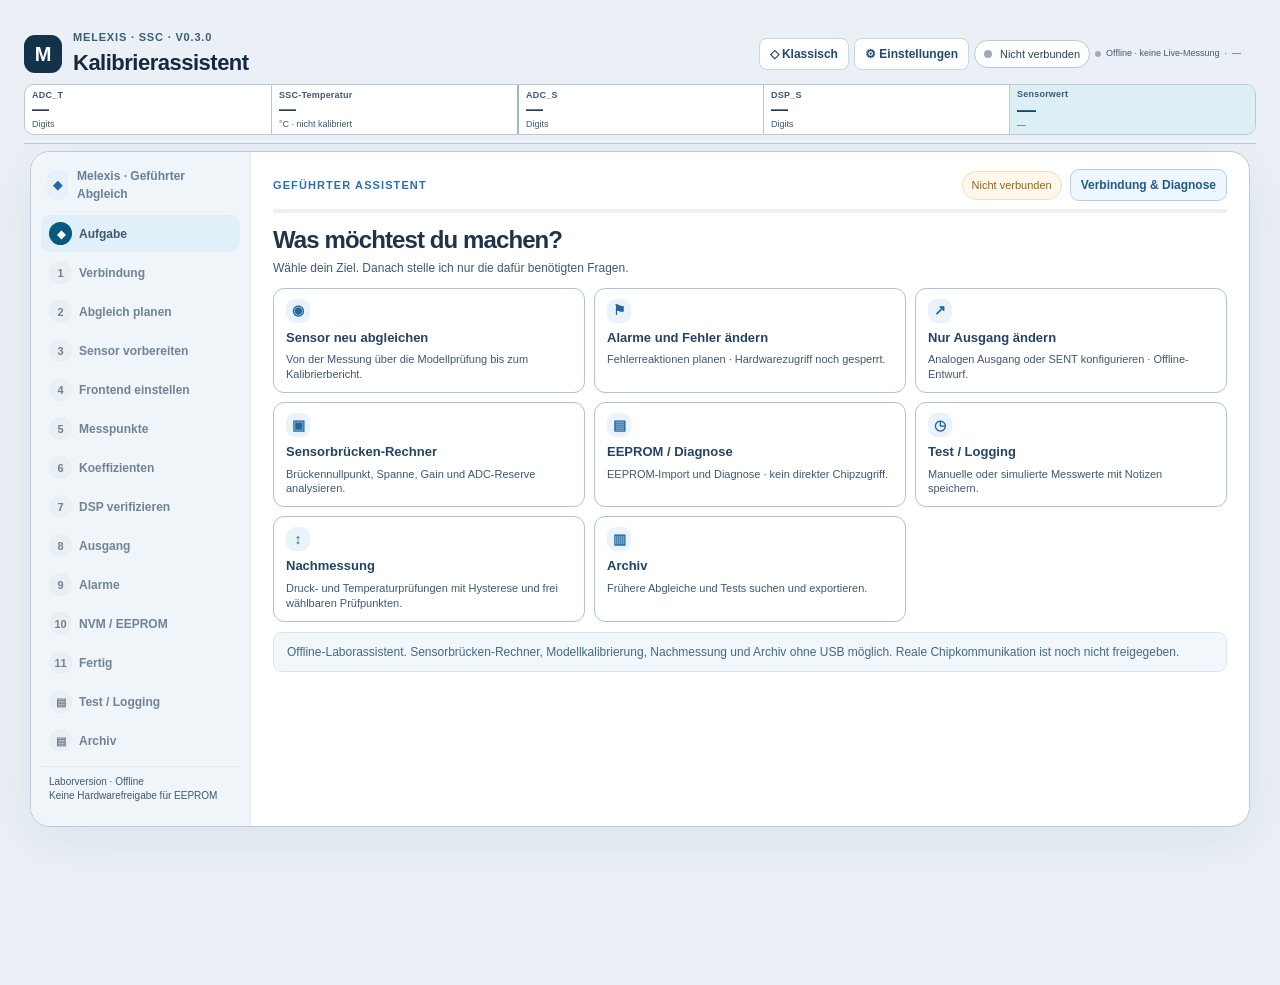
==== index.html @ fdbfe77b "Port original ELMOS master UI, tasks and offline workflows to Melexis v0.3.0" ====
<!DOCTYPE html><html lang="de-CH" class="guided-active"><head><meta charset="UTF-8"><meta name="viewport" content="width=device-width, initial-scale=1"><title>Melexis SSC – Kalibrierassistent</title><script>try{document.documentElement.dataset.theme=localStorage.getItem('mlx-theme')==='dark'?'dark':'light'}catch{}</script><link rel="stylesheet" href="master/base.css"><link rel="stylesheet" href="master/guided.css"><link rel="stylesheet" href="master/interface.css"><link rel="stylesheet" href="master/theme.css"><link rel="stylesheet" href="master/settings-refresh.css"><link rel="stylesheet" href="master/classic-compact.css"><link rel="stylesheet" href="master/verification-guide.css"><link rel="stylesheet" href="style.css"></head><body data-app-version="0.3.0"><div class="wrap"><header class="top">
<div class="brand"><div class="logo" aria-hidden="true">M</div><div><div class="eyebrow">MELEXIS · SSC · v0.3.0</div><h1>Kalibrierassistent</h1></div></div>
<div class="live-overview" role="group" aria-label="Live-Sensorwerte: zuerst Temperatur, danach Druck und Sensorwert">
  <div class="live-kpi" title="Temperatur-Rohwert · keine Chipverbindung"><span class="live-kpi-label">ADC_T</span><span class="live-kpi-reading" id="liveAdcT">—</span><span class="live-kpi-unit">Digits</span></div>
  <div class="live-kpi" title="Referenztemperatur · manuell oder Simulation"><span class="live-kpi-label">SSC-Temperatur</span><span class="live-kpi-reading" id="liveTempC">—</span><span class="live-kpi-unit" id="liveTempUnit">°C · nicht kalibriert</span></div>
  <div class="live-kpi live-kpi-pressure-start" title="Druck-Rohwert · manuell oder Simulation"><span class="live-kpi-label">ADC_S <span id="liveAdcAlert" class="live-alert" hidden>!</span></span><span class="live-kpi-reading" id="liveAdcS">—</span><span class="live-kpi-unit">Digits</span></div>
  <div class="live-kpi" title="Kein Chip-DSP verfügbar"><span class="live-kpi-label">DSP_S</span><span class="live-kpi-reading" id="liveDspS">—</span><span class="live-kpi-unit">Digits</span></div>
  <div class="live-kpi live-kpi-primary"><span class="live-kpi-label">Sensorwert</span><span class="live-kpi-reading" id="livePressure">—</span><span class="live-kpi-unit live-pressure-meta"><span id="livePressureUnit">—</span> <button type="button" id="livePressureInfo" class="live-pressure-info" hidden aria-label="Berechnungsdetails" aria-describedby="livePressureTooltip">?</button><span id="livePressureTooltip" class="live-pressure-tooltip" role="tooltip"></span></span></div>
</div>
<div class="live-connection"><div class="connection-actions"><button type="button" id="guidedHomeTop" class="settings-gear guided-home-top" title="Zur geführten Aufgabenauswahl">↩ Aufgabenauswahl</button><button type="button" id="archiveOpen" class="settings-gear" title="Lokales Kalibrierarchiv durchsuchen" hidden>▤ Archiv</button><button type="button" id="verificationOpen" hidden aria-hidden="true" tabindex="-1" title="Nachmessung öffnen"></button><button type="button" id="viewToggle" class="settings-gear" title="Zur geführten Ansicht wechseln" aria-pressed="false">◇ Klassisch</button><button type="button" id="settingsOpen" class="settings-gear" aria-expanded="false" aria-controls="settingsPanel" title="App-Einstellungen öffnen">⚙ Einstellungen</button><span class="chip"><span class="dot" id="statusDot"></span><span id="connectionStatus">Nicht verbunden</span></span><span class="live-meta"><span class="live-meta-dot" id="liveStateDot"></span><span id="liveState">Offline · keine Live-Messung</span><span aria-hidden="true">·</span><span id="liveLastRead">—</span><span id="liveDiagnostic" title="Erfolgreiche ADC_S-Live-Abfragen / Versuche" style="font-size:10px;opacity:.85"></span></span></div></div>
</header><section class="settings-panel" id="settingsPanel" hidden aria-label="App-Einstellungen"><div class="settings-panel-head"><div><strong>App-Einstellungen</strong><span>Darstellung und Messverhalten</span></div></div><div class="settings-body"><section class="settings-group"><h3>Darstellung</h3><div class="settings-fields"><label>Farbmodus<select id="settingsTheme"><option value="light">Hell</option><option value="dark">Dunkel</option></select></label><label>Ansicht<select id="viewMode"><option value="guided">Geführt</option><option value="classic">Klassisch</option><option value="compact">Kompakt</option></select></label></div><label class="toggle"><input id="expertMode" type="checkbox"> Expertenparameter</label><label class="toggle"><input id="tooltips" type="checkbox" checked> Hover-Erklärungen</label></section><section class="settings-group"><h3>Messung</h3><label>Simulationsintervall<select id="logInterval"><option value="250">250 ms</option><option value="500">500 ms</option><option value="1000">1’000 ms</option></select></label><p class="settings-caption">Keine reale Live-Abfrage verfügbar.</p></section><section class="settings-group"><h3>Hilfen &amp; Tools</h3><a href="docs/HARDWARE.md">Technischer Status und Hardware-Freigabe</a><p><a href="https://vadergit.github.io/SSC-Calibration-Studio/">SSC Calibration Studio</a></p></section></div></section><section id="guidedWorkspace"><div class="gw-shell"><aside class="gw-sidebar"><div class="gw-backlogo"><span>◆</span> Melexis · Geführter Abgleich</div><nav id="steps" class="gw-sideitems"></nav><div class="gw-sidebar-footer">Laborversion · Offline<br>Keine Hardwarefreigabe für EEPROM</div></aside><main class="gw-main"><div class="gw-topline"><span id="gwKicker" class="gw-kicker"></span><div class="gw-connection-top-actions"><span class="gw-chipstatus is-offline">Nicht verbunden</span><button id="connectionLink" class="gw-connection-link">Verbindung &amp; Diagnose</button></div></div><div class="gw-progressbar"><span id="gwProgress"></span></div><div class="gw-heading-row"><div><h2 id="gwTitle" class="gw-title"></h2><p id="gwDesc" class="gw-desc"></p></div></div><section id="home" class="gw-page " hidden><div class="gw-columns gw-six"><button class="gw-choice" data-gw-task="calibration"><span class="gw-choice-icon">◉</span><strong>Sensor neu abgleichen</strong><small>Von der Messung über die Modellprüfung bis zum Kalibrierbericht.</small></button><button class="gw-choice" data-gw-task="alarms"><span class="gw-choice-icon">⚑</span><strong>Alarme und Fehler ändern</strong><small>Fehlerreaktionen planen · Hardwarezugriff noch gesperrt.</small></button><button class="gw-choice" data-gw-task="output"><span class="gw-choice-icon">↗</span><strong>Nur Ausgang ändern</strong><small>Analogen Ausgang oder SENT konfigurieren · Offline-Entwurf.</small></button><button type="button" class="gw-choice" data-gw-task="nvm"><span class="gw-choice-icon">▣</span><strong>Sensorbrücken-Rechner</strong><small>Brückennullpunkt, Spanne, Gain und ADC-Reserve analysieren.</small></button><button class="gw-choice" data-gw-task="inspect"><span class="gw-choice-icon">▤</span><strong>EEPROM / Diagnose</strong><small>EEPROM-Import und Diagnose · kein direkter Chipzugriff.</small></button><button class="gw-choice" data-gw-task="testlog"><span class="gw-choice-icon">◷</span><strong>Test / Logging</strong><small>Manuelle oder simulierte Messwerte mit Notizen speichern.</small></button><button class="gw-choice" data-gw-task="verification"><span class="gw-choice-icon">↕</span><strong>Nachmessung</strong><small>Druck- und Temperaturprüfungen mit Hysterese und frei wählbaren Prüfpunkten.</small></button><button class="gw-choice" data-gw-task="archive"><span class="gw-choice-icon">▥</span><strong>Archiv</strong><small>Frühere Abgleiche und Tests suchen und exportieren.</small></button></div><div class="gw-alert">Offline-Laborassistent. Sensorbrücken-Rechner, Modellkalibrierung, Nachmessung und Archiv ohne USB möglich. Reale Chipkommunikation ist noch nicht freigegeben.</div></section><section id="device" class="gw-page " hidden><section class="gw-tile"><div class="gw-section-head"><div><h3>Programmieradapter und SSC</h3><p>Melexis · PTC-04 / DIY (noch nicht verfügbar)</p></div></div><div class="gw-fields fields"><label>SSC<select id="model"></select></label><label>Adapter<select id="adapter"><option>Manuelle Messwerte / Simulation</option><option disabled>PTC-04 (Treiber fehlt)</option><option disabled>DIY-Programmer (nicht validiert)</option></select></label><label>Sensor-ID<input id="sensor" placeholder="Optional"></label></div><p id="modelStatus"></p><p class="gw-alert warn">Keine direkte Verbindung eines 3.3-V-GPIO mit dem Programmieranschluss. Der Hardwaretreiber und die geeignete Pegel-/Versorgungsschaltung sind noch zu validieren.</p><div class="gw-panel-actions"><button disabled>USB-Port auswählen</button><button disabled>Bekannten Port verbinden</button><button disabled>Trennen</button></div></section></section><section id="plan" class="gw-page " hidden><div class="gw-preset-grid"><button class="gw-preset" data-p="2" data-t="1"><strong>Schnell</strong><small>2 Druckpunkte, ohne Temperaturkorrektur.</small></button><button class="gw-preset" data-p="2" data-t="2"><strong>TK0 + TKE</strong><small>2 Druckpunkte × 2 Temperaturen · Modell.</small></button><button class="gw-preset" data-p="2" data-t="3"><strong>Mit Temperatur</strong><small>2 Druckpunkte × 3 Temperaturstufen.</small></button><button class="gw-preset" data-p="3" data-t="2"><strong>Individuell</strong><small>3 Druckpunkte × 2 Temperaturstufen.</small></button></div><section class="gw-tile"><div class="gw-section-head"><div><h3>Deinen Messablauf festlegen</h3><p>Standard: vollständige Druck-Temperatur-Matrix.</p></div></div><div class="gw-fields fields"><label>Druckpunkte<select id="np"><option>2</option><option>3</option><option>5</option></select></label><label>Temperaturstufen<select id="nt"><option>1</option><option>2</option><option>3</option></select></label></div><div id="planPreview" class="gw-summary"></div></section></section><section id="setup" class="gw-page gw-setup-page" hidden><div class="gw-columns gw-setup-grid"><section class="gw-tile"><div class="gw-section-head"><div><h3>Druckbereich und Messung</h3><p>Standardpreset 0–100 % · anpassbar</p></div></div><div class="gw-fields fields"><label>Einheit<select id="unit"><option>%</option><option>bar</option><option>mbar</option><option>psi</option></select></label><label>Messbereich unten<input id="lo" type="number" value="0" step="any"></label><label>Messbereich oben<input id="hi" type="number" value="100" step="any"></label></div></section><section class="gw-tile"><div class="gw-section-head"><div><h3>Temperatur und Zielbereich</h3><p>Referenztemperaturen und Sollwerte.</p></div></div><div id="tempFields" class="gw-fields"></div><p class="gw-fieldnote">Standard: 10–90 % Messpunkte. Temperaturen sind echte Referenzwerte.</p></section></div></section><section id="afe" class="gw-page gw-afe-page" hidden><div class="gw-columns gw-afe-layout"><section class="gw-tile"><div class="gw-section-head"><div><h3>Verstärkung und Offset</h3><p>Nominale AFE-Berechnung · kein RAM-Schreiben</p></div></div><p>Nominaler AFE-Entwurf für beide SSCs nach den Melexis-Datenblättern. Kein Registerzugriff.</p><div class="gw-fields fields"><label>Brückenspanne (mV/V)<input id="span" type="number" value="4" step="any"></label><label>Brückenoffset (mV/V)<input id="bridgeOffset" type="number" value="0" step="any"></label><label>Brückenspeisung (V)<input id="bridgeV" type="number" value="3" step="any"></label></div><div class="gw-fields fields"><label>VDDA (V)<input id="vdda" type="number" value="3.5" step="any"></label><label>Ziel ADC-Hub (% Gesamtbereich)<input id="target" type="number" value="50" min="1" max="100" step="any"></label></div><p id="afeResult"></p><dl id="afeKpi" class="kpis"></dl></section><section class="gw-tile"><div class="gw-section-head"><div><h3>ADC_S · Modell-Aussteuerung</h3><p>Keine Live-Sensorwerte</p></div></div><div class="gw-afe-current"><strong id="afeDigits">—</strong><span>Digits Hub</span></div><canvas id="afeGraph" width="800" height="260"></canvas><div id="afeGuide" class="gw-summary"></div></section></div><div class="expert-only"><details><summary>32 Gain-Stufen und rechnerische Reserve</summary><div class="table"><table><thead><tr><th>Gain-Code</th><th>Gain</th><th>CO Betrag / Polarität</th><th>ADC-Hub</th><th>Reserve je Seite min.</th><th>Status</th></tr></thead><tbody id="afeTable"></tbody></table></div></details><details><summary>Formeln und Grenzen</summary><p>Uin = Brückenwert × Vbrg / 1000. Gain = G1 × G2 × G3 (Betrag). Offset-DAC-Differenz = ± VDDA/3 × CO/127. ADC-Hub = |Uin,FS| × Gain × 65536 / VDDA. Die Vorzeichenlage des ADC ist vor der Hardwarefreigabe zu prüfen; absolute ADC-Endpunkte sind nominale, vorzeichenkonventionelle Modellwerte. Ziel sind standardmässig maximal 50 % ADC-Gesamthub. Keine Zwischenstufen-Sättigung, Temperaturdrift oder Common-Mode-Prüfung enthalten.</p></details></div></section><section id="measurement" class="gw-page " hidden><div class="gw-points-layout"><div id="pointNav" class="gw-point-nav"></div><section class="gw-tile"><div class="gw-section-head"><div><h3>Referenzen erfassen</h3><p>Manuelle Rohwerte oder klar markierte Simulation.</p></div></div><p>Temperatur ist die tatsächlich gemessene Referenztemperatur, kein Chip-ADC-Wert. Pro Stufe wird ein lineares Druckmodell berechnet; 3 oder 5 Punkte verbessern die Regression, aktivieren jedoch keine Chip-Linearisierung. Die Standard-Druckpunkte liegen bei 10–90 % des Messbereichs.</p><div class="gw-panel-actions"><button id="matrix">Matrix erstellen</button><button id="example">Simulationsdaten laden</button></div><form id="calibration"><div class="table"><table><thead><tr><th>Punkt</th><th>Temperatur °C</th><th>Rohwert</th><th>Referenz</th></tr></thead><tbody id="points"></tbody></table></div><button class="primary">Berechnen</button></form><p id="status" role="status"></p></section></div></section><section id="calculation" class="gw-page " hidden><section class="gw-tile"><div class="gw-section-head"><div><h3>Kalibrierung berechnen</h3><p>Lineares Referenzmodell, keine Melexis-Festpunktkoeffizienten.</p></div></div><p id="fitResult">Noch keine Berechnung.</p><div class="table"><table><thead><tr><th>Temperatur</th><th>Gain</th><th>Offset</th><th>Max. Restfehler</th></tr></thead><tbody id="coeff"></tbody></table></div><button id="calcRun" class="primary">Koeffizienten berechnen</button> <button disabled>Im RAM übernehmen &amp; rücklesen</button></section></section><section id="verification" class="gw-page " hidden><section class="gw-tile"><div class="gw-section-head"><div><h3>Ergebnis unabhängig prüfen</h3><p>Druck-/Temperaturpunkte · Modellprüfung</p></div></div><div class="gw-fields fields"><label>Prüftemperatur °C<input id="checkT" type="number" value="25" step="any"></label><label>Prüfrohwert<input id="checkRaw" type="number" step="any"></label><label>Unabhängige Referenz<input id="checkRef" type="number" step="any"></label><label>Toleranz (% FS)<input id="tol" type="number" value="0.5" min="0" step="any"></label></div><button id="check">Prüfpunkt erfassen</button> <button id="resetChecks">Prüfpunkte zurücksetzen</button><p id="checkResult" role="status"></p><canvas id="graph" width="800" height="260" aria-label="Prüfabweichungen in Prozent FS"></canvas><div class="table"><table><thead><tr><th>Temperatur</th><th>Referenz</th><th>Berechnet</th><th>Fehler % FS</th><th>Resultat</th></tr></thead><tbody id="checks"></tbody></table></div></section></section><section id="output" class="gw-page " hidden><section class="gw-tile"><div class="gw-section-head"><div><h3>Ausgang und Skalierung</h3><p>MLX90328 analog · MLX90329 SENT</p></div></div><div id="analog" class="gw-fields fields"><label>VDD (V)<input id="vdd" type="number" value="5" step="any"></label><label>Ausgang unten (V)<input id="s0" type="number" value="0.5" step="any"></label><label>Ausgang oben (V)<input id="s1" type="number" value="4.5" step="any"></label></div><div id="sent" class="gw-fields fields" hidden><label>SENT Fast Channel<select id="fc"><option value="0">Druck / invertierter Druck</option><option value="1">Druck / Rolling Counter</option><option value="2">Druck / Medientemperatur</option><option value="3">Druck / interne Temperatur</option><option value="4">Nur Druck (3 × 4 Bit)</option><option value="5">Nur Druck (4 × 3 Bit)</option><option value="7">Druck / 0</option></select></label><label>Medientemperatur<select id="medium"><option>NTC</option><option>Sensorbrücke</option></select></label></div><p id="outResult"></p></section></section><section id="alarms" class="gw-page " hidden><section class="gw-tile"><div class="gw-section-head"><div><h3>Alarme & Fehler</h3><p>Modellspezifische Fehlerreaktionen noch nicht verifiziert.</p></div></div><p class="gw-alert warn">Keine bestätigte Registerzuordnung. Fehlerreaktionen können hier noch nicht verändert werden.</p><button disabled>Änderungen prüfen</button> <button disabled>Im RAM übernehmen</button></section></section><section id="programming" class="gw-page " hidden><section class="gw-tile"><div class="gw-section-head"><div><h3>EEPROM / Diagnose</h3><p>Keine direkte Hardwarekommunikation.</p></div></div><p class="gw-alert warn">EEPROM und RAM gesperrt: kein validierter Melexis-Treiber. Die berechneten Modelle sind keine Chip-Koeffizienten.</p><button disabled>EEPROM lesen</button> <button disabled>RAM schreiben</button> <button disabled>EEPROM programmieren</button><h3>Dokumentation</h3><p><a href="https://www.melexis.com/en/documents/documentation/datasheets/datasheet-mlx90328">MLX90328 Datenblatt</a> · <a href="https://www.melexis.com/en/documents/documentation/datasheets/datasheet-mlx90329">MLX90329 Datenblatt</a></p><div class="gw-panel-actions"><label>EEPROM-Abbild importieren (BIN oder JSON-Bytearray)<input id="eepromFile" type="file" accept=".bin,.json,application/octet-stream"></label><button id="eepromExport" disabled>Abbild exportieren</button></div><p id="eepromStatus"></p><pre id="eepromHex" class="monoarea">Noch kein Abbild geladen. Keine Registerinterpretation.</pre></section></section><section id="finish" class="gw-page " hidden><section class="gw-tile"><div class="gw-section-head"><div><h3>Abgleich abgeschlossen</h3><p>Nur Offline-Auswertung · kein Chip programmiert.</p></div></div><div id="finishStatus" class="gw-summary"></div><div class="gw-panel-actions"><button id="export">JSON-Bericht exportieren</button><button id="saveSession">Sitzung speichern</button><button id="openSession">Sitzung laden</button><input id="sessionFile" type="file" accept=".json,application/json" hidden><button id="csv">CSV exportieren</button><button id="print">Drucken / PDF</button></div><p id="sessionStatus" role="status"></p></section></section><section id="testlog" class="gw-page " hidden><div class="gw-columns"><section class="gw-tile"><div class="gw-section-head"><div><h3>Messung</h3><p>Manuell erfasste oder ausdrücklich simulierte Werte.</p></div></div><div class="gw-fields"><label>Temperatur °C<input id="logT" type="number" value="25" step="any"></label><label>Rohwert (Digits)<input id="logRaw" type="number" step="any"></label><label>Referenz<input id="logRef" type="number" step="any"></label><label>Notiz<input id="logNote"></label></div><div class="gw-panel-actions"><button id="logAdd" class="primary">Messwert erfassen</button><button id="logSim">Simulation starten</button><button id="logStop" disabled>Stoppen</button><button id="logClear">Zurücksetzen</button></div><p id="logStatus" role="status"></p></section><section class="gw-tile"><div class="gw-section-head"><div><h3>Live-Verlauf</h3><p>Nur aufgezeichnete Daten · keine Chipverbindung.</p></div></div><canvas id="logGraph" width="800" height="260"></canvas><div class="gw-panel-actions"><button id="logCsv">CSV</button><button id="logJson">JSON</button><button id="logArchive">Archivieren</button></div></section></div><div class="table"><table><thead><tr><th>Zeit</th><th>Quelle</th><th>Temperatur</th><th>Rohwert</th><th>Referenz</th><th>Notiz</th></tr></thead><tbody id="logRows"></tbody></table></div></section><section id="archive" class="gw-page " hidden><section class="gw-tile"><div class="gw-section-head"><div><h3>Lokales Kalibrierarchiv</h3><p>Berichte und Messungen im Browser.</p></div></div><h3>Lokales Archiv</h3><p>Berichte werden ausschliesslich im Browser gespeichert, nicht auf GitHub.</p><button id="archiveSave">Bericht archivieren</button> <button id="archiveClear">Archiv leeren</button><div id="archiveList"></div><label>Archiv durchsuchen<input id="archiveSearch" placeholder="Sensor-ID, SSC, Datum"></label></section></section><footer class="gw-footer"><small id="progress"></small><div class="gw-actions"><button id="prev">Zurück</button><button id="next" class="primary">Weiter</button></div></footer></main></div></section></div><script type="module" src="app.mjs?v=0.3.0"></script></body></html>
---- master/base.css ----
:root{--bg:#f5f7f9;--paper:#fff;--ink:#25354a;--muted:#68778b;--line:#dce4ed;--blue:#2867a6;--blue-soft:#eaf3fc;--red:#9c3540;--yellow:#a26817;--green:#27715b}*{box-sizing:border-box}body{margin:0;background:var(--bg);color:var(--ink);font:14px/1.5 -apple-system,BlinkMacSystemFont,"Segoe UI",Arial,sans-serif}button,input,select{font:inherit}button{border:1px solid var(--line);background:#fff;color:var(--ink);border-radius:9px;padding:10px 15px;cursor:pointer;font-weight:600}button:hover:not(:disabled){border-color:#8badca;background:#f8fbff}button.primary{color:#fff;background:var(--blue);border-color:var(--blue)}button.primary:hover:not(:disabled),button.primary:focus-visible{background:#174b82;border-color:#174b82;color:#fff}button.primary:active:not(:disabled){background:#10375f;color:#fff}button.danger:focus-visible{color:#fff;background:#812d26}button:focus-visible{outline:2px solid #4385c7;outline-offset:2px}button:disabled{opacity:.45;cursor:not-allowed}input,select{width:100%;border:1px solid #cedae6;background:white;color:var(--ink);border-radius:9px;padding:10px 11px}input[type=range]{accent-color:var(--blue);padding:0}input[type=checkbox]{width:auto;accent-color:var(--blue)}label{display:block;font-size:12px;font-weight:650;color:var(--muted)}label input,label select{margin-top:5px;font-size:14px}h1{font-size:22px;margin:0;letter-spacing:-.5px}h2{font-size:20px;margin:0 0 9px;letter-spacing:-.35px}h3{font-size:14px;margin:0 0 9px}p{margin:6px 0 13px}.muted{color:var(--muted)}.small{font-size:12px}.mono{font:12px/1.5 SFMono-Regular,Consolas,Monaco,monospace}.wrap{max-width:1270px;margin:auto;padding:24px}.top{display:flex;justify-content:space-between;gap:12px;align-items:center;padding:2px 0 24px}.brand{display:flex;align-items:center;gap:11px}.logo{width:38px;height:38px;border-radius:10px;display:grid;place-items:center;color:#fff;background:var(--blue);font-size:20px;font-weight:850}.eyebrow{font-size:11px;color:var(--blue);font-weight:800;letter-spacing:.11em;text-transform:uppercase}.chip{display:inline-flex;align-items:center;gap:8px;border:1px solid var(--line);border-radius:40px;padding:7px 11px;font-size:12px;background:white}.dot{width:8px;height:8px;background:#a0aab7;border-radius:50%}.dot.active{background:var(--green)}.dot.demo{background:var(--yellow)}.content{display:grid;grid-template-columns:240px 1fr;gap:22px;align-items:start}.side{display:grid;gap:7px}.stepBtn{display:flex;gap:11px;width:100%;align-items:center;text-align:left;padding:13px 12px;border-color:transparent;background:transparent;font-size:13px}.stepBtn.active{background:var(--blue-soft);border-color:#c6dced;color:#1a528b}.num{width:25px;height:25px;display:grid;place-items:center;background:#e6ebf0;border-radius:7px;color:#536479}.stepBtn.active .num{background:var(--blue);color:#fff}.sidebox,.card{background:var(--paper);border:1px solid var(--line);border-radius:13px}.sidebox{padding:16px;margin-top:14px}.sidebox strong{font-size:12px}.sidebox p{font-size:12px;margin-bottom:0}.main{display:grid;gap:17px}.card{padding:24px}.panel[hidden]{display:none}.fieldrow{display:grid;grid-template-columns:repeat(2,minmax(0,1fr));gap:13px}.triple{display:grid;grid-template-columns:repeat(3,minmax(0,1fr));gap:12px}.stat{background:#fafcfe;border:1px solid #e4eaf2;border-radius:10px;padding:16px}.stat small{font-size:11px;color:var(--muted);display:block}.stat strong{display:block;font-size:25px;letter-spacing:-.7px;font-variant-numeric:tabular-nums}.stat em{font-size:11px;color:var(--muted);font-style:normal}.flex{display:flex;flex-wrap:wrap;align-items:center;gap:9px}.between{display:flex;align-items:center;justify-content:space-between;gap:14px}.callout{padding:12px 14px;border:1px solid #d2e2f2;background:#f4f9fe;border-radius:9px;margin:14px 0;font-size:13px}.callout.warn{background:#fffaf2;border-color:#ecd9b8;color:#735122}.callout.error{background:#fff4f4;border-color:#eccbd1;color:#85323a}.callout.success{background:#f0faf6;border-color:#b7dfd0;color:#1e6651}.nav{display:flex;justify-content:space-between;border-top:1px solid var(--line);margin-top:22px;padding-top:15px}.sliderrow{display:grid;grid-template-columns:100px 1fr 65px;align-items:center;gap:17px;padding:14px 0;border-bottom:1px solid #ebf0f5}.sliderrow output{text-align:right;font-weight:800}.mutedline{border-top:1px solid #edf1f5;margin:16px 0}.half{display:grid;grid-template-columns:1.2fr 1fr;gap:14px}.range{background:#fafbfd;border:1px solid #e4eaf2;padding:16px;border-radius:10px}.range .fieldrow{grid-template-columns:repeat(2,minmax(0,1fr))}.range strong{font-size:13px}canvas{width:100%;height:192px;display:block;background:#fbfdff;border:1px solid #e6edf4;border-radius:10px}.help{cursor:help;color:var(--blue);border-radius:100%;font-size:11px;border:1px solid #aec8df;background:#f0f7fd;width:17px;height:17px;display:inline-grid;place-items:center;margin-left:4px;vertical-align:middle}.help[hidden]{display:none}.tooltip{display:none;position:fixed;z-index:100;max-width:310px;min-width:170px;background:#263a50;color:white;font-size:12px;line-height:1.45;border-radius:10px;padding:11px 13px;box-shadow:0 8px 30px #0002;pointer-events:none}.tooltip.visible{display:block}details{border-top:1px solid var(--line);margin-top:17px;padding-top:12px}details summary{font-weight:700;cursor:pointer;color:var(--blue)}details .inner{margin-top:15px}.monoarea{font:11px/1.5 ui-monospace,Consolas,monospace;white-space:pre-wrap;overflow:auto;max-height:210px;background:#19283b;color:#d3e6ed;padding:13px;border-radius:8px}.foot{padding:10px 0 0;font-size:11px;color:var(--muted)}.pill{font-size:11px;padding:4px 8px;border-radius:8px;border:1px solid #cfdeed;color:#335a81;background:#f8fbfe}.lock{font-weight:650;color:#8c4050}.toggle{display:flex;align-items:center;gap:8px;font-size:13px;color:var(--ink)}.toggle input{margin:0}.kpiNote{font-size:12px;color:var(--muted);margin-top:8px}.connectionActions{margin:13px 0}.avoid{color:var(--red);font-weight:700}@media(max-width:900px){.content{grid-template-columns:1fr}.side{display:flex;flex-wrap:wrap;gap:6px}.stepBtn{width:auto}.sidebox{display:none}.wrap{padding:15px}}@media(max-width:600px){.fieldrow,.triple,.half{grid-template-columns:1fr}.card{padding:17px}.top{align-items:flex-start}.sliderrow{grid-template-columns:64px 1fr 45px;gap:10px}}[hidden]{display:none!important}
button.danger{background:#9e3e34;border-color:#9e3e34;color:#fff}button.danger:hover{background:#812d26}
.stepBtn.locked{opacity:.55}.stepBtn.locked .num{background:#e9edf2}.range label{font-size:12px}.range input[type=text]{margin:6px 0 12px}.flowStatus{font-weight:650}
.dsp-live{border:1px solid #cfdfea;background:#f8fbfd;border-radius:12px;padding:17px 19px;margin:15px 0}
.dsp-live .dsp-head{display:flex;justify-content:space-between;gap:10px;align-items:center;flex-wrap:wrap}
.dsp-live .dsp-main{display:flex;align-items:baseline;gap:9px;margin:7px 0 4px;flex-wrap:wrap}
.dsp-live .dsp-number{font-size:38px;line-height:1.15;font-weight:780;color:var(--blue);font-variant-numeric:tabular-nums}
.dsp-live .dsp-unit{font-size:18px;font-weight:700}
.dsp-live .dsp-sub{font-size:12px;color:var(--muted);line-height:1.5}
.dsp-live .dsp-mode{font-size:12px;color:var(--ink);background:#e8f0f9;padding:3px 9px;border-radius:20px}

.cal-point-row{border:1px solid var(--line);border-radius:11px;padding:15px;margin:11px 0;background:#fff}
.cal-point-row .between{margin-bottom:10px}
.cal-point-row h3{margin:0}
.cal-point-row .fieldrow{align-items:end}
.reference-value{display:block;margin:8px 0 4px;font-size:17px;color:var(--ink)}
.cal-point-status{display:inline-flex;align-items:center;justify-content:center;padding:7px 12px;border-radius:8px;border:1px solid #cdd7e2;background:#eff3f7;color:#475569;font-size:12px;font-weight:750;line-height:1.3}
.cal-point-status.is-captured{background:#1e694d;border-color:#1e694d;color:#fff}
.cal-measure-result{margin-top:13px;padding:15px 17px;border:2px solid #26785b;border-left:6px solid #26785b;background:#edf8f2;border-radius:10px;color:#164731}
.cal-measure-heading{font-size:14px;font-weight:800;color:#13573c;margin-bottom:11px}
.cal-measure-grid{display:grid;grid-template-columns:repeat(auto-fit,minmax(115px,1fr));gap:11px}
.cal-measure-cell{padding:9px 12px;background:#fff;border:1px solid #c2dfd0;border-radius:8px}
.cal-measure-label{display:block;font-size:11px;font-weight:650;color:#45695a}
.cal-measure-value{display:block;font-weight:790;font-size:19px;line-height:1.35;color:#164f39;font-variant-numeric:tabular-nums;overflow-wrap:anywhere}
.cal-measure-note{margin-top:10px;font-size:12px;color:#325945}
.cal-point-row.is-captured{border-color:#7db9a0;background:#fbfefd}
.cal-sampling-progress{margin-top:10px;padding:9px 12px;border-radius:8px;border:1px solid #b8cfea;background:#eaf3fc;color:#194f80;font-size:13px;font-weight:700}


/* Kompakter Workflow, speziell für den finalen NVM-Schritt */
.main{gap:12px}.card{padding:20px}.stepBtn{padding:10px 12px}.nav{margin-top:14px;padding-top:12px}
.nvm-compact p{margin:5px 0 10px}.nvm-compact h2{margin-bottom:5px}
.nvm-compact .callout{padding:9px 11px;margin:9px 0}
.nvm-compact details{margin-top:10px;padding-top:8px}
.nvm-compact details .inner{margin-top:8px}
.nvm-compact .monoarea{max-height:175px;padding:10px}
.nvm-compact-row{display:flex;flex-wrap:wrap;align-items:center;gap:6px 16px;border:1px solid var(--line);border-radius:9px;background:#f8fbfd;padding:10px 12px;margin:12px 0}
.nvm-backup-choice{display:inline-flex;align-items:center;gap:7px;color:var(--ink);font-size:13px}
.nvm-compact .nvm-main-actions{margin-top:9px}
.nvm-confirm-section{border-top:1px solid var(--line);margin-top:12px;padding-top:12px}
.nvm-confirm-section h3{margin-bottom:3px}
.nvm-confirm-section .fieldrow{margin-top:8px;gap:10px}
.nvm-compact .nvm-risk{margin-top:8px;font-size:11px}
.nvm-advanced summary{font-size:12px}
@media(max-width:750px){.nvm-compact .fieldrow{grid-template-columns:1fr}.nvm-compact-row{align-items:flex-start;flex-direction:column}}

/* Messpunkte: Temperaturstufen bündeln; Karten behalten ihre echten Slot-IDs. */
#calPointRows{display:flex;flex-direction:column}
/* Messpunkte: kompakte Desktop-Ansicht ohne Änderung an Mess- oder Kalibrierlogik. */
.panel[data-panel="2"]{padding:18px 20px}
.panel[data-panel="2"] .cal-intro{font-size:12px;line-height:1.45;margin:3px 0 12px}
.panel[data-panel="2"] h2{margin-bottom:4px}
.panel[data-panel="2"] label{font-size:11px}
.panel[data-panel="2"] input:not([type="checkbox"]),.panel[data-panel="2"] select{padding:6px 9px;min-height:35px;border-radius:7px;font-size:13px;margin-top:3px}
.panel[data-panel="2"] .cal-setup-grid{display:grid;grid-template-columns:minmax(165px,1.5fr) minmax(95px,.72fr) minmax(98px,.85fr) minmax(120px,.96fr) minmax(120px,.96fr);gap:8px;align-items:end}
.panel[data-panel="2"] .cal-setup-grid #customUnitLabel{grid-column:span 2}
.panel[data-panel="2"] #calPointPlanMsg{margin:10px 0;padding:8px 11px;font-size:12px}
.panel[data-panel="2"] .cal-point-row{padding:10px 12px;margin:7px 0;border-radius:9px}
.panel[data-panel="2"] .cal-point-row .between{margin-bottom:7px;gap:8px}
.panel[data-panel="2"] .cal-point-row h3{font-size:13px}
.panel[data-panel="2"] .cal-point-row .fieldrow{display:grid;grid-template-columns:minmax(160px,2.0fr) minmax(105px,1fr) minmax(95px,.85fr) auto;gap:10px;align-items:end}
.panel[data-panel="2"] .reference-value{font-size:14px;padding:6px 0 4px;margin:3px 0 0;min-height:35px}
.panel[data-panel="2"] .cal-card-action{display:flex;align-items:end}
.panel[data-panel="2"] .cal-card-action button{padding:7px 11px;min-height:35px;white-space:nowrap;font-size:12px;border-radius:7px}
.panel[data-panel="2"] .cal-point-status{padding:4px 8px;font-size:11px;white-space:nowrap}
.panel[data-panel="2"] .cal-sampling-progress{margin:9px 0 0;padding:7px 9px;font-size:12px}
.panel[data-panel="2"] .cal-measure-result{margin-top:9px;padding:9px 11px;border-width:1px;border-left-width:4px}
.panel[data-panel="2"] .cal-measure-heading{font-size:12px;margin-bottom:6px}
.panel[data-panel="2"] .cal-measure-grid{grid-template-columns:repeat(4,minmax(0,1fr));gap:7px}
.panel[data-panel="2"] .cal-measure-cell{padding:6px 8px;border-radius:7px}
.panel[data-panel="2"] .cal-measure-value{font-size:15px}
.panel[data-panel="2"] .cal-measure-label{font-size:10px}
.panel[data-panel="2"] .cal-measure-note{margin-top:6px;font-size:11px}
.panel[data-panel="2"] .triple{gap:8px}
.panel[data-panel="2"] .stat{padding:10px}
.panel[data-panel="2"] .stat strong{font-size:19px}
.panel[data-panel="2"] #calMsg,.panel[data-panel="2"] #recommendation{margin:9px 0;padding:9px 11px;font-size:12px}
@media(max-width:1170px){
 .panel[data-panel="2"] .cal-setup-grid{grid-template-columns:repeat(3,minmax(0,1fr))}
 .panel[data-panel="2"] .cal-point-row .fieldrow{grid-template-columns:minmax(150px,1.6fr) minmax(100px,1fr) minmax(90px,.75fr)}
 .panel[data-panel="2"] .cal-card-action{grid-column:1/-1}
}
@media(max-width:750px){
 .panel[data-panel="2"] .cal-setup-grid{grid-template-columns:repeat(2,minmax(0,1fr))}
 .panel[data-panel="2"] .cal-point-row .fieldrow{grid-template-columns:repeat(2,minmax(0,1fr))}
 .panel[data-panel="2"] .cal-card-action{grid-column:1/-1}
 .panel[data-panel="2"] .cal-measure-grid{grid-template-columns:repeat(2,minmax(0,1fr))}
}
@media(max-width:430px){
 .panel[data-panel="2"]{padding:14px 12px}
 .panel[data-panel="2"] .cal-point-row .fieldrow{grid-template-columns:1fr}
 .panel[data-panel="2"] .cal-point-row .fieldrow label:first-child{grid-column:1}
 .panel[data-panel="2"] .cal-card-action{grid-column:1}
 .panel[data-panel="2"] .cal-setup-grid{grid-template-columns:1fr 1fr}
 .panel[data-panel="2"] .cal-setup-grid label:first-child{grid-column:1/-1}
}


/* Permanente Messwertübersicht – eine Zeile mit sauberen Spalten auf Desktop. */
.top{display:grid;grid-template-columns:minmax(205px,245px) minmax(0,1fr) auto;align-items:center;gap:16px;padding:8px 0 15px;position:sticky;top:0;z-index:24;background:var(--bg);border-bottom:1px solid var(--line)}
.brand{min-width:0}
.live-overview{min-width:0;display:grid;grid-template-columns:repeat(5,minmax(0,1fr));gap:6px;align-items:stretch}
.live-kpi{display:flex;flex-direction:column;justify-content:center;min-width:0;padding:6px 10px;border:1px solid var(--line);background:#fff;border-radius:8px}
.live-kpi-primary{border-color:#b9d3ea;background:#f1f7fd}
.live-kpi-label{font-size:10px;line-height:1.15;letter-spacing:.025em;font-weight:750;color:#536b81}
.live-kpi-reading{font-size:18px;line-height:1.28;font-weight:800;letter-spacing:-.35px;color:#213c5c;white-space:nowrap;font-variant-numeric:tabular-nums}
.live-kpi-primary .live-kpi-reading{color:#195a94}
.live-kpi-unit{font-size:10px;line-height:1.15;color:#65768b}
.live-pressure-meta{display:flex;align-items:center;gap:4px}.live-pressure-info{flex:none;width:15px;height:15px;display:inline-grid;place-items:center;padding:0;border:1px solid currentColor;border-radius:50%;font-size:10px;line-height:1;font-weight:700;background:transparent;color:inherit;cursor:help}.live-pressure-info[hidden]{display:none}
.live-kpi-primary{position:relative}
.live-pressure-tooltip{position:absolute;z-index:30;top:calc(100% + 5px);right:0;width:340px;max-width:calc(100vw - 32px);padding:10px 12px;border:1px solid var(--line);border-radius:8px;background:var(--paper);color:var(--ink);box-shadow:0 5px 18px rgba(0,0,0,.16);font-size:12px;line-height:1.55;font-weight:400;white-space:pre-line;overflow-wrap:anywhere;text-align:left;pointer-events:none;visibility:hidden;opacity:0}
.live-pressure-info:not([hidden]):hover + .live-pressure-tooltip,.live-pressure-info:not([hidden]):focus-visible + .live-pressure-tooltip{visibility:visible;opacity:1}
@media(max-width:620px){.live-kpi-primary{position:static}.live-pressure-tooltip{right:0;left:0;width:auto;max-width:none}}
@media(max-width:370px){header.top{position:relative}}
.live-alert{display:inline-block;background:#f9dcbd;color:#935217;font-size:9px;font-weight:850;padding:1px 4px;border-radius:3px}
.live-kpi.live-warning{border-color:#eab879;background:#fff7eb}
.live-kpi.live-warning .live-kpi-reading{color:#97521c}
.live-connection{display:flex;align-items:flex-end;flex-direction:column;gap:4px;min-width:164px}
.live-connection .chip{padding:5px 9px;font-size:11px;white-space:nowrap}
.live-meta{display:flex;align-items:center;justify-content:flex-end;gap:5px;color:#637489;font-size:10px;white-space:nowrap}
.live-meta-dot{width:6px;height:6px;border-radius:50%;background:#a1acb7;flex-shrink:0}
.live-meta-dot.is-live{background:#258665}
.live-meta-dot.is-working{background:#d29a41}

@media(max-width:1320px){
 .top{grid-template-columns:minmax(0,1fr) auto;gap:8px 12px}
 .live-overview{grid-column:1/-1;grid-row:2}
 .live-connection{grid-column:2;grid-row:1}
}
@media(max-width:620px){
 .top{padding:7px 0 9px;gap:6px}
 .brand h1{font-size:17px}
 .brand .logo{width:30px;height:30px;font-size:17px}
 .live-connection{min-width:0}
 .live-connection .chip{font-size:10px;padding:4px 6px}
 .live-meta{font-size:9px}
 .live-overview{gap:4px;grid-template-columns:repeat(3,minmax(0,1fr))}
 .live-kpi{padding:5px 6px}
 .live-kpi-reading{font-size:14px}
 .live-kpi-label,.live-kpi-unit{font-size:9px}
}
@media(max-width:370px){
 .live-overview{grid-template-columns:repeat(2,minmax(0,1fr))}
 .top{position:static}
}
/* Exakte Ausrichtung aller Eingaben und Buttons in Kalibrier-Messpunktkarten. */
.panel[data-panel="2"] .cal-point-row .fieldrow{grid-template-columns:minmax(0,2.15fr) minmax(0,1fr) minmax(0,.92fr) 184px;align-items:end;gap:9px}
.panel[data-panel="2"] .cal-card-action{display:flex;align-items:end;min-width:0}
.panel[data-panel="2"] .cal-card-action button{width:100%;padding:7px 6px;min-height:35px;font-size:11px;text-align:center}
.panel[data-panel="2"] .cal-point-row .fieldrow label{min-width:0}
.panel[data-panel="2"] .cal-point-row .fieldrow input{width:100%;min-width:0}
.panel[data-panel="2"] .cal-setup-grid{grid-template-columns:minmax(0,1.55fr) minmax(0,.73fr) minmax(0,.88fr) minmax(0,1fr) minmax(0,1fr);gap:9px}
.panel[data-panel="2"] .cal-setup-grid label{min-width:0}
.panel[data-panel="2"] .cal-setup-grid input,.panel[data-panel="2"] .cal-setup-grid select{min-width:0}
.panel[data-panel="2"] .cal-point-row .between{align-items:center}
.panel[data-panel="2"] .cal-point-status{flex-shrink:0}
@media(max-width:1280px){
 .panel[data-panel="2"] .cal-point-row .fieldrow{grid-template-columns:minmax(0,1.8fr) minmax(0,.9fr) minmax(0,.75fr) 176px}
}
@media(max-width:1100px){
 .panel[data-panel="2"] .cal-setup-grid{grid-template-columns:repeat(3,minmax(0,1fr))}
 .panel[data-panel="2"] .cal-point-row .fieldrow{grid-template-columns:minmax(0,1.5fr) minmax(0,.85fr) minmax(0,.75fr)}
 .panel[data-panel="2"] .cal-card-action{grid-column:1/-1;justify-content:flex-end}
 .panel[data-panel="2"] .cal-card-action button{width:auto;padding:7px 12px}
}
@media(max-width:750px){
 .panel[data-panel="2"] .cal-setup-grid{grid-template-columns:repeat(2,minmax(0,1fr))}
 .panel[data-panel="2"] .cal-point-row .fieldrow{grid-template-columns:repeat(2,minmax(0,1fr))}
 .panel[data-panel="2"] .cal-card-action{grid-column:1/-1}
}
@media(max-width:430px){
 .panel[data-panel="2"] .cal-point-row .fieldrow{grid-template-columns:1fr}
 .panel[data-panel="2"] .cal-card-action{grid-column:1}
}


.nvm-uid-field{grid-template-columns:minmax(180px,360px)!important}
.nvm-uid-field input{font-family:ui-monospace,SFMono-Regular,Consolas,monospace;letter-spacing:.6px}
/* Eigenständige, kompakte App-Einstellungen rechts oben. */
.connection-actions{display:flex;align-items:center;gap:9px}
.settings-gear{border:1px solid #c9d7e6;border-radius:8px;background:#fff;color:#23496c;padding:6px 10px;font-weight:750;font-size:12px;min-height:31px}
.settings-gear:hover:not(:disabled),.settings-gear:focus-visible{background:#eaf3fe;color:#17426b;border-color:#86add3}
.settings-panel{position:fixed;z-index:60;top:72px;right:max(18px,calc((100vw - 1450px)/2));width:min(410px,calc(100vw - 25px));max-height:calc(100vh - 90px);overflow:auto;background:#fff;border:1px solid #c8d6e6;border-radius:12px;box-shadow:0 14px 45px rgba(21,40,65,.19);padding:14px 16px}
.settings-panel-head{display:flex;align-items:center;justify-content:space-between;border-bottom:1px solid #d6e2ed;padding-bottom:9px;margin-bottom:12px}
.settings-panel-head strong{font-size:15px}
.settings-panel-head button{font-size:11px;padding:6px 9px}
.settings-panel .settings-body{display:grid;gap:13px}
.settings-panel .toggle{font-size:13px}
.settings-panel .settings-fields{display:grid;grid-template-columns:1fr 1fr;gap:10px}
.settings-panel .settings-fields label{display:block;min-width:0;font-size:11px;font-weight:650;color:#53667b}
.settings-panel .settings-fields input,.settings-panel .settings-fields select{margin-top:5px;min-height:34px;padding:6px 8px;width:100%;font-size:12px}
.settings-panel .settings-note{font-size:11px;color:#53708b;background:#f4f8fc;padding:8px 10px;border-radius:7px}
.settings-panel .settings-archive-box{border:1px solid #d2e0eb;border-radius:9px;background:#f7fafc;padding:9px 10px;display:grid;gap:4px;min-width:0}
.settings-panel .settings-archive-row{display:flex;align-items:center;justify-content:space-between;gap:10px;min-width:0}
.settings-panel .settings-archive-current{min-width:0;flex:1;display:grid;gap:2px}
.settings-panel .settings-archive-current strong{font-size:13px;line-height:1.35;color:var(--ink,#214763);overflow-wrap:anywhere}
.settings-panel .settings-archive-current small{font-size:10px;color:var(--muted,#607990);line-height:1.3}
.settings-panel .settings-archive-actions{display:flex;align-items:center;gap:5px;flex-shrink:0}
.settings-panel .settings-archive-actions button{font-size:11px;padding:6px 9px;min-height:30px;white-space:nowrap}
.settings-panel .settings-archive-actions button.primary{background:#126386;color:#fff;border-color:#126386}
.settings-panel .settings-archive-actions button:disabled{cursor:not-allowed;opacity:.55}
.settings-panel #settingsArchiveAccess[data-state="granted"]{color:#217654}
.settings-panel #settingsArchiveAccess[data-state="prompt"],.settings-panel #settingsArchiveAccess[data-state="denied"]{color:#a06a1e}
.settings-panel #settingsArchivePathStatus{display:block;font-size:11px;line-height:1.3;overflow-wrap:anywhere;white-space:pre-wrap;color:var(--ink,#244c67);font-weight:600}
.settings-panel #settingsArchivePathStatus[hidden]{display:none}
.settings-panel .settings-archive-path-details{border-top:1px solid #d2e0eb;padding-top:4px;margin-top:3px;min-width:0}
.settings-panel .settings-archive-path-details>summary{cursor:pointer;color:#245d84;font-size:11px;font-weight:650;list-style:revert;user-select:none}
.settings-panel .settings-archive-path-details[open]>summary{margin-bottom:7px}
.settings-panel .settings-archive-path-edit{display:flex;gap:6px;align-items:stretch;min-width:0}
.settings-panel .settings-archive-path-edit input{flex:1;min-width:0;font-size:12px;padding:6px 8px;min-height:32px;border-radius:6px;border:1px solid #a7bed1;background:var(--paper,#fff);color:var(--ink,#25384b)}
.settings-panel .settings-archive-path-edit button{white-space:nowrap;padding:6px 9px;font-size:11px}
.settings-panel .settings-archive-path-details p{margin:5px 0 0;font-size:10px;line-height:1.35;color:var(--muted,#607990)}
@media(max-width:390px){.settings-panel .settings-archive-row{flex-wrap:wrap}.settings-panel .settings-archive-path-edit{flex-wrap:wrap}.settings-panel .settings-archive-path-edit input{flex-basis:100%}}
.settings-expert-hint{padding:9px 10px;background:#fff7eb;border:1px solid #e6cda7;border-radius:8px;font-size:11px;color:#66491a}
.settings-expert-hint p{margin:5px 0 0}
.expert-inline{margin:16px 0 6px;border-top:1px solid #d6e2ed;padding-top:11px}
.expert-inline>details{margin:0;padding:0}
.expert-inline h3{font-size:14px;margin:15px 0 8px}
.expert-inline p{font-size:12px}
.expert-inline .monoarea{max-height:210px;overflow:auto}
@media(max-width:620px){
 .connection-actions{gap:4px}
 .settings-gear{font-size:0;padding:5px 7px}
 .settings-gear::first-letter{font-size:18px}
 .settings-panel{top:100px;right:10px;width:calc(100vw - 20px)}
 .settings-panel .settings-fields{grid-template-columns:1fr}
}


/* Diskrete AFE-Stufen statt Schiebereglern */
.afe-step-panel{border:1px solid #d8e3ef;border-radius:10px;background:#fbfdff;margin:10px 0 9px;overflow:hidden}
.afe-step-row{display:grid;grid-template-columns:minmax(150px,1fr) 240px;align-items:center;gap:16px;padding:10px 13px;border-bottom:1px solid #e6edf4}
.afe-step-row:last-child{border-bottom:0}
.afe-bridge-actions{grid-column:1/-1;display:flex;flex-wrap:wrap;align-items:center;gap:8px}
.afe-bridge-actions[hidden]{display:none}
.afe-bridge-actions button{font-size:11px;padding:8px 10px}
.afe-bridge-status{font-size:11px;color:#405b72;line-height:1.45}
.afe-step-description{display:flex;align-items:center;flex-wrap:wrap;column-gap:14px;row-gap:3px}
.afe-step-title{display:flex;align-items:center;gap:5px;color:#163756;font-size:13px;font-weight:750;min-width:66px}
.afe-step-subtitle{font-size:11px;color:#687e93}
.afe-stepper{display:grid;grid-template-columns:36px minmax(0,1fr) 36px;align-items:stretch;height:37px;gap:5px}
.afe-step-panel .afe-step-btn{width:36px;height:37px;min-height:0;border:1px solid #b7cfe4;border-radius:8px;background:#eaf3fc;color:#1f5e99;font-size:23px;line-height:1;font-weight:650;padding:0;display:flex;align-items:center;justify-content:center}
.afe-step-panel .afe-step-btn:hover:not(:disabled),.afe-step-panel .afe-step-btn:focus-visible{background:#d4e9fb;border-color:#5b9bd0;color:#103d6b}
.afe-step-panel .afe-step-btn:active:not(:disabled){background:#b5d8f5}
.afe-step-panel .afe-step-btn:disabled{opacity:.38;cursor:not-allowed;background:#f4f6f8;color:#6d7783}
.afe-step-value{display:flex;align-items:center;justify-content:center;min-width:0;border:1px solid #cbd9e7;border-radius:8px;background:#fff;color:#193952;font-size:13px;font-weight:800;font-variant-numeric:tabular-nums;white-space:nowrap;padding:0 6px}
@media(max-width:620px){
 .afe-step-row{grid-template-columns:1fr;gap:7px;padding:9px 11px}
 .afe-stepper{width:min(100%,300px)}
}


.afe-auto-write-note{display:flex;align-items:flex-start;gap:9px;margin:10px 0;padding:9px 12px;border:1px solid #c3dfd1;background:#eff9f3;border-radius:9px;color:#28543e;font-size:12px;line-height:1.45}
.afe-auto-write-note strong{font-size:12px}
.afe-auto-write-dot{display:block;flex:0 0 8px;height:8px;background:#2a8b63;border-radius:50%;margin-top:5px}

/* PSSC-inspired Output panel, aligned with the rest of the assistant */
.output-config{display:grid;gap:13px;margin:16px 0}
.output-section{border:1px solid #d7e3ee;border-radius:10px;background:#fff;padding:15px}
.output-heading{display:flex;align-items:center;justify-content:space-between;gap:8px;margin:0 0 9px}
.output-heading h3{font-size:16px;color:#173e64;margin:0}
.output-tag,.output-locked{font-size:11px;border:1px solid #c5dae9;border-radius:6px;padding:4px 8px;color:#2b607f;background:#f2f8fd;white-space:nowrap}
.output-locked{background:#f5f6f8;color:#617083;border-color:#dae0e7}
.output-grid{display:grid;grid-template-columns:repeat(2,minmax(0,1fr));gap:11px;margin:10px 0}
.output-grid-3{grid-template-columns:repeat(3,minmax(0,1fr))}
.output-grid label{min-width:0}
.output-grid input,.output-grid select{width:100%}
.output-config input[readonly],.output-config select:disabled{background:#f4f6f8;color:#6a7685}
.output-detail{margin:8px 0 0}
.output-endpoint-head,.output-endpoint-row{display:grid;grid-template-columns:45px 1fr 1fr 1.2fr;gap:10px;align-items:center}
.output-endpoint-head{font-size:11px;font-weight:700;color:#64788d;padding:7px 10px;background:#f4f8fc;border-radius:7px}
.output-endpoint-row{padding:9px 10px;border-bottom:1px solid #e3ebf3;font-size:12px}
.output-endpoint-row strong{font-size:13px}
.output-endpoint-row output{font-variant-numeric:tabular-nums;color:#254a6c}
.output-endpoint-row label{display:flex;align-items:center;gap:5px}
.output-endpoint-row input{width:100%;min-width:0}
.output-preview{margin:10px 0 0;padding:10px;border-radius:8px;border:1px solid #cce1d6;background:#f4fbf7;color:#285e48;font-size:12px;line-height:1.5}
.output-preview.invalid{border-color:#edc5c4;background:#fff7f7;color:#9d3736}
.output-errors{display:grid;grid-template-columns:repeat(2,minmax(0,1fr));gap:10px}
.output-errors label{min-width:0}
.output-errors select{width:100%;margin-top:4px}
.output-subheading{margin-top:15px}
@media(max-width:700px){.output-grid,.output-grid-3,.output-errors{grid-template-columns:1fr}.output-heading{align-items:flex-start;flex-wrap:wrap}.output-endpoint-head,.output-endpoint-row{grid-template-columns:32px 1fr 1fr 1.4fr;gap:5px}.output-endpoint-row{padding:8px 4px}.output-endpoint-row input{padding:6px 4px}.output-section{padding:11px}}
/* Expert workspace: always reachable after enabling, without the NVM step gate. */
.expert-workspace[hidden],.expert-inline[hidden]{display:none!important}
.expert-workspace{position:fixed;inset:0;z-index:90;display:grid;place-items:center;background:rgba(20,34,51,.48);padding:18px}
.expert-workspace-content{width:min(970px,100%);max-height:calc(100vh - 36px);overflow:auto;background:#fff;border:1px solid #bfd1e2;border-radius:13px;box-shadow:0 25px 75px rgba(15,29,47,.28);padding:22px}
.expert-workspace-head{gap:14px;align-items:flex-start}
.expert-workspace-head h2{margin:3px 0 8px;font-size:22px}
.expert-workspace-head p{max-width:670px}
.expert-workspace-head button{flex-shrink:0;white-space:nowrap}
.expert-workspace .expert-inline{border-top:0;margin-top:0}
#settingsOpen.is-expert{background:#eaf3fe;border-color:#75a8d7;color:#164b81}
#settingsOpen.is-expert::after{content:" · EXPERT";font-size:10px;font-weight:800}
@media(max-width:620px){.expert-workspace{padding:7px}.expert-workspace-content{max-height:calc(100vh - 14px);padding:12px}.expert-workspace-head{flex-direction:column}#settingsOpen.is-expert::after{content:"★";font-size:12px}}
/* Normaler Ablauf schlank; erweiterte Details nur beim Expertenmodus. */
[data-expert-area][hidden],.profile-afe[hidden]{display:none!important}
.side-separator{height:1px;background:#d9e3ec;margin:14px 8px 10px}
.viewer-nav .num{font-size:17px}
.profile-card{margin:16px 0;padding:15px;border:1px solid #cbdbe8;background:#f9fcff;border-radius:10px}
.profile-card h3{margin:0;font-size:15px}
.profile-card p{line-height:1.55}
.profile-card .fieldrow{margin:11px 0}
.profile-afe{margin:12px 0;border:1px solid #b2d7c2;border-radius:9px;background:#f3fbf6;padding:12px}
.profile-afe p{margin:8px 0;font-size:12px}
.config-group-select{display:grid;grid-template-columns:repeat(auto-fit,minmax(130px,1fr));gap:7px;border:1px solid #d3e2ed;border-radius:9px;background:#fff;padding:12px;margin:10px 0}
.config-group-select legend{font-size:12px;font-weight:700;color:#234e72;padding:0 6px}
.config-group-select[hidden],.config-group-select label[hidden],label[hidden]:has(#configLabel),#configPresetDelete[hidden],#configSave[hidden],#configApply[hidden],#configPresetSave[hidden],#configPresetEdit[hidden],#configPresetCancel[hidden]{display:none!important}
.config-group-select label{display:flex;align-items:flex-start;gap:8px;padding:6px 8px;background:#f7fafc;border:1px solid #e3ebf2;border-radius:8px;cursor:pointer;font-size:12px}
.config-group-select label:has(input:checked){background:#edf6fd;border-color:#a4cce8}
.config-group-select input{margin:3px 0 0;width:16px;height:16px;accent-color:#0878b5;flex-shrink:0}
.config-group-select strong,.config-group-select small{display:block}
.config-group-select small{font-size:10px;color:#667d92;line-height:1.4;margin-top:3px}
#configImportEffect{margin:9px 0 11px}
.eeprom-table-scroll{max-height:63vh;overflow:auto;border:1px solid #cbd8e7;border-radius:9px;margin:10px 0 18px}
.eeprom-table{width:100%;border-collapse:separate;border-spacing:0;font-size:12px;font-variant-numeric:tabular-nums}
.eeprom-table th{position:sticky;top:0;background:#edf3f9;text-align:left;color:#34516b;font-weight:700;padding:9px 10px;border-bottom:1px solid #cddbe8;z-index:2}
.eeprom-table td{padding:7px 10px;border-bottom:1px solid #e3ebf3}
.eeprom-table tr:hover td{background:#f2f8fc}
.eeprom-table td:nth-child(1),.eeprom-table td:nth-child(3){font-family:ui-monospace,SFMono-Regular,Consolas,monospace;color:#245c9c}
.eeprom-table td:nth-child(4){text-align:right}
.eeprom-table .nvm-factory td{background:#fbf7f7}
.eeprom-table .nvm-boot td{background:#fffaf0}
.eeprom-table .nvm-crc td{background:#f4f8f3}
@media(max-width:660px){.eeprom-table{font-size:11px}.eeprom-table th,.eeprom-table td{padding:6px 5px}.profile-card{padding:10px}}

/* EEPROM reference: compact table first, detailed read-only register reference on demand. */
.eeprom-table{min-width:790px}
.eeprom-expand{border:0;padding:3px 7px;border-radius:6px;background:transparent;color:#165c9b;font:600 12px ui-monospace,SFMono-Regular,Consolas,monospace;white-space:nowrap}
.eeprom-expand:hover:not(:disabled),.eeprom-expand:focus-visible{background:#e5f1fd;border-color:transparent}
.eeprom-table .eeprom-register{font-weight:650;color:#254365;white-space:nowrap}
.eeprom-table .eeprom-function{color:#425b70;min-width:160px}
.eeprom-table .eeprom-protection{font-size:11px;color:#576981;white-space:nowrap}
.eeprom-table tr.eeprom-detail-row:hover td,.eeprom-table tr.eeprom-detail-row td{background:#f6f9fd;color:var(--ink);font-family:inherit;text-align:left}
.eeprom-table .eeprom-detail-row>td{padding:0!important;border-bottom:2px solid #d4e2f0}
.eeprom-detail{padding:18px 20px;border-left:3px solid #2c73b5;background:#f8fbff}
.eeprom-detail h3{font-size:14px;margin:0 0 7px}
.eeprom-detail-description{font-size:13px;margin:0 0 12px;max-width:920px}
.eeprom-meta{display:grid;grid-template-columns:repeat(3,minmax(140px,1fr));gap:8px;margin:0 0 10px}
.eeprom-meta-item{border:1px solid #dfebf5;background:#fff;border-radius:7px;padding:8px 10px}
.eeprom-meta-item dt{font-size:10px;font-weight:650;color:#697c8f}
.eeprom-meta-item dd{font:600 12px/1.6 ui-monospace,SFMono-Regular,Consolas,monospace;color:#254365;margin:3px 0 0;overflow-wrap:anywhere}
.eeprom-formula{background:#eef5fc;border-radius:7px;padding:9px 10px;font-family:ui-monospace,SFMono-Regular,Consolas,monospace;font-size:12px;overflow-wrap:anywhere}
.eeprom-small{color:#5c7185;font-size:11px;margin:9px 0}
.eeprom-bit-detail{border-top:1px solid #d6e5f3;margin-top:11px;padding-top:11px}
.eeprom-bit-detail h4{font-size:12px;margin:0 0 7px}
.eeprom-binary{font:12px ui-monospace,SFMono-Regular,Consolas,monospace;background:#e9f2fa;border:1px solid #c8deef;padding:9px 11px;border-radius:6px;letter-spacing:1px;display:inline-block}
.eeprom-bit-table{border-collapse:collapse;width:100%;margin-top:10px;font-size:11px}
.eeprom-bit-table th,.eeprom-bit-table td{text-align:left!important;border-bottom:1px solid #dbe7f1;padding:7px 8px!important;white-space:normal;font-family:inherit!important;color:var(--ink)!important}
.eeprom-bit-table th{background:#e9f2fb;position:static}
@media(max-width:800px){.eeprom-meta{grid-template-columns:repeat(2,minmax(0,1fr))}.eeprom-detail{padding:12px}}
@media(max-width:500px){.eeprom-meta{grid-template-columns:1fr}.eeprom-detail{padding:10px}}


/* Optional compact mode. All rules are isolated by .compact-mode / #compactWorkspace.
   The seven-step normal layout is unchanged when the setting is off. */
html.compact-mode body{overflow:hidden}
html.compact-mode .wrap{max-width:none;padding:7px 12px}
html.compact-mode .top{padding:3px 0 7px;gap:10px}
html.compact-mode .brand h1{font-size:17px}
html.compact-mode .brand .eyebrow{font-size:9px}
html.compact-mode .brand .logo{width:29px;height:29px;font-size:16px;border-radius:7px}
html.compact-mode .content{display:none!important}
html.compact-mode .foot{display:none}
#compactWorkspace[hidden]{display:none!important}
#compactWorkspace{display:flex;flex-direction:column;gap:5px;min-height:390px;font-size:11px}
.cp-heading{display:flex;align-items:center;justify-content:space-between;gap:9px;flex:0 0 29px}
.cp-heading strong{font-size:14px}
.cp-heading small,.cp-heading-right span{font-size:10px;color:#657c91;font-weight:450}
.cp-heading-right{display:flex;align-items:center;gap:10px}
.cp-heading button{font-size:11px;padding:4px 12px;color:#185b9a;border-color:#abcce4}
.cp-board{flex:1;min-height:0;display:grid;grid-template-columns:minmax(0,1.12fr) minmax(0,.98fr) minmax(0,.98fr);grid-template-rows:minmax(0,.84fr) minmax(0,1.12fr) minmax(0,1.04fr);gap:6px}
.cp-card{background:#fff;border:1px solid #d6e2ec;border-radius:8px;padding:7px 9px;min-width:0;min-height:0;overflow:auto;scrollbar-width:thin;scrollbar-color:#c4d5e5 transparent}
.cp-card-heading{display:flex;align-items:center;justify-content:space-between;gap:6px;border-bottom:1px solid #e3ebf2;padding-bottom:3px;margin-bottom:5px;min-height:18px;color:#1b527f}
.cp-card-heading strong{font-size:11px;letter-spacing:.012em}
.cp-card label{font-size:10px;color:#49657e;font-weight:650;min-width:0}
.cp-card label input,.cp-card label select{display:block;width:100%;min-width:0;height:24px;font-size:11px;border-radius:5px;padding:2px 5px;margin-top:1px}
.cp-card label input[type=file]{height:26px;padding:2px;font-size:9px}
.cp-card label input[type=checkbox]{display:inline-block;width:13px;height:13px;margin:0 3px 0 0;vertical-align:middle}
.cp-card button:not(.eeprom-expand){border-radius:5px;padding:4px 7px;font-size:10px;line-height:1.2;min-height:24px}
.cp-card .cp-actions{display:flex;gap:4px;align-items:center;flex-wrap:wrap;margin:5px 0}
.cp-card .cp-actions button{flex:0 1 auto;white-space:normal}
.cp-fields{display:grid;gap:4px 6px;min-width:0}
.cp-cols-2{grid-template-columns:repeat(2,minmax(0,1fr))}
.cp-cols-3{grid-template-columns:repeat(3,minmax(0,1fr))}
.cp-card .callout{padding:3px 6px;font-size:10px;line-height:1.3;margin:3px 0;border-radius:5px}
.cp-card .cp-status>.callout,.cp-card .cp-status>.muted,.cp-card .cp-status>#nvmUidHint{max-height:30px;overflow:hidden;text-overflow:ellipsis}
.cp-card .cp-status>.callout:hover,.cp-card .cp-status>.muted:hover,.cp-card .cp-status>#nvmUidHint:hover{max-height:none;overflow:visible;position:relative;z-index:8;background:#f3f8fe;box-shadow:0 2px 12px #ccd8e5}
.cp-card .cp-status>.warn:hover{background:#fffaf0}
.cp-card .cp-status>.error:hover{background:#fff2f2}
.cp-card .cp-status>.success:hover{background:#effaf5}
.cp-card .cp-caption{font-size:10px;color:#506e86;line-height:1.2;max-height:20px;overflow:hidden}
.cp-card .cp-caption:hover{max-height:none}
.cp-fold{border-top:0;margin:3px 0 0;padding:0}
.cp-fold>summary,.cp-card details>summary{font-size:10px;cursor:pointer;color:#2866a5}
.cp-fold-body{display:flex;flex-wrap:wrap;gap:4px;padding-top:4px}
.cp-card .monoarea{font-size:10px;line-height:1.35;max-height:120px;margin:3px 0;padding:7px}
.cp-afe .afe-step-panel{border:0;margin:0;padding:0}
.cp-afe .afe-step-row{display:grid;grid-template-columns:minmax(50px,1fr) minmax(130px,1.7fr);gap:4px;align-items:center;border:0;padding:1px 2px;min-height:28px}
.cp-afe .afe-step-description{display:block}
.cp-afe .afe-step-title{font-size:10px}
.cp-afe .afe-step-subtitle{display:none}
.cp-afe .afe-stepper{display:grid;grid-template-columns:23px minmax(60px,1fr) 23px;gap:3px;align-items:center}
.cp-afe .afe-stepper .afe-step-btn{height:23px;width:23px;min-height:23px;padding:0!important;font-size:15px!important}
.cp-afe .afe-step-value{font-size:11px;text-align:center;min-width:0}
.cp-afe #configAfePending{margin:4px 0;padding:4px}
.cp-afe #configAfePending p{margin:2px 0;font-size:10px}
.cp-afe #configAfePending .between{display:none}
.cp-points .cp-points-setup{grid-template-columns:repeat(5,minmax(0,1fr))}
.cp-points .cp-point-toolbar{display:flex;gap:6px;align-items:end;justify-content:space-between;margin:5px 0}
.cp-points .cp-point-toolbar>label{flex:1;min-width:0}
.cp-points #cpPointProgress{font-size:10px;color:#34647c;flex:1;min-width:0}
.cp-points .cal-sampling-progress{font-size:10px;padding:2px 3px;margin:0}
#compactWorkspace #calPointPlanMsg{display:none!important} /* point count is already visible in the selector */
.cp-point-edit .cal-point-row{display:none!important;border:1px solid #dbe7f1;border-radius:5px;margin:2px 0;padding:4px;min-height:0;background:#fafcff}
.cp-point-edit .cal-point-row.cp-point-active:not([hidden]){display:block!important}
.cp-point-edit .cal-point-row .between{margin-bottom:2px}
.cp-point-edit .cal-point-row h3{font-size:10px;margin:0}
.cp-point-edit .cal-point-status{font-size:9px;white-space:nowrap}
.cp-point-edit .cal-point-row .fieldrow{display:grid;grid-template-columns:minmax(0,1.2fr) minmax(0,.8fr) minmax(0,.6fr) minmax(0,1.2fr);gap:4px;align-items:end}
.cp-point-edit .cal-point-row label,.cp-point-edit .cal-point-row input,.cp-point-edit .cal-point-row strong{font-size:10px}
.cp-point-edit .cal-point-row .cal-card-action button{width:100%;min-height:25px;padding:3px!important;font-size:9px!important}
.cp-point-edit .cal-measure-result{font-size:10px;margin:3px 0;padding:3px}
.cp-points .cp-actions button{font-size:9px}
.cp-fit .cp-actions button,.cp-verify .cp-actions button{flex:1 1 auto}
.cp-fit #calRamPrereq{max-height:22px}
.cp-fit #cpFitDetails>details{margin:2px 0}
.cp-verify #cpVerifyDetails details{margin:2px 0}
.cp-verify .cp-fields{grid-template-columns:repeat(2,minmax(0,1fr))}
.cp-output{grid-column:span 2}
.cp-output-grid{display:grid;grid-template-columns:minmax(170px,1.2fr) minmax(0,1.6fr) minmax(0,1.1fr);gap:8px}
.cp-output-grid .cp-output-controls,.cp-output-grid .cp-output-analog{display:grid;grid-template-columns:repeat(2,minmax(0,1fr));gap:4px}
.cp-output-grid .cp-output-controls>label:first-child{grid-column:1/-1}
.cp-output-grid .cp-output-advanced{grid-template-columns:1fr}
.cp-output-grid .cp-output-advanced[hidden]{display:none}
#compactWorkspace .cp-hide-scaling{display:none!important}
#compactWorkspace .cp-s0::before,#compactWorkspace .cp-s1::before{display:block;font-size:10px;color:#49657e;font-weight:650}
#compactWorkspace .cp-s0::before{content:"S0 · Ausgang (V)"}
#compactWorkspace .cp-s1::before{content:"S1 · Ausgang (V)"}
.cp-output-grid .cp-output-analog[hidden]{display:none}
.cp-output #psscOneWireOnlyStatus[hidden]{display:none}
.cp-output .cp-actions button{white-space:normal}
.cp-output .cp-actions button:nth-child(3){flex:1 1 180px}
.cp-output .cp-status{display:grid;grid-template-columns:repeat(2,minmax(0,1fr));gap:2px 6px}
.cp-output .cp-status .callout{margin:1px 0}
.cp-output #psscScalingPreview{font-size:10px;line-height:1.2;max-height:32px;overflow:hidden;padding:3px}
.cp-nvm .cp-nvm-top{font-size:10px}
.cp-nvm .cp-nvm-top label{font-size:10px;display:flex;gap:3px;align-items:center}
.cp-nvm .cp-nvm-top .muted{display:none}
.cp-nvm .cp-nvm-uid{grid-template-columns:1fr}
.cp-nvm .cp-nvm-program button{width:100%;font-weight:800;min-height:28px;font-size:11px}
.cp-nvm #nvmDiffDetails{margin:3px 0}
.cp-nvm .cp-nvm-warning{color:#8b4142;font-size:9px;line-height:1.2;margin-top:3px}
.cp-nvm #nvmProgress{font-size:10px;color:#506781;flex:1}
.cp-nvm .cp-status>#nvmUidHint{font-size:10px}
#compactWorkspace #nvmUidHint{display:none!important} /* chip UID is already shown in the input */
@media(max-height:760px){
 #compactWorkspace{font-size:10px;gap:3px}
 .cp-board{gap:4px}
 .cp-card{padding:4px 6px}
 .cp-card-heading{margin-bottom:2px}
 .cp-card label input,.cp-card label select{height:21px;font-size:10px}
 .cp-card button:not(.eeprom-expand){min-height:21px;padding:2px 5px}
 .cp-card .cp-actions{margin:2px 0}
 .cp-afe .afe-step-row{min-height:24px}
 .cp-afe .afe-stepper .afe-step-btn{height:21px;min-height:21px}
}
@media(max-width:1180px){
 .cp-heading-right span{display:none}
 .cp-board{grid-template-columns:minmax(0,1fr) minmax(0,1fr);grid-template-rows:repeat(4,minmax(0,1fr))}
 .cp-output{grid-column:span 1}
 .cp-output-grid{grid-template-columns:1fr 1fr}
 .cp-output-advanced{grid-column:1/-1}
 .cp-output .cp-actions button{font-size:9px}
 .cp-points .cp-points-setup{grid-template-columns:repeat(3,minmax(0,1fr))}
}
@media(max-width:720px){
 html.compact-mode body{overflow:auto}
 #compactWorkspace{height:auto!important;min-height:0;overflow:visible}
 .cp-board{grid-template-columns:1fr;grid-template-rows:none}
 .cp-card{overflow:visible}
 .cp-output{grid-column:span 1}
 .cp-output-grid{grid-template-columns:1fr 1fr}
 .cp-points .cp-points-setup{grid-template-columns:repeat(3,minmax(0,1fr))}
}
.chip-diag-report{white-space:pre-wrap;overflow-wrap:anywhere;max-height:390px;overflow:auto;border:1px solid #cbddeb;border-radius:9px;padding:13px 14px;background:#f5f9fc;color:#2d4d66;font:11px/1.55 ui-monospace,SFMono-Regular,Consolas,monospace;margin:12px 0}
.chip-diag-details .flex{flex-wrap:wrap;gap:9px}
.chip-diag-details .inner>p{line-height:1.55}
.sensor-reconnect{display:flex;align-items:center;justify-content:space-between;gap:15px;margin:0 0 15px;padding:13px 17px;border:1px solid #ebca82;background:#fff8e7;color:#744d0f;border-radius:12px;flex-wrap:wrap}
.sensor-reconnect[hidden]{display:none!important}
/* Archiv und Nachmessung bleiben lesbar, auch wenn Auto-Connect nach einem Sensor sucht. */
html.archive-active #sensorReconnectBanner{display:none!important}
.sensor-reconnect strong{display:block;font-size:14px}
.sensor-reconnect .sensor-autoreconnect-status{display:block;font-size:11px;line-height:1.45;margin-top:3px;color:#79571d;max-width:930px}
.sensor-reconnect span{font-size:13px;line-height:1.5}
.sensor-reconnect button{background:#075f7a;border-color:#075f7a;color:#fff;white-space:nowrap}
.sensor-reconnect-actions{display:flex;gap:8px;flex-wrap:wrap;justify-content:flex-end}
.sensor-reconnect .sensor-export{background:white;color:#075f7a;border-color:#99c1cb}
.sensor-reconnect .sensor-export:hover:not(:disabled){background:#f0f7fa;color:#044d62;border-color:#075f7a}
.sensor-reconnect button:hover:not(:disabled){background:#044d62;border-color:#044d62;color:#fff}
.dot.missing{background:#bb7a17}
@media(max-width:600px){.sensor-reconnect button{width:100%}}

/* Sichtbarer Einstieg zur lokalen Installation – ohne Einfluss auf die Kalibrierlogik. */
#verificationOpen{display:none!important}
.settings-panel .settings-offline-help{border-top:1px solid #dbe5ef;padding-top:12px;display:grid;gap:5px}
.settings-panel .settings-offline-help strong{font-size:12px;color:#244c6d}
.settings-panel .settings-offline-help p{font-size:11px;line-height:1.45;color:#607790;margin:0}
.settings-panel .settings-offline-help a{font-size:12px;font-weight:750;color:#135b98;justify-self:start}
.settings-panel .settings-offline-help a:focus-visible{outline:2px solid #4385c7;outline-offset:2px}

/* Separate archive workspace; no changes to original 8 calibration panels. */
.archive-active .content,.archive-active #guidedWorkspace,.archive-active #compactWorkspace{display:none!important}
#archiveWorkspace{margin:18px auto;max-width:1330px;padding:18px;background:#fff;border:1px solid var(--line);border-radius:13px}
#archiveWorkspace[hidden]{display:none!important}
#archiveWorkspace .ar-results[hidden],#archiveWorkspace .ar-active[hidden],#archiveWorkspace .ar-planner[hidden]{display:none!important}
#classicLoggerHost{min-height:250px}
#classicLoggerHost .tl-lead{display:flex;align-items:center;flex-wrap:wrap;gap:10px;margin:8px 0 16px}
#classicLoggerHost .tl-lead strong{font-size:14px;color:#1c5e91}
#classicLoggerHost .tl-box{padding:15px;margin-bottom:12px;background:#fbfdff;border:1px solid #d9e5f0;border-radius:10px}
#classicLoggerHost .tl-grid{display:grid;grid-template-columns:repeat(2,minmax(0,1fr));gap:10px}
#classicLoggerHost .tl-box label{display:grid;gap:5px;font-size:12px;font-weight:600}
#classicLoggerHost .tl-box input,#classicLoggerHost .tl-box select,#classicLoggerHost .tl-box textarea{width:100%;min-width:0;border:1px solid #c9d9e8;border-radius:7px;padding:8px;background:#fff}
#classicLoggerHost .tl-box .tl-check{display:flex;align-items:center;gap:9px}
#classicLoggerHost .tl-box .tl-check input{width:auto}
#classicLoggerHost .tl-kpis{display:grid;grid-template-columns:repeat(3,minmax(0,1fr));gap:10px}
#classicLoggerHost .tl-kpis>div{padding:10px;background:#eef4fa;border-radius:8px}
#classicLoggerHost .tl-kpis small{display:block;font-size:11px}
#classicLoggerHost .tl-kpis strong{font-size:18px}
#classicLoggerHost .tl-actions{display:flex;flex-wrap:wrap;gap:9px;margin:11px 0}
#classicLoggerHost .tl-reading{padding:5px 0;border-bottom:1px solid #dce7f2;font-size:12px}
#classicLoggerHost .tl-message{padding:10px;border-radius:8px;background:#edf4fa;font-size:12px}
#classicLoggerHost .tl-message.tl-error{color:#9c3540;background:#fff1f1}
#classicLoggerHost .tl-note{background:#eef5fc;border-radius:8px;padding:9px;font-size:12px}
.tl-duration{display:flex;gap:8px;align-items:center}
.tl-duration input{flex:1;min-width:0}
.tl-duration select{flex:1;min-width:0}
@media(max-width:680px){#classicLoggerHost .tl-grid{grid-template-columns:1fr}#classicLoggerHost .tl-kpis{grid-template-columns:repeat(2,minmax(0,1fr))}}
#archiveWorkspace .ar-top,#archiveWorkspace .ar-bar,#archiveWorkspace .ar-buttons{display:flex;align-items:center;gap:10px;flex-wrap:wrap;margin:9px 0}
#archiveWorkspace .ar-top{justify-content:space-between}
#archiveWorkspace .ar-top h2{margin:0}#archiveWorkspace .ar-top p{color:var(--muted);margin:0}
#archiveWorkspace .ar-grid{display:grid;grid-template-columns:repeat(auto-fit,minmax(195px,1fr));gap:10px;margin:12px 0}
#archiveWorkspace label{display:grid;gap:5px;color:#53667b;font-weight:600}
#archiveWorkspace label input,#archiveWorkspace label select,#archiveWorkspace .ar-grid>input,#archiveWorkspace .ar-grid>select{min-width:0;width:100%;border:1px solid var(--line);border-radius:8px;padding:9px;background:#fff}
#archiveWorkspace input[type="checkbox"]{width:auto}
#archiveWorkspace .ar-check{display:flex;align-items:center;gap:9px;margin:12px 0}
#archiveWorkspace .ar-active,#archiveWorkspace .ar-planner{border:1px solid var(--line);border-radius:11px;padding:16px;margin:13px 0;background:#fafcfe}
#archiveWorkspace .ar-active[hidden],#archiveWorkspace .ar-planner[hidden],#archiveWorkspace #arMeasureControls[hidden]{display:none}
#archiveWorkspace .ar-results{display:grid;grid-template-columns:minmax(250px,.9fr) minmax(310px,1.1fr);gap:18px;margin-top:16px}
#archiveWorkspace .ar-row{display:flex;align-items:center;gap:9px;padding:8px 0;border-bottom:1px solid var(--line)}
#archiveWorkspace .ar-record{flex:1;min-width:0;display:grid;gap:3px;text-align:left;border:0;padding:8px;white-space:normal}
#archiveWorkspace .ar-record small{color:var(--muted);font-weight:400}
#archiveWorkspace .ar-small{font-size:12px;padding:6px}
#archiveWorkspace .ar-details{max-height:720px;overflow:auto;border-left:1px solid var(--line);padding:4px 12px}
#archiveWorkspace .ar-detail-row{border-bottom:1px solid var(--line);padding:8px 4px;overflow-wrap:anywhere}
#archiveWorkspace pre{white-space:pre-wrap;overflow-wrap:anywhere;font-size:11px}
#archiveWorkspace .ar-plan{max-height:210px;overflow:auto;background:#edf3fa;border-radius:8px;padding:11px}
#archiveWorkspace .ar-muted{color:var(--muted);font-size:12px}
#archiveWorkspace .ar-warning{color:#ab3f40;font-weight:700}
@media(max-width:760px){#archiveWorkspace .ar-results{grid-template-columns:1fr}#archiveWorkspace .ar-details{border-left:0;border-top:1px solid var(--line)}}

/* Archive dashboard 0.7.3 · structured comparison UI, no external assets */
#archiveWorkspace{max-width:1500px;background:#f8fafc;padding:22px}
#archiveWorkspace .ar-top{margin-bottom:18px}
#archiveWorkspace .ar-top h2{font-size:23px;letter-spacing:-.5px}
#archiveWorkspace .ar-bar{background:#fff;border:1px solid #e0e8f0;border-radius:12px;padding:12px;margin-bottom:14px}
#archiveWorkspace .ar-results{grid-template-columns:minmax(310px,.75fr) minmax(0,1.55fr);gap:16px;margin-top:12px}
#archiveWorkspace .ar-overview{grid-column:1/-1;display:grid;grid-template-columns:repeat(4,minmax(0,1fr));gap:12px}
#archiveWorkspace .ar-kpi{background:#fff;border:1px solid #dfe8f2;border-radius:12px;padding:13px 15px;display:flex;flex-direction:column;gap:3px;min-width:0}
#archiveWorkspace .ar-kpi small{font-size:11px;color:#698097;font-weight:600}
#archiveWorkspace .ar-kpi strong{font-size:24px;line-height:1.25;letter-spacing:-.6px;color:#1e476a}
#archiveWorkspace .ar-kpi span{font-size:11px;color:#698097}
#archiveWorkspace .ar-files-panel,#archiveWorkspace .ar-details{background:#fff;border:1px solid #dfe8f2;border-radius:13px;padding:16px;min-width:0}
#archiveWorkspace .ar-files-head{display:flex;justify-content:space-between;align-items:center;gap:10px}
#archiveWorkspace .ar-files-head h3{margin:2px 0 8px;font-size:16px}
#archiveWorkspace .ar-files-head small{color:#647e96;font-size:11px}
#archiveWorkspace .ar-files-panel>.ar-grid{grid-template-columns:1fr;gap:7px}
#archiveWorkspace .ar-file-hint{font-size:11px;color:#6a819a;line-height:1.5;margin:12px 0 2px}
#archiveWorkspace .ar-rows{max-height:690px;overflow:auto;display:flex;flex-direction:column;gap:9px;margin-top:13px;padding-right:3px}
#archiveWorkspace .ar-file{padding:12px;border:1px solid #e1e9f3;border-radius:11px;background:#fff;transition:border-color .12s,background .12s}
#archiveWorkspace .ar-file.is-active{border-color:#2b72b0;background:#f5f9fd}
#archiveWorkspace .ar-file:hover{border-color:#9fc1de}
#archiveWorkspace .ar-file-title{display:flex;gap:9px;align-items:flex-start;min-width:0}
#archiveWorkspace .ar-file-title input{flex:none;margin:4px 0}
#archiveWorkspace .ar-file-name{min-width:0;flex:1;display:flex;flex-direction:column;gap:2px}
#archiveWorkspace .ar-file-name strong{font-size:13px;color:#1a3d60;overflow-wrap:anywhere}
#archiveWorkspace .ar-file-name small{font-size:11px;color:#71869a}
#archiveWorkspace .ar-pill{flex:none;display:inline-flex;align-items:center;white-space:nowrap;font-size:10px;color:#63788c;background:#edf2f6;padding:4px 7px;border-radius:20px;font-weight:650}
#archiveWorkspace .ar-pill.ar-good{color:#236b54;background:#e8f5ef}
#archiveWorkspace .ar-pill.ar-bad{color:#9a4050;background:#fceef0}
#archiveWorkspace .ar-file-meta,#archiveWorkspace .ar-file-quick{display:flex;gap:6px;flex-wrap:wrap;margin:10px 0 0;color:#60768b}
#archiveWorkspace .ar-file-meta span,#archiveWorkspace .ar-file-quick span{font-size:10px;background:#f0f4f8;border-radius:5px;padding:4px 6px}
#archiveWorkspace .ar-file-quick span{background:transparent;border:1px solid #e5ebf2}
#archiveWorkspace .ar-file-actions{display:flex;align-items:center;gap:7px;flex-wrap:wrap;margin:10px 0 0}
#archiveWorkspace .ar-file-actions .ar-small{font-size:11px;padding:6px 10px}
#archiveWorkspace .ar-file-actions .ar-view-button{background:#edf5fc;color:#245e91;border-color:#b8d2e8;font-weight:650;flex:1}
#archiveWorkspace .ar-details{border-left:1px solid #dfe8f2;padding:20px;max-height:850px;overflow:auto}
#archiveWorkspace .ar-details-placeholder{padding:45px 20px;text-align:center;color:#6c8296}
#archiveWorkspace .ar-details-placeholder h3{font-size:17px;color:#2c506f}
#archiveWorkspace .ar-section-title{margin:20px 0 11px;border-bottom:1px solid #e2e9f0;padding-bottom:7px}
#archiveWorkspace .ar-section-title h3{font-size:15px;margin:0 0 4px;color:#20486a}
#archiveWorkspace .ar-section-title p{font-size:11px;margin:0}
#archiveWorkspace .ar-overline{font-size:10px;font-weight:700;text-transform:uppercase;letter-spacing:1.2px;color:#2b6a9f}
#archiveWorkspace .ar-detail-title{display:flex;justify-content:space-between;align-items:flex-start;gap:12px;margin-bottom:17px}
#archiveWorkspace .ar-detail-title h2{font-size:20px;line-height:1.2;margin:4px 0}
#archiveWorkspace .ar-detail-title p{margin:0;font-size:12px}
#archiveWorkspace .ar-kpi-grid{display:grid;grid-template-columns:repeat(4,minmax(0,1fr));gap:9px}
#archiveWorkspace .ar-kpi-grid .ar-kpi{padding:11px}
#archiveWorkspace .ar-kpi-grid .ar-kpi strong{font-size:18px}
#archiveWorkspace .ar-data-grid{display:grid;grid-template-columns:repeat(2,minmax(0,1fr));gap:1px;background:#e6edf4;border:1px solid #e6edf4;border-radius:9px;overflow:hidden}
#archiveWorkspace .ar-data-pair{padding:10px 12px;background:#fff;display:flex;flex-direction:column;min-width:0;gap:4px}
#archiveWorkspace .ar-data-pair small{font-size:10px;color:#74889a}
#archiveWorkspace .ar-data-pair strong{font-size:12px;color:#264b6d;overflow-wrap:anywhere}
#archiveWorkspace .ar-metrics{display:grid;gap:6px}
#archiveWorkspace .ar-metric{display:grid;grid-template-columns:90px repeat(4,minmax(0,1fr));gap:7px;align-items:center;padding:9px 10px;border:1px solid #e4eaf1;border-radius:8px;font-size:11px;color:#54718b}
#archiveWorkspace .ar-metric strong{font-size:12px;color:#244c6f}
#archiveWorkspace .ar-graph{border:1px solid #e3eaf1;background:#fbfdff;border-radius:10px;padding:9px 12px}
#archiveWorkspace .ar-graph svg{display:block;width:100%;height:155px;overflow:visible}
#archiveWorkspace .ar-trend{fill:none;stroke:#2b6eaa;stroke-width:3;stroke-linecap:round;stroke-linejoin:round}
#archiveWorkspace .ar-graph-labels{display:flex;justify-content:space-between;gap:10px;color:#708398;font-size:11px}
#archiveWorkspace .ar-event{border:1px solid #e3eaf1;border-radius:8px;margin-bottom:7px;padding:9px;font-size:11px}
#archiveWorkspace .ar-event summary{cursor:pointer;font-weight:650;color:#365a79}
#archiveWorkspace .ar-event pre{margin-top:8px;max-height:250px;overflow:auto}
#archiveWorkspace .ar-compare-cols{display:grid;grid-template-columns:repeat(2,minmax(0,1fr));gap:11px}
#archiveWorkspace .ar-compare-col{border:1px solid #e2eaf1;padding:12px;border-radius:11px;min-width:0}
#archiveWorkspace .ar-compare-col h3{font-size:13px;margin:3px 0}
#archiveWorkspace .ar-compare-col .ar-kpi-grid{grid-template-columns:repeat(2,minmax(0,1fr))}
#archiveWorkspace .ar-compare-col .ar-data-grid{grid-template-columns:1fr}
#archiveWorkspace .ar-compare-col .ar-kpi strong{font-size:15px}
#archiveWorkspace .ar-compare-col .ar-graph svg{height:105px}
#archiveWorkspace .ar-diff-table{border:1px solid #e2eaf1;border-radius:9px;overflow:hidden}
#archiveWorkspace .ar-diff-header{font-size:11px;background:#f2f6fa;color:#59748c;padding:8px 12px}
#archiveWorkspace .ar-diff-row{display:grid;grid-template-columns:100px repeat(3,minmax(0,1fr));gap:5px;padding:10px 12px;border-top:1px solid #e6edf3;font-size:11px}
#archiveWorkspace .ar-diff-row strong{font-size:11px;color:#264e71}
#archiveWorkspace .ar-nvm-diff{max-height:240px;overflow:auto}
#archiveWorkspace .ar-difference{padding:8px 10px;border-bottom:1px solid #e3eaf1;font-size:12px}
#archiveWorkspace .ar-export{margin-top:14px}
#archiveWorkspace .ar-empty{text-align:center;padding:24px 10px;color:#5b7892}
@media(max-width:1100px){#archiveWorkspace .ar-results{grid-template-columns:300px minmax(0,1fr)}#archiveWorkspace .ar-overview{grid-template-columns:repeat(2,minmax(0,1fr))}}
@media(max-width:820px){#archiveWorkspace .ar-results{grid-template-columns:1fr}#archiveWorkspace .ar-compare-cols{grid-template-columns:1fr}#archiveWorkspace .ar-details{max-height:none}#archiveWorkspace .ar-kpi-grid{grid-template-columns:repeat(2,minmax(0,1fr))}}
@media(max-width:510px){#archiveWorkspace{padding:12px}#archiveWorkspace .ar-overview{grid-template-columns:1fr 1fr}#archiveWorkspace .ar-data-grid{grid-template-columns:1fr}#archiveWorkspace .ar-metric{grid-template-columns:1fr 1fr}#archiveWorkspace .ar-diff-row{grid-template-columns:70px repeat(3,minmax(0,1fr))}}

/* v0.7.4 compact archive: reduce vertical space without hiding data. */
#archiveWorkspace{padding:12px 15px;margin:10px auto}
#archiveWorkspace .ar-top{margin:0 0 9px}
#archiveWorkspace .ar-top h2{font-size:19px}
#archiveWorkspace .ar-top p{font-size:11px;line-height:1.3}
#archiveWorkspace .ar-bar{padding:7px 10px;margin:6px 0;gap:7px;align-items:center}
#archiveWorkspace .ar-bar>button{padding:7px 10px;font-size:12px;min-height:34px}
#archiveWorkspace #archiveFolder{font-size:11px;color:#536c82;max-width:250px;overflow:hidden;text-overflow:ellipsis;white-space:nowrap}
#archiveWorkspace #archiveStatus{font-size:11px;margin:5px 0 8px}
#archiveWorkspace .ar-overview{gap:8px}
#archiveWorkspace .ar-overview .ar-kpi{padding:8px 11px;gap:2px;min-height:66px}
#archiveWorkspace .ar-overview .ar-kpi small{font-size:10px}
#archiveWorkspace .ar-overview .ar-kpi strong{font-size:19px}
#archiveWorkspace .ar-overview .ar-kpi span{font-size:10px}
#archiveWorkspace .ar-results{gap:11px;margin-top:8px}
#archiveWorkspace .ar-files-panel,#archiveWorkspace .ar-details{padding:11px 13px}
#archiveWorkspace .ar-section-title{margin:12px 0 7px;padding-bottom:5px}
#archiveWorkspace .ar-section-title h3{font-size:13px}
#archiveWorkspace .ar-detail-title{margin-bottom:10px}
#archiveWorkspace .ar-detail-title h2{font-size:17px}
#archiveWorkspace .ar-kpi-grid{gap:6px}
#archiveWorkspace .ar-kpi-grid .ar-kpi{padding:7px 9px;gap:1px}
#archiveWorkspace .ar-kpi-grid .ar-kpi strong{font-size:16px}
#archiveWorkspace .ar-kpi-grid .ar-kpi small,#archiveWorkspace .ar-kpi-grid .ar-kpi span{font-size:10px}
#archiveWorkspace .ar-data-grid{grid-template-columns:repeat(4,minmax(0,1fr))}
#archiveWorkspace .ar-data-pair{padding:7px 9px;gap:1px}
#archiveWorkspace .ar-data-pair small{font-size:9px}
#archiveWorkspace .ar-data-pair strong{font-size:11px}
#archiveWorkspace .ar-dut-line{font-size:12px;color:#23628f;font-weight:650;margin:3px 0}
.calibration-supply{margin:12px 0}
.calibration-supply summary{cursor:pointer;font-weight:600}
.calibration-supply .fieldrow{margin-top:10px}
#archiveWorkspace .ar-file{padding:8px 10px}
#archiveWorkspace .ar-file-meta,#archiveWorkspace .ar-file-quick{margin-top:6px;gap:4px}
#classicLoggerHost .tl-box{padding:11px 13px;margin-bottom:9px}
#classicLoggerHost .tl-box h3{margin:3px 0 8px;font-size:13px}
#classicLoggerHost .tl-grid{gap:6px 10px}
#classicLoggerHost .tl-box label{margin:4px 0}
#guidedWorkspace .tl-box{padding:11px 14px;margin-bottom:9px}
#guidedWorkspace .tl-grid{gap:5px 10px}
#guidedWorkspace .tl-box h3{font-size:13px;margin:2px 0 8px}
@media(max-width:1200px){#archiveWorkspace .ar-data-grid{grid-template-columns:repeat(3,minmax(0,1fr))}}
@media(max-width:780px){#archiveWorkspace .ar-data-grid{grid-template-columns:repeat(2,minmax(0,1fr))}#archiveWorkspace .ar-overview{grid-template-columns:repeat(2,minmax(0,1fr))}}
@media(max-width:510px){#archiveWorkspace .ar-data-grid{grid-template-columns:1fr 1fr}}
.operation-progress{position:fixed;z-index:1000;right:16px;bottom:16px;max-width:calc(100% - 32px);width:320px;padding:12px 16px;box-sizing:border-box;background:var(--theme-surface,#fff);color:var(--ink,#153449);border:1px solid var(--control-border,#88a9bd);border-radius:10px;box-shadow:0 4px 18px #15344930;pointer-events:none}
.operation-progress[hidden],.cal-card-action button[hidden]{display:none!important}
.operation-progress span{display:block;font-size:13px;font-weight:650;margin-bottom:6px}
.operation-progress-dialog{border:0;padding:0;background:transparent;max-width:calc(100% - 32px)}
.operation-progress-dialog::backdrop{background:#0b18265c}
.operation-progress-dialog .operation-progress{position:static;max-width:100%;pointer-events:auto}
.cal-point-recorded > .fieldrow{display:none!important}
.operation-progress progress{display:block;width:100%;accent-color:var(--focus,#075874)}

/* v0.7.110: compact output settings; warning status distinct from errors */
.output-config{gap:9px;margin:10px 0}
.output-section{padding:12px 14px}
.output-section .output-grid{margin:7px 0;gap:8px}
.output-section .output-heading{margin-bottom:6px}
.output-section .output-endpoint-row{padding:6px 9px}
.output-section .output-preview{margin-top:7px;padding:9px 11px}
.output-preview.warning{border-color:#e8ce99;background:#fff9ed;color:#77501b}
html[data-theme="dark"] .output-preview.warning{border-color:#a8864a;background:#352b1d;color:#ffdd9b}
#outputClippingFields{margin:8px 0 2px;padding:9px 11px;border:1px solid var(--line);border-radius:8px;background:var(--panel-subtle)} #outputClippingFields[hidden]{display:none!important} #outputClippingFields h3{font-size:12px;margin:0 0 6px} #outputClippingFields .output-clipping-grid{display:grid;grid-template-columns:repeat(3,minmax(0,1fr));gap:8px} @media(max-width:700px){#outputClippingFields .output-clipping-grid{grid-template-columns:1fr}}
/* Inline NVM status persists after a fast preflight failure. */
#nvmWriteStatus{display:grid;gap:6px;margin:9px 0;padding:9px 11px;border:1px solid var(--line,#c8d8e6);border-radius:8px;background:var(--panel-subtle,#f2f7fa);font-size:12px;line-height:1.45}
#nvmWriteStatus[hidden],#nvmWriteBar[hidden]{display:none!important}
#nvmWriteStatus[data-state="progress"]{border-color:#97bedb;background:#eef6fc;color:#194e6c}
#nvmWriteStatus[data-state="error"]{border-color:#e4acb1;background:#fff1f2;color:#a1313f}
#nvmWriteStatus[data-state="success"]{border-color:#9cccb7;background:#edf8f1;color:#256d53}
#nvmWriteBar{display:block;width:100%;height:9px;accent-color:#166a8e}
#gwNvmWrite,#cpNvmProgram{flex-wrap:wrap}
#gwNvmWrite #nvmWriteStatus,#cpNvmProgram #nvmWriteStatus{width:100%;flex:1 1 100%;min-width:0}
html[data-theme="dark"] #nvmWriteStatus[data-state="progress"]{background:#172e3c;color:#cae9fa}
html[data-theme="dark"] #nvmWriteStatus[data-state="error"]{background:#3b1f29;color:#ffd6dd}
html[data-theme="dark"] #nvmWriteStatus[data-state="success"]{background:#15392c;color:#d2f4de}
/* Prominent one-shot DSP/AFE calculation warning. No sensor writes from this dialog. */
.dsp-risk-dialog{width:min(560px,calc(100vw - 26px));max-height:calc(100dvh - 36px);overflow:auto;border:2px solid #b84851;border-radius:16px;background:var(--paper);color:var(--ink);padding:24px;box-shadow:0 20px 74px #2a16294d}
.dsp-risk-dialog::backdrop{background:rgba(12,23,37,.66)}
.dsp-risk-heading{display:flex;align-items:center;gap:14px;margin:0 0 16px}
.dsp-risk-symbol{display:grid;place-items:center;flex:none;width:48px;height:48px;border-radius:12px;background:#a8303d;color:#fff;font-weight:800;font-size:30px}
.dsp-risk-eyebrow{font-weight:750;color:#aa303d;font-size:12px;letter-spacing:.06em;text-transform:uppercase}
.dsp-risk-dialog h2{font-size:21px;line-height:1.2;margin:2px 0 0}
.dsp-risk-description{font-size:15px;line-height:1.55;margin:0 0 14px;font-weight:580}
.dsp-risk-advice{padding:13px 16px;background:#fff3e8;border:1px solid #e8c197;border-radius:10px;color:#683b15;font-size:14px;line-height:1.5}
.dsp-risk-note{font-size:12px;color:var(--muted);margin:12px 0 0}
.dsp-risk-actions{display:flex;flex-wrap:wrap;justify-content:flex-end;gap:10px;margin-top:20px}
.dsp-risk-actions button{flex:1 1 170px}
html[data-theme="dark"] .dsp-risk-advice{background:#3e2b20;color:#ffe2c6;border-color:#7b4c2e}
@media(max-width:520px){.dsp-risk-dialog{padding:17px}.dsp-risk-dialog h2{font-size:18px}}
/* Dedicated binary AFE control. Never use the three-column +/- stepper for polarity. */
.afe-step-panel .afe-polarity-control{display:grid;grid-template-columns:repeat(2,minmax(0,1fr));gap:3px;width:100%;min-width:0;height:37px;align-items:stretch;padding:3px;border:1px solid #cbd9e7;border-radius:8px;background:#f1f6fc}
.afe-step-panel .afe-polarity-control button{display:flex;align-items:center;justify-content:center;min-width:0;width:100%;height:100%;min-height:0;padding:0 2px;border:1px solid transparent;border-radius:5px;background:transparent;color:#526d86;font-size:12px;font-weight:650;line-height:1;white-space:nowrap;box-shadow:none}
.afe-step-panel .afe-polarity-control button[aria-pressed="true"]{background:#fff;color:#17568b;border-color:#9ebfdb;font-weight:800;box-shadow:0 1px 2px #153e6b12}
.afe-step-panel .afe-polarity-control button:hover:not(:disabled):not([aria-pressed="true"]){background:#e1edf8;color:#174d79}
.afe-step-panel .afe-polarity-control button:focus-visible{outline:2px solid #2867a6;outline-offset:1px}
.afe-step-panel .afe-polarity-control button:disabled{cursor:not-allowed;opacity:.5}
.afe-step-panel .afe-polarity-control button[aria-pressed="true"]:disabled{opacity:1}
.afe-step-panel .afe-polarity-row .afe-step-description{min-width:0;gap:3px 8px}
.afe-step-panel .afe-polarity-row .afe-step-title{min-width:0;flex-wrap:wrap}
html[data-theme="dark"] .afe-step-panel .afe-polarity-control{background:var(--theme-input);border-color:var(--control-border)}
html[data-theme="dark"] .afe-step-panel .afe-polarity-control button{color:var(--muted)}
html[data-theme="dark"] .afe-step-panel .afe-polarity-control button[aria-pressed="true"]{background:#2b526e;color:#e9f7ff;border-color:#91c8e6}
html[data-theme="dark"] .afe-step-panel .afe-polarity-control button:hover:not(:disabled):not([aria-pressed="true"]){background:#203e53;color:#d0eaff}
.cp-afe .afe-step-panel .afe-polarity-control{height:27px;padding:2px;gap:2px}
.cp-afe .afe-step-panel .afe-polarity-control button{font-size:10px;min-height:0!important;padding:0 2px!important}
@media(max-height:760px){.cp-afe .afe-step-panel .afe-polarity-control{height:24px}}
@media(max-width:1120px){#guidedWorkspace .afe-step-panel .afe-polarity-control button{font-size:10px}}
@media(max-width:620px){.afe-step-panel .afe-polarity-control{width:min(100%,300px)}}
/* Keep the complete ADC filter profile readable without increasing row height. */
.afe-filter-row>div{min-width:0}
.afe-step-panel #afeFilterProfile{display:block;width:100%;min-width:0;min-height:0;height:37px;font-size:10px;line-height:1.25;padding:4px 5px;letter-spacing:-.1px}
#guidedWorkspace .gw-afe-controls .afe-filter-row{grid-template-columns:minmax(80px,.75fr) minmax(0,1.45fr)}
.cp-afe .afe-step-panel #afeFilterProfile{height:27px;padding:2px 3px;font-size:9px}
@media(max-height:760px){.cp-afe .afe-step-panel #afeFilterProfile{height:24px}}
@media(max-width:620px){#guidedWorkspace .gw-afe-controls .afe-filter-row{grid-template-columns:1fr}}
/* Sichtbarer Einstieg zur geführten Hauptseite und sichere Abbruchbestätigung. */
.guided-home-top{background:#eaf3fc;border-color:#b6d4e9;color:#185984;display:none}
html.guided-task-open #guidedHomeTop{display:inline-flex}
.guided-home-top:hover{background:#dcecf8}
.guided-home-dialog{width:min(520px,calc(100vw - 32px));max-height:calc(100dvh - 40px);overflow:auto;border:1px solid var(--line);border-radius:14px;background:var(--paper);color:var(--ink);padding:22px;box-shadow:0 18px 60px #0b253944}
.guided-home-dialog::backdrop{background:rgba(15,31,49,.43)}
.guided-home-dialog h2{font-size:18px;margin:0 0 10px}
.guided-home-dialog p{font-size:13px;line-height:1.55}
.guided-home-dialog-actions{display:flex;flex-wrap:wrap;justify-content:flex-end;gap:9px;margin-top:18px}
.guided-home-dialog-actions button{flex:1 1 190px}
#guidedHomeConfirmStatus{color:var(--red)}
#guidedHomeConfirmStatus[hidden]{display:none!important}
@media(max-width:700px){.guided-home-top{padding:6px 10px;font-size:12px}}
---- master/guided.css ----
/* Guided beta – isolated by html.guided-active. Classic and compact layouts remain intact. */
html.guided-active .content,html.guided-active #compactWorkspace{display:none!important}
html.guided-active .wrap{max-width:1500px}
html.guided-active body{background:#f5f7fb}
#guidedWorkspace[hidden]{display:none!important}
#guidedWorkspace{min-height:calc(100vh - 124px);margin:15px auto 0;max-width:1220px;color:#213348}
.gw-shell{background:#fff;border:1px solid #e0e7f0;border-radius:20px;box-shadow:0 14px 52px rgba(35,62,95,.07);min-height:660px;display:grid;grid-template-columns:220px minmax(0,1fr);overflow:hidden}
.gw-sidebar{background:#f8fafd;border-right:1px solid #e4eaf2;padding:28px 15px;display:flex;flex-direction:column;gap:15px}
.gw-backlogo{display:flex;align-items:center;gap:9px;font-size:12px;color:#668098;font-weight:700;margin:0 10px 10px}
.gw-backlogo>span{background:#e7f0fb;color:#2469a5;padding:6px;border-radius:8px}
.gw-sideitems{display:grid;gap:4px}
.gw-sideitem{border:0;border-radius:10px;display:flex;align-items:center;gap:10px;text-align:left;color:#6e8197;background:transparent;padding:10px 11px;min-width:0;font-weight:550;font-size:12px;cursor:default}
.gw-sideitem .gw-no{display:grid;place-items:center;background:#e8edf3;color:#6b7e90;border-radius:50%;width:23px;height:23px;flex-shrink:0;font-size:11px;font-weight:750}
.gw-sideitem.is-active{color:#155690;background:#e7f2fd;font-weight:760}
.gw-sideitem.is-active .gw-no{background:#276eaf;color:#fff}
.gw-sideitem.is-done{color:#426481;cursor:pointer}
.gw-sideitem.is-done .gw-no{background:#dff4eb;color:#16866a}
.gw-sidebar-footer{margin-top:auto;padding:13px 11px;border-top:1px solid #e0e8f0;font-size:11px;color:#718397;line-height:1.6}
.gw-main{padding:32px 38px 20px;display:flex;flex-direction:column;min-width:0}
.gw-topline{display:flex;align-items:center;justify-content:space-between;gap:12px}
.gw-kicker{letter-spacing:.1em;color:#2871b0;font-size:11px;font-weight:850;text-transform:uppercase}
.gw-topline .gw-chipstatus{font-size:11px;color:#316954;background:#eff9f4;border:1px solid #d7eae0;padding:5px 9px;border-radius:99px}
.gw-topline .gw-chipstatus.is-offline{color:#90661c;background:#fff8eb;border-color:#f0e0ba}
.gw-progressbar{height:4px;background:#eaf0f7;border-radius:99px;margin:17px 0 25px;overflow:hidden}
.gw-progressbar>span{height:100%;background:#2873b9;border-radius:inherit;display:block;transition:width .2s}
.gw-title{font-weight:780;font-size:27px;letter-spacing:-.9px;line-height:1.2;margin:0 0 10px}
.gw-desc{font-size:14px;color:#63788e;max-width:680px;line-height:1.65;margin:0 0 22px}
.gw-page[hidden]{display:none!important}
.gw-page{flex:1;min-height:270px}
.gw-columns{display:grid;grid-template-columns:repeat(2,minmax(0,1fr));gap:15px}
.gw-columns.gw-three{grid-template-columns:repeat(3,minmax(0,1fr))}
.gw-columns.gw-four{grid-template-columns:repeat(4,minmax(0,1fr))}
.gw-tile{border:1px solid #dfe7f0;border-radius:13px;padding:18px;background:#fff;min-width:0}
.gw-tile h3{font-size:14px;color:#264765;margin:0 0 8px}
.gw-tile p{margin:4px 0 10px;font-size:12px;color:#687d91;line-height:1.55}
.gw-tile.is-soft{background:#f8fbff}
.gw-tile.is-warning{background:#fffaf3;border-color:#e9d9b8}
.gw-choice{width:100%;text-align:left;border:1.5px solid #e1e8f1;border-radius:15px;padding:18px;min-height:120px;display:flex;flex-direction:column;gap:8px;background:#fff;transition:border-color .15s,background .15s}
.gw-choice strong{font-size:15px;color:#244365}
.gw-choice small{font-size:12px;line-height:1.5;color:#70849a;font-weight:450}
.gw-choice[aria-pressed=true],.gw-choice:hover{background:#f0f7ff;border-color:#5fa1d8}
.gw-choice .gw-choice-icon{width:30px;height:30px;border-radius:9px;display:grid;place-items:center;background:#eaf2fa;color:#22669f;font-size:17px}
.gw-fields{display:grid;grid-template-columns:repeat(2,minmax(0,1fr));gap:12px}
.gw-fields.gw-3{grid-template-columns:repeat(3,minmax(0,1fr))}
.gw-fields.gw-4{grid-template-columns:repeat(4,minmax(0,1fr))}
.gw-fields label{font-size:12px;color:#576d81;font-weight:650;min-width:0}
.gw-fields input,.gw-fields select{width:100%;padding:9px 10px;min-height:39px;background:#fff;border:1px solid #cddae7;border-radius:8px;font-size:13px;min-width:0}
.gw-fields .toggle{font-size:12px}
.gw-fieldnote{font-size:11px;color:#73869c;margin-top:6px}
.gw-preset-grid{display:grid;grid-template-columns:repeat(3,minmax(0,1fr));gap:10px;margin:0 0 18px}
.gw-preset{background:#fff;border:1.5px solid #e2eaf1;border-radius:12px;padding:15px;text-align:left;min-height:93px}
.gw-preset[aria-pressed=true]{background:#eef7ff;border-color:#438ac3}
.gw-preset strong,.gw-preset small{display:block}
.gw-preset strong{font-size:13px;color:#254767}
.gw-preset small{font-size:11px;font-weight:450;color:#6d8196;margin-top:5px;line-height:1.45}
.gw-summary{background:#f5f9fe;border:1px solid #dde9f6;border-radius:12px;padding:13px 15px;margin:14px 0;font-size:12px;color:#385f82}
.gw-summary strong{font-size:13px}
.gw-matrix{display:flex;gap:6px;flex-wrap:wrap;margin:9px 0}
.gw-matrix>span{display:inline-flex;align-items:center;gap:6px;border:1px solid #d4e2f0;border-radius:7px;background:#fff;padding:5px 8px;font-size:11px}
.gw-matrix>span b{color:#3472ae}
.gw-panel-actions{display:flex;gap:8px;align-items:center;flex-wrap:wrap;margin-top:12px}
.gw-panel-actions button{font-size:12px;padding:9px 13px;border-radius:8px}
.gw-panel-actions button.primary{background:#2867a6;color:#fff}
.gw-control .callout{margin:6px 0;font-size:12px}
.gw-control .afe-step-panel{margin:0;padding:6px 2px}
.gw-control .afe-step-row{grid-template-columns:minmax(160px,1fr) minmax(190px,230px)}
.gw-control .afe-step-title{font-size:14px}
.gw-control .afe-step-subtitle{font-size:11px}
.gw-control #gainInfo{font-size:12px;color:#53718d;margin-top:10px}
.gw-control .cal-point-row{border:0;padding:0;margin:0}
.gw-control .cal-point-row:not(.gw-point-active){display:none!important}
.gw-control .cal-point-row.gw-point-active{display:block!important}
.gw-control .cal-point-row .fieldrow{display:grid;grid-template-columns:minmax(0,1.3fr) minmax(0,1fr) minmax(0,1fr) 170px;gap:9px;align-items:end}
.gw-control .cal-point-row .fieldrow label{min-width:0}
.gw-control .cal-point-row .fieldrow input{width:100%;min-width:0}
.gw-control .cal-point-row .cal-card-action button{width:100%;white-space:normal}
.gw-control .cal-point-row .between{margin:4px 0 13px}
.gw-control .cal-point-row .between h3{font-size:15px}
.gw-control .cal-point-row .cal-measure-result{padding:12px;margin:12px 0}
.gw-points-layout{display:grid;grid-template-columns:215px minmax(0,1fr);gap:16px}
.gw-point-nav{display:grid;gap:5px;align-content:start;max-height:510px;overflow:auto}
.gw-point-nav button{width:100%;border:1px solid transparent;background:#f8fafc;border-radius:9px;text-align:left;font-weight:550;padding:10px;color:#617a93;font-size:12px}
.gw-point-nav button.gw-selected{border-color:#9dc7e9;background:#edf7ff;color:#2369a5}
.gw-point-nav button.gw-done{color:#1c8063}
.gw-point-nav button.gw-done::before{content:'✓  '}
.gw-control .profile-afe{padding:9px;margin:10px 0}
.gw-alert{padding:10px 13px;border-radius:9px;background:#f2f7fc;border:1px solid #d9e6f4;color:#456882;font-size:12px;margin:10px 0;line-height:1.55}
.gw-alert.warn{background:#fff9ef;border-color:#eadab9;color:#896126}
.gw-alert.error{background:#fff2f2;border-color:#eac5c5;color:#a43d41}
.gw-alert.success{background:#f0faf5;border-color:#c7e5d6;color:#1c795a}
.gw-footer{border-top:1px solid #e4eaf1;display:flex;align-items:center;justify-content:space-between;gap:12px;padding-top:18px;margin-top:20px}
.gw-footer .gw-actions{display:flex;gap:8px}
.gw-footer button{padding:10px 17px;font-size:13px;min-height:40px;border-radius:10px}
.gw-footer button.primary{background:#236cac;color:#fff;border-color:#236cac}
.gw-footer button:disabled{opacity:.45}
.gw-footer small{color:#8295a8;font-size:11px}
.gw-control #nvmProgram{background:#a23d38;border-color:#a23d38;color:#fff;font-size:14px;padding:11px 16px}
.gw-control #nvmProgram:disabled{opacity:.5}
.gw-control #nvmDiffDetails{margin:8px 0}
.gw-control pre.monoarea{max-height:220px;font-size:11px}
.gw-secondary-link{background:none;border:0;padding:2px 0;color:#286daa;font-weight:650;cursor:pointer}
.gw-bridge-chip{font-size:11px;background:#fff5e7;border:1px solid #ead8b6;border-radius:7px;padding:7px 10px;color:#8f6829;display:inline-block}
.gw-advanced[hidden]{display:none!important}
html.guided-active #guidedWorkspace [hidden]{display:none!important}
@media(max-width:1120px){.gw-shell{grid-template-columns:170px minmax(0,1fr)}.gw-main{padding:25px 25px 18px}.gw-sidebar{padding:20px 10px}.gw-fields.gw-4{grid-template-columns:repeat(2,minmax(0,1fr))}}
@media(max-width:790px){.gw-shell{grid-template-columns:1fr}.gw-sidebar{padding:12px;display:block}.gw-backlogo,.gw-sidebar-footer{display:none}.gw-sideitems{display:flex;gap:6px;overflow:auto}.gw-sideitem{min-width:100px;padding:7px}.gw-main{padding:22px 17px}.gw-title{font-size:22px}.gw-columns,.gw-columns.gw-three,.gw-preset-grid{grid-template-columns:1fr}.gw-points-layout{grid-template-columns:1fr}.gw-point-nav{display:flex;overflow:auto}.gw-point-nav button{min-width:140px}.gw-control .cal-point-row .fieldrow{grid-template-columns:repeat(2,minmax(0,1fr))}.gw-control .cal-point-row .cal-card-action{grid-column:1/-1}}
@media(max-width:520px){.gw-fields,.gw-fields.gw-3,.gw-fields.gw-4{grid-template-columns:1fr}.gw-main{padding:17px 12px}.gw-footer{flex-direction:column;align-items:stretch}.gw-footer .gw-actions{justify-content:space-between}.gw-topline .gw-chipstatus{display:none}}

/* v0.6.0-beta.3: polished sensor setup, genuine shared AFE graph and live finish monitor.
   Deliberately scoped to the guided workspace: the classic and compact UI keep their CSS. */
#guidedWorkspace .gw-main{padding:27px 32px 18px}
#guidedWorkspace .gw-desc{margin-bottom:17px}
#guidedWorkspace .gw-progressbar{margin:14px 0 19px}
#guidedWorkspace .gw-page .gw-tile{border-radius:14px;padding:18px 19px;box-shadow:0 1px 2px rgba(28,59,92,.025)}
#guidedWorkspace .gw-section-head{display:flex;align-items:flex-start;gap:10px;margin-bottom:17px}
#guidedWorkspace .gw-section-head h3{font-size:14px;font-weight:760;margin:0 0 4px;color:#1d3f5f;letter-spacing:-.015em}
#guidedWorkspace .gw-section-head p{font-size:11px;margin:0;color:#7b8da0;line-height:1.4}
#guidedWorkspace .gw-section-no{width:27px;height:27px;flex:0 0 27px;border-radius:8px;display:grid;place-items:center;background:#e9f3fc;color:#256aa7;font-size:10px;font-weight:850}
#guidedWorkspace .gw-subheading{margin:18px 0 10px;padding-top:12px;border-top:1px solid #e9eff6;color:#345777;font-size:11px;font-weight:750;letter-spacing:.015em}
#guidedWorkspace .gw-setup-grid{align-items:stretch;gap:13px}
#guidedWorkspace .gw-setup-grid>.gw-tile{height:100%;min-width:0}
#guidedWorkspace .gw-setup-page .gw-fields{align-items:start}
#guidedWorkspace .gw-setup-page .gw-fields label{font-size:11px;line-height:1.45;min-width:0;color:#586e85}
#guidedWorkspace .gw-setup-page .gw-fields input,#guidedWorkspace .gw-setup-page .gw-fields select{display:block;box-sizing:border-box;min-width:0;width:100%;height:39px;margin-top:7px;padding:8px 10px;font-weight:640;font-size:13px;border:1px solid #cfdeec;border-radius:8px}
#guidedWorkspace .gw-setup-pressure{grid-template-columns:repeat(2,minmax(0,1fr));gap:12px}
#guidedWorkspace .gw-setup-temps{grid-template-columns:repeat(3,minmax(0,1fr));gap:10px}
#guidedWorkspace .gw-voltage-endpoint{background:#f7faff;border:1px solid #e0eaf5;border-radius:10px;padding:10px 12px;min-width:0}
#guidedWorkspace .gw-voltage-label{display:block;font-size:11px;color:#526e89;font-weight:700;margin:0 0 7px}
#guidedWorkspace .gw-voltage-endpoint label{font-size:11px;display:flex;align-items:center;gap:7px;white-space:nowrap;color:#6b8296}
#guidedWorkspace .gw-voltage-endpoint input{width:100%;min-width:0;height:36px;margin:0;font-weight:750;font-size:14px}
#guidedWorkspace .gw-setup-hint{margin:12px 0 0;color:#677f93;font-size:11px;line-height:1.55}
#guidedWorkspace .gw-setup-summary{margin:11px 0 0;padding:11px 15px;font-size:11px;border:1px solid #dfe9f3;border-radius:10px;background:#f7faff;color:#496a87}

/* AFE uses the classic live ADC_S chart. No duplicate data source or draw loop. */
#guidedWorkspace .gw-afe-layout{grid-template-columns:minmax(0,.95fr) minmax(0,1.05fr);gap:13px;align-items:start}
#guidedWorkspace .gw-afe-page .gw-tile{min-height:0}
#guidedWorkspace .gw-afe-controls .afe-step-panel{padding:0;margin:3px 0 0}
#guidedWorkspace .gw-afe-controls .afe-step-row{grid-template-columns:minmax(95px,1fr) minmax(155px,205px);gap:8px;padding:10px 2px}
#guidedWorkspace .gw-afe-controls .afe-step-title{font-size:12px}
#guidedWorkspace .gw-afe-controls .afe-step-subtitle{font-size:10px}
#guidedWorkspace .gw-afe-controls #gainInfo{padding:10px 11px;border-radius:8px;background:#f4f8fd;color:#436583;font-size:11px;line-height:1.45}
#guidedWorkspace .gw-afe-controls #gwAFEMsg{margin:8px 0}
#guidedWorkspace .gw-afe-controls .callout{font-size:11px}
#guidedWorkspace .gw-afe-guide{margin-top:14px;border-top:1px solid #e7eef5;padding-top:13px}
#guidedWorkspace .gw-afe-guide strong{font-size:12px;color:#325776}
#guidedWorkspace .gw-afe-guide ol{margin:8px 0 9px;padding-left:18px;display:grid;gap:5px}
#guidedWorkspace .gw-afe-guide li{font-size:11px;color:#5e748a;line-height:1.42}
#guidedWorkspace .gw-afe-guide small{display:block;font-size:10px;color:#946b35;background:#fff9ed;border:1px solid #f1dfbf;padding:8px 10px;border-radius:8px;line-height:1.45}
#guidedWorkspace .gw-monitor-head,#guidedWorkspace .gw-finish-top{display:flex;justify-content:space-between;align-items:center;gap:10px}
#guidedWorkspace .gw-monitor-head h3{font-size:14px;letter-spacing:-.01em;margin:0 0 4px}
#guidedWorkspace .gw-monitor-head p{font-size:11px;margin:0;color:#7b8fa3}
#guidedWorkspace .gw-live-badge{display:inline-block;flex-shrink:0;padding:5px 9px;border:1px solid #e3e9ee;background:#f6f8fa;color:#788797;border-radius:99px;font-size:10px;font-weight:760;white-space:nowrap}
#guidedWorkspace .gw-live-badge.is-live{color:#1b805e;background:#eef9f3;border-color:#d3e9dd}
#guidedWorkspace .gw-afe-current{display:flex;align-items:baseline;gap:9px;margin:17px 0 10px}
#guidedWorkspace .gw-afe-current strong{font-variant-numeric:tabular-nums;font-size:32px;color:#163e64;letter-spacing:-1px;line-height:1}
#guidedWorkspace .gw-afe-current span{font-size:12px;color:#70879d}
#guidedWorkspace .gw-afe-chart{width:100%;height:215px;overflow:hidden;background:#fbfdff;border:1px solid #e0eaf4;border-radius:11px}
#guidedWorkspace .gw-afe-chart #chart,#guidedWorkspace .gw-finish-chart #chart{display:block;width:100%;height:100%;margin:0;border:0;box-shadow:none;max-width:none;border-radius:0;background:transparent}
#guidedWorkspace .gw-chart-legend{display:flex;flex-wrap:wrap;gap:12px;margin:9px 0 15px;color:#6b8297;font-size:10px}
#guidedWorkspace .gw-chart-legend span::before{content:'';display:inline-block;width:15px;height:3px;vertical-align:middle;margin-right:5px;border-radius:2px}
#guidedWorkspace .gw-legend-limit::before{background:#d5aa72}
#guidedWorkspace .gw-legend-zero::before{background:#b8cbdc}
#guidedWorkspace .gw-legend-line::before{background:#2867a6}
#guidedWorkspace .gw-afe-kpis{display:grid;grid-template-columns:repeat(3,minmax(0,1fr));gap:8px;margin-top:5px}
#guidedWorkspace .gw-afe-kpis>div{min-width:0;border:1px solid #e2ebf4;border-radius:9px;background:#f7faff;padding:10px 8px}
#guidedWorkspace .gw-afe-kpis span{display:block;color:#778da2;font-size:10px;margin-bottom:4px}
#guidedWorkspace .gw-afe-kpis strong{display:block;color:#234f73;font-size:16px;font-variant-numeric:tabular-nums;overflow-wrap:anywhere}
#guidedWorkspace .gw-monitor-actions{display:flex;align-items:center;justify-content:space-between;gap:9px;margin-top:11px;flex-wrap:wrap}
#guidedWorkspace #gwAfeLiveActions{display:flex;gap:6px;align-items:center;flex-wrap:wrap}
#guidedWorkspace #gwAfeLiveActions button,#guidedWorkspace .gw-secondary-btn{font-size:11px;min-height:32px;padding:7px 10px;border:1px solid #d3e2f0;background:#fff;color:#2c6594;border-radius:8px;font-weight:650}
#guidedWorkspace #gwAfeLiveActions .pill{font-size:10px;padding:5px 8px}
#guidedWorkspace .gw-secondary-btn:hover{background:#eef6fd}
#guidedWorkspace .gw-afe-quality{margin-top:10px;border-radius:9px;padding:9px 11px;border:1px solid #e4ebf3;background:#f8fafc;color:#536f86;font-size:11px;line-height:1.48}
#guidedWorkspace .gw-afe-quality.is-warning{background:#fff6ea;border-color:#f1dab3;color:#8d5d20}
#guidedWorkspace .gw-afe-quality.is-good{background:#f1faf5;border-color:#d5eddd;color:#257250}
#guidedWorkspace .gw-afe-quality.is-neutral{background:#f6f9ff;border-color:#dce7f5;color:#45698a}
#guidedWorkspace #gwAfeMessage{margin-top:7px}
#guidedWorkspace #gwAfeMessage .callout{font-size:11px;line-height:1.35}

/* Completion: clear measured DSP value; requested analogue voltages are not asserted as measured. */
#guidedWorkspace .gw-finish-signal{border:1px solid #d9e7f4;border-radius:17px;padding:24px 28px;background:#f7fbff}
#guidedWorkspace .gw-finish-top h3{font-size:17px;margin:3px 0 0;color:#254767}
#guidedWorkspace .gw-finish-number{display:flex;align-items:baseline;justify-content:center;gap:13px;min-height:104px;margin:19px 0 2px}
#guidedWorkspace .gw-finish-number strong{font-size:clamp(47px,7vw,78px);font-variant-numeric:tabular-nums;letter-spacing:-.065em;font-weight:830;line-height:1.15;color:#16598c;overflow-wrap:anywhere}
#guidedWorkspace .gw-finish-number span{font-size:22px;color:#6684a0;font-weight:600;white-space:nowrap}
#guidedWorkspace .gw-finish-caption{text-align:center;color:#5e768d;font-size:12px;line-height:1.5;max-width:800px;margin:4px auto 20px}
#guidedWorkspace .gw-finish-bar{height:9px;border-radius:99px;background:#e0eaf5;overflow:hidden}
#guidedWorkspace .gw-finish-bar span{display:block;height:100%;width:0;background:#2674b0;border-radius:inherit;transition:width .35s}
#guidedWorkspace .gw-finish-limits{display:flex;justify-content:space-between;margin:7px 0 18px;color:#7389a1;font-size:11px}
#guidedWorkspace .gw-finish-kpis{display:grid;grid-template-columns:repeat(4,minmax(0,1fr));gap:9px}
#guidedWorkspace .gw-finish-kpis>div{border:1px solid #e1eaf4;background:#fff;border-radius:9px;padding:11px 12px;min-width:0}
#guidedWorkspace .gw-finish-kpis span{display:block;color:#71869a;font-size:10px;margin-bottom:6px}
#guidedWorkspace .gw-finish-kpis strong{display:inline;color:#254c6c;font-size:17px;font-variant-numeric:tabular-nums;overflow-wrap:anywhere}
#guidedWorkspace .gw-finish-kpis small{color:#8599aa;font-size:10px;margin-left:4px}
#guidedWorkspace .gw-finish-bottom{margin-top:13px;grid-template-columns:minmax(0,1.08fr) minmax(0,.92fr)}
#guidedWorkspace .gw-finish-chart{height:180px;overflow:hidden;border:1px solid #e5edf5;border-radius:11px;background:#fcfdff}
#guidedWorkspace .gw-finish-checklist .gw-alert{font-size:12px;margin:10px 0}
#guidedWorkspace .gw-finish-checklist>p{font-size:11px;line-height:1.5;color:#577189}
#guidedWorkspace .gw-finish-warning{color:#98723b!important}
#guidedWorkspace .gw-finish-checklist #gwBackClassic{margin-top:10px}

@media(max-width:1120px){
 #guidedWorkspace .gw-main{padding:24px 24px 18px}
 #guidedWorkspace .gw-afe-layout{grid-template-columns:minmax(0,.92fr) minmax(0,1.08fr)}
 #guidedWorkspace .gw-afe-controls .afe-step-row{grid-template-columns:minmax(65px,1fr) minmax(125px,160px)}
}
@media(max-width:850px){
 #guidedWorkspace .gw-setup-grid,#guidedWorkspace .gw-afe-layout,#guidedWorkspace .gw-finish-bottom{grid-template-columns:1fr}
 #guidedWorkspace .gw-setup-grid>.gw-tile{height:auto}
 #guidedWorkspace .gw-afe-chart{height:240px}
}
@media(max-width:600px){
 #guidedWorkspace .gw-main{padding:17px 13px}
 #guidedWorkspace .gw-setup-pressure{grid-template-columns:repeat(2,minmax(0,1fr))}
 #guidedWorkspace .gw-setup-temps{grid-template-columns:repeat(2,minmax(0,1fr))}
 #guidedWorkspace .gw-afe-kpis{gap:5px}
 #guidedWorkspace .gw-afe-kpis strong{font-size:14px}
 #guidedWorkspace .gw-afe-chart{height:205px}
 #guidedWorkspace .gw-finish-signal{padding:16px 14px}
 #guidedWorkspace .gw-finish-kpis{grid-template-columns:repeat(2,minmax(0,1fr))}
 #guidedWorkspace .gw-finish-number strong{font-size:49px}
}

.verify-point{align-items:end;margin-bottom:10px}
.verify-point[hidden]{display:none}
.verify-point-status{display:block;margin-top:4px}
#guidedWorkspace #calVerifyRows{width:100%}

/* Standalone guided test logger: original calibration wizard is not modified. */
#guidedWorkspace.gw-logger-mode .gw-shell{grid-template-columns:minmax(0,1fr)}
#guidedWorkspace.gw-logger-mode .gw-sidebar{display:none}
#guidedWorkspace.gw-logger-mode .gw-main{padding:30px 36px}
#guidedWorkspace .tl-lead{display:flex;flex-wrap:wrap;align-items:center;gap:13px;margin-bottom:17px}
#guidedWorkspace .tl-lead strong{padding:6px 12px;border-radius:9px;background:#eaf3fc;color:#245d90}
#guidedWorkspace .tl-lead span{color:#657e98;font-size:12px}
#guidedWorkspace .tl-box{border:1px solid #dde8f3;border-radius:13px;padding:17px 19px;margin-bottom:13px;background:#fbfdff}
#guidedWorkspace .tl-box[hidden]{display:none!important}
#guidedWorkspace .tl-box h3{font-size:15px;margin:4px 0 12px;color:#284768}
#guidedWorkspace .tl-box label{display:grid;gap:6px;margin:8px 0;font-size:12px;color:#475e76;font-weight:650}
#guidedWorkspace .tl-grid{display:grid;grid-template-columns:repeat(2,minmax(0,1fr));gap:7px 14px}
#guidedWorkspace .tl-grid input,#guidedWorkspace .tl-grid select,#guidedWorkspace .tl-box textarea{width:100%;min-width:0;border:1px solid #c9d9e8;border-radius:8px;padding:10px 12px;font-size:13px;color:#25354a;background:#fff}
#guidedWorkspace .tl-box textarea{resize:vertical}
#guidedWorkspace .tl-box .tl-check{display:flex;align-items:center;gap:9px;margin:16px 0}
#guidedWorkspace .tl-check input{width:auto}
#guidedWorkspace .tl-note{font-size:12px;line-height:1.55;color:#526f89;background:#f0f6fd;padding:12px;border-radius:8px}
#guidedWorkspace .tl-kpis{display:grid;grid-template-columns:repeat(5,minmax(0,1fr));gap:10px}
#guidedWorkspace .tl-kpis>div{display:grid;gap:3px;padding:11px;background:#f0f5fa;border-radius:9px}
#guidedWorkspace .tl-kpis small{font-size:10px;color:#6a7e94}
#guidedWorkspace .tl-kpis strong{font-size:22px;color:#234667;word-break:break-word}
#guidedWorkspace .tl-current{margin:14px 0;font-weight:650;color:#24496e}
#guidedWorkspace .tl-actions{display:flex;gap:10px;flex-wrap:wrap;margin:14px 0}
#guidedWorkspace .tl-reading{font-size:12px;color:#4f6882;border-bottom:1px solid #e3eaf3;padding:8px 0}
#guidedWorkspace .tl-message{font-size:12px;line-height:1.6;padding:11px 14px;border-radius:9px;background:#edf4fb;color:#335a7a}
#guidedWorkspace .tl-message.tl-error{background:#fff1f1;color:#a63c45}
@media(max-width:1050px){.gw-columns.gw-four{grid-template-columns:repeat(2,minmax(0,1fr))}}
@media(max-width:720px){#guidedWorkspace .tl-grid{grid-template-columns:1fr}#guidedWorkspace .tl-kpis{grid-template-columns:repeat(2,minmax(0,1fr))}#guidedWorkspace.gw-logger-mode .gw-main{padding:18px 14px}}

/* Guided task launcher v0.7.6: six options in two compact rows. */
.gw-columns.gw-six{grid-template-columns:repeat(3,minmax(0,1fr));gap:12px}
.gw-columns.gw-six .gw-choice{padding:16px;min-height:143px}
@media(max-width:1000px){.gw-columns.gw-six{grid-template-columns:repeat(2,minmax(0,1fr))}}
@media(max-width:520px){.gw-columns.gw-six{grid-template-columns:1fr}.gw-columns.gw-six .gw-choice{min-height:110px}}


/* v0.7.9: brief confirmation only; captured states remain in the left point list. */
#guidedWorkspace .gw-point-confirmation[hidden]{display:none!important}
#guidedWorkspace .gw-point-confirmation{
 display:inline-flex;align-items:center;max-width:100%;
 margin:0 0 8px;padding:5px 9px;border:1px solid #8cc9aa;
 background:#eaf7ef;color:#176445;border-radius:7px;font-size:12px;font-weight:700;
}
#guidedWorkspace .gw-next-point{
 border:2px solid #4b9bd1;background:#eef7ff;
 padding:14px 16px!important;display:grid;gap:5px;margin-bottom:14px;
}
#guidedWorkspace .gw-next-heading{font-size:15px;color:#145983}
#guidedWorkspace .gw-next-detail{font-size:12px;line-height:1.6;color:#355b7a}
#guidedWorkspace .gw-next-point.gw-next-complete{
 background:#e7f6ef;border-color:#69b592;
}
#guidedWorkspace .gw-next-point.gw-next-complete .gw-next-heading{color:#165e44}
#guidedWorkspace .gw-point-nav button{
 display:grid;gap:6px;padding:11px 12px;line-height:1.35;
 border:1px solid #cedbe8;
}
#guidedWorkspace .gw-point-nav button.gw-done{
 background:#e6f6ed;color:#165e44;border-color:#7cc3a0;
}
#guidedWorkspace .gw-point-nav button.gw-selected{
 background:#e7f3ff;color:#145e92;border:2px solid #438cc4;
}
#guidedWorkspace .gw-point-nav button.gw-done::before{content:none}
#guidedWorkspace .gw-point-nav-label{font-size:12px;font-weight:750;color:inherit}
#guidedWorkspace .gw-point-nav-state{font-size:11px;font-weight:650;color:inherit;opacity:.9}
#guidedWorkspace .gw-point-nav-data{font-size:11px;color:var(--ink,#28465f);font-variant-numeric:tabular-nums}
#guidedWorkspace .gw-point-nav-delta{font-size:11px;font-weight:750;color:#206d9f;line-height:1.45;font-variant-numeric:tabular-nums}
#guidedWorkspace .gw-point-nav-meta{font-size:10px;color:#688097}
#guidedWorkspace .gw-point-nav button.gw-done .gw-point-nav-delta{color:#136346}
#guidedWorkspace .gw-point-nav{max-height:640px}
#guidedWorkspace .gw-point-nav button{min-width:0}

#guidedWorkspace .gw-point-nav button.gw-pending:not(.gw-selected) .gw-point-nav-state{color:#62798f}
@media(max-width:600px){
 #guidedWorkspace .gw-point-confirmation{padding:5px 8px}
 #guidedWorkspace .gw-next-point{padding:11px!important}
}

.gw-next-heading:has(.gw-point-hub){display:flex;flex-wrap:wrap;align-items:baseline;gap:4px 16px}
.gw-point-hub{font-size:.82em;font-variant-numeric:tabular-nums}

.gw-heading-row{display:flex;align-items:flex-start;justify-content:space-between;gap:12px 20px}
#guidedWorkspace .gw-preset-launch{min-height:44px;flex-shrink:0;padding:10px 16px}
#guidedWorkspace .gw-preset-launch:hover{border-color:#438ac3}
#gwPresetDialog{box-sizing:border-box;width:min(850px,calc(100% - 32px));max-height:calc(100dvh - 32px);overflow:auto;padding:22px;background:var(--paper);color:var(--ink);border:1px solid var(--line);border-radius:16px}
#gwPresetDialog::backdrop{background:rgb(16 32 48 / 45%)}
.gw-preset-dialog-heading{display:flex;justify-content:space-between;align-items:center;gap:12px;margin-bottom:16px}
.gw-preset-dialog-heading h3{margin:0}
@media(max-width:600px){.gw-heading-row{flex-wrap:wrap;margin-bottom:14px}}


/* v0.7.92: compact wizard without hiding any essential fields. */
#guidedWorkspace{margin:7px auto 0;min-height:calc(100vh - 90px)}
#guidedWorkspace .gw-shell{min-height:530px}
#guidedWorkspace .gw-sidebar{padding:15px 10px;gap:7px}
#guidedWorkspace .gw-backlogo{margin:0 6px 5px}
#guidedWorkspace .gw-sideitems{gap:2px}
#guidedWorkspace .gw-sideitem{padding:7px 8px;gap:7px}
#guidedWorkspace .gw-sidebar-footer{padding:8px 8px;font-size:10px;line-height:1.4}
#guidedWorkspace .gw-main{padding:17px 22px 12px}
#guidedWorkspace .gw-progressbar{margin:8px 0 13px}
#guidedWorkspace .gw-title{font-size:24px;margin-bottom:5px}
#guidedWorkspace .gw-desc{font-size:12px;line-height:1.4;margin-bottom:11px}
#guidedWorkspace .gw-page{min-height:180px}
#guidedWorkspace .gw-columns{gap:9px}
#guidedWorkspace .gw-columns.gw-six{gap:9px}
#guidedWorkspace .gw-columns.gw-six .gw-choice{min-height:93px;padding:10px 12px;gap:5px;border-radius:11px}
#guidedWorkspace .gw-choice .gw-choice-icon{width:24px;height:24px;font-size:14px}
#guidedWorkspace .gw-choice strong{font-size:13px}
#guidedWorkspace .gw-choice small{font-size:11px;line-height:1.35}
#guidedWorkspace .gw-footer{padding-top:10px;margin-top:12px}
#guidedWorkspace .gw-footer button{min-height:34px;padding:7px 13px}
@media(max-width:790px){
 #guidedWorkspace .gw-sidebar{padding:10px}
 #guidedWorkspace .gw-main{padding:16px 13px 12px}
 #guidedWorkspace .gw-columns.gw-six .gw-choice{min-height:88px}
}

/* Guided connection workspace: available from every step, including after a lost sensor. */
#guidedWorkspace .gw-connection-top-actions{display:flex;align-items:center;gap:8px;flex-wrap:wrap;justify-content:flex-end}
#guidedWorkspace .gw-connection-link{border:1px solid #b7cfe4;border-radius:9px;background:#eef6ff;color:#205a8a;font-weight:700;font-size:12px;padding:6px 10px;min-height:32px}
#guidedWorkspace .gw-connection-link[aria-expanded="true"]{background:#dceefe;border-color:#73a6d2}
#guidedWorkspace .gw-connection-page .gw-fields{margin-top:13px}
#guidedWorkspace .gw-connection-page .gw-panel-actions{align-items:center}
#guidedWorkspace .gw-connection-page .gw-panel-actions a{font-size:12px;color:#23679d;text-decoration:underline}
#guidedWorkspace .gw-connection-page .gw-connection-hint{margin:12px 0;color:#5d7085;font-size:11px}
#guidedWorkspace .gw-connection-diagnostic{white-space:pre-wrap;overflow-wrap:anywhere;overflow:auto;max-height:300px;border:1px solid #d5e3ef;border-radius:9px;background:#f7fafc;padding:12px;font:11px/1.5 ui-monospace,Consolas,monospace}
#guidedWorkspace .gw-connection-diagnostic[hidden]{display:none}
html[data-theme="dark"] #guidedWorkspace .gw-connection-link{background:#1a344a;color:#daecff;border-color:#486782}
html[data-theme="dark"] #guidedWorkspace .gw-connection-diagnostic{background:#162536;color:#d6e5f1;border-color:#3c5266}
@media(max-width:740px){#guidedWorkspace .gw-connection-page .gw-columns,#guidedWorkspace .gw-connection-page .gw-fields{grid-template-columns:1fr}#guidedWorkspace .gw-connection-top-actions{justify-content:flex-start}}

#guidedWorkspace .gw-connection-backbar{margin:0 0 12px}
#guidedWorkspace .gw-connection-backbar button{background:#eef6ff;color:#165a8c;border:1px solid #a3c5e4;font-weight:750}
#guidedWorkspace .gw-connection-page [data-gw-expert][hidden]{display:none!important}
#guidedWorkspace .gw-connection-page .gw-connection-advanced{margin-top:12px;padding:10px 12px;border:1px solid #cbddeb;border-radius:10px}
#guidedWorkspace .gw-connection-page .gw-connection-consent{display:flex;align-items:flex-start;gap:8px;font-size:12px}
#guidedWorkspace .gw-connection-page .gw-connection-consent input{margin-top:3px}

/* Guided expert connection: use the same persisted GPIO10/D7 power control as classic. */
#guidedWorkspace .gw-connection-page .gw-connection-power{
 display:flex;align-items:center;gap:9px;margin:12px 0 0;
 font-size:12px;font-weight:650;color:var(--text,#30475d);
}
#guidedWorkspace .gw-connection-page .gw-connection-power[hidden]{display:none}
#guidedWorkspace .gw-connection-page .gw-connection-power input{
 width:16px;height:16px;flex:0 0 auto;accent-color:var(--accent,#0877b9);
}
#guidedWorkspace .gw-connection-page #gwConnectionPowerHint[hidden]{display:none}
---- master/interface.css ----
:root {
  --bg: #edf2f5;
  --paper: #fff;
  --ink: #142538;
  --muted: #485d71;
  --line: #d0dbe4;
  --blue: #075b78;
  --blue-soft: #dceff5;
  --red: #902b38;
  --yellow: #845109;
  --green: #17624c;
  --control-border: #7a90a3;
  --focus: #136a9a;
  --panel-subtle: #f3f7fa;
}

a { color: var(--blue); text-underline-offset: .18em; }
button, input, select { border-color: var(--control-border); }
button { font-weight: 680; }
button:hover:not(:disabled) { background: #edf5f8; border-color: var(--blue); }
button.primary:hover:not(:disabled), button.primary:focus-visible { background: #06465d; border-color: #06465d; }
button:disabled { opacity: 1; color: #536779; background: #e8eef2; border-color: #d0dbe4; }
button.primary:disabled { color: #536779; background: #e8eef2; border-color: #d0dbe4; }
:where(button, input, select, a, summary):focus-visible { outline: 3px solid var(--focus); outline-offset: 2px; }
label { color: #354b60; }
h2 { font-size: clamp(21px, 2vw, 27px); line-height: 1.24; letter-spacing: -.025em; }
h3 { font-size: 15px; }
.eyebrow { color: #3b5f70; }
.panel > .eyebrow { margin-bottom: 6px; }
.panel > p { max-width: 72ch; }

.wrap { max-width: 1450px; }
.top { grid-template-columns: minmax(220px, auto) minmax(0, 1fr) auto; column-gap: 22px; }
.logo { background: #12334a; border-radius: 11px; }
.brand .eyebrow { letter-spacing: .075em; }
.connection-actions { gap: 6px; }
.live-connection .chip { color: #254455; background: #fff; }
.live-meta, .live-kpi-label, .live-kpi-unit { color: var(--muted); }
.live-overview {
  grid-template-columns: repeat(3,minmax(0,1fr)) minmax(0,1.35fr);
  gap: 0;
  border: 1px solid var(--line);
  border-radius: 10px;
  background: #fff;
}
.live-kpi { border: 0; border-radius: 0; background: transparent; padding: 7px 10px; }
.live-kpi + .live-kpi { border-left: 1px solid var(--line); }
/* Keep the five readings on one compact row while distinguishing temperature (2) from pressure (3). */
.live-kpi-pressure-start { border-left: 2px solid #9fb9ce !important; }
@media (max-width: 370px) {
  .live-kpi-pressure-start { border-top: 2px solid #9fb9ce; border-left: 0 !important; }
}
.live-kpi-primary { background: #dceff5; border-radius: 0 9px 9px 0; }
.live-kpi-primary .live-kpi-reading { color: #084e69; font-size: clamp(19px, 2vw, 24px); }

.content { grid-template-columns: 216px minmax(0,1fr); gap: 22px; margin-top: 17px; }
.side { gap: 4px; }
.stepBtn, .stepBtn.locked { opacity: 1; }
.stepBtn.locked { color: #536779; }
.stepBtn.active { color: #124b61; border-color: #a9cad8; background: var(--blue-soft); }
.stepBtn .num { flex-shrink: 0; }
.stepBtn:not(.active) .num { background: #dce5ed; color: #3f566a; }
.card, .sidebox { border-color: #cbd8e2; }
.card { padding: clamp(17px, 2.3vw, 31px); }
.stat, .range { background: var(--panel-subtle); border-color: var(--line); }
.callout { color: #204658; background: #eaf4fa; border-color: #bed5e5; border-inline-start: 4px solid #4584a7; }
.callout.warn { color: #694104; background: #fff3dc; border-color: #e3bd79; border-inline-start-color: #a66a13; }
.callout.error { color: #772735; background: #fff0f2; border-color: #e8bdc5; border-inline-start-color: #a73d4d; }
.callout.success { color: #155440; background: #e8f6ef; border-color: #a6d2c0; border-inline-start-color: #268268; }

.connection-setup { margin-top: 20px; }
.connection-fields, #plcOptions { gap: 16px; align-items: end; }
#plcOptions { margin-top: 16px; padding: 12px 14px; border-radius: 9px; background: var(--panel-subtle); }
#plcOptions .toggle { min-height: 43px; }
#plcOptions .toggle input { flex: 0 0 auto; }
.connectionActions { margin: 18px 0 0; gap: 8px; }
.connectionActions #guidedLaunch.primary { order: -1; }
.connectionActions #guidedLaunch:disabled, #compactWorkspace #choose:disabled, .connectionActions #choose:disabled { display: none; }
.connection-summary { margin: 0; padding: 13px 15px; display: grid; grid-template-columns: repeat(3,minmax(0,1fr)); gap: 12px; border-radius: 9px; background: var(--panel-subtle); }
.connection-summary dt { font-size: 12px; color: var(--muted); }
.connection-summary dd { margin: 2px 0 0; font-weight: 750; overflow-wrap: anywhere; }
.connection-advanced label { max-width: 265px; }
.connection-resources { display: flex; flex-wrap: wrap; gap: 8px 19px; margin-top: 11px; font-size: 13px; }

html.guided-active body { background: var(--bg); }
.gw-shell { border-color: #cbd8e2; }
.gw-sidebar, .gw-tile { background: var(--panel-subtle); }
.gw-sideitem, .gw-sidebar-footer, .gw-desc, .gw-tile p, .gw-footer small { color: var(--muted); }
.gw-sideitem .gw-no { color: #3f566a; }
.gw-sideitem.is-active { color: #124b61; background: var(--blue-soft); }
.gw-sideitem.is-active .gw-no, .gw-progressbar > span, .gw-footer button.primary { background: var(--blue); border-color: var(--blue); }
.gw-footer button.primary:disabled { opacity: 1; background: #e8eef2; border-color: var(--line); color: #536779; }

.cp-board { gap: 9px; }
.cp-card { border-color: #c3d2de; }
.cp-card-heading { color: #174b62; }
.cp-card .cp-status > .callout { max-height: none; }
#cpUsbFields #plcOptions { grid-column: 1/-1; margin: 0; padding: 4px 6px; gap: 6px; }
#cpUsbFields #plcOptions .toggle { min-height: 0; }

@media (max-width: 1120px) {
  .top { grid-template-columns: minmax(0,1fr) auto; }
}
@media (max-width: 900px) {
  .content { grid-template-columns: minmax(0,1fr); gap: 12px; }
  .side { flex-wrap: nowrap; overflow-x: auto; padding: 4px 4px 8px; }
  .side .stepBtn { flex: 0 0 auto; }
  .side .side-separator { display: none; }
}
@media (max-width: 600px) {
  .top { grid-template-columns: minmax(0,1fr); row-gap: 8px; }
  .live-connection { grid-column: 1; grid-row: 3; align-items: flex-start; min-width: 0; }
  .connection-actions { justify-content: flex-start; }
  .live-kpi { padding: 6px; }
  .live-kpi-reading { font-size: 15px; }
  .live-kpi-primary .live-kpi-reading { font-size: 18px; }
  .connection-fields, #plcOptions { grid-template-columns: minmax(0,1fr); }
  .connection-summary { grid-template-columns: minmax(0,1fr); }
  .connection-summary > div { display: flex; gap: 7px; align-items: baseline; }
}

.demo-notice {
  display: flex;
  align-items: center;
  justify-content: space-between;
  flex-wrap: wrap;
  gap: 8px 16px;
  padding: 10px 14px;
  margin-top: 12px;
  background: #fff3dc;
  border-inline-start: 4px solid #a66a13;
  border-radius: 8px;
  color: #694104;
}
.demo-notice button { padding: 5px 10px; }
.settings-demo p { margin: 4px 0 0 21px; }

/* Guided form rows share a baseline even when a label wraps. */
#guidedWorkspace .gw-fields { align-items: end; }
#guidedWorkspace .gw-fields input[type="checkbox"] {
  width: 17px;
  height: 17px;
  min-height: 0;
  padding: 0;
  margin: 0;
  flex: 0 0 17px;
}
#guidedWorkspace .gw-fields .toggle { min-height: 39px; }
#guidedWorkspace .gw-setup-page .gw-fields { align-items: end; }
#guidedWorkspace .gw-dsp-fields { grid-template-columns: minmax(0,1fr); }
#guidedWorkspace .gw-page > .gw-columns:has(> .is-soft),
#guidedWorkspace .gw-page > .gw-columns:has(> .is-warning) {
  grid-template-columns: minmax(0,1.45fr) minmax(0,1fr);
  align-items: start;
}
#guidedWorkspace .gw-output-voltage-fields {
  grid-template-columns: repeat(3,minmax(0,1fr));
  align-items: stretch;
}
#guidedWorkspace .gw-output-voltage-fields > div {
  padding: 0;
  border: 0;
  background: transparent;
  min-width: 0;
  align-self: end;
}
#guidedWorkspace .gw-output-voltage-fields .gw-voltage-label,
#guidedWorkspace #gwVddHolder label { font-size: 12px; color: #354b60; }
#guidedWorkspace .gw-output-voltage-fields .gw-voltage-label { margin-bottom: 5px; }
#guidedWorkspace .gw-output-voltage-fields input { height: 39px; }
#guidedWorkspace .gw-output-review .callout { margin: 8px 0; }
#guidedWorkspace .gw-panel-actions { gap: 8px; }
#guidedWorkspace .gw-panel-actions button { white-space: normal; text-align: center; }
#guidedWorkspace .gw-footer .gw-actions { flex-wrap: wrap; }
#guidedWorkspace .gw-control .cal-point-row .fieldrow { align-items: end; }

@media (max-width: 850px) {
  #guidedWorkspace .gw-page > .gw-columns:has(> .is-soft),
  #guidedWorkspace .gw-page > .gw-columns:has(> .is-warning) { grid-template-columns: minmax(0,1fr); }
}
@media (max-width: 520px) {
  #guidedWorkspace .gw-output-voltage-fields,
  #guidedWorkspace .gw-setup-pressure { grid-template-columns: minmax(0,1fr); }
}

.tl-chart { margin: 0.85rem 0; }
.tl-chart figcaption { font-size: 0.8rem; margin-bottom: 0.35rem; }
.tl-chart figcaption span { display: inline-block; margin-left: 0.65rem; }
.tl-chart figcaption span::before {
  content: ""; display: inline-block; width: 0.8rem; height: 3px;
  margin-right: 0.25rem; vertical-align: middle; background: var(--trace);
}
.tl-chart-adc { --trace: #2867a6; }
.tl-chart-dsp { --trace: #087d61; }
.tl-chart canvas {
  display: block; width: 100%; height: 128px; background: var(--paper);
  border: 1px solid var(--line); border-radius: 8px; color: var(--muted);
}

#tlChartMarkers { position: relative; height: 32px; margin: 4px 12px 0 54px; }
.tl-chart-marker {
  position: absolute; top: 2px; transform: translateX(-50%);
  min-width: 26px; min-height: 26px; padding: 0 4px;
  border-radius: 50%; border: 2px solid var(--paper);
  background: #8a4a10; color: white; box-shadow: 0 0 0 1px #8a4a10;
}
#tlChartNote {
  margin: 0.25rem 0; padding: 0.5rem 0.7rem; border-radius: 6px;
  background: var(--blue-soft); white-space: pre-wrap; overflow-wrap: anywhere;
}


/* v0.7.92: keep all five live metrics on one compact line on desktop.
   The previous four-column override wrapped the fifth value and doubled
   the height of the sticky header after adding SSC temperature. */
.top{column-gap:10px;row-gap:5px;padding:5px 0 8px}
.top .brand{min-width:178px}
.top .live-overview{width:100%;min-width:0;grid-template-columns:repeat(5,minmax(0,1fr));gap:0}
.top .live-kpi{padding:4px 7px;min-height:46px}
.top .live-kpi-label{font-size:9px}
.top .live-kpi-reading{font-size:17px;line-height:1.12}
.top .live-kpi-primary .live-kpi-reading{font-size:19px}
.top .live-kpi-unit{font-size:9px;line-height:1.14}
.top .live-connection{min-width:0}
.top .connection-actions{gap:5px}
.top .live-meta{font-size:9px}
@media(max-width:1320px){
 .top .live-overview{grid-column:1/-1;grid-row:2;grid-template-columns:repeat(5,minmax(0,1fr))}
 .top .live-connection{grid-column:2;grid-row:1}
}
@media(max-width:620px){
 .top .live-overview{grid-column:1;grid-row:2;grid-template-columns:repeat(3,minmax(0,1fr))}
 .top .live-connection{grid-column:1;grid-row:3;align-items:flex-start}
 .top .live-kpi{min-height:41px;padding:4px 6px}
 .top .live-kpi-reading{font-size:15px}
 .top .live-kpi-primary .live-kpi-reading{font-size:17px}
}
@media(max-width:370px){.top .live-overview{grid-template-columns:repeat(2,minmax(0,1fr))}}
---- master/theme.css ----
/*
 * E703.11 user-selectable high-contrast palette (v0.7.7).
 * Loaded LAST after inline styles, guided.css and interface.css.
 * Only visual rules: no sensor, register, serial or archival changes.
 * No gradients; status colours always retain their meanings.
 */
:root {
  --bg:#eaf0f5; --paper:#fff; --ink:#15283d; --muted:#40566d;
  --line:#b8c8d7; --blue:#075a7e; --blue-soft:#e0eff8;
  --red:#902b38; --yellow:#805015; --green:#17634c;
  --control-border:#738a9f; --focus:#065d97; --panel-subtle:#f0f5f9;
  --theme-surface:#fff; --theme-raised:#f1f6fa; --theme-input:#fff;
  --theme-hover:#e3f0fa; --theme-strong:#173b5a;
}
:root:not([data-theme="dark"]) {
  color-scheme:light;
}
:root:not([data-theme="dark"]) :is(
  .gw-choice small,.gw-desc,.gw-fieldnote,.gw-sidebar-footer,.gw-sideitem,
  #guidedWorkspace .gw-section-head p,#guidedWorkspace .gw-finish-caption,
  #archiveWorkspace .ar-file-name small,#archiveWorkspace .ar-kpi small,
  #archiveWorkspace .ar-data-pair small,#archiveWorkspace .ar-muted,
  #archiveWorkspace .ar-kpi span,.live-meta,.live-kpi-label,.live-kpi-unit,
  .settings-panel .settings-offline-help p,.tl-note
) { color:#405970; }
:root:not([data-theme="dark"]) .gw-choice {
  border-color:#aec3d6;
}
:root:not([data-theme="dark"]) #guidedWorkspace .gw-shell {
  border-color:#bdcbd9;
}
:root:not([data-theme="dark"]) #archiveWorkspace .ar-file,
:root:not([data-theme="dark"]) #archiveWorkspace .ar-kpi,
:root:not([data-theme="dark"]) #archiveWorkspace .ar-data-pair {
  border-color:#bdcad9;
}
:root:not([data-theme="dark"]) :is(input,select,textarea) {
  border-color:#8296aa;
}

/* Dark palette with colour contrast appropriate for controls and telemetry. */
:root[data-theme="dark"] {
  color-scheme:dark;
  --bg:#111a24; --paper:#1b2a39; --ink:#eff5fb; --muted:#c0cddb;
  --line:#455d73; --blue:#86d1ff; --blue-soft:#24445b;
  --red:#ff9ca7; --yellow:#ffcc78; --green:#83ddbb;
  --control-border:#829bb0; --focus:#f7c466; --panel-subtle:#203140;
  --theme-surface:#1b2a39; --theme-raised:#24384a;
  --theme-input:#172532; --theme-hover:#304f68; --theme-strong:#e7f5ff;
}
html[data-theme="dark"] body,
html[data-theme="dark"].guided-active body {
  background:var(--bg);
  color:var(--ink);
}
html[data-theme="dark"] :is(h1,h2,h3,h4,h5,h6,strong,b,dt,dd,p,li,output,small,label) {
  border-color:var(--line);
}
html[data-theme="dark"] :is(.muted,.small.muted,.kpiNote,.foot,.settings-note) {
  color:var(--muted);
}
html[data-theme="dark"] :is(a,details>summary,.eyebrow,.help,.gw-secondary-link) {
  color:var(--blue);
}
html[data-theme="dark"] :is(a,button,summary,input,select,textarea):focus-visible {
  outline:3px solid var(--focus);
  outline-offset:2px;
}
/* Native controls + custom widget containers. */
html[data-theme="dark"] :is(input:not([type="checkbox"]):not([type="range"]),
  select,textarea) {
  background:var(--theme-input);
  color:var(--ink);
  border-color:var(--control-border);
  caret-color:#eaf5ff;
}
html[data-theme="dark"] :is(input,textarea)::placeholder {
  color:#b0bdcb;
  opacity:1;
}
html[data-theme="dark"] :is(input[type="checkbox"],input[type="radio"],input[type="range"]) {
  accent-color:#55b9ed;
}
html[data-theme="dark"] :is(button,.settings-gear) {
  background:var(--theme-raised);
  color:var(--ink);
  border-color:var(--line);
}
html[data-theme="dark"] :is(button:hover:not(:disabled),
  button:focus-visible:not(:disabled),.settings-gear:hover:not(:disabled)) {
  background:var(--theme-hover);
  border-color:#8abdda;
  color:#fff;
}
html[data-theme="dark"] :is(button.primary,.primary,.settings-panel button.primary,
  #guidedWorkspace .gw-footer button.primary,#guidedWorkspace .gw-panel-actions button.primary,
  #archiveWorkspace #archiveChoose) {
  background:#166a97;
  border-color:#4ca5d7;
  color:#fff;
}
html[data-theme="dark"] :is(button.primary,.primary,#guidedWorkspace .gw-footer button.primary):hover:not(:disabled) {
  background:#247da9;
  border-color:#8dd8ff;
  color:#fff;
}
html[data-theme="dark"] :is(button:disabled,button.primary:disabled,
  #guidedWorkspace .gw-footer button:disabled) {
  opacity:1;
  background:#293746;
  color:#b2bfcd;
  border-color:#47596b;
  cursor:not-allowed;
}
html[data-theme="dark"] button.danger,
html[data-theme="dark"] #guidedWorkspace #nvmProgram {
  background:#982e43;
  border-color:#e47787;
  color:#fff;
}
/* Main navigation, live data, classic panels. */
html[data-theme="dark"] .top {
  background:var(--bg);
  border-color:var(--line);
}
html[data-theme="dark"] :is(.card,.sidebox,.chip,.live-overview,.live-kpi,
  .settings-panel,.profile-card,.profile-afe,.dsp-live,.cal-point-row,
  .afe-step-panel,.nvm-compact-row,.range,.stat,.connection-summary,
  .eeprom-detail,.eeprom-formula,.eeprom-meta-item,.eeprom-binary,
  .eeprom-bit-table th,.cp-card,.sensor-reconnect,.chip-diag-report) {
  background:var(--theme-surface);
  border-color:var(--line);
  color:var(--ink);
}
html[data-theme="dark"] :is(.stat,.range,.dsp-live,.nvm-compact-row,
  .connection-summary,.profile-afe,.profile-card,.eeprom-detail,
  .eeprom-formula,.eeprom-meta-item,.eeprom-binary,
  .cp-card,.cp-fold-body) {
  background:var(--panel-subtle);
}
html[data-theme="dark"] :is(.sidebox,.card,.live-overview,.settings-panel,
  .cp-card,.eeprom-table-scroll,.profile-card) {
  border-color:var(--line);
}
html[data-theme="dark"] :is(.logo,.stepBtn.active .num) {
  background:#176a98;
  color:#fff;
}
html[data-theme="dark"] :is(.brand .eyebrow,.live-kpi-label,.live-kpi-unit,.live-meta,
  .live-kpi:not(.live-kpi-primary) .live-kpi-reading,.live-connection .chip,
  .stepBtn,.stat small,.stat em,.range label,.settings-panel label,
  .connection-summary dt) {
  color:var(--muted);
}
html[data-theme="dark"] .live-overview,
html[data-theme="dark"] .live-kpi {
  background:var(--theme-surface);
}
html[data-theme="dark"] .live-kpi-primary {
  background:#23475c;
  border-color:#5a809b;
}
html[data-theme="dark"] .live-kpi-reading,
html[data-theme="dark"] .live-kpi-primary .live-kpi-reading {
  color:#d7f3ff;
}
html[data-theme="dark"] .stepBtn {
  background:transparent;
  border-color:transparent;
  color:var(--ink);
}
html[data-theme="dark"] .stepBtn:hover:not(:disabled) {
  background:var(--theme-hover);
}
html[data-theme="dark"] .stepBtn.active {
  background:#254d66;
  border-color:#67b8e5;
  color:#eaf7ff;
}
html[data-theme="dark"] .stepBtn .num,
html[data-theme="dark"] .stepBtn:not(.active) .num {
  background:#32495b;
  color:#ebf4fc;
}
html[data-theme="dark"] :is(.settings-gear,.settings-panel-head button) {
  background:var(--theme-raised);
  border-color:var(--line);
  color:var(--ink);
}
html[data-theme="dark"] .settings-panel {
  background:#1a2a39;
  box-shadow:0 12px 40px #0008;
}
html[data-theme="dark"] .settings-panel .settings-note,
html[data-theme="dark"] .settings-panel .settings-offline-help,
html[data-theme="dark"] #plcOptions,
html[data-theme="dark"] .settings-panel .settings-fields {
  background:var(--theme-raised);
  color:var(--muted);
  border-color:var(--line);
}
html[data-theme="dark"] .settings-panel .settings-offline-help strong {
  color:var(--ink);
}
html[data-theme="dark"] .settings-panel .settings-offline-help a {
  color:var(--blue);
}
html[data-theme="dark"] .settings-panel .toggle strong,
html[data-theme="dark"] .settings-panel .settings-fields label,
html[data-theme="dark"] .settings-panel .toggle {
  color:var(--ink);
}
html[data-theme="dark"] :is(.settings-expert-hint,.demo-notice,
  .cal-measure-result,.cal-point-row.is-captured,.cal-sampling-progress) {
  border-color:#aa8946;
  background:#3a3327;
  color:#ffe0a0;
}
html[data-theme="dark"] :is(.cal-measure-result,.cal-point-row.is-captured) {
  background:#1c3a35;
  border-color:#53aa8c;
  color:#d5f9e7;
}
html[data-theme="dark"] :is(.cal-measure-cell,.eeprom-table,
  .eeprom-table td,.eeprom-table th,.eeprom-bit-table td) {
  background:var(--theme-surface);
  border-color:var(--line);
  color:var(--ink);
}
html[data-theme="dark"] :is(.cal-measure-heading,.cal-measure-value,
  .cal-measure-label,.cal-measure-note) {
  color:#d4f8e6;
}
html[data-theme="dark"] .cal-measure-cell {
  background:#244c41;
  border-color:#578b77;
}
html[data-theme="dark"] .cal-point-status {
  background:var(--theme-raised);
  color:var(--ink);
  border-color:var(--line);
}
html[data-theme="dark"] .cal-point-status.is-captured {
  background:#215f48;
  border-color:#70c8a6;
  color:#fff;
}
html[data-theme="dark"] .afe-step-row,
html[data-theme="dark"] .eeprom-table tr:hover td,
html[data-theme="dark"] .eeprom-table tr.eeprom-detail-row td {
  background:var(--theme-raised);
  color:var(--ink);
}
html[data-theme="dark"] :is(.afe-step-title,.afe-step-value,
  .eeprom-table .eeprom-register,.eeprom-table .eeprom-function,
  .eeprom-meta-item dd,.eeprom-formula) {
  color:var(--ink);
}
html[data-theme="dark"] :is(.eeprom-table .nvm-factory td,
  .eeprom-table .nvm-boot td) {
  background:#443723;
  color:#ffe1ad;
}
html[data-theme="dark"] .eeprom-table .nvm-crc td {
  background:#204239;
  color:#d0f6e2;
}
html[data-theme="dark"] .eeprom-binary,
html[data-theme="dark"] .monoarea,
html[data-theme="dark"] pre,
html[data-theme="dark"] .chip-diag-report {
  background:#101d29;
  color:#d7ecfa;
  border-color:var(--line);
}
html[data-theme="dark"] .help {
  background:var(--theme-raised);
  border-color:#6ba5cc;
  color:#bde6ff;
}
html[data-theme="dark"] .pill {
  background:#263f56;
  color:#cfeaff;
  border-color:#587e9e;
}
html[data-theme="dark"] .tooltip {
  background:#24394c;
  color:#fff;
  border:1px solid #6083a0;
}
/* Compact / One-Pager workspace. */
html[data-theme="dark"] :is(#compactWorkspace,.cp-board,.cp-card,.cp-fold-body) {
  color:var(--ink);
}
html[data-theme="dark"] .cp-card {
  background:var(--theme-surface);
  border-color:var(--line);
}
html[data-theme="dark"] :is(.cp-card-heading,.cp-card-heading strong,
  .cp-card label,.cp-fold>summary,.cp-card details>summary) {
  color:var(--ink);
}
html[data-theme="dark"] :is(.cp-card-heading small,.cp-caption,
  .cp-card .muted,.cp-heading-right span) {
  color:var(--muted);
}
html[data-theme="dark"] .cp-fold {
  background:var(--panel-subtle);
  border-color:var(--line);
}
html[data-theme="dark"] .cp-card .cp-status>.callout:hover {
  background:#2b4a60;
}
/* Guided wizard: full hierarchy, cards, sampling/status and completion. */
html[data-theme="dark"] #guidedWorkspace {
  color:var(--ink);
}
html[data-theme="dark"] .gw-shell {
  background:var(--theme-surface);
  border-color:var(--line);
  box-shadow:0 15px 44px #0005;
}
html[data-theme="dark"] .gw-sidebar {
  background:#172531;
  border-color:var(--line);
}
html[data-theme="dark"] :is(.gw-title,.gw-backlogo,.gw-tile h3,
  .gw-choice strong,.gw-preset strong,.gw-section-head h3,
  .gw-setup-grid h3,.gw-finish-top h3) {
  color:var(--ink);
}
html[data-theme="dark"] :is(.gw-desc,.gw-backlogo,.gw-sidebar-footer,
  .gw-sideitem,.gw-fieldnote,.gw-preset small,.gw-choice small,
  .gw-tile p,.gw-footer small,.gw-section-head p,.gw-setup-hint) {
  color:var(--muted);
}
html[data-theme="dark"] .gw-sideitem {
  background:transparent;
  border-color:transparent;
}
html[data-theme="dark"] .gw-sideitem .gw-no {
  background:#33475a;
  color:#e4eff8;
}
html[data-theme="dark"] .gw-sideitem.is-active,
html[data-theme="dark"] .gw-sideitem.is-done {
  background:#254961;
  color:#e5f5ff;
}
html[data-theme="dark"] .gw-sideitem.is-active .gw-no {
  background:#16719e;
  color:#fff;
}
html[data-theme="dark"] .gw-sideitem.is-done .gw-no {
  background:#1c634c;
  color:#f4fff8;
}
html[data-theme="dark"] .gw-kicker {
  color:#96dcff;
}
html[data-theme="dark"] .gw-progressbar,
html[data-theme="dark"] #guidedWorkspace .gw-finish-bar {
  background:#395064;
}
html[data-theme="dark"] .gw-progressbar>span {
  background:#52afe2;
}
html[data-theme="dark"] :is(.gw-tile,.gw-page .gw-tile,.gw-preset,
  .gw-choice,.gw-matrix>span,.gw-setup-grid>.gw-tile,
  .gw-summary,.gw-finish-signal,.gw-finish-kpis>div,
  .gw-afe-kpis>div,.gw-voltage-endpoint,.gw-setup-summary,
  .gw-live-badge,.gw-afe-chart,.gw-finish-chart,
  .gw-afe-guide,.gw-afe-quality) {
  background:var(--theme-raised);
  border-color:var(--line);
  color:var(--ink);
}
html[data-theme="dark"] .gw-choice {
  background:#203446;
  border-color:#62859e;
}
html[data-theme="dark"] .gw-choice:hover,
html[data-theme="dark"] .gw-choice[aria-pressed="true"] {
  background:#2d536e;
  border-color:#9cd9ff;
  color:#fff;
}
html[data-theme="dark"] .gw-choice strong,
html[data-theme="dark"] .gw-choice small {
  color:var(--ink);
}
html[data-theme="dark"] .gw-choice .gw-choice-icon,
html[data-theme="dark"] .gw-backlogo>span {
  background:#31516c;
  color:#bce7ff;
}
html[data-theme="dark"] .gw-preset[aria-pressed="true"],
html[data-theme="dark"] .gw-point-nav button.gw-selected {
  background:#2b526e;
  border-color:#91c8e6;
  color:#e9f7ff;
}
html[data-theme="dark"] .gw-point-nav button {
  background:var(--theme-raised);
  color:var(--ink);
  border-color:var(--line);
}
html[data-theme="dark"] :is(.gw-control .cal-point-row,
  #guidedWorkspace .gw-control .cal-point-row,.gw-config-details,
  #guidedWorkspace .gw-config-details[open],
  .gw-afe-controls .afe-step-panel,.gw-control .afe-step-panel) {
  background:var(--panel-subtle);
  border-color:var(--line);
  color:var(--ink);
}
html[data-theme="dark"] :is(#guidedWorkspace .gw-fields input,
  #guidedWorkspace .gw-fields select,#guidedWorkspace .tl-grid input,
  #guidedWorkspace .tl-grid select,#guidedWorkspace .tl-box textarea,
  #classicLoggerHost .tl-box input,#classicLoggerHost .tl-box select,
  #classicLoggerHost .tl-box textarea) {
  color:var(--ink);
  background:var(--theme-input);
  border-color:var(--control-border);
}
html[data-theme="dark"] :is(.gw-fields label,.gw-voltage-label,
  #guidedWorkspace .gw-setup-page .gw-fields label,
  #guidedWorkspace .tl-box label,.gw-setup-grid label) {
  color:var(--muted);
}
html[data-theme="dark"] :is(.gw-alert,.gw-summary,
  #guidedWorkspace .gw-setup-hint,#guidedWorkspace .gw-afe-guide,
  #guidedWorkspace .gw-afe-quality.is-neutral) {
  background:#203e53;
  border-color:#527a9b;
  color:#d0eaff;
}
html[data-theme="dark"] :is(.gw-alert.warn,
  #guidedWorkspace .gw-afe-quality.is-warning,
  .gw-bridge-chip,.gw-tile.is-warning) {
  background:#413522;
  border-color:#a8884a;
  color:#ffe0a2;
}
html[data-theme="dark"] :is(.gw-alert.error,.callout.error,
  .tl-message.tl-error) {
  background:#4b2731;
  border-color:#bb6a7b;
  color:#ffd4d9;
}
html[data-theme="dark"] :is(.gw-alert.success,.callout.success,
  #guidedWorkspace .gw-afe-quality.is-good) {
  background:#1a4839;
  border-color:#63aa8b;
  color:#d9ffe9;
}
html[data-theme="dark"] :is(.callout,.gw-setup-summary,
  .gw-live-badge,.tl-note) {
  background:#233e53;
  border-color:#557f9a;
  color:#def0ff;
}
html[data-theme="dark"] .callout.warn {
  background:#413522;
  border-color:#a98a51;
  color:#ffe1a5;
}
html[data-theme="dark"] :is(.gw-footer,.gw-subheading,.gw-section-head,
  .gw-sidebar-footer) {
  border-color:var(--line);
}
html[data-theme="dark"] :is(.gw-finish-number strong,.gw-finish-kpis strong,
  .gw-afe-current strong,.gw-afe-kpis strong,.gw-matrix>span b) {
  color:#b7e7ff;
}
html[data-theme="dark"] :is(.gw-finish-number span,.gw-finish-caption,
  .gw-finish-limits,.gw-finish-kpis span,.gw-finish-kpis small,
  .gw-afe-kpis span,.gw-afe-current span) {
  color:var(--muted);
}
html[data-theme="dark"] .gw-finish-checklist>p {
  color:var(--muted);
}
html[data-theme="dark"] .gw-finish-warning {
  color:#ffd49b!important;
}
html[data-theme="dark"] :is(.gw-afe-chart,.gw-finish-chart) {
  background:#182938;
  border-color:var(--line);
}
html[data-theme="dark"] .gw-secondary-link {
  background:transparent;
  color:var(--blue);
}
/* Both logger locations share visual semantics. */
html[data-theme="dark"] :is(#guidedWorkspace .tl-box,
  #classicLoggerHost .tl-box,#guidedWorkspace .tl-kpis>div,
  #classicLoggerHost .tl-kpis>div,.tl-references) {
  background:var(--theme-raised);
  border-color:var(--line);
  color:var(--ink);
}
html[data-theme="dark"] :is(#guidedWorkspace .tl-box h3,
  #classicLoggerHost .tl-box h3,#guidedWorkspace .tl-current,
  #guidedWorkspace .tl-kpis strong,#classicLoggerHost .tl-kpis strong,
  #guidedWorkspace .tl-lead strong,.tl-reading) {
  color:var(--ink);
}
html[data-theme="dark"] :is(#guidedWorkspace .tl-kpis small,
  #classicLoggerHost .tl-kpis small,#guidedWorkspace .tl-lead span,
  #guidedWorkspace .tl-reading) {
  color:var(--muted);
}
html[data-theme="dark"] #guidedWorkspace .tl-lead strong,
html[data-theme="dark"] #classicLoggerHost .tl-message {
  background:#284c65;
  color:#e8f6ff;
}
html[data-theme="dark"] #guidedWorkspace .tl-message {
  background:#26495f;
  color:#e7f6ff;
}
/* Local archive/verification app: largest set of previously hardcoded white surfaces. */
html[data-theme="dark"] #archiveWorkspace {
  background:var(--bg);
  border-color:var(--line);
  color:var(--ink);
}
html[data-theme="dark"] #archiveWorkspace :is(.ar-bar,.ar-kpi,.ar-files-panel,
  .ar-details,.ar-file,.ar-compare-col,.ar-graph,.ar-event,
  .ar-data-pair,.ar-data-grid,.ar-metric,.ar-diff-table,.ar-planner,
  .ar-active,.ar-plan,.ar-file-actions button) {
  background:var(--theme-surface);
  border-color:var(--line);
  color:var(--ink);
}
html[data-theme="dark"] #archiveWorkspace :is(.ar-file,.ar-metric,.ar-graph,
  .ar-compare-col,.ar-plan) {
  background:var(--theme-raised);
}
html[data-theme="dark"] #archiveWorkspace .ar-file:hover,
html[data-theme="dark"] #archiveWorkspace .ar-file.is-active {
  background:#2b516a;
  border-color:#8fc4e5;
}
html[data-theme="dark"] #archiveWorkspace :is(.ar-file-name strong,.ar-data-pair strong,
  .ar-detail-title h2,.ar-section-title h3,.ar-kpi strong,
  .ar-metric strong,.ar-diff-row strong,.ar-files-head h3) {
  color:var(--ink);
}
html[data-theme="dark"] #archiveWorkspace :is(.ar-muted,.ar-file-name small,
  .ar-file-meta,.ar-file-quick,.ar-data-pair small,.ar-kpi small,
  .ar-kpi span,.ar-overline,.ar-graph-labels,.ar-section-title p,
  .ar-file-hint,.ar-info-label) {
  color:var(--muted);
}
html[data-theme="dark"] #archiveWorkspace .ar-file-meta span,
html[data-theme="dark"] #archiveWorkspace .ar-file-quick span,
html[data-theme="dark"] #archiveWorkspace .ar-pill {
  background:#2b4255;
  color:#dfeffc;
  border-color:#60788e;
}
html[data-theme="dark"] #archiveWorkspace .ar-pill.ar-good {
  background:#1f4d3c;
  color:#dcffed;
}
html[data-theme="dark"] #archiveWorkspace .ar-pill.ar-bad {
  background:#5a2833;
  color:#ffd4dc;
}
html[data-theme="dark"] #archiveWorkspace :is(.ar-file-actions .ar-view-button,
  .ar-voltage-extra summary,.ar-diff-header,
  .ar-diff-row,.ar-difference) {
  background:#294960;
  color:#e0f2ff;
  border-color:var(--line);
}
html[data-theme="dark"] #archiveWorkspace :is(.ar-graph svg,.ar-trend) {
  color:#a6e3ff;
}
html[data-theme="dark"] #archiveWorkspace .ar-trend {
  stroke:#9de1ff;
}
html[data-theme="dark"] #archiveWorkspace :is(.ar-warning,.ar-status-bad) {
  color:#ffdd9d;
}
html[data-theme="dark"] #archiveWorkspace .ar-status-ok {
  color:#bbf7d6;
}
html[data-theme="dark"] #archiveWorkspace :is(label,input,select,textarea) {
  color:var(--ink);
}
html[data-theme="dark"] #archiveWorkspace :is(.ar-details-placeholder,.ar-no-results,.ar-empty) {
  background:var(--theme-surface);
  color:var(--muted);
}
/* Non-semantic disabled controls retain legible text. Status colours are not inverted. */
html[data-theme="dark"] :is(.stepBtn.locked,.gw-sideitem[disabled],
  .gw-footer button:disabled) {
  color:#b6c2cf;
}
html[data-theme="dark"] :is(.sensor-reconnect,.callout.warn,
  .gw-alert.warn) { border-inline-start-color:#e5b45d; }
html[data-theme="dark"] .sensor-reconnect {
  background:#443620;
  border-color:#aa844a;
  color:#ffe0a3;
}
html[data-theme="dark"] .sensor-reconnect .sensor-export {
  background:#263f55;
  color:#e4f3ff;
  border-color:#85b0cb;
}


/* The guided implementation uses ID-scoped CSS for specialised pages.
 * Match that specificity so all its fixed light surfaces are actually dark. */
html[data-theme="dark"] #guidedWorkspace :is(
 .gw-page .gw-tile,.gw-setup-grid>.gw-tile,.gw-afe-page .gw-tile,
 .gw-voltage-endpoint,.gw-setup-summary,.gw-afe-guide,.gw-afe-controls #gainInfo,
 .gw-live-badge,.gw-afe-kpis>div,.gw-afe-quality,
 .gw-finish-signal,.gw-finish-kpis>div,.gw-finish-chart,
 .gw-afe-chart,.gw-config-details,.gw-setup-hint,
 .tl-box,.tl-kpis>div,.tl-note,.tl-message
) {
  background:var(--theme-raised);
  border-color:var(--line);
  color:var(--ink);
}
html[data-theme="dark"] #guidedWorkspace :is(.gw-setup-page .gw-fields input,
 .gw-setup-page .gw-fields select,.gw-voltage-endpoint input,
 .tl-grid input,.tl-grid select,.tl-box textarea) {
  background:var(--theme-input);
  border-color:var(--control-border);
  color:var(--ink);
}
html[data-theme="dark"] #guidedWorkspace :is(.gw-section-head h3,
 .gw-afe-guide strong,.gw-afe-current strong,.gw-afe-kpis strong,
 .gw-finish-top h3,.gw-finish-number strong,.gw-finish-kpis strong,
 .tl-box h3,.tl-kpis strong,.tl-current,.tl-lead strong) {
  color:#e5f5ff;
}
html[data-theme="dark"] #guidedWorkspace :is(.gw-section-head p,
 .gw-setup-page .gw-fields label,.gw-voltage-label,
 .gw-voltage-endpoint label,.gw-setup-hint,.gw-config-details summary span,
 .gw-afe-guide li,.gw-monitor-head p,.gw-chart-legend,
 .gw-afe-current span,.gw-afe-kpis span,.gw-finish-number span,
 .gw-finish-caption,.gw-finish-limits,.gw-finish-kpis span,
 .gw-finish-kpis small,.gw-finish-checklist>p,.tl-box label,
 .tl-lead span,.tl-kpis small,.tl-reading) {
  color:var(--muted);
}
html[data-theme="dark"] #guidedWorkspace :is(
 .gw-config-details summary,.gw-secondary-link) {
  color:var(--blue);
}
html[data-theme="dark"] #guidedWorkspace :is(
 .gw-section-no,.gw-voltage-endpoint,.gw-afe-controls #gainInfo,
 .gw-config-details[open],.gw-live-badge,.gw-finish-kpis>div) {
  background:#29475b;
  border-color:#5b7991;
}
html[data-theme="dark"] #guidedWorkspace .gw-afe-guide small,
html[data-theme="dark"] #guidedWorkspace .gw-afe-quality.is-warning {
  background:#443721;
  border-color:#b09560;
  color:#ffe1a5;
}
html[data-theme="dark"] #guidedWorkspace .gw-afe-quality.is-good,
html[data-theme="dark"] #guidedWorkspace .gw-live-badge.is-live {
  background:#204b3b;
  border-color:#68b593;
  color:#d7ffea;
}
html[data-theme="dark"] #guidedWorkspace .gw-afe-quality.is-neutral {
  background:#294c65;
  border-color:#6793b4;
  color:#e2f3ff;
}
html[data-theme="dark"] #guidedWorkspace .gw-afe-chart,
html[data-theme="dark"] #guidedWorkspace .gw-finish-chart {
  background:#192b3c;
}
html[data-theme="dark"] #guidedWorkspace .gw-finish-warning {
  color:#ffe1a5!important;
}
html[data-theme="dark"] #guidedWorkspace :is(
 #gwAfeLiveActions button,.gw-secondary-btn) {
  background:#2b455a;
  border-color:#7198b1;
  color:#e8f5ff;
}
html[data-theme="dark"] #guidedWorkspace .gw-secondary-btn:hover {
  background:#365a76;
}
html[data-theme="dark"] #guidedWorkspace :is(.tl-lead strong,.tl-message) {
  background:#2a5069;
  color:#eaf7ff;
}
html[data-theme="dark"] #guidedWorkspace .tl-message.tl-error,
html[data-theme="dark"] #classicLoggerHost .tl-message.tl-error {
  background:#4a2732;
  color:#ffd8e0;
  border-color:#ad5b72;
}
html[data-theme="dark"] #classicLoggerHost :is(
 .tl-box,.tl-kpis>div,.tl-note,.tl-message) {
  background:var(--theme-raised);
  color:var(--ink);
  border-color:var(--line);
}
html[data-theme="dark"] #classicLoggerHost :is(
 .tl-lead strong,.tl-box h3,.tl-kpis strong) { color:var(--ink); }
html[data-theme="dark"] #classicLoggerHost :is(
 .tl-box label,.tl-kpis small) { color:var(--muted); }
html[data-theme="dark"] #classicLoggerHost :is(
 .tl-box input,.tl-box select,.tl-box textarea) {
  background:var(--theme-input);
  border-color:var(--control-border);
  color:var(--ink);
}
/* Keep alert meanings legible after stronger ID-scoped surfaces. */
html[data-theme="dark"] #guidedWorkspace .gw-alert.warn {
  background:#443620;color:#ffe0a3;border-color:#bd9358;
}
html[data-theme="dark"] #guidedWorkspace .gw-alert.error {
  background:#4b2933;color:#ffdce2;border-color:#be6f82;
}
html[data-theme="dark"] #guidedWorkspace .gw-alert.success {
  background:#204c3a;color:#dcffea;border-color:#67bd97;
}
html[data-theme="dark"] #archiveWorkspace :is(
 .ar-details-placeholder h3,.ar-section-title h3,.ar-file-name strong,
 .ar-data-pair strong,.ar-kpi strong,.ar-event summary,
 .ar-dut-line,.ar-overline,.ar-voltage-extra,.ar-voltage-extra summary,
 #archiveFolder) { color:var(--ink); }
html[data-theme="dark"] #archiveWorkspace :is(.ar-grid>input,.ar-grid>select,
 .ar-bar input,.ar-bar select) {
  background:var(--theme-input);
  border-color:var(--control-border);
  color:var(--ink);
}
html[data-theme="dark"] #archiveWorkspace .ar-event pre {
  background:#101c27;color:#d5e9fa;
}

/* Canvas is drawn with dark-aware axes and traces by app.js. */
html[data-theme="dark"] canvas {background:#172838;border-color:var(--line)}
html[data-theme="dark"] #guidedWorkspace .gw-afe-chart #chart,
html[data-theme="dark"] #guidedWorkspace .gw-finish-chart #chart {
  background:transparent;
}


/* v0.7.9: concise success line remains readable in dark mode. */
html[data-theme="dark"] #guidedWorkspace .gw-point-confirmation{
 background:#244838;border-color:#64b68d;color:#ddfbe9;
}
html[data-theme="dark"] #guidedWorkspace .gw-next-point{
 background:#223f54;border-color:#74bce8;color:#e8f6ff;
}
html[data-theme="dark"] #guidedWorkspace .gw-next-heading{color:#b9e6ff}
html[data-theme="dark"] #guidedWorkspace .gw-next-detail{color:#d3e6f3}
html[data-theme="dark"] #guidedWorkspace .gw-next-point.gw-next-complete{
 background:#234839;border-color:#72c69d;
}
html[data-theme="dark"] #guidedWorkspace .gw-next-point.gw-next-complete .gw-next-heading{color:#d9ffe9}
html[data-theme="dark"] #guidedWorkspace .gw-point-nav button.gw-done{
 background:#244f3b;border-color:#6ebb95;color:#e5ffed;
}
html[data-theme="dark"] #guidedWorkspace .gw-point-nav button.gw-selected{
 background:#275371;border-color:#9cddff;color:#effaff;
}
html[data-theme="dark"] #guidedWorkspace .gw-point-nav button.gw-pending:not(.gw-selected){
 background:#213545;border-color:#506b80;color:#d0e2f0;
}
html[data-theme="dark"] #guidedWorkspace .gw-point-nav button.gw-pending:not(.gw-selected) .gw-point-nav-state{color:#b8cfe0}
---- master/settings-refresh.css ----
/* Compact, sectioned application settings. Visual-only changes. */
.settings-panel[hidden],.settings-panel [hidden]{display:none!important}
.settings-panel{
 top:66px;right:max(15px,calc((100vw - 1450px)/2));width:min(398px,calc(100vw - 20px));
 max-height:calc(100vh - 82px);max-height:calc(100dvh - 82px);
 padding:0;overflow-y:auto;overflow-x:hidden;
 border:1px solid #c0d2e3;border-radius:12px;
 background:var(--paper,#fff);color:var(--ink,#25354a);
 box-shadow:0 20px 48px rgba(14,40,69,.22)
}
.settings-panel .settings-panel-head{
 display:flex;align-items:center;justify-content:space-between;
 position:sticky;top:0;z-index:2;
 margin:0;padding:12px 16px 10px;
 background:var(--paper,#fff);border-bottom:1px solid var(--line,#dce4ed)
}
.settings-panel-head>div{display:grid;gap:1px}
.settings-panel-head strong{font-size:15px;line-height:1.25;color:var(--ink)}
.settings-panel-head>div>span{font-size:11px;color:var(--muted,#68778b)}
.settings-panel-shortcut{font-size:10px;font-weight:700;border:1px solid var(--line,#dce4ed);
 border-radius:5px;padding:3px 6px;color:var(--muted,#68778b)}
.settings-panel .settings-body{display:grid;gap:0;padding:0}
.settings-panel .settings-group{padding:11px 16px;border-bottom:1px solid var(--line,#dce4ed);min-width:0}
.settings-panel .settings-group h3{font-size:11px;letter-spacing:.07em;text-transform:uppercase;
 font-weight:800;color:var(--muted,#65798d);margin:0 0 8px}
.settings-panel .settings-fields{
 display:grid;grid-template-columns:minmax(0,1fr) minmax(0,1fr);gap:9px;
 background:transparent;border:0;padding:0;align-items:end
}
.settings-panel .settings-fields label{display:block;font-size:11px;line-height:1.35;
 color:var(--ink,#25354a);font-weight:700;min-width:0}
.settings-panel .settings-fields select,.settings-panel .settings-fields input{
 width:100%;min-width:0;margin-top:4px;min-height:35px;
 border:1px solid var(--control-border,#9baebf);border-radius:7px;
 background:var(--paper,#fff);color:var(--ink,#25354a);
 padding:6px 8px;font-size:12px
}
.settings-panel .settings-caption{font-size:10.5px;line-height:1.4;
 color:var(--muted,#68778b);margin:6px 0 8px}
.settings-panel .settings-switch-row+.settings-switch-row{border-top:1px solid var(--line,#dce4ed)}
.settings-panel .settings-switch-row{padding:7px 0 4px}
.settings-panel .settings-switch-row .toggle,
.settings-panel .settings-expert-options .toggle{
 display:flex;align-items:flex-start;gap:9px;cursor:pointer;font-size:12px;line-height:1.35;
 color:var(--ink,#25354a);margin:0
}
.settings-panel :is(.settings-switch-row,.settings-expert-options) input[type=checkbox]{
 flex:none;width:17px;height:17px;margin:1px 0 0;accent-color:var(--blue,#2867a6)
}
.settings-panel .toggle span{display:grid;gap:1px;min-width:0}
.settings-panel .toggle strong{font-size:12px;font-weight:750;color:var(--ink,#25354a)}
.settings-panel .toggle small{font-size:10.5px;line-height:1.35;
 font-weight:400;color:var(--muted,#68778b)}
.settings-panel .settings-expert-hint{font-size:10.5px;line-height:1.4;
 border:1px solid #d1dfe8;border-radius:7px;background:var(--panel-subtle,#edf3f7);
 padding:7px 9px;margin:7px 0 0;color:var(--ink,#25354a)}
.settings-panel .settings-expert-options{margin-top:8px;padding:10px;
 border:1px solid var(--line,#dce4ed);border-radius:8px;
 background:var(--panel-subtle,#edf3f7)}
.settings-panel .settings-resource-grid{display:grid;gap:6px}
.settings-panel .settings-resource-link{
 display:flex;align-items:center;justify-content:space-between;gap:10px;min-height:34px;
 padding:8px 11px;border-radius:8px;text-decoration:none;
 background:var(--panel-subtle,#edf3f7);border:1px solid var(--line,#ccd9e6);
 color:var(--blue,#1a5c98);font-size:12px;font-weight:750;
 transition:background-color .13s,border-color .13s,transform .13s
}
.settings-panel .settings-resource-link span:last-child{font-weight:900;font-size:16px}
.settings-panel .settings-resource-link:hover{
 background:var(--blue-soft,#eaf3fc);color:var(--blue,#135b98);
 border-color:var(--blue,#2867a6);text-decoration:underline;
 transform:translateY(-1px)
}
.settings-panel .settings-resource-link:focus-visible{
 outline:2px solid var(--focus,#065d97);outline-offset:2px
}
.settings-panel .settings-technical{margin:9px 0 0}
.settings-panel .settings-technical summary{cursor:pointer;font-size:11px;font-weight:650;color:var(--ink)}
.settings-panel .settings-technical .inner{padding:7px 0 0;line-height:1.4}
.settings-panel .settings-note{font-size:10.5px;line-height:1.4;color:var(--muted,#68778b);
 margin:0;padding:9px 16px;background:var(--panel-subtle,#f4f8fc);
 border-radius:0}
html[data-theme=dark] .settings-panel{
 background:#1a2a39;color:#ebf4fc;border-color:#40566a
}
html[data-theme=dark] .settings-panel .settings-panel-head{background:#1a2a39}
html[data-theme=dark] .settings-panel .settings-group h3,
html[data-theme=dark] .settings-panel :is(.settings-caption,.toggle small,.settings-panel-head>div>span){
 color:#adbed0
}
html[data-theme=dark] .settings-panel :is(.settings-fields select,.settings-fields input){
 background:#223649;color:#f2f7fb;border-color:#637c90
}
html[data-theme=dark] .settings-panel .settings-resource-link{
 background:#233d54;color:#b9e0ff;border-color:#55728a
}
html[data-theme=dark] .settings-panel .settings-resource-link:hover{
 background:#315673;border-color:#8ebfe2;color:#fff
}
html[data-theme=dark] .settings-panel .settings-expert-options,
html[data-theme=dark] .settings-panel .settings-expert-hint{
 background:#253b4c;border-color:#5a7489;color:#e5f3fc
}
html[data-theme=dark] .settings-panel .settings-note{background:#233747;color:#bed1e0}
@media(max-width:620px){
 .settings-panel{top:90px;right:10px;width:calc(100vw - 20px);
  max-height:calc(100dvh - 100px)}
 .settings-panel .settings-fields{grid-template-columns:repeat(2,minmax(0,1fr))}
}
@media(max-width:380px){
 .settings-panel .settings-fields{grid-template-columns:1fr}
}
---- master/classic-compact.css ----
/* Classic layout: expandable technical details are visible only in expert mode.
   The archive directory selector remains available in standard settings. */
body:not(:has(#expertMode:checked)) .panel details:not(#settingsArchivePathDetails),
body:not(:has(#expertMode:checked)) .settings-panel details:not(#settingsArchivePathDetails) {
  display: none !important;
}
/* ADC_S/ADC_T/ADC_TC are already displayed in the persistent live overview.
   Keep their DOM elements for the existing live update routines. */
.panel[data-panel="1"] > .triple:first-of-type { display: none !important; }

/* AFE: reduce oversized spacing without removing controls or status messages. */
.panel[data-panel="1"] { padding: 16px 19px; }
.panel[data-panel="1"] h2 { margin-bottom: 6px; }
.panel[data-panel="1"] .dsp-live { padding: 10px 13px; margin: 8px 0; }
.panel[data-panel="1"] .dsp-live .dsp-number { font-size: 29px; }
.panel[data-panel="1"] #chart { height: 160px; }
.panel[data-panel="1"] .mutedline { margin: 10px 0; }
.panel[data-panel="1"] .afe-auto-write-note { margin-top: 8px; margin-bottom: 7px; }
.panel[data-panel="1"] #writeMsg,
.panel[data-panel="1"] #adcMsg { padding: 8px 11px; margin: 7px 0; }
.panel[data-panel="1"] .nav { margin-top: 12px; }

/* Calibration: all six setup controls align on one row when enough width exists.
   Temperature source now has the same visual hierarchy as the other fields. */
.panel[data-panel="2"] { padding: 15px 19px; }
.panel[data-panel="2"] h2 { margin: 0 0 3px; }
.panel[data-panel="2"] .cal-intro { margin: 2px 0 9px; line-height: 1.35; }
.panel[data-panel="2"] .cal-setup-grid {
  display: grid;
  gap: 8px 10px;
  align-items: end;
}
.panel[data-panel="2"] .cal-setup-grid label {
  min-width: 0;
  align-self: end;
  font-size: 11px;
  line-height: 1.3;
}
.panel[data-panel="2"] .cal-setup-grid input,
.panel[data-panel="2"] .cal-setup-grid select {
  min-width: 0;
  width: 100%;
  min-height: 34px;
  margin-top: 3px;
  padding: 6px 8px;
  font-size: 12px;
}
.panel[data-panel="2"] #calTempSource {
  text-overflow: ellipsis;
  white-space: nowrap;
}
.panel[data-panel="2"] .cal-temp-source .help {
  vertical-align: baseline;
}
.panel[data-panel="2"] .cal-setup-grid #customUnitLabel { grid-column: auto; }
.panel[data-panel="2"] #calPointPlanMsg {
  margin: 8px 0;
  padding: 7px 10px;
  line-height: 1.35;
}
.panel[data-panel="2"] .cal-point-row { margin: 6px 0; padding: 9px 11px; }
.panel[data-panel="2"] .cal-point-row .between { margin-bottom: 5px; }
.panel[data-panel="2"] #calMsg,
.panel[data-panel="2"] #recommendation { margin: 7px 0; padding: 8px 10px; }
.panel[data-panel="2"] .cal-tools { margin: 8px 0; gap: 7px; }
.panel[data-panel="2"] .cal-tools button { padding: 7px 10px; font-size: 12px; }
.panel[data-panel="2"] .nav { margin-top: 11px; }

@media (min-width: 1121px) {
  .panel[data-panel="2"] .cal-setup-grid {
    grid-template-columns: minmax(145px,1.35fr) minmax(85px,.65fr) minmax(180px,1.5fr) minmax(88px,.68fr) minmax(120px,1fr) minmax(120px,1fr);
  }
}
@media (min-width: 761px) and (max-width: 1120px) {
  .panel[data-panel="2"] .cal-setup-grid { grid-template-columns: repeat(3,minmax(0,1fr)); }
}
@media (min-width: 481px) and (max-width: 760px) {
  .panel[data-panel="2"] .cal-setup-grid { grid-template-columns: repeat(2,minmax(0,1fr)); }
}
@media (max-width: 480px) {
  .panel[data-panel="1"], .panel[data-panel="2"] { padding: 12px; }
  .panel[data-panel="2"] .cal-setup-grid { grid-template-columns: minmax(0,1fr); }
}
---- master/verification-guide.css ----
/* Guided verification workspace: applies only to the archive verification view. */
#archiveWorkspace.ar-guided-verification{max-width:1440px;padding:19px 23px;background:#fff}
#archiveWorkspace.ar-guided-verification .ar-top{padding-bottom:13px;border-bottom:1px solid #dce7f0}
#archiveWorkspace.ar-guided-verification .ar-top h2{font-size:23px;color:#193d5b}
#archiveWorkspace.ar-guided-verification .ar-bar{background:#f8fbfe;border:1px solid #dde8f2;border-radius:10px;padding:9px 12px}
#archiveWorkspace.ar-guided-verification #archiveStatus{font-size:12px;line-height:1.45;margin:9px 0}
#archiveWorkspace.ar-guided-verification .ar-planner,#archiveWorkspace.ar-guided-verification .ar-active{background:transparent;padding:0;margin:18px 0 4px;border:0}
#archiveWorkspace.ar-guided-verification .ar-wizard-head{display:flex;gap:14px;align-items:center;justify-content:space-between;margin:10px 0 18px}
#archiveWorkspace.ar-guided-verification .ar-wizard-title{font-size:18px;font-weight:800;color:#193f63}
#archiveWorkspace.ar-guided-verification .ar-wizard-subtitle{color:#647d91;font-size:12px}
#archiveWorkspace.ar-guided-verification .ar-number-pill{display:inline-flex;align-items:center;justify-content:center;width:31px;height:31px;border-radius:10px;background:#e6f2fb;color:#17618a;font-size:15px;font-weight:850;margin-right:10px}
#archiveWorkspace.ar-guided-verification .ar-wizard-card{border:1px solid #cddfed;background:#fff;border-radius:14px;padding:17px 19px;min-width:0}
#archiveWorkspace.ar-guided-verification .ar-plan-lead{font-size:13px;color:#637990;margin-top:4px}
#archiveWorkspace.ar-guided-verification .ar-plan-setup{display:grid;grid-template-columns:1fr 1fr;gap:12px}
#archiveWorkspace.ar-guided-verification .ar-plan-main{min-width:0}
#archiveWorkspace.ar-guided-verification .ar-plan-preview{border:1px solid #dbe8f3;background:#f5f9fc;border-radius:10px;padding:12px;margin-top:12px}
#archiveWorkspace.ar-guided-verification .ar-plan-preview #arPlanStatus{font-weight:750;color:#1d5a7c}
#archiveWorkspace.ar-guided-verification .ar-plan-preview #arPlanPreview{border:0;background:none;padding:0;margin:6px 0;max-height:150px;overflow:auto;white-space:pre-wrap;color:#5d7182;font-size:12px}
#archiveWorkspace.ar-guided-verification details.ar-more{border:1px solid #dce6ef;border-radius:10px;padding:10px 13px;background:#fcfdff;margin:10px 0}
#archiveWorkspace.ar-guided-verification details.ar-more summary{cursor:pointer;color:#215579;font-size:13px;font-weight:750;list-style:revert}
#archiveWorkspace.ar-guided-verification details.ar-more .ar-grid{margin:13px 0 5px}
#archiveWorkspace.ar-guided-verification .ar-inline-tip{font-size:12px;color:#59758d;margin:6px 0 10px}
#archiveWorkspace.ar-guided-verification .ar-guide-progress{display:flex;align-items:center;justify-content:space-between;gap:12px;background:#f0f6fb;border:1px solid #dceaf4;border-radius:10px;padding:9px 13px;margin-bottom:15px;font-size:12px}
#archiveWorkspace.ar-guided-verification .ar-guide-progress strong{font-size:13px;color:#1f5677}
#archiveWorkspace.ar-guided-verification .ar-progress-track{height:7px;border-radius:20px;background:#d8e6f0;flex:1;max-width:350px;overflow:hidden}
#archiveWorkspace.ar-guided-verification .ar-progress-track span{display:block;height:100%;width:0%;background:#16729b;border-radius:20px;transition:width .2s ease}
#archiveWorkspace.ar-guided-verification .ar-step-strip{display:flex;gap:6px;overflow-x:auto;padding:2px 0 13px;margin:0 0 4px;scrollbar-width:thin}
#archiveWorkspace.ar-guided-verification .ar-step-chip{min-width:36px;min-height:35px;padding:6px 8px;display:inline-flex;align-items:center;justify-content:center;gap:6px;font-size:12px;border-radius:8px;color:#597188;background:#fff}
#archiveWorkspace.ar-guided-verification .ar-step-chip.current{outline:2px solid #14729c;outline-offset:0;color:#1c587e;background:#eaf6fc}
#archiveWorkspace.ar-guided-verification .ar-step-chip.pass{border-color:#9cd2b4;color:#156e4e;background:#eff9f4}
#archiveWorkspace.ar-guided-verification .ar-step-chip.fail{border-color:#e8aaaa;color:#a93139;background:#fff2f2}
#archiveWorkspace.ar-guided-verification .ar-step-chip.unknown{border-color:#dfc99c;color:#8b672c;background:#fff8e9}
#archiveWorkspace.ar-guided-verification .ar-workspace-grid{display:grid;grid-template-columns:minmax(320px,.87fr) minmax(440px,1.13fr);gap:18px;align-items:start}
#archiveWorkspace.ar-guided-verification .ar-workspace-grid .ar-wizard-card{padding:17px}
#archiveWorkspace.ar-guided-verification .ar-measure-intro{color:#566e81;font-size:12px;line-height:1.5;margin:3px 0 14px}
#archiveWorkspace.ar-guided-verification .ar-ref-highlights{display:grid;grid-template-columns:repeat(2,minmax(0,1fr));gap:9px;margin:12px 0}
#archiveWorkspace.ar-guided-verification .ar-ref-highlight{border:1px solid #dbe8f1;background:#f2f8fc;border-radius:10px;padding:11px}
#archiveWorkspace.ar-guided-verification .ar-ref-highlight small{display:block;font-size:11px;color:#648095}
#archiveWorkspace.ar-guided-verification .ar-ref-highlight strong{display:block;font-size:21px;color:#174b70}
#archiveWorkspace.ar-guided-verification .ar-ref-inputs{display:grid;grid-template-columns:repeat(2,minmax(0,1fr));gap:10px}
#archiveWorkspace.ar-guided-verification .ar-ref-inputs label{font-size:12px}
#archiveWorkspace.ar-guided-verification .ar-check.ar-confirm{border-radius:10px;background:#edf7f9;border:1px solid #c8e2e7;padding:11px;margin:14px 0;font-weight:650;color:#24586c}
#archiveWorkspace.ar-guided-verification .ar-check.ar-confirm input{width:17px;height:17px}
#archiveWorkspace.ar-guided-verification .ar-action-primary{font-size:14px;min-height:45px;padding:12px 18px}
#archiveWorkspace.ar-guided-verification .ar-point-actionbar{display:flex;align-items:center;flex-wrap:wrap;gap:8px;margin-top:13px}
#archiveWorkspace.ar-guided-verification .ar-point-actionbar button{flex:1}
#archiveWorkspace.ar-guided-verification .ar-muted-explain{font-size:11px;color:#73899d;line-height:1.45}
#archiveWorkspace.ar-guided-verification .ar-bottom-actions{border-top:1px solid #e2eaf1;padding-top:12px;margin-top:17px}
#archiveWorkspace.ar-guided-verification .ar-bottom-actions button{font-size:12px}
#archiveWorkspace.ar-guided-verification #arAttemptNote{font-size:12px;color:#5b7183;margin:9px 0}
#archiveWorkspace .vg-head{display:flex;justify-content:space-between;gap:10px;align-items:center;flex-wrap:wrap}
#archiveWorkspace .vg-head h3{font-size:16px;margin:0;color:#193e60}
#archiveWorkspace .vg-head p{font-size:12px;margin:3px 0 10px}
#archiveWorkspace .vg-muted{color:#718496}
#archiveWorkspace .vg-tally{display:flex;gap:6px;flex-wrap:wrap}
#archiveWorkspace .vg-count{display:inline-flex;gap:3px;padding:5px 8px;border:1px solid #dbe7ef;background:#f5f8fb;border-radius:8px;color:#6a7f8e;font-size:11px}
#archiveWorkspace .vg-count.pass{background:#e9f7ef;border-color:#b7dac9;color:#186b4a}
#archiveWorkspace .vg-count.fail{background:#fff0f0;border-color:#efb9b9;color:#a72d38}
#archiveWorkspace .vg-chartscroll{overflow-x:auto;overflow-y:hidden;margin:10px 0;border:1px solid #e5edf4;border-radius:10px;background:#fff}
#archiveWorkspace .vg-chartscroll svg{display:block;min-width:100%;height:auto;max-height:300px}
#archiveWorkspace .vg-grid{stroke:#e4ebf2;stroke-width:1}
#archiveWorkspace .vg-zero{stroke:#97afc0;stroke-width:1.5}
#archiveWorkspace .vg-axis{fill:#6a7f8e;font-size:12px}
#archiveWorkspace .vg-axis-title{fill:#355873;font-size:12px;font-weight:700}
#archiveWorkspace .vg-tolerance{stroke:#d7e5f0;stroke-linecap:round}
#archiveWorkspace .vg-marker{stroke:#fff;stroke-width:2.5;cursor:pointer;fill:#7d9bb1}
#archiveWorkspace .vg-marker.pass{fill:#278764}
#archiveWorkspace .vg-marker.fail{fill:#cf4750}
#archiveWorkspace .vg-marker.pending{fill:#fff;stroke:#a2b5c5;stroke-width:2}
#archiveWorkspace .vg-marker.unknown{fill:#d4a04f}
#archiveWorkspace .vg-marker.selected{stroke:#174966;stroke-width:3.5}
#archiveWorkspace .vg-marker:focus{outline:2px solid #225c82}
#archiveWorkspace .vg-caption{font-size:11px;color:#6c8190;margin:5px 0 12px}
#archiveWorkspace .vg-warning{font-size:12px;color:#8a651f;background:#fff9ea;padding:9px;border-radius:8px}
#archiveWorkspace .vg-current{border:1px solid #d8e5ef;background:#f5f8fb;padding:13px 14px;border-radius:10px;font-size:12px}
#archiveWorkspace .vg-current strong{font-size:14px;color:#305976}
#archiveWorkspace .vg-current p{margin:5px 0;font-size:12px}
#archiveWorkspace .vg-current.pass{background:#eaf8f0;border-color:#acd5bd}
#archiveWorkspace .vg-current.pass strong{color:#176f4f}
#archiveWorkspace .vg-current.fail{background:#fff1f1;border-color:#efb1b1}
#archiveWorkspace .vg-current.fail strong{color:#a73539}
#archiveWorkspace .vg-current.pending{background:#f5f8fb}
#archiveWorkspace .vg-placeholder{color:#708397;font-size:12px}
@media(max-width:1020px){
 #archiveWorkspace.ar-guided-verification .ar-workspace-grid{grid-template-columns:1fr}
 #archiveWorkspace.ar-guided-verification .ar-plan-setup{grid-template-columns:1fr}
}
@media(max-width:620px){
 #archiveWorkspace.ar-guided-verification{padding:12px}
 #archiveWorkspace.ar-guided-verification .ar-ref-inputs{grid-template-columns:1fr}
 #archiveWorkspace.ar-guided-verification .ar-point-actionbar button{width:100%;flex:auto}
 #archiveWorkspace.ar-guided-verification .ar-guide-progress{flex-wrap:wrap}
 #archiveWorkspace.ar-guided-verification .ar-progress-track{flex-basis:100%;max-width:none}
}


/* Make conditional setup fields genuinely disappear despite grid display styles. */
#archiveWorkspace.ar-guided-verification [hidden]{display:none!important}
#archiveWorkspace.ar-guided-verification .ar-ambient-field{padding:12px 14px;background:#f0f7fc;border:1px solid #c8dce9;border-radius:10px;font-size:13px;margin:10px 0}
#archiveWorkspace.ar-guided-verification .ar-ambient-field small{font-weight:400;color:#5d7488;font-size:11px;line-height:1.5}
#archiveWorkspace.ar-guided-verification #arPressureFormula{margin:8px 0 14px;max-width:750px}
#archiveWorkspace.ar-guided-verification .ar-fixed-meta{margin-top:0}
#archiveWorkspace.ar-guided-verification .ar-ref-inputs:has(> label:only-child){grid-template-columns:1fr}
#archiveWorkspace .vg-raw{margin-top:16px;border-top:1px solid #e0e9f1;padding-top:14px}
#archiveWorkspace .vg-raw>strong{font-size:13px;color:#245878}
#archiveWorkspace .vg-raw-line{stroke:#79a6c3;stroke-width:2;fill:none}
#archiveWorkspace .vg-raw .vg-chartscroll{margin:6px 0}
#archiveWorkspace .vg-raw .vg-axis{font-size:11px}
#archiveWorkspace .vg-raw .vg-marker{cursor:pointer}
#archiveWorkspace.ar-guided-verification .ar-wizard-card>h3{margin:5px 0 10px}

/* Hidden attributes must override grid/flex display declarations for conditional wizard fields. */
#archiveWorkspace.ar-guided-verification [hidden]{display:none!important}
#archiveWorkspace.ar-guided-verification .ar-fixed-meta:has(>label[hidden]:first-child +label[hidden]){display:none}
#archiveWorkspace.ar-guided-verification .ar-ambient-field{max-width:650px}
#archiveWorkspace.ar-guided-verification .ar-ambient-field small{font-size:11px;color:#668096;font-weight:400;line-height:1.45}
#archiveWorkspace.ar-guided-verification .ar-pressure-reference{display:grid;grid-template-columns:repeat(auto-fit,minmax(195px,1fr));gap:10px}

/* The verification plan is now an always-visible, noncollapsible overview. */
#archiveWorkspace.ar-guided-verification .ar-plan-always-visible{border-top:1px solid #c6d9e8;padding-top:11px;margin-top:10px}
#archiveWorkspace.ar-guided-verification .ar-plan-always-visible strong{display:block;color:#21577c;font-weight:750;font-size:12px;margin:0 0 6px}
#archiveWorkspace.ar-guided-verification .ar-plan-always-visible #arPlanPreview{max-height:240px;overflow-y:auto;overflow-x:auto;white-space:pre-wrap;line-height:1.55;padding:2px 0 6px;border:0;background:none;margin:0}
#archiveWorkspace .vg-point-label{font-size:12px;font-weight:700;fill:#266b55}
#archiveWorkspace .vg-point-label.provisional{fill:#996a23}
#archiveWorkspace .vg-marker.provisional{fill:#d9a044;stroke:#fff;stroke-width:2.5}
#archiveWorkspace .vg-provisional-note{padding:8px 10px;border-left:3px solid #d0a450;border-radius:5px;background:#fff8e9;color:#755b2a;font-size:12px;line-height:1.45}

#archiveWorkspace .vg-count.unknown{background:#fff8e9;border-color:#e8cc91;color:#90661e}
html[data-theme="dark"] #archiveWorkspace .vg-provisional-note{background:#393222;color:#f1ce87;border-left-color:#e0b15b}
html[data-theme="dark"] #archiveWorkspace .vg-marker.provisional{fill:#e8ab45}

/* Archived verification reports reuse the read-only per-point chart. */
#archiveWorkspace .ar-archive-verification-graph{
  width:100%;max-width:100%;min-width:0;margin:10px 0 22px;padding:15px 16px;
  border:1px solid #d8e4ef;border-radius:12px;background:var(--paper,#fff);
}
#archiveWorkspace .ar-archive-verification-graph .vg-chartscroll{max-width:100%}
#archiveWorkspace .ar-archive-verification-graph .vg-current{margin-top:12px}
#archiveWorkspace .ar-archive-verification-graph .vg-raw{margin-top:18px}
html[data-theme="dark"] #archiveWorkspace .ar-archive-verification-graph{border-color:#475d6d;background:var(--paper,#1b2632)}
@media(max-width:750px){
 #archiveWorkspace .ar-archive-verification-graph{padding:11px 9px}
}

/* v0.7.62 — immediate measured values and post-save verification review */
#archiveWorkspace.ar-guided-verification .ar-measured-value{
 display:flex;flex-direction:column;gap:3px;margin:14px 0 12px;padding:14px 16px;
 border-radius:11px;border:1px solid #c9dce9;background:#f1f8fc;min-height:93px;
}
#archiveWorkspace.ar-guided-verification .ar-measured-label{font-size:12px;font-weight:700;color:#526d82}
#archiveWorkspace.ar-guided-verification #arMeasuredNumber{font-size:24px;line-height:1.25;color:#174a6d;font-variant-numeric:tabular-nums}
#archiveWorkspace.ar-guided-verification #arMeasuredContext{font-size:11px;line-height:1.5;color:#526d82}
#archiveWorkspace.ar-guided-verification .ar-measured-value.pass{background:#ebf8f0;border-color:#9ed5b7}
#archiveWorkspace.ar-guided-verification .ar-measured-value.pass #arMeasuredNumber{color:#17744f}
#archiveWorkspace.ar-guided-verification .ar-measured-value.fail{background:#fff0f0;border-color:#e5a5aa}
#archiveWorkspace.ar-guided-verification .ar-measured-value.fail #arMeasuredNumber{color:#a52e37}
#archiveWorkspace.ar-guided-verification .ar-measured-value.unknown{background:#fff8e8;border-color:#e6c88c}
#archiveWorkspace.ar-guided-verification .ar-measured-value.unknown #arMeasuredNumber{color:#8a611b}
#archiveWorkspace.ar-guided-verification #arNext.primary{background:#075878;border-color:#075878;color:#fff}
#archiveWorkspace.ar-guided-verification .ar-finished-summary{padding:9px 0 20px}
#archiveWorkspace.ar-guided-verification .ar-finished-summary>.ar-wizard-card{padding:22px;max-width:none}
#archiveWorkspace.ar-guided-verification .ar-finished-heading{display:flex;justify-content:space-between;align-items:center;flex-wrap:wrap;gap:15px;padding-bottom:19px;border-bottom:1px solid #dbe7ef}
#archiveWorkspace.ar-guided-verification .ar-finished-heading h2{font-size:24px;line-height:1.3;margin:5px 0;color:#183b59}
#archiveWorkspace.ar-guided-verification .ar-finished-heading p{font-size:13px;color:#526d82;margin:4px 0}
#archiveWorkspace.ar-guided-verification .ar-finished-kicker{color:#167650;font-size:11px;font-weight:800;letter-spacing:.09em}
#archiveWorkspace.ar-guided-verification .ar-finished-stats{display:grid;grid-template-columns:repeat(5,minmax(112px,1fr));gap:10px;margin:18px 0}
#archiveWorkspace.ar-guided-verification .ar-finished-stat{border:1px solid #d9e6f0;border-radius:10px;padding:12px;background:#f7fafc;display:flex;flex-direction:column;gap:4px}
#archiveWorkspace.ar-guided-verification .ar-finished-stat strong{font-size:24px;line-height:1.1;color:#1b4a68;font-variant-numeric:tabular-nums}
#archiveWorkspace.ar-guided-verification .ar-finished-stat span{font-size:11px;color:#5d7282}
#archiveWorkspace.ar-guided-verification .ar-finished-stat.pass{background:#eaf8f0;border-color:#abd9c0}
#archiveWorkspace.ar-guided-verification .ar-finished-stat.pass strong{color:#17744f}
#archiveWorkspace.ar-guided-verification .ar-finished-stat.fail{background:#fff0f0;border-color:#e7b3b3}
#archiveWorkspace.ar-guided-verification .ar-finished-stat.fail strong{color:#aa353c}
#archiveWorkspace.ar-guided-verification .ar-finished-stat.unknown{background:#fff8e9;border-color:#e6cf9a}
#archiveWorkspace.ar-guided-verification .ar-finished-stat.unknown strong{color:#91661d}
#archiveWorkspace.ar-guided-verification .ar-finished-chart{border:1px solid #dbe7ef;border-radius:12px;padding:15px;margin:12px 0 20px;min-width:0}
#archiveWorkspace.ar-guided-verification .ar-finished-summary h3{font-size:17px;color:#1e4c6e;margin:14px 0}
#archiveWorkspace.ar-guided-verification .ar-finished-table-scroll{overflow-x:auto;width:100%;border:1px solid #dce7ef;border-radius:10px}
#archiveWorkspace.ar-guided-verification .ar-finished-table{width:100%;border-collapse:collapse;font-size:12px}
#archiveWorkspace.ar-guided-verification .ar-finished-table th{text-align:left;background:#f1f6fa;color:#425e72;font-size:11px;padding:10px 12px;white-space:nowrap}
#archiveWorkspace.ar-guided-verification .ar-finished-table td{border-top:1px solid #e3ecf3;padding:10px 12px;line-height:1.5;vertical-align:top}
#archiveWorkspace.ar-guided-verification .ar-finished-row{cursor:pointer}
#archiveWorkspace.ar-guided-verification .ar-finished-row:hover,
#archiveWorkspace.ar-guided-verification .ar-finished-row.selected{background:#e8f3fa}
#archiveWorkspace.ar-guided-verification .ar-finished-row.pass td:last-child{color:#17744f;font-weight:750}
#archiveWorkspace.ar-guided-verification .ar-finished-row.fail td:last-child{color:#a52f37;font-weight:750}
#archiveWorkspace.ar-guided-verification .ar-finished-row.unknown td:last-child{color:#8f681e;font-weight:750}
#archiveWorkspace.ar-guided-verification .ar-finished-actions{display:flex;justify-content:flex-end;margin-top:19px;padding-top:13px;border-top:1px solid #dbe7ef}
@media(max-width:950px){#archiveWorkspace.ar-guided-verification .ar-finished-stats{grid-template-columns:repeat(3,minmax(110px,1fr))}}
@media(max-width:520px){#archiveWorkspace.ar-guided-verification .ar-finished-stats{grid-template-columns:repeat(2,minmax(100px,1fr))}}

/* v0.7.63 — optional verification documentation, automatically detected adapter, PDF report */
#archiveWorkspace .ar-calibration-tool{margin:16px 0 13px;padding:13px 15px;border:1px solid #c8dfed;background:#eef7fc;border-radius:10px;display:flex;flex-direction:column;gap:4px}
#archiveWorkspace .ar-calibration-tool-kicker{font-size:11px;color:#2e6888;font-weight:800;letter-spacing:.025em}
#archiveWorkspace .ar-calibration-tool strong{font-size:13px;color:#184d6d;overflow-wrap:anywhere}
#archiveWorkspace .ar-calibration-tool small{font-size:11px;color:#59778d;line-height:1.55}
#archiveWorkspace .ar-optional-documentation{margin:14px 0;padding:14px 15px;border:1px solid #d5e2ec;border-radius:11px;background:var(--paper,#fff)}
#archiveWorkspace .ar-optional-documentation h3{margin:0 0 8px;font-size:13px;color:#215a7f;font-weight:800}
#archiveWorkspace .ar-optional-documentation p{font-size:11px;color:#708399;margin:8px 0 12px}
#archiveWorkspace .ar-optional-documentation label{display:block;font-size:11px;color:#46647b;font-weight:600;margin:8px 0}
#archiveWorkspace .ar-optional-documentation textarea{min-height:72px;display:block;resize:vertical;line-height:1.4;max-width:100%;width:100%;margin-top:6px;border:1px solid #bfd2e1;border-radius:8px;padding:9px;background:var(--paper,#fff);color:var(--ink,#16344c)}
#archiveWorkspace .ar-optional-documentation input{margin-top:6px}
#archiveWorkspace .ar-finish-toolbar{display:flex;flex-wrap:wrap;gap:10px;align-items:center}
#archiveWorkspace .ar-pdf-export{padding:8px 12px;border-radius:8px;font-size:12px;background:#e5f3f8;border:1px solid #b6d4e3;color:#125577;font-weight:750;cursor:pointer}
#archiveWorkspace .ar-pdf-export:hover{background:#d5eaf4}
#archiveWorkspace .ar-finished-metadata{display:grid;grid-template-columns:repeat(auto-fit,minmax(175px,1fr));gap:10px;margin:16px 0}
#archiveWorkspace .ar-finished-meta-item{border:1px solid #dce8f0;border-radius:9px;padding:11px 12px;background:#f7fafc;min-width:0}
#archiveWorkspace .ar-finished-meta-item small{display:block;font-size:10px;color:#698093;margin-bottom:4px}
#archiveWorkspace .ar-finished-meta-item strong{display:block;font-size:12px;color:#264a63;white-space:pre-wrap;overflow-wrap:anywhere}
@media(max-width:720px){#archiveWorkspace .ar-finished-metadata{grid-template-columns:1fr 1fr}}
@media(max-width:470px){#archiveWorkspace .ar-finished-metadata{grid-template-columns:1fr}}

/* Verification input feedback: never make an invalid field hard to find. */
#archiveWorkspace .ar-invalid-input,
#archiveWorkspace .ar-invalid-input:focus{
 border:2px solid #bb3343 !important;
 outline:2px solid rgba(187,51,67,.23);
 outline-offset:1px;
 background:var(--paper,#fff);
}
#archiveWorkspace .ar-field-error{
 display:block;
 margin-top:5px;
 font-size:12px;
 font-weight:700;
 line-height:1.4;
 color:var(--red,#a72a38);
}
#archiveWorkspace .ar-start-validation-status{
 padding:10px 12px;
 margin:8px 0 12px;
 border-left:3px solid #bb3343;
 border-radius:5px;
 background:rgba(187,51,67,.07);
 color:var(--red,#a72a38);
 font-size:13px;
 font-weight:700;
}
#archiveWorkspace .ar-start-validation-status[hidden]{display:none}
---- style.css ----
/* Melexis-only layout additions. Original ELMOS theme and guided CSS are vendored in master/. */
.fields{margin:12px 0}.table{overflow:auto}table{width:100%;border-collapse:collapse}td,th{text-align:left;border-bottom:1px solid var(--line);padding:8px}td input{min-width:85px}.kpis{display:grid;grid-template-columns:repeat(auto-fit,minmax(140px,1fr));gap:8px}.kpis div{background:var(--blue-soft);padding:10px;border-radius:9px}.kpis dt{font-size:11px;color:var(--muted)}.kpis dd{margin:4px 0 0;font-weight:750}.selected{background:var(--blue-soft)}.archive-row{display:flex;align-items:center;gap:8px;padding:8px 0;border-bottom:1px solid var(--line)}.archive-row span{flex:1;overflow-wrap:anywhere}.expert-only{display:none}body.expert .expert-only{display:block}body[data-view=classic] #guidedWorkspace,body[data-view=compact] #guidedWorkspace{max-width:1270px}body[data-view=classic] .gw-shell{border:0;box-shadow:none;background:transparent;gap:22px;grid-template-columns:240px minmax(0,1fr)}body[data-view=classic] .gw-sidebar{background:transparent;border:0;padding:0}body[data-view=classic] .gw-main{background:var(--paper);border:1px solid var(--line);border-radius:13px;padding:24px}body[data-view=compact] .gw-shell{grid-template-columns:1fr}body[data-view=compact] .gw-sidebar{display:none}body[data-view=compact] .gw-page:not([hidden]){margin-bottom:24px;border-top:1px solid var(--line);padding-top:12px}body[data-view=compact] .gw-page:not([hidden])::before{content:attr(id);text-transform:uppercase;font-size:11px;color:var(--muted);font-weight:700}body[data-page=home] .gw-sidebar .gw-sideitem:not(:first-child){opacity:.72}body[data-page=home] .gw-footer{display:none}#logGraph,#afeGraph{height:auto}#guidedWorkspace .gw-choice{min-height:120px}#guidedWorkspace .gw-sideitem{cursor:pointer}.no-tooltips .help{display:none}@media(max-width:790px){body[data-view=classic] .gw-shell{grid-template-columns:1fr}}@media print{.top,.gw-sidebar,.gw-footer,.settings-panel,button,.gw-topline{display:none!important}#guidedWorkspace .gw-shell{display:block;box-shadow:none;border:0}.gw-page[hidden]{display:none!important}}
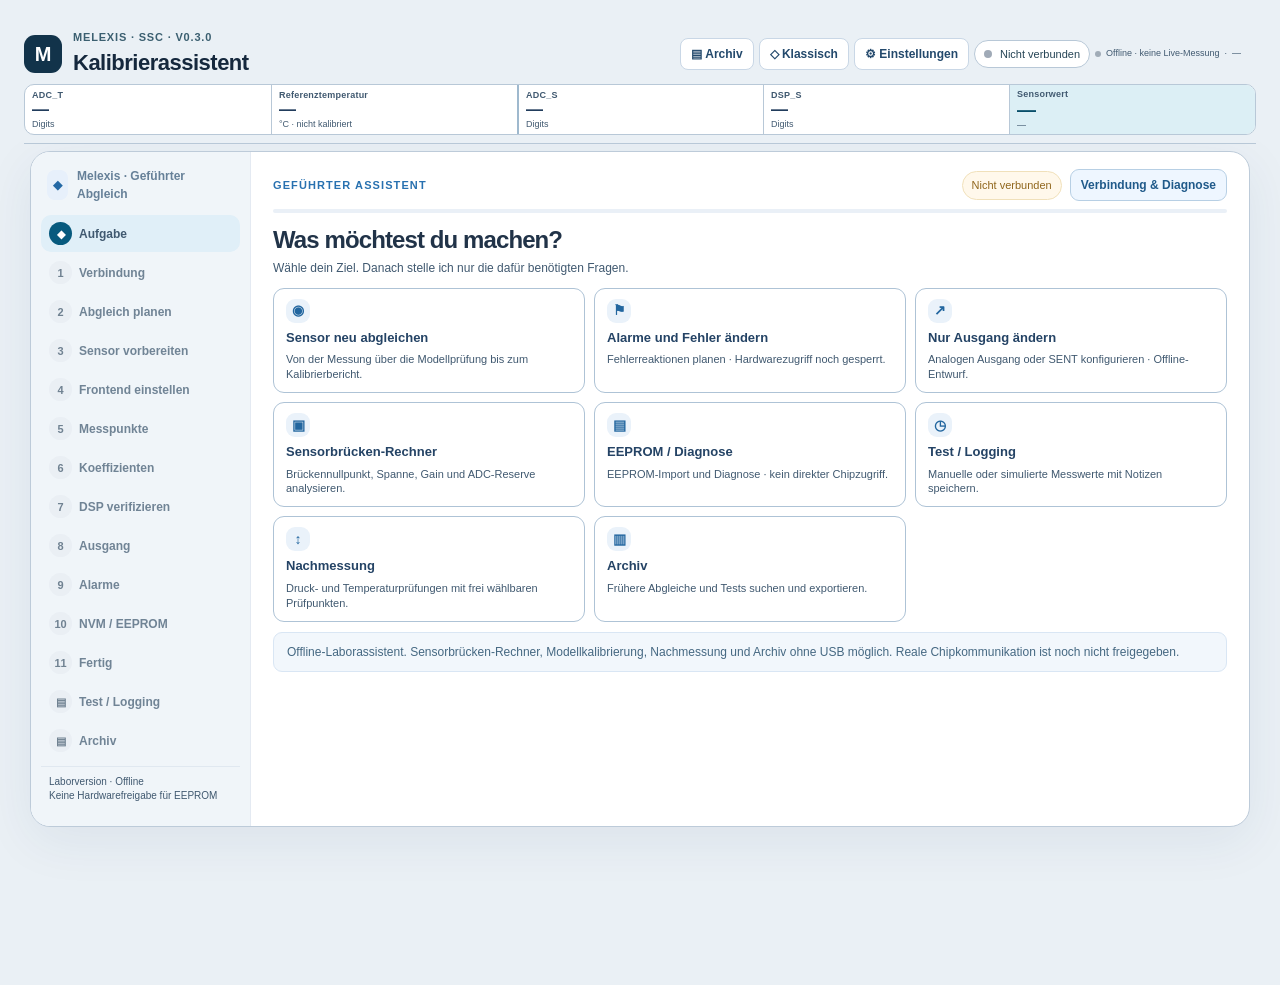
==== commit 80636195: "Refine master navigation, report printing and four-point support" ====
--- a/index.html
+++ b/index.html
@@ -2,10 +2,10 @@
 <div class="brand"><div class="logo" aria-hidden="true">M</div><div><div class="eyebrow">MELEXIS · SSC · v0.3.0</div><h1>Kalibrierassistent</h1></div></div>
 <div class="live-overview" role="group" aria-label="Live-Sensorwerte: zuerst Temperatur, danach Druck und Sensorwert">
   <div class="live-kpi" title="Temperatur-Rohwert · keine Chipverbindung"><span class="live-kpi-label">ADC_T</span><span class="live-kpi-reading" id="liveAdcT">—</span><span class="live-kpi-unit">Digits</span></div>
-  <div class="live-kpi" title="Referenztemperatur · manuell oder Simulation"><span class="live-kpi-label">SSC-Temperatur</span><span class="live-kpi-reading" id="liveTempC">—</span><span class="live-kpi-unit" id="liveTempUnit">°C · nicht kalibriert</span></div>
+  <div class="live-kpi" title="Referenztemperatur · manuell oder Simulation"><span class="live-kpi-label">Referenztemperatur</span><span class="live-kpi-reading" id="liveTempC">—</span><span class="live-kpi-unit" id="liveTempUnit">°C · nicht kalibriert</span></div>
   <div class="live-kpi live-kpi-pressure-start" title="Druck-Rohwert · manuell oder Simulation"><span class="live-kpi-label">ADC_S <span id="liveAdcAlert" class="live-alert" hidden>!</span></span><span class="live-kpi-reading" id="liveAdcS">—</span><span class="live-kpi-unit">Digits</span></div>
   <div class="live-kpi" title="Kein Chip-DSP verfügbar"><span class="live-kpi-label">DSP_S</span><span class="live-kpi-reading" id="liveDspS">—</span><span class="live-kpi-unit">Digits</span></div>
   <div class="live-kpi live-kpi-primary"><span class="live-kpi-label">Sensorwert</span><span class="live-kpi-reading" id="livePressure">—</span><span class="live-kpi-unit live-pressure-meta"><span id="livePressureUnit">—</span> <button type="button" id="livePressureInfo" class="live-pressure-info" hidden aria-label="Berechnungsdetails" aria-describedby="livePressureTooltip">?</button><span id="livePressureTooltip" class="live-pressure-tooltip" role="tooltip"></span></span></div>
 </div>
 <div class="live-connection"><div class="connection-actions"><button type="button" id="guidedHomeTop" class="settings-gear guided-home-top" title="Zur geführten Aufgabenauswahl">↩ Aufgabenauswahl</button><button type="button" id="archiveOpen" class="settings-gear" title="Lokales Kalibrierarchiv durchsuchen" hidden>▤ Archiv</button><button type="button" id="verificationOpen" hidden aria-hidden="true" tabindex="-1" title="Nachmessung öffnen"></button><button type="button" id="viewToggle" class="settings-gear" title="Zur geführten Ansicht wechseln" aria-pressed="false">◇ Klassisch</button><button type="button" id="settingsOpen" class="settings-gear" aria-expanded="false" aria-controls="settingsPanel" title="App-Einstellungen öffnen">⚙ Einstellungen</button><span class="chip"><span class="dot" id="statusDot"></span><span id="connectionStatus">Nicht verbunden</span></span><span class="live-meta"><span class="live-meta-dot" id="liveStateDot"></span><span id="liveState">Offline · keine Live-Messung</span><span aria-hidden="true">·</span><span id="liveLastRead">—</span><span id="liveDiagnostic" title="Erfolgreiche ADC_S-Live-Abfragen / Versuche" style="font-size:10px;opacity:.85"></span></span></div></div>
-</header><section class="settings-panel" id="settingsPanel" hidden aria-label="App-Einstellungen"><div class="settings-panel-head"><div><strong>App-Einstellungen</strong><span>Darstellung und Messverhalten</span></div></div><div class="settings-body"><section class="settings-group"><h3>Darstellung</h3><div class="settings-fields"><label>Farbmodus<select id="settingsTheme"><option value="light">Hell</option><option value="dark">Dunkel</option></select></label><label>Ansicht<select id="viewMode"><option value="guided">Geführt</option><option value="classic">Klassisch</option><option value="compact">Kompakt</option></select></label></div><label class="toggle"><input id="expertMode" type="checkbox"> Expertenparameter</label><label class="toggle"><input id="tooltips" type="checkbox" checked> Hover-Erklärungen</label></section><section class="settings-group"><h3>Messung</h3><label>Simulationsintervall<select id="logInterval"><option value="250">250 ms</option><option value="500">500 ms</option><option value="1000">1’000 ms</option></select></label><p class="settings-caption">Keine reale Live-Abfrage verfügbar.</p></section><section class="settings-group"><h3>Hilfen &amp; Tools</h3><a href="docs/HARDWARE.md">Technischer Status und Hardware-Freigabe</a><p><a href="https://vadergit.github.io/SSC-Calibration-Studio/">SSC Calibration Studio</a></p></section></div></section><section id="guidedWorkspace"><div class="gw-shell"><aside class="gw-sidebar"><div class="gw-backlogo"><span>◆</span> Melexis · Geführter Abgleich</div><nav id="steps" class="gw-sideitems"></nav><div class="gw-sidebar-footer">Laborversion · Offline<br>Keine Hardwarefreigabe für EEPROM</div></aside><main class="gw-main"><div class="gw-topline"><span id="gwKicker" class="gw-kicker"></span><div class="gw-connection-top-actions"><span class="gw-chipstatus is-offline">Nicht verbunden</span><button id="connectionLink" class="gw-connection-link">Verbindung &amp; Diagnose</button></div></div><div class="gw-progressbar"><span id="gwProgress"></span></div><div class="gw-heading-row"><div><h2 id="gwTitle" class="gw-title"></h2><p id="gwDesc" class="gw-desc"></p></div></div><section id="home" class="gw-page " hidden><div class="gw-columns gw-six"><button class="gw-choice" data-gw-task="calibration"><span class="gw-choice-icon">◉</span><strong>Sensor neu abgleichen</strong><small>Von der Messung über die Modellprüfung bis zum Kalibrierbericht.</small></button><button class="gw-choice" data-gw-task="alarms"><span class="gw-choice-icon">⚑</span><strong>Alarme und Fehler ändern</strong><small>Fehlerreaktionen planen · Hardwarezugriff noch gesperrt.</small></button><button class="gw-choice" data-gw-task="output"><span class="gw-choice-icon">↗</span><strong>Nur Ausgang ändern</strong><small>Analogen Ausgang oder SENT konfigurieren · Offline-Entwurf.</small></button><button type="button" class="gw-choice" data-gw-task="nvm"><span class="gw-choice-icon">▣</span><strong>Sensorbrücken-Rechner</strong><small>Brückennullpunkt, Spanne, Gain und ADC-Reserve analysieren.</small></button><button class="gw-choice" data-gw-task="inspect"><span class="gw-choice-icon">▤</span><strong>EEPROM / Diagnose</strong><small>EEPROM-Import und Diagnose · kein direkter Chipzugriff.</small></button><button class="gw-choice" data-gw-task="testlog"><span class="gw-choice-icon">◷</span><strong>Test / Logging</strong><small>Manuelle oder simulierte Messwerte mit Notizen speichern.</small></button><button class="gw-choice" data-gw-task="verification"><span class="gw-choice-icon">↕</span><strong>Nachmessung</strong><small>Druck- und Temperaturprüfungen mit Hysterese und frei wählbaren Prüfpunkten.</small></button><button class="gw-choice" data-gw-task="archive"><span class="gw-choice-icon">▥</span><strong>Archiv</strong><small>Frühere Abgleiche und Tests suchen und exportieren.</small></button></div><div class="gw-alert">Offline-Laborassistent. Sensorbrücken-Rechner, Modellkalibrierung, Nachmessung und Archiv ohne USB möglich. Reale Chipkommunikation ist noch nicht freigegeben.</div></section><section id="device" class="gw-page " hidden><section class="gw-tile"><div class="gw-section-head"><div><h3>Programmieradapter und SSC</h3><p>Melexis · PTC-04 / DIY (noch nicht verfügbar)</p></div></div><div class="gw-fields fields"><label>SSC<select id="model"></select></label><label>Adapter<select id="adapter"><option>Manuelle Messwerte / Simulation</option><option disabled>PTC-04 (Treiber fehlt)</option><option disabled>DIY-Programmer (nicht validiert)</option></select></label><label>Sensor-ID<input id="sensor" placeholder="Optional"></label></div><p id="modelStatus"></p><p class="gw-alert warn">Keine direkte Verbindung eines 3.3-V-GPIO mit dem Programmieranschluss. Der Hardwaretreiber und die geeignete Pegel-/Versorgungsschaltung sind noch zu validieren.</p><div class="gw-panel-actions"><button disabled>USB-Port auswählen</button><button disabled>Bekannten Port verbinden</button><button disabled>Trennen</button></div></section></section><section id="plan" class="gw-page " hidden><div class="gw-preset-grid"><button class="gw-preset" data-p="2" data-t="1"><strong>Schnell</strong><small>2 Druckpunkte, ohne Temperaturkorrektur.</small></button><button class="gw-preset" data-p="2" data-t="2"><strong>TK0 + TKE</strong><small>2 Druckpunkte × 2 Temperaturen · Modell.</small></button><button class="gw-preset" data-p="2" data-t="3"><strong>Mit Temperatur</strong><small>2 Druckpunkte × 3 Temperaturstufen.</small></button><button class="gw-preset" data-p="3" data-t="2"><strong>Individuell</strong><small>3 Druckpunkte × 2 Temperaturstufen.</small></button></div><section class="gw-tile"><div class="gw-section-head"><div><h3>Deinen Messablauf festlegen</h3><p>Standard: vollständige Druck-Temperatur-Matrix.</p></div></div><div class="gw-fields fields"><label>Druckpunkte<select id="np"><option>2</option><option>3</option><option>5</option></select></label><label>Temperaturstufen<select id="nt"><option>1</option><option>2</option><option>3</option></select></label></div><div id="planPreview" class="gw-summary"></div></section></section><section id="setup" class="gw-page gw-setup-page" hidden><div class="gw-columns gw-setup-grid"><section class="gw-tile"><div class="gw-section-head"><div><h3>Druckbereich und Messung</h3><p>Standardpreset 0–100 % · anpassbar</p></div></div><div class="gw-fields fields"><label>Einheit<select id="unit"><option>%</option><option>bar</option><option>mbar</option><option>psi</option></select></label><label>Messbereich unten<input id="lo" type="number" value="0" step="any"></label><label>Messbereich oben<input id="hi" type="number" value="100" step="any"></label></div></section><section class="gw-tile"><div class="gw-section-head"><div><h3>Temperatur und Zielbereich</h3><p>Referenztemperaturen und Sollwerte.</p></div></div><div id="tempFields" class="gw-fields"></div><p class="gw-fieldnote">Standard: 10–90 % Messpunkte. Temperaturen sind echte Referenzwerte.</p></section></div></section><section id="afe" class="gw-page gw-afe-page" hidden><div class="gw-columns gw-afe-layout"><section class="gw-tile"><div class="gw-section-head"><div><h3>Verstärkung und Offset</h3><p>Nominale AFE-Berechnung · kein RAM-Schreiben</p></div></div><p>Nominaler AFE-Entwurf für beide SSCs nach den Melexis-Datenblättern. Kein Registerzugriff.</p><div class="gw-fields fields"><label>Brückenspanne (mV/V)<input id="span" type="number" value="4" step="any"></label><label>Brückenoffset (mV/V)<input id="bridgeOffset" type="number" value="0" step="any"></label><label>Brückenspeisung (V)<input id="bridgeV" type="number" value="3" step="any"></label></div><div class="gw-fields fields"><label>VDDA (V)<input id="vdda" type="number" value="3.5" step="any"></label><label>Ziel ADC-Hub (% Gesamtbereich)<input id="target" type="number" value="50" min="1" max="100" step="any"></label></div><p id="afeResult"></p><dl id="afeKpi" class="kpis"></dl></section><section class="gw-tile"><div class="gw-section-head"><div><h3>ADC_S · Modell-Aussteuerung</h3><p>Keine Live-Sensorwerte</p></div></div><div class="gw-afe-current"><strong id="afeDigits">—</strong><span>Digits Hub</span></div><canvas id="afeGraph" width="800" height="260"></canvas><div id="afeGuide" class="gw-summary"></div></section></div><div class="expert-only"><details><summary>32 Gain-Stufen und rechnerische Reserve</summary><div class="table"><table><thead><tr><th>Gain-Code</th><th>Gain</th><th>CO Betrag / Polarität</th><th>ADC-Hub</th><th>Reserve je Seite min.</th><th>Status</th></tr></thead><tbody id="afeTable"></tbody></table></div></details><details><summary>Formeln und Grenzen</summary><p>Uin = Brückenwert × Vbrg / 1000. Gain = G1 × G2 × G3 (Betrag). Offset-DAC-Differenz = ± VDDA/3 × CO/127. ADC-Hub = |Uin,FS| × Gain × 65536 / VDDA. Die Vorzeichenlage des ADC ist vor der Hardwarefreigabe zu prüfen; absolute ADC-Endpunkte sind nominale, vorzeichenkonventionelle Modellwerte. Ziel sind standardmässig maximal 50 % ADC-Gesamthub. Keine Zwischenstufen-Sättigung, Temperaturdrift oder Common-Mode-Prüfung enthalten.</p></details></div></section><section id="measurement" class="gw-page " hidden><div class="gw-points-layout"><div id="pointNav" class="gw-point-nav"></div><section class="gw-tile"><div class="gw-section-head"><div><h3>Referenzen erfassen</h3><p>Manuelle Rohwerte oder klar markierte Simulation.</p></div></div><p>Temperatur ist die tatsächlich gemessene Referenztemperatur, kein Chip-ADC-Wert. Pro Stufe wird ein lineares Druckmodell berechnet; 3 oder 5 Punkte verbessern die Regression, aktivieren jedoch keine Chip-Linearisierung. Die Standard-Druckpunkte liegen bei 10–90 % des Messbereichs.</p><div class="gw-panel-actions"><button id="matrix">Matrix erstellen</button><button id="example">Simulationsdaten laden</button></div><form id="calibration"><div class="table"><table><thead><tr><th>Punkt</th><th>Temperatur °C</th><th>Rohwert</th><th>Referenz</th></tr></thead><tbody id="points"></tbody></table></div><button class="primary">Berechnen</button></form><p id="status" role="status"></p></section></div></section><section id="calculation" class="gw-page " hidden><section class="gw-tile"><div class="gw-section-head"><div><h3>Kalibrierung berechnen</h3><p>Lineares Referenzmodell, keine Melexis-Festpunktkoeffizienten.</p></div></div><p id="fitResult">Noch keine Berechnung.</p><div class="table"><table><thead><tr><th>Temperatur</th><th>Gain</th><th>Offset</th><th>Max. Restfehler</th></tr></thead><tbody id="coeff"></tbody></table></div><button id="calcRun" class="primary">Koeffizienten berechnen</button> <button disabled>Im RAM übernehmen &amp; rücklesen</button></section></section><section id="verification" class="gw-page " hidden><section class="gw-tile"><div class="gw-section-head"><div><h3>Ergebnis unabhängig prüfen</h3><p>Druck-/Temperaturpunkte · Modellprüfung</p></div></div><div class="gw-fields fields"><label>Prüftemperatur °C<input id="checkT" type="number" value="25" step="any"></label><label>Prüfrohwert<input id="checkRaw" type="number" step="any"></label><label>Unabhängige Referenz<input id="checkRef" type="number" step="any"></label><label>Toleranz (% FS)<input id="tol" type="number" value="0.5" min="0" step="any"></label></div><button id="check">Prüfpunkt erfassen</button> <button id="resetChecks">Prüfpunkte zurücksetzen</button><p id="checkResult" role="status"></p><canvas id="graph" width="800" height="260" aria-label="Prüfabweichungen in Prozent FS"></canvas><div class="table"><table><thead><tr><th>Temperatur</th><th>Referenz</th><th>Berechnet</th><th>Fehler % FS</th><th>Resultat</th></tr></thead><tbody id="checks"></tbody></table></div></section></section><section id="output" class="gw-page " hidden><section class="gw-tile"><div class="gw-section-head"><div><h3>Ausgang und Skalierung</h3><p>MLX90328 analog · MLX90329 SENT</p></div></div><div id="analog" class="gw-fields fields"><label>VDD (V)<input id="vdd" type="number" value="5" step="any"></label><label>Ausgang unten (V)<input id="s0" type="number" value="0.5" step="any"></label><label>Ausgang oben (V)<input id="s1" type="number" value="4.5" step="any"></label></div><div id="sent" class="gw-fields fields" hidden><label>SENT Fast Channel<select id="fc"><option value="0">Druck / invertierter Druck</option><option value="1">Druck / Rolling Counter</option><option value="2">Druck / Medientemperatur</option><option value="3">Druck / interne Temperatur</option><option value="4">Nur Druck (3 × 4 Bit)</option><option value="5">Nur Druck (4 × 3 Bit)</option><option value="7">Druck / 0</option></select></label><label>Medientemperatur<select id="medium"><option>NTC</option><option>Sensorbrücke</option></select></label></div><p id="outResult"></p></section></section><section id="alarms" class="gw-page " hidden><section class="gw-tile"><div class="gw-section-head"><div><h3>Alarme & Fehler</h3><p>Modellspezifische Fehlerreaktionen noch nicht verifiziert.</p></div></div><p class="gw-alert warn">Keine bestätigte Registerzuordnung. Fehlerreaktionen können hier noch nicht verändert werden.</p><button disabled>Änderungen prüfen</button> <button disabled>Im RAM übernehmen</button></section></section><section id="programming" class="gw-page " hidden><section class="gw-tile"><div class="gw-section-head"><div><h3>EEPROM / Diagnose</h3><p>Keine direkte Hardwarekommunikation.</p></div></div><p class="gw-alert warn">EEPROM und RAM gesperrt: kein validierter Melexis-Treiber. Die berechneten Modelle sind keine Chip-Koeffizienten.</p><button disabled>EEPROM lesen</button> <button disabled>RAM schreiben</button> <button disabled>EEPROM programmieren</button><h3>Dokumentation</h3><p><a href="https://www.melexis.com/en/documents/documentation/datasheets/datasheet-mlx90328">MLX90328 Datenblatt</a> · <a href="https://www.melexis.com/en/documents/documentation/datasheets/datasheet-mlx90329">MLX90329 Datenblatt</a></p><div class="gw-panel-actions"><label>EEPROM-Abbild importieren (BIN oder JSON-Bytearray)<input id="eepromFile" type="file" accept=".bin,.json,application/octet-stream"></label><button id="eepromExport" disabled>Abbild exportieren</button></div><p id="eepromStatus"></p><pre id="eepromHex" class="monoarea">Noch kein Abbild geladen. Keine Registerinterpretation.</pre></section></section><section id="finish" class="gw-page " hidden><section class="gw-tile"><div class="gw-section-head"><div><h3>Abgleich abgeschlossen</h3><p>Nur Offline-Auswertung · kein Chip programmiert.</p></div></div><div id="finishStatus" class="gw-summary"></div><div class="gw-panel-actions"><button id="export">JSON-Bericht exportieren</button><button id="saveSession">Sitzung speichern</button><button id="openSession">Sitzung laden</button><input id="sessionFile" type="file" accept=".json,application/json" hidden><button id="csv">CSV exportieren</button><button id="print">Drucken / PDF</button></div><p id="sessionStatus" role="status"></p></section></section><section id="testlog" class="gw-page " hidden><div class="gw-columns"><section class="gw-tile"><div class="gw-section-head"><div><h3>Messung</h3><p>Manuell erfasste oder ausdrücklich simulierte Werte.</p></div></div><div class="gw-fields"><label>Temperatur °C<input id="logT" type="number" value="25" step="any"></label><label>Rohwert (Digits)<input id="logRaw" type="number" step="any"></label><label>Referenz<input id="logRef" type="number" step="any"></label><label>Notiz<input id="logNote"></label></div><div class="gw-panel-actions"><button id="logAdd" class="primary">Messwert erfassen</button><button id="logSim">Simulation starten</button><button id="logStop" disabled>Stoppen</button><button id="logClear">Zurücksetzen</button></div><p id="logStatus" role="status"></p></section><section class="gw-tile"><div class="gw-section-head"><div><h3>Live-Verlauf</h3><p>Nur aufgezeichnete Daten · keine Chipverbindung.</p></div></div><canvas id="logGraph" width="800" height="260"></canvas><div class="gw-panel-actions"><button id="logCsv">CSV</button><button id="logJson">JSON</button><button id="logArchive">Archivieren</button></div></section></div><div class="table"><table><thead><tr><th>Zeit</th><th>Quelle</th><th>Temperatur</th><th>Rohwert</th><th>Referenz</th><th>Notiz</th></tr></thead><tbody id="logRows"></tbody></table></div></section><section id="archive" class="gw-page " hidden><section class="gw-tile"><div class="gw-section-head"><div><h3>Lokales Kalibrierarchiv</h3><p>Berichte und Messungen im Browser.</p></div></div><h3>Lokales Archiv</h3><p>Berichte werden ausschliesslich im Browser gespeichert, nicht auf GitHub.</p><button id="archiveSave">Bericht archivieren</button> <button id="archiveClear">Archiv leeren</button><div id="archiveList"></div><label>Archiv durchsuchen<input id="archiveSearch" placeholder="Sensor-ID, SSC, Datum"></label></section></section><footer class="gw-footer"><small id="progress"></small><div class="gw-actions"><button id="prev">Zurück</button><button id="next" class="primary">Weiter</button></div></footer></main></div></section></div><script type="module" src="app.mjs?v=0.3.0"></script></body></html>+</header><section class="settings-panel" id="settingsPanel" hidden aria-label="App-Einstellungen"><div class="settings-panel-head"><div><strong>App-Einstellungen</strong><span>Darstellung und Messverhalten</span></div></div><div class="settings-body"><section class="settings-group"><h3>Darstellung</h3><div class="settings-fields"><label>Farbmodus<select id="settingsTheme"><option value="light">Hell</option><option value="dark">Dunkel</option></select></label><label>Ansicht<select id="viewMode"><option value="guided">Geführt</option><option value="classic">Klassisch</option><option value="compact">Kompakt</option></select></label></div><label class="toggle"><input id="expertMode" type="checkbox"> Expertenparameter</label><label class="toggle"><input id="tooltips" type="checkbox" checked> Hover-Erklärungen</label></section><section class="settings-group"><h3>Messung</h3><label>Simulationsintervall<select id="logInterval"><option value="250">250 ms</option><option value="500">500 ms</option><option value="1000">1’000 ms</option></select></label><p class="settings-caption">Keine reale Live-Abfrage verfügbar.</p></section><section class="settings-group"><h3>Hilfen &amp; Tools</h3><a href="docs/HARDWARE.md">Technischer Status und Hardware-Freigabe</a><p><a href="https://vadergit.github.io/SSC-Calibration-Studio/">SSC Calibration Studio</a></p></section></div></section><section id="guidedWorkspace"><div class="gw-shell"><aside class="gw-sidebar"><div class="gw-backlogo"><span>◆</span> Melexis · Geführter Abgleich</div><nav id="steps" class="gw-sideitems"></nav><div class="gw-sidebar-footer">Laborversion · Offline<br>Keine Hardwarefreigabe für EEPROM</div></aside><main class="gw-main"><div class="gw-topline"><span id="gwKicker" class="gw-kicker"></span><div class="gw-connection-top-actions"><span class="gw-chipstatus is-offline">Nicht verbunden</span><button id="connectionLink" class="gw-connection-link">Verbindung &amp; Diagnose</button></div></div><div class="gw-progressbar"><span id="gwProgress"></span></div><div class="gw-heading-row"><div><h2 id="gwTitle" class="gw-title"></h2><p id="gwDesc" class="gw-desc"></p></div></div><section id="home" class="gw-page " hidden><div class="gw-columns gw-six"><button class="gw-choice" data-gw-task="calibration"><span class="gw-choice-icon">◉</span><strong>Sensor neu abgleichen</strong><small>Von der Messung über die Modellprüfung bis zum Kalibrierbericht.</small></button><button class="gw-choice" data-gw-task="alarms"><span class="gw-choice-icon">⚑</span><strong>Alarme und Fehler ändern</strong><small>Fehlerreaktionen planen · Hardwarezugriff noch gesperrt.</small></button><button class="gw-choice" data-gw-task="output"><span class="gw-choice-icon">↗</span><strong>Nur Ausgang ändern</strong><small>Analogen Ausgang oder SENT konfigurieren · Offline-Entwurf.</small></button><button type="button" class="gw-choice" data-gw-task="nvm"><span class="gw-choice-icon">▣</span><strong>Sensorbrücken-Rechner</strong><small>Brückennullpunkt, Spanne, Gain und ADC-Reserve analysieren.</small></button><button class="gw-choice" data-gw-task="inspect"><span class="gw-choice-icon">▤</span><strong>EEPROM / Diagnose</strong><small>EEPROM-Import und Diagnose · kein direkter Chipzugriff.</small></button><button class="gw-choice" data-gw-task="testlog"><span class="gw-choice-icon">◷</span><strong>Test / Logging</strong><small>Manuelle oder simulierte Messwerte mit Notizen speichern.</small></button><button class="gw-choice" data-gw-task="verification"><span class="gw-choice-icon">↕</span><strong>Nachmessung</strong><small>Druck- und Temperaturprüfungen mit frei wählbaren Prüfpunkten.</small></button><button class="gw-choice" data-gw-task="archive"><span class="gw-choice-icon">▥</span><strong>Archiv</strong><small>Frühere Abgleiche und Tests suchen und exportieren.</small></button></div><div class="gw-alert">Offline-Laborassistent. Sensorbrücken-Rechner, Modellkalibrierung, Nachmessung und Archiv ohne USB möglich. Reale Chipkommunikation ist noch nicht freigegeben.</div></section><section id="device" class="gw-page " hidden><section class="gw-tile"><div class="gw-section-head"><div><h3>Programmieradapter und SSC</h3><p>Melexis · PTC-04 / DIY (noch nicht verfügbar)</p></div></div><div class="gw-fields fields"><label>SSC<select id="model"></select></label><label>Adapter<select id="adapter"><option>Manuelle Messwerte / Simulation</option><option disabled>PTC-04 (Treiber fehlt)</option><option disabled>DIY-Programmer (nicht validiert)</option></select></label><label>Sensor-ID<input id="sensor" placeholder="Optional"></label></div><p id="modelStatus"></p><p class="gw-alert warn">Keine direkte Verbindung eines 3.3-V-GPIO mit dem Programmieranschluss. Der Hardwaretreiber und die geeignete Pegel-/Versorgungsschaltung sind noch zu validieren.</p><div class="gw-panel-actions"><button disabled>USB-Port auswählen</button><button disabled>Bekannten Port verbinden</button><button disabled>Trennen</button></div></section></section><section id="plan" class="gw-page " hidden><div class="gw-preset-grid"><button class="gw-preset" data-p="2" data-t="1"><strong>Schnell</strong><small>2 Druckpunkte, ohne Temperaturkorrektur.</small></button><button class="gw-preset" data-p="2" data-t="2"><strong>TK0 + TKE</strong><small>2 Druckpunkte × 2 Temperaturen · Modell.</small></button><button class="gw-preset" data-p="2" data-t="3"><strong>Mit Temperatur</strong><small>2 Druckpunkte × 3 Temperaturstufen.</small></button><button class="gw-preset" data-p="3" data-t="2"><strong>Individuell</strong><small>3 Druckpunkte × 2 Temperaturstufen.</small></button></div><section class="gw-tile"><div class="gw-section-head"><div><h3>Deinen Messablauf festlegen</h3><p>Standard: vollständige Druck-Temperatur-Matrix.</p></div></div><div class="gw-fields fields"><label>Druckpunkte<select id="np"><option>2</option><option>3</option><option>4</option><option>5</option></select></label><label>Temperaturstufen<select id="nt"><option>1</option><option>2</option><option>3</option></select></label></div><div id="planPreview" class="gw-summary"></div></section></section><section id="setup" class="gw-page gw-setup-page" hidden><div class="gw-columns gw-setup-grid"><section class="gw-tile"><div class="gw-section-head"><div><h3>Druckbereich und Messung</h3><p>Standardpreset 0–100 % · anpassbar</p></div></div><div class="gw-fields fields"><label>Einheit<select id="unit"><option>%</option><option>bar</option><option>mbar</option><option>psi</option></select></label><label>Messbereich unten<input id="lo" type="number" value="0" step="any"></label><label>Messbereich oben<input id="hi" type="number" value="100" step="any"></label></div></section><section class="gw-tile"><div class="gw-section-head"><div><h3>Temperatur und Zielbereich</h3><p>Referenztemperaturen und Sollwerte.</p></div></div><div id="tempFields" class="gw-fields"></div><p class="gw-fieldnote">Standard: 10–90 % Messpunkte. Temperaturen sind echte Referenzwerte.</p></section></div></section><section id="afe" class="gw-page gw-afe-page" hidden><div class="gw-columns gw-afe-layout"><section class="gw-tile"><div class="gw-section-head"><div><h3>Verstärkung und Offset</h3><p>Nominale AFE-Berechnung · kein RAM-Schreiben</p></div></div><p>Nominaler AFE-Entwurf für beide SSCs nach den Melexis-Datenblättern. Kein Registerzugriff.</p><div class="gw-fields fields"><label>Brückenspanne (mV/V)<input id="span" type="number" value="4" step="any"></label><label>Brückenoffset (mV/V)<input id="bridgeOffset" type="number" value="0" step="any"></label><label>Brückenspeisung (V)<input id="bridgeV" type="number" value="3" step="any"></label></div><div class="gw-fields fields"><label>VDDA (V)<input id="vdda" type="number" value="3.5" step="any"></label><label>Ziel ADC-Hub (% Gesamtbereich)<input id="target" type="number" value="50" min="1" max="100" step="any"></label></div><p id="afeResult"></p><dl id="afeKpi" class="kpis"></dl></section><section class="gw-tile"><div class="gw-section-head"><div><h3>ADC_S · Modell-Aussteuerung</h3><p>Keine Live-Sensorwerte</p></div></div><div class="gw-afe-current"><strong id="afeDigits">—</strong><span>Digits Hub</span></div><canvas id="afeGraph" width="800" height="260"></canvas><div id="afeGuide" class="gw-summary"></div></section></div><div class="expert-only"><details><summary>32 Gain-Stufen und rechnerische Reserve</summary><div class="table"><table><thead><tr><th>Gain-Code</th><th>Gain</th><th>CO Betrag / Polarität</th><th>ADC-Hub</th><th>Reserve je Seite min.</th><th>Status</th></tr></thead><tbody id="afeTable"></tbody></table></div></details><details><summary>Formeln und Grenzen</summary><p>Uin = Brückenwert × Vbrg / 1000. Gain = G1 × G2 × G3 (Betrag). Offset-DAC-Differenz = ± VDDA/3 × CO/127. ADC-Hub = |Uin,FS| × Gain × 65536 / VDDA. Die Vorzeichenlage des ADC ist vor der Hardwarefreigabe zu prüfen; absolute ADC-Endpunkte sind nominale, vorzeichenkonventionelle Modellwerte. Ziel sind standardmässig maximal 50 % ADC-Gesamthub. Keine Zwischenstufen-Sättigung, Temperaturdrift oder Common-Mode-Prüfung enthalten.</p></details></div></section><section id="measurement" class="gw-page " hidden><div class="gw-points-layout"><div id="pointNav" class="gw-point-nav"></div><section class="gw-tile"><div class="gw-section-head"><div><h3>Referenzen erfassen</h3><p>Manuelle Rohwerte oder klar markierte Simulation.</p></div></div><p>Temperatur ist die tatsächlich gemessene Referenztemperatur, kein Chip-ADC-Wert. Pro Stufe wird ein lineares Druckmodell berechnet; 3 bis 5 Punkte verbessern die Regression, aktivieren jedoch keine Chip-Linearisierung. Die Standard-Druckpunkte liegen bei 10–90 % des Messbereichs.</p><div class="gw-panel-actions"><button id="matrix">Matrix erstellen</button><button id="example">Simulationsdaten laden</button></div><form id="calibration"><div class="table"><table><thead><tr><th>Punkt</th><th>Temperatur °C</th><th>Rohwert</th><th>Referenz</th></tr></thead><tbody id="points"></tbody></table></div><button class="primary">Berechnen</button></form><p id="status" role="status"></p></section></div></section><section id="calculation" class="gw-page " hidden><section class="gw-tile"><div class="gw-section-head"><div><h3>Kalibrierung berechnen</h3><p>Lineares Referenzmodell, keine Melexis-Festpunktkoeffizienten.</p></div></div><p id="fitResult">Noch keine Berechnung.</p><div class="table"><table><thead><tr><th>Temperatur</th><th>Gain</th><th>Offset</th><th>Max. Restfehler</th></tr></thead><tbody id="coeff"></tbody></table></div><button id="calcRun" class="primary">Koeffizienten berechnen</button> <button disabled>Im RAM übernehmen &amp; rücklesen</button></section></section><section id="verification" class="gw-page " hidden><section class="gw-tile"><div class="gw-section-head"><div><h3>Ergebnis unabhängig prüfen</h3><p>Druck-/Temperaturpunkte · Modellprüfung</p></div></div><div class="gw-fields fields"><label>Prüftemperatur °C<input id="checkT" type="number" value="25" step="any"></label><label>Prüfrohwert<input id="checkRaw" type="number" step="any"></label><label>Unabhängige Referenz<input id="checkRef" type="number" step="any"></label><label>Toleranz (% FS)<input id="tol" type="number" value="0.5" min="0" step="any"></label></div><button id="check">Prüfpunkt erfassen</button> <button id="resetChecks">Prüfpunkte zurücksetzen</button><p id="checkResult" role="status"></p><canvas id="graph" width="800" height="260" aria-label="Prüfabweichungen in Prozent FS"></canvas><div class="table"><table><thead><tr><th>Temperatur</th><th>Referenz</th><th>Berechnet</th><th>Fehler % FS</th><th>Resultat</th></tr></thead><tbody id="checks"></tbody></table></div></section></section><section id="output" class="gw-page " hidden><section class="gw-tile"><div class="gw-section-head"><div><h3>Ausgang und Skalierung</h3><p>MLX90328 analog · MLX90329 SENT</p></div></div><div id="analog" class="gw-fields fields"><label>VDD (V)<input id="vdd" type="number" value="5" step="any"></label><label>Ausgang unten (V)<input id="s0" type="number" value="0.5" step="any"></label><label>Ausgang oben (V)<input id="s1" type="number" value="4.5" step="any"></label></div><div id="sent" class="gw-fields fields" hidden><label>SENT Fast Channel<select id="fc"><option value="0">Druck / invertierter Druck</option><option value="1">Druck / Rolling Counter</option><option value="2">Druck / Medientemperatur</option><option value="3">Druck / interne Temperatur</option><option value="4">Nur Druck (3 × 4 Bit)</option><option value="5">Nur Druck (4 × 3 Bit)</option><option value="7">Druck / 0</option></select></label><label>Medientemperatur<select id="medium"><option>NTC</option><option>Sensorbrücke</option></select></label></div><p id="outResult"></p></section></section><section id="alarms" class="gw-page " hidden><section class="gw-tile"><div class="gw-section-head"><div><h3>Alarme & Fehler</h3><p>Modellspezifische Fehlerreaktionen noch nicht verifiziert.</p></div></div><p class="gw-alert warn">Keine bestätigte Registerzuordnung. Fehlerreaktionen können hier noch nicht verändert werden.</p><button disabled>Änderungen prüfen</button> <button disabled>Im RAM übernehmen</button></section></section><section id="programming" class="gw-page " hidden><section class="gw-tile"><div class="gw-section-head"><div><h3>EEPROM / Diagnose</h3><p>Keine direkte Hardwarekommunikation.</p></div></div><p class="gw-alert warn">EEPROM und RAM gesperrt: kein validierter Melexis-Treiber. Die berechneten Modelle sind keine Chip-Koeffizienten.</p><button disabled>EEPROM lesen</button> <button disabled>RAM schreiben</button> <button disabled>EEPROM programmieren</button><h3>Dokumentation</h3><p><a href="https://www.melexis.com/en/documents/documentation/datasheets/datasheet-mlx90328">MLX90328 Datenblatt</a> · <a href="https://www.melexis.com/en/documents/documentation/datasheets/datasheet-mlx90329">MLX90329 Datenblatt</a></p><div class="gw-panel-actions"><label>EEPROM-Abbild importieren (BIN oder JSON-Bytearray)<input id="eepromFile" type="file" accept=".bin,.json,application/octet-stream"></label><button id="eepromExport" disabled>Abbild exportieren</button></div><p id="eepromStatus"></p><pre id="eepromHex" class="monoarea">Noch kein Abbild geladen. Keine Registerinterpretation.</pre></section></section><section id="finish" class="gw-page " hidden><section class="gw-tile"><div class="gw-section-head"><div><h3>Abgleich abgeschlossen</h3><p>Nur Offline-Auswertung · kein Chip programmiert.</p></div></div><div id="finishStatus" class="gw-summary"></div><div class="gw-panel-actions"><button id="export">JSON-Bericht exportieren</button><button id="saveSession">Sitzung speichern</button><button id="openSession">Sitzung laden</button><input id="sessionFile" type="file" accept=".json,application/json" hidden><button id="csv">CSV exportieren</button><button id="print">Drucken / PDF</button></div><p id="sessionStatus" role="status"></p><div id="reportSummary" class="gw-summary" hidden></div></section></section><section id="testlog" class="gw-page " hidden><div class="gw-columns"><section class="gw-tile"><div class="gw-section-head"><div><h3>Messung</h3><p>Manuell erfasste oder ausdrücklich simulierte Werte.</p></div></div><div class="gw-fields"><label>Temperatur °C<input id="logT" type="number" value="25" step="any"></label><label>Rohwert (Digits)<input id="logRaw" type="number" step="any"></label><label>Referenz<input id="logRef" type="number" step="any"></label><label>Notiz<input id="logNote"></label></div><div class="gw-panel-actions"><button id="logAdd" class="primary">Messwert erfassen</button><button id="logSim">Simulation starten</button><button id="logStop" disabled>Stoppen</button><button id="logClear">Zurücksetzen</button></div><p id="logStatus" role="status"></p></section><section class="gw-tile"><div class="gw-section-head"><div><h3>Live-Verlauf</h3><p>Nur aufgezeichnete Daten · keine Chipverbindung.</p></div></div><canvas id="logGraph" width="800" height="260"></canvas><div class="gw-panel-actions"><button id="logCsv">CSV</button><button id="logJson">JSON</button><button id="logArchive">Archivieren</button></div></section></div><div class="table"><table><thead><tr><th>Zeit</th><th>Quelle</th><th>Temperatur</th><th>Rohwert</th><th>Referenz</th><th>Notiz</th></tr></thead><tbody id="logRows"></tbody></table></div></section><section id="archive" class="gw-page " hidden><section class="gw-tile"><div class="gw-section-head"><div><h3>Lokales Kalibrierarchiv</h3><p>Berichte und Messungen im Browser.</p></div></div><h3>Lokales Archiv</h3><p>Berichte werden ausschliesslich im Browser gespeichert, nicht auf GitHub.</p><button id="archiveSave">Bericht archivieren</button> <button id="archiveClear">Archiv leeren</button><p id="archiveStatus" role="status"></p><div id="archiveList"></div><label>Archiv durchsuchen<input id="archiveSearch" placeholder="Sensor-ID, SSC, Datum"></label></section></section><footer class="gw-footer"><small id="progress"></small><div class="gw-actions"><button id="prev">Zurück</button><button id="next" class="primary">Weiter</button></div></footer></main></div></section></div><script type="module" src="app.mjs?v=0.3.0"></script></body></html>
--- a/style.css
+++ b/style.css
@@ -1,2 +1,3 @@
 /* Melexis-only layout additions. Original ELMOS theme and guided CSS are vendored in master/. */
-.fields{margin:12px 0}.table{overflow:auto}table{width:100%;border-collapse:collapse}td,th{text-align:left;border-bottom:1px solid var(--line);padding:8px}td input{min-width:85px}.kpis{display:grid;grid-template-columns:repeat(auto-fit,minmax(140px,1fr));gap:8px}.kpis div{background:var(--blue-soft);padding:10px;border-radius:9px}.kpis dt{font-size:11px;color:var(--muted)}.kpis dd{margin:4px 0 0;font-weight:750}.selected{background:var(--blue-soft)}.archive-row{display:flex;align-items:center;gap:8px;padding:8px 0;border-bottom:1px solid var(--line)}.archive-row span{flex:1;overflow-wrap:anywhere}.expert-only{display:none}body.expert .expert-only{display:block}body[data-view=classic] #guidedWorkspace,body[data-view=compact] #guidedWorkspace{max-width:1270px}body[data-view=classic] .gw-shell{border:0;box-shadow:none;background:transparent;gap:22px;grid-template-columns:240px minmax(0,1fr)}body[data-view=classic] .gw-sidebar{background:transparent;border:0;padding:0}body[data-view=classic] .gw-main{background:var(--paper);border:1px solid var(--line);border-radius:13px;padding:24px}body[data-view=compact] .gw-shell{grid-template-columns:1fr}body[data-view=compact] .gw-sidebar{display:none}body[data-view=compact] .gw-page:not([hidden]){margin-bottom:24px;border-top:1px solid var(--line);padding-top:12px}body[data-view=compact] .gw-page:not([hidden])::before{content:attr(id);text-transform:uppercase;font-size:11px;color:var(--muted);font-weight:700}body[data-page=home] .gw-sidebar .gw-sideitem:not(:first-child){opacity:.72}body[data-page=home] .gw-footer{display:none}#logGraph,#afeGraph{height:auto}#guidedWorkspace .gw-choice{min-height:120px}#guidedWorkspace .gw-sideitem{cursor:pointer}.no-tooltips .help{display:none}@media(max-width:790px){body[data-view=classic] .gw-shell{grid-template-columns:1fr}}@media print{.top,.gw-sidebar,.gw-footer,.settings-panel,button,.gw-topline{display:none!important}#guidedWorkspace .gw-shell{display:block;box-shadow:none;border:0}.gw-page[hidden]{display:none!important}}+.fields{margin:12px 0}.table{overflow:auto}table{width:100%;border-collapse:collapse}td,th{text-align:left;border-bottom:1px solid var(--line);padding:8px}td input{min-width:85px}.kpis{display:grid;grid-template-columns:repeat(auto-fit,minmax(140px,1fr));gap:8px}.kpis div{background:var(--blue-soft);padding:10px;border-radius:9px}.kpis dt{font-size:11px;color:var(--muted)}.kpis dd{margin:4px 0 0;font-weight:750}.selected{background:var(--blue-soft)}.archive-row{display:flex;align-items:center;gap:8px;padding:8px 0;border-bottom:1px solid var(--line)}.archive-row span{flex:1;overflow-wrap:anywhere}.expert-only{display:none}body.expert .expert-only{display:block}body[data-view=classic] #guidedWorkspace,body[data-view=compact] #guidedWorkspace{max-width:1270px}body[data-view=classic] .gw-shell{border:0;box-shadow:none;background:transparent;gap:22px;grid-template-columns:240px minmax(0,1fr)}body[data-view=classic] .gw-sidebar{background:transparent;border:0;padding:0}body[data-view=classic] .gw-main{background:var(--paper);border:1px solid var(--line);border-radius:13px;padding:24px}body[data-view=compact] .gw-shell{grid-template-columns:1fr}body[data-view=compact] .gw-sidebar{display:none}body[data-view=compact] .gw-page:not([hidden]){margin-bottom:24px;border-top:1px solid var(--line);padding-top:12px}body[data-view=compact] .gw-page:not([hidden])::before{content:attr(id);text-transform:uppercase;font-size:11px;color:var(--muted);font-weight:700}body[data-page=home] .gw-sidebar .gw-sideitem:not(:first-child){opacity:.72}body[data-page=home] .gw-footer{display:none}#logGraph,#afeGraph{height:auto}#guidedWorkspace .gw-choice{min-height:120px}#guidedWorkspace .gw-sideitem{cursor:pointer}.no-tooltips .help{display:none}@media(max-width:790px){body[data-view=classic] .gw-shell{grid-template-columns:1fr}}@media print{.top,.gw-sidebar,.gw-footer,.settings-panel,button,.gw-topline{display:none!important}#guidedWorkspace .gw-shell{display:block;box-shadow:none;border:0}.gw-page[hidden]{display:none!important}}
+@media print{body.printing-report .gw-page[hidden]{display:block!important}body.printing-report .gw-page:is(#home,#device,#plan,#alarms,#programming,#testlog,#archive){display:none!important}body.printing-report #reportSummary{display:block!important}body.printing-report .gw-main{padding:0}body.printing-report canvas{max-height:200px;break-inside:avoid}body.printing-report .gw-tile{box-shadow:none;break-inside:avoid}body.printing-report .expert-only{display:none!important}}
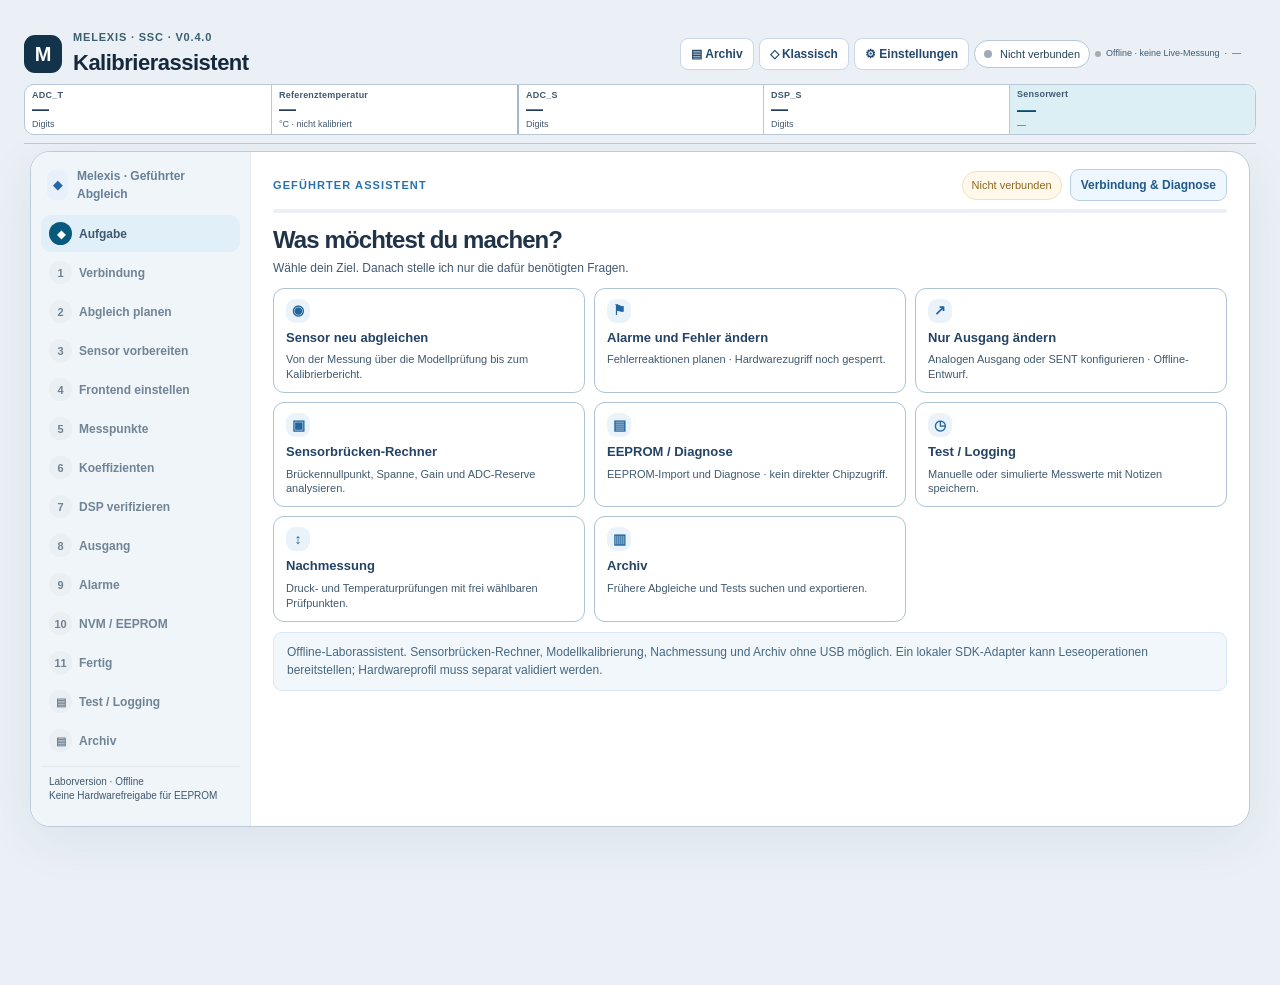
==== commit 87950c8b: "Add local read-only SDK communication, EEPROM backup, live acquisition and COM discovery" ====
--- a/index.html
+++ b/index.html
@@ -1,5 +1,5 @@
 <!DOCTYPE html><html lang="de-CH" class="guided-active"><head><meta charset="UTF-8"><meta name="viewport" content="width=device-width, initial-scale=1"><title>Melexis SSC – Kalibrierassistent</title><script>try{document.documentElement.dataset.theme=localStorage.getItem('mlx-theme')==='dark'?'dark':'light'}catch{}</script><link rel="stylesheet" href="master/base.css"><link rel="stylesheet" href="master/guided.css"><link rel="stylesheet" href="master/interface.css"><link rel="stylesheet" href="master/theme.css"><link rel="stylesheet" href="master/settings-refresh.css"><link rel="stylesheet" href="master/classic-compact.css"><link rel="stylesheet" href="master/verification-guide.css"><link rel="stylesheet" href="style.css"></head><body data-app-version="0.3.0"><div class="wrap"><header class="top">
-<div class="brand"><div class="logo" aria-hidden="true">M</div><div><div class="eyebrow">MELEXIS · SSC · v0.3.0</div><h1>Kalibrierassistent</h1></div></div>
+<div class="brand"><div class="logo" aria-hidden="true">M</div><div><div class="eyebrow">MELEXIS · SSC · v0.4.0</div><h1>Kalibrierassistent</h1></div></div>
 <div class="live-overview" role="group" aria-label="Live-Sensorwerte: zuerst Temperatur, danach Druck und Sensorwert">
   <div class="live-kpi" title="Temperatur-Rohwert · keine Chipverbindung"><span class="live-kpi-label">ADC_T</span><span class="live-kpi-reading" id="liveAdcT">—</span><span class="live-kpi-unit">Digits</span></div>
   <div class="live-kpi" title="Referenztemperatur · manuell oder Simulation"><span class="live-kpi-label">Referenztemperatur</span><span class="live-kpi-reading" id="liveTempC">—</span><span class="live-kpi-unit" id="liveTempUnit">°C · nicht kalibriert</span></div>
@@ -8,4 +8,4 @@
   <div class="live-kpi live-kpi-primary"><span class="live-kpi-label">Sensorwert</span><span class="live-kpi-reading" id="livePressure">—</span><span class="live-kpi-unit live-pressure-meta"><span id="livePressureUnit">—</span> <button type="button" id="livePressureInfo" class="live-pressure-info" hidden aria-label="Berechnungsdetails" aria-describedby="livePressureTooltip">?</button><span id="livePressureTooltip" class="live-pressure-tooltip" role="tooltip"></span></span></div>
 </div>
 <div class="live-connection"><div class="connection-actions"><button type="button" id="guidedHomeTop" class="settings-gear guided-home-top" title="Zur geführten Aufgabenauswahl">↩ Aufgabenauswahl</button><button type="button" id="archiveOpen" class="settings-gear" title="Lokales Kalibrierarchiv durchsuchen" hidden>▤ Archiv</button><button type="button" id="verificationOpen" hidden aria-hidden="true" tabindex="-1" title="Nachmessung öffnen"></button><button type="button" id="viewToggle" class="settings-gear" title="Zur geführten Ansicht wechseln" aria-pressed="false">◇ Klassisch</button><button type="button" id="settingsOpen" class="settings-gear" aria-expanded="false" aria-controls="settingsPanel" title="App-Einstellungen öffnen">⚙ Einstellungen</button><span class="chip"><span class="dot" id="statusDot"></span><span id="connectionStatus">Nicht verbunden</span></span><span class="live-meta"><span class="live-meta-dot" id="liveStateDot"></span><span id="liveState">Offline · keine Live-Messung</span><span aria-hidden="true">·</span><span id="liveLastRead">—</span><span id="liveDiagnostic" title="Erfolgreiche ADC_S-Live-Abfragen / Versuche" style="font-size:10px;opacity:.85"></span></span></div></div>
-</header><section class="settings-panel" id="settingsPanel" hidden aria-label="App-Einstellungen"><div class="settings-panel-head"><div><strong>App-Einstellungen</strong><span>Darstellung und Messverhalten</span></div></div><div class="settings-body"><section class="settings-group"><h3>Darstellung</h3><div class="settings-fields"><label>Farbmodus<select id="settingsTheme"><option value="light">Hell</option><option value="dark">Dunkel</option></select></label><label>Ansicht<select id="viewMode"><option value="guided">Geführt</option><option value="classic">Klassisch</option><option value="compact">Kompakt</option></select></label></div><label class="toggle"><input id="expertMode" type="checkbox"> Expertenparameter</label><label class="toggle"><input id="tooltips" type="checkbox" checked> Hover-Erklärungen</label></section><section class="settings-group"><h3>Messung</h3><label>Simulationsintervall<select id="logInterval"><option value="250">250 ms</option><option value="500">500 ms</option><option value="1000">1’000 ms</option></select></label><p class="settings-caption">Keine reale Live-Abfrage verfügbar.</p></section><section class="settings-group"><h3>Hilfen &amp; Tools</h3><a href="docs/HARDWARE.md">Technischer Status und Hardware-Freigabe</a><p><a href="https://vadergit.github.io/SSC-Calibration-Studio/">SSC Calibration Studio</a></p></section></div></section><section id="guidedWorkspace"><div class="gw-shell"><aside class="gw-sidebar"><div class="gw-backlogo"><span>◆</span> Melexis · Geführter Abgleich</div><nav id="steps" class="gw-sideitems"></nav><div class="gw-sidebar-footer">Laborversion · Offline<br>Keine Hardwarefreigabe für EEPROM</div></aside><main class="gw-main"><div class="gw-topline"><span id="gwKicker" class="gw-kicker"></span><div class="gw-connection-top-actions"><span class="gw-chipstatus is-offline">Nicht verbunden</span><button id="connectionLink" class="gw-connection-link">Verbindung &amp; Diagnose</button></div></div><div class="gw-progressbar"><span id="gwProgress"></span></div><div class="gw-heading-row"><div><h2 id="gwTitle" class="gw-title"></h2><p id="gwDesc" class="gw-desc"></p></div></div><section id="home" class="gw-page " hidden><div class="gw-columns gw-six"><button class="gw-choice" data-gw-task="calibration"><span class="gw-choice-icon">◉</span><strong>Sensor neu abgleichen</strong><small>Von der Messung über die Modellprüfung bis zum Kalibrierbericht.</small></button><button class="gw-choice" data-gw-task="alarms"><span class="gw-choice-icon">⚑</span><strong>Alarme und Fehler ändern</strong><small>Fehlerreaktionen planen · Hardwarezugriff noch gesperrt.</small></button><button class="gw-choice" data-gw-task="output"><span class="gw-choice-icon">↗</span><strong>Nur Ausgang ändern</strong><small>Analogen Ausgang oder SENT konfigurieren · Offline-Entwurf.</small></button><button type="button" class="gw-choice" data-gw-task="nvm"><span class="gw-choice-icon">▣</span><strong>Sensorbrücken-Rechner</strong><small>Brückennullpunkt, Spanne, Gain und ADC-Reserve analysieren.</small></button><button class="gw-choice" data-gw-task="inspect"><span class="gw-choice-icon">▤</span><strong>EEPROM / Diagnose</strong><small>EEPROM-Import und Diagnose · kein direkter Chipzugriff.</small></button><button class="gw-choice" data-gw-task="testlog"><span class="gw-choice-icon">◷</span><strong>Test / Logging</strong><small>Manuelle oder simulierte Messwerte mit Notizen speichern.</small></button><button class="gw-choice" data-gw-task="verification"><span class="gw-choice-icon">↕</span><strong>Nachmessung</strong><small>Druck- und Temperaturprüfungen mit frei wählbaren Prüfpunkten.</small></button><button class="gw-choice" data-gw-task="archive"><span class="gw-choice-icon">▥</span><strong>Archiv</strong><small>Frühere Abgleiche und Tests suchen und exportieren.</small></button></div><div class="gw-alert">Offline-Laborassistent. Sensorbrücken-Rechner, Modellkalibrierung, Nachmessung und Archiv ohne USB möglich. Reale Chipkommunikation ist noch nicht freigegeben.</div></section><section id="device" class="gw-page " hidden><section class="gw-tile"><div class="gw-section-head"><div><h3>Programmieradapter und SSC</h3><p>Melexis · PTC-04 / DIY (noch nicht verfügbar)</p></div></div><div class="gw-fields fields"><label>SSC<select id="model"></select></label><label>Adapter<select id="adapter"><option>Manuelle Messwerte / Simulation</option><option disabled>PTC-04 (Treiber fehlt)</option><option disabled>DIY-Programmer (nicht validiert)</option></select></label><label>Sensor-ID<input id="sensor" placeholder="Optional"></label></div><p id="modelStatus"></p><p class="gw-alert warn">Keine direkte Verbindung eines 3.3-V-GPIO mit dem Programmieranschluss. Der Hardwaretreiber und die geeignete Pegel-/Versorgungsschaltung sind noch zu validieren.</p><div class="gw-panel-actions"><button disabled>USB-Port auswählen</button><button disabled>Bekannten Port verbinden</button><button disabled>Trennen</button></div></section></section><section id="plan" class="gw-page " hidden><div class="gw-preset-grid"><button class="gw-preset" data-p="2" data-t="1"><strong>Schnell</strong><small>2 Druckpunkte, ohne Temperaturkorrektur.</small></button><button class="gw-preset" data-p="2" data-t="2"><strong>TK0 + TKE</strong><small>2 Druckpunkte × 2 Temperaturen · Modell.</small></button><button class="gw-preset" data-p="2" data-t="3"><strong>Mit Temperatur</strong><small>2 Druckpunkte × 3 Temperaturstufen.</small></button><button class="gw-preset" data-p="3" data-t="2"><strong>Individuell</strong><small>3 Druckpunkte × 2 Temperaturstufen.</small></button></div><section class="gw-tile"><div class="gw-section-head"><div><h3>Deinen Messablauf festlegen</h3><p>Standard: vollständige Druck-Temperatur-Matrix.</p></div></div><div class="gw-fields fields"><label>Druckpunkte<select id="np"><option>2</option><option>3</option><option>4</option><option>5</option></select></label><label>Temperaturstufen<select id="nt"><option>1</option><option>2</option><option>3</option></select></label></div><div id="planPreview" class="gw-summary"></div></section></section><section id="setup" class="gw-page gw-setup-page" hidden><div class="gw-columns gw-setup-grid"><section class="gw-tile"><div class="gw-section-head"><div><h3>Druckbereich und Messung</h3><p>Standardpreset 0–100 % · anpassbar</p></div></div><div class="gw-fields fields"><label>Einheit<select id="unit"><option>%</option><option>bar</option><option>mbar</option><option>psi</option></select></label><label>Messbereich unten<input id="lo" type="number" value="0" step="any"></label><label>Messbereich oben<input id="hi" type="number" value="100" step="any"></label></div></section><section class="gw-tile"><div class="gw-section-head"><div><h3>Temperatur und Zielbereich</h3><p>Referenztemperaturen und Sollwerte.</p></div></div><div id="tempFields" class="gw-fields"></div><p class="gw-fieldnote">Standard: 10–90 % Messpunkte. Temperaturen sind echte Referenzwerte.</p></section></div></section><section id="afe" class="gw-page gw-afe-page" hidden><div class="gw-columns gw-afe-layout"><section class="gw-tile"><div class="gw-section-head"><div><h3>Verstärkung und Offset</h3><p>Nominale AFE-Berechnung · kein RAM-Schreiben</p></div></div><p>Nominaler AFE-Entwurf für beide SSCs nach den Melexis-Datenblättern. Kein Registerzugriff.</p><div class="gw-fields fields"><label>Brückenspanne (mV/V)<input id="span" type="number" value="4" step="any"></label><label>Brückenoffset (mV/V)<input id="bridgeOffset" type="number" value="0" step="any"></label><label>Brückenspeisung (V)<input id="bridgeV" type="number" value="3" step="any"></label></div><div class="gw-fields fields"><label>VDDA (V)<input id="vdda" type="number" value="3.5" step="any"></label><label>Ziel ADC-Hub (% Gesamtbereich)<input id="target" type="number" value="50" min="1" max="100" step="any"></label></div><p id="afeResult"></p><dl id="afeKpi" class="kpis"></dl></section><section class="gw-tile"><div class="gw-section-head"><div><h3>ADC_S · Modell-Aussteuerung</h3><p>Keine Live-Sensorwerte</p></div></div><div class="gw-afe-current"><strong id="afeDigits">—</strong><span>Digits Hub</span></div><canvas id="afeGraph" width="800" height="260"></canvas><div id="afeGuide" class="gw-summary"></div></section></div><div class="expert-only"><details><summary>32 Gain-Stufen und rechnerische Reserve</summary><div class="table"><table><thead><tr><th>Gain-Code</th><th>Gain</th><th>CO Betrag / Polarität</th><th>ADC-Hub</th><th>Reserve je Seite min.</th><th>Status</th></tr></thead><tbody id="afeTable"></tbody></table></div></details><details><summary>Formeln und Grenzen</summary><p>Uin = Brückenwert × Vbrg / 1000. Gain = G1 × G2 × G3 (Betrag). Offset-DAC-Differenz = ± VDDA/3 × CO/127. ADC-Hub = |Uin,FS| × Gain × 65536 / VDDA. Die Vorzeichenlage des ADC ist vor der Hardwarefreigabe zu prüfen; absolute ADC-Endpunkte sind nominale, vorzeichenkonventionelle Modellwerte. Ziel sind standardmässig maximal 50 % ADC-Gesamthub. Keine Zwischenstufen-Sättigung, Temperaturdrift oder Common-Mode-Prüfung enthalten.</p></details></div></section><section id="measurement" class="gw-page " hidden><div class="gw-points-layout"><div id="pointNav" class="gw-point-nav"></div><section class="gw-tile"><div class="gw-section-head"><div><h3>Referenzen erfassen</h3><p>Manuelle Rohwerte oder klar markierte Simulation.</p></div></div><p>Temperatur ist die tatsächlich gemessene Referenztemperatur, kein Chip-ADC-Wert. Pro Stufe wird ein lineares Druckmodell berechnet; 3 bis 5 Punkte verbessern die Regression, aktivieren jedoch keine Chip-Linearisierung. Die Standard-Druckpunkte liegen bei 10–90 % des Messbereichs.</p><div class="gw-panel-actions"><button id="matrix">Matrix erstellen</button><button id="example">Simulationsdaten laden</button></div><form id="calibration"><div class="table"><table><thead><tr><th>Punkt</th><th>Temperatur °C</th><th>Rohwert</th><th>Referenz</th></tr></thead><tbody id="points"></tbody></table></div><button class="primary">Berechnen</button></form><p id="status" role="status"></p></section></div></section><section id="calculation" class="gw-page " hidden><section class="gw-tile"><div class="gw-section-head"><div><h3>Kalibrierung berechnen</h3><p>Lineares Referenzmodell, keine Melexis-Festpunktkoeffizienten.</p></div></div><p id="fitResult">Noch keine Berechnung.</p><div class="table"><table><thead><tr><th>Temperatur</th><th>Gain</th><th>Offset</th><th>Max. Restfehler</th></tr></thead><tbody id="coeff"></tbody></table></div><button id="calcRun" class="primary">Koeffizienten berechnen</button> <button disabled>Im RAM übernehmen &amp; rücklesen</button></section></section><section id="verification" class="gw-page " hidden><section class="gw-tile"><div class="gw-section-head"><div><h3>Ergebnis unabhängig prüfen</h3><p>Druck-/Temperaturpunkte · Modellprüfung</p></div></div><div class="gw-fields fields"><label>Prüftemperatur °C<input id="checkT" type="number" value="25" step="any"></label><label>Prüfrohwert<input id="checkRaw" type="number" step="any"></label><label>Unabhängige Referenz<input id="checkRef" type="number" step="any"></label><label>Toleranz (% FS)<input id="tol" type="number" value="0.5" min="0" step="any"></label></div><button id="check">Prüfpunkt erfassen</button> <button id="resetChecks">Prüfpunkte zurücksetzen</button><p id="checkResult" role="status"></p><canvas id="graph" width="800" height="260" aria-label="Prüfabweichungen in Prozent FS"></canvas><div class="table"><table><thead><tr><th>Temperatur</th><th>Referenz</th><th>Berechnet</th><th>Fehler % FS</th><th>Resultat</th></tr></thead><tbody id="checks"></tbody></table></div></section></section><section id="output" class="gw-page " hidden><section class="gw-tile"><div class="gw-section-head"><div><h3>Ausgang und Skalierung</h3><p>MLX90328 analog · MLX90329 SENT</p></div></div><div id="analog" class="gw-fields fields"><label>VDD (V)<input id="vdd" type="number" value="5" step="any"></label><label>Ausgang unten (V)<input id="s0" type="number" value="0.5" step="any"></label><label>Ausgang oben (V)<input id="s1" type="number" value="4.5" step="any"></label></div><div id="sent" class="gw-fields fields" hidden><label>SENT Fast Channel<select id="fc"><option value="0">Druck / invertierter Druck</option><option value="1">Druck / Rolling Counter</option><option value="2">Druck / Medientemperatur</option><option value="3">Druck / interne Temperatur</option><option value="4">Nur Druck (3 × 4 Bit)</option><option value="5">Nur Druck (4 × 3 Bit)</option><option value="7">Druck / 0</option></select></label><label>Medientemperatur<select id="medium"><option>NTC</option><option>Sensorbrücke</option></select></label></div><p id="outResult"></p></section></section><section id="alarms" class="gw-page " hidden><section class="gw-tile"><div class="gw-section-head"><div><h3>Alarme & Fehler</h3><p>Modellspezifische Fehlerreaktionen noch nicht verifiziert.</p></div></div><p class="gw-alert warn">Keine bestätigte Registerzuordnung. Fehlerreaktionen können hier noch nicht verändert werden.</p><button disabled>Änderungen prüfen</button> <button disabled>Im RAM übernehmen</button></section></section><section id="programming" class="gw-page " hidden><section class="gw-tile"><div class="gw-section-head"><div><h3>EEPROM / Diagnose</h3><p>Keine direkte Hardwarekommunikation.</p></div></div><p class="gw-alert warn">EEPROM und RAM gesperrt: kein validierter Melexis-Treiber. Die berechneten Modelle sind keine Chip-Koeffizienten.</p><button disabled>EEPROM lesen</button> <button disabled>RAM schreiben</button> <button disabled>EEPROM programmieren</button><h3>Dokumentation</h3><p><a href="https://www.melexis.com/en/documents/documentation/datasheets/datasheet-mlx90328">MLX90328 Datenblatt</a> · <a href="https://www.melexis.com/en/documents/documentation/datasheets/datasheet-mlx90329">MLX90329 Datenblatt</a></p><div class="gw-panel-actions"><label>EEPROM-Abbild importieren (BIN oder JSON-Bytearray)<input id="eepromFile" type="file" accept=".bin,.json,application/octet-stream"></label><button id="eepromExport" disabled>Abbild exportieren</button></div><p id="eepromStatus"></p><pre id="eepromHex" class="monoarea">Noch kein Abbild geladen. Keine Registerinterpretation.</pre></section></section><section id="finish" class="gw-page " hidden><section class="gw-tile"><div class="gw-section-head"><div><h3>Abgleich abgeschlossen</h3><p>Nur Offline-Auswertung · kein Chip programmiert.</p></div></div><div id="finishStatus" class="gw-summary"></div><div class="gw-panel-actions"><button id="export">JSON-Bericht exportieren</button><button id="saveSession">Sitzung speichern</button><button id="openSession">Sitzung laden</button><input id="sessionFile" type="file" accept=".json,application/json" hidden><button id="csv">CSV exportieren</button><button id="print">Drucken / PDF</button></div><p id="sessionStatus" role="status"></p><div id="reportSummary" class="gw-summary" hidden></div></section></section><section id="testlog" class="gw-page " hidden><div class="gw-columns"><section class="gw-tile"><div class="gw-section-head"><div><h3>Messung</h3><p>Manuell erfasste oder ausdrücklich simulierte Werte.</p></div></div><div class="gw-fields"><label>Temperatur °C<input id="logT" type="number" value="25" step="any"></label><label>Rohwert (Digits)<input id="logRaw" type="number" step="any"></label><label>Referenz<input id="logRef" type="number" step="any"></label><label>Notiz<input id="logNote"></label></div><div class="gw-panel-actions"><button id="logAdd" class="primary">Messwert erfassen</button><button id="logSim">Simulation starten</button><button id="logStop" disabled>Stoppen</button><button id="logClear">Zurücksetzen</button></div><p id="logStatus" role="status"></p></section><section class="gw-tile"><div class="gw-section-head"><div><h3>Live-Verlauf</h3><p>Nur aufgezeichnete Daten · keine Chipverbindung.</p></div></div><canvas id="logGraph" width="800" height="260"></canvas><div class="gw-panel-actions"><button id="logCsv">CSV</button><button id="logJson">JSON</button><button id="logArchive">Archivieren</button></div></section></div><div class="table"><table><thead><tr><th>Zeit</th><th>Quelle</th><th>Temperatur</th><th>Rohwert</th><th>Referenz</th><th>Notiz</th></tr></thead><tbody id="logRows"></tbody></table></div></section><section id="archive" class="gw-page " hidden><section class="gw-tile"><div class="gw-section-head"><div><h3>Lokales Kalibrierarchiv</h3><p>Berichte und Messungen im Browser.</p></div></div><h3>Lokales Archiv</h3><p>Berichte werden ausschliesslich im Browser gespeichert, nicht auf GitHub.</p><button id="archiveSave">Bericht archivieren</button> <button id="archiveClear">Archiv leeren</button><p id="archiveStatus" role="status"></p><div id="archiveList"></div><label>Archiv durchsuchen<input id="archiveSearch" placeholder="Sensor-ID, SSC, Datum"></label></section></section><footer class="gw-footer"><small id="progress"></small><div class="gw-actions"><button id="prev">Zurück</button><button id="next" class="primary">Weiter</button></div></footer></main></div></section></div><script type="module" src="app.mjs?v=0.3.0"></script></body></html>+</header><section class="settings-panel" id="settingsPanel" hidden aria-label="App-Einstellungen"><div class="settings-panel-head"><div><strong>App-Einstellungen</strong><span>Darstellung und Messverhalten</span></div></div><div class="settings-body"><section class="settings-group"><h3>Darstellung</h3><div class="settings-fields"><label>Farbmodus<select id="settingsTheme"><option value="light">Hell</option><option value="dark">Dunkel</option></select></label><label>Ansicht<select id="viewMode"><option value="guided">Geführt</option><option value="classic">Klassisch</option><option value="compact">Kompakt</option></select></label></div><label class="toggle"><input id="expertMode" type="checkbox"> Expertenparameter</label><label class="toggle"><input id="tooltips" type="checkbox" checked> Hover-Erklärungen</label></section><section class="settings-group"><h3>Messung</h3><label>Simulationsintervall<select id="logInterval"><option value="250">250 ms</option><option value="500">500 ms</option><option value="1000">1’000 ms</option></select></label><p class="settings-caption">Keine reale Live-Abfrage verfügbar.</p></section><section class="settings-group"><h3>Hilfen &amp; Tools</h3><a href="docs/HARDWARE.md">Technischer Status und Hardware-Freigabe</a><p><a href="https://vadergit.github.io/SSC-Calibration-Studio/">SSC Calibration Studio</a></p></section></div></section><section id="guidedWorkspace"><div class="gw-shell"><aside class="gw-sidebar"><div class="gw-backlogo"><span>◆</span> Melexis · Geführter Abgleich</div><nav id="steps" class="gw-sideitems"></nav><div class="gw-sidebar-footer">Laborversion · Offline<br>Keine Hardwarefreigabe für EEPROM</div></aside><main class="gw-main"><div class="gw-topline"><span id="gwKicker" class="gw-kicker"></span><div class="gw-connection-top-actions"><span class="gw-chipstatus is-offline">Nicht verbunden</span><button id="connectionLink" class="gw-connection-link">Verbindung &amp; Diagnose</button></div></div><div class="gw-progressbar"><span id="gwProgress"></span></div><div class="gw-heading-row"><div><h2 id="gwTitle" class="gw-title"></h2><p id="gwDesc" class="gw-desc"></p></div></div><section id="home" class="gw-page " hidden><div class="gw-columns gw-six"><button class="gw-choice" data-gw-task="calibration"><span class="gw-choice-icon">◉</span><strong>Sensor neu abgleichen</strong><small>Von der Messung über die Modellprüfung bis zum Kalibrierbericht.</small></button><button class="gw-choice" data-gw-task="alarms"><span class="gw-choice-icon">⚑</span><strong>Alarme und Fehler ändern</strong><small>Fehlerreaktionen planen · Hardwarezugriff noch gesperrt.</small></button><button class="gw-choice" data-gw-task="output"><span class="gw-choice-icon">↗</span><strong>Nur Ausgang ändern</strong><small>Analogen Ausgang oder SENT konfigurieren · Offline-Entwurf.</small></button><button type="button" class="gw-choice" data-gw-task="nvm"><span class="gw-choice-icon">▣</span><strong>Sensorbrücken-Rechner</strong><small>Brückennullpunkt, Spanne, Gain und ADC-Reserve analysieren.</small></button><button class="gw-choice" data-gw-task="inspect"><span class="gw-choice-icon">▤</span><strong>EEPROM / Diagnose</strong><small>EEPROM-Import und Diagnose · kein direkter Chipzugriff.</small></button><button class="gw-choice" data-gw-task="testlog"><span class="gw-choice-icon">◷</span><strong>Test / Logging</strong><small>Manuelle oder simulierte Messwerte mit Notizen speichern.</small></button><button class="gw-choice" data-gw-task="verification"><span class="gw-choice-icon">↕</span><strong>Nachmessung</strong><small>Druck- und Temperaturprüfungen mit frei wählbaren Prüfpunkten.</small></button><button class="gw-choice" data-gw-task="archive"><span class="gw-choice-icon">▥</span><strong>Archiv</strong><small>Frühere Abgleiche und Tests suchen und exportieren.</small></button></div><div class="gw-alert">Offline-Laborassistent. Sensorbrücken-Rechner, Modellkalibrierung, Nachmessung und Archiv ohne USB möglich. Ein lokaler SDK-Adapter kann Leseoperationen bereitstellen; Hardwareprofil muss separat validiert werden.</div></section><section id="device" class="gw-page " hidden><section class="gw-tile"><div class="gw-section-head"><div><h3>Programmieradapter und SSC</h3><p>Melexis · lokaler PTC-04 SDK-Adapter / Offline</p></div></div><div class="gw-fields fields"><label>SSC<select id="model"></select></label><label>Adapter<select id="adapter"><option>Manuelle Messwerte / Simulation</option><option value="host">PTC-04 · lokaler SDK-Adapter</option><option disabled>DIY-Programmer (nicht validiert)</option></select></label><label>Sensor-ID<input id="sensor" placeholder="Optional"></label></div><p id="modelStatus"></p><p class="gw-alert warn">Keine direkte Verbindung eines 3.3-V-GPIO mit dem Programmieranschluss. Der Hardwaretreiber und die geeignete Pegel-/Versorgungsschaltung sind noch zu validieren.</p><div class="gw-panel-actions"><button id="hostConnect" class="primary">Lokalen Adapter verbinden</button><button id="hostDisconnect" disabled>Trennen</button><button id="hostRead" disabled>Messwerte lesen</button><button id="hostLive" disabled>Live-Messung starten</button><button id="hostStop" disabled>Live-Messung stoppen</button></div><div id="hostStatus" class="gw-alert" role="status">Lokaler Adapter nicht verbunden. <a href="docs/COMMUNICATION.md">Installation</a></div><div class="gw-fields"><label>Samples pro Messpunkt<input id="hostSamples" type="number" min="1" max="100" value="12"></label><label>Abfrageintervall<select id="hostInterval"><option value="250">250 ms</option><option value="500">500 ms</option><option value="1000">1’000 ms</option></select></label></div><pre id="hostInfo" class="monoarea">Keine Adapterantwort.</pre></section></section><section id="plan" class="gw-page " hidden><div class="gw-preset-grid"><button class="gw-preset" data-p="2" data-t="1"><strong>Schnell</strong><small>2 Druckpunkte, ohne Temperaturkorrektur.</small></button><button class="gw-preset" data-p="2" data-t="2"><strong>TK0 + TKE</strong><small>2 Druckpunkte × 2 Temperaturen · Modell.</small></button><button class="gw-preset" data-p="2" data-t="3"><strong>Mit Temperatur</strong><small>2 Druckpunkte × 3 Temperaturstufen.</small></button><button class="gw-preset" data-p="3" data-t="2"><strong>Individuell</strong><small>3 Druckpunkte × 2 Temperaturstufen.</small></button></div><section class="gw-tile"><div class="gw-section-head"><div><h3>Deinen Messablauf festlegen</h3><p>Standard: vollständige Druck-Temperatur-Matrix.</p></div></div><div class="gw-fields fields"><label>Druckpunkte<select id="np"><option>2</option><option>3</option><option>4</option><option>5</option></select></label><label>Temperaturstufen<select id="nt"><option>1</option><option>2</option><option>3</option></select></label></div><div id="planPreview" class="gw-summary"></div></section></section><section id="setup" class="gw-page gw-setup-page" hidden><div class="gw-columns gw-setup-grid"><section class="gw-tile"><div class="gw-section-head"><div><h3>Druckbereich und Messung</h3><p>Standardpreset 0–100 % · anpassbar</p></div></div><div class="gw-fields fields"><label>Einheit<select id="unit"><option>%</option><option>bar</option><option>mbar</option><option>psi</option></select></label><label>Messbereich unten<input id="lo" type="number" value="0" step="any"></label><label>Messbereich oben<input id="hi" type="number" value="100" step="any"></label></div></section><section class="gw-tile"><div class="gw-section-head"><div><h3>Temperatur und Zielbereich</h3><p>Referenztemperaturen und Sollwerte.</p></div></div><div id="tempFields" class="gw-fields"></div><p class="gw-fieldnote">Standard: 10–90 % Messpunkte. Temperaturen sind echte Referenzwerte.</p></section></div></section><section id="afe" class="gw-page gw-afe-page" hidden><div class="gw-columns gw-afe-layout"><section class="gw-tile"><div class="gw-section-head"><div><h3>Verstärkung und Offset</h3><p>Nominale AFE-Berechnung · kein RAM-Schreiben</p></div></div><p>Nominaler AFE-Entwurf für beide SSCs nach den Melexis-Datenblättern. Kein Registerzugriff.</p><div class="gw-fields fields"><label>Brückenspanne (mV/V)<input id="span" type="number" value="4" step="any"></label><label>Brückenoffset (mV/V)<input id="bridgeOffset" type="number" value="0" step="any"></label><label>Brückenspeisung (V)<input id="bridgeV" type="number" value="3" step="any"></label></div><div class="gw-fields fields"><label>VDDA (V)<input id="vdda" type="number" value="3.5" step="any"></label><label>Ziel ADC-Hub (% Gesamtbereich)<input id="target" type="number" value="50" min="1" max="100" step="any"></label></div><p id="afeResult"></p><dl id="afeKpi" class="kpis"></dl></section><section class="gw-tile"><div class="gw-section-head"><div><h3>ADC_S · Modell-Aussteuerung</h3><p>Keine Live-Sensorwerte</p></div></div><div class="gw-afe-current"><strong id="afeDigits">—</strong><span>Digits Hub</span></div><canvas id="afeGraph" width="800" height="260"></canvas><div id="afeGuide" class="gw-summary"></div></section></div><div class="expert-only"><details><summary>32 Gain-Stufen und rechnerische Reserve</summary><div class="table"><table><thead><tr><th>Gain-Code</th><th>Gain</th><th>CO Betrag / Polarität</th><th>ADC-Hub</th><th>Reserve je Seite min.</th><th>Status</th></tr></thead><tbody id="afeTable"></tbody></table></div></details><details><summary>Formeln und Grenzen</summary><p>Uin = Brückenwert × Vbrg / 1000. Gain = G1 × G2 × G3 (Betrag). Offset-DAC-Differenz = ± VDDA/3 × CO/127. ADC-Hub = |Uin,FS| × Gain × 65536 / VDDA. Die Vorzeichenlage des ADC ist vor der Hardwarefreigabe zu prüfen; absolute ADC-Endpunkte sind nominale, vorzeichenkonventionelle Modellwerte. Ziel sind standardmässig maximal 50 % ADC-Gesamthub. Keine Zwischenstufen-Sättigung, Temperaturdrift oder Common-Mode-Prüfung enthalten.</p></details></div></section><section id="measurement" class="gw-page " hidden><div class="gw-points-layout"><div id="pointNav" class="gw-point-nav"></div><section class="gw-tile"><div class="gw-section-head"><div><h3>Referenzen erfassen</h3><p>Manuelle Rohwerte oder klar markierte Simulation.</p></div></div><p>Temperatur ist die tatsächlich gemessene Referenztemperatur, kein Chip-ADC-Wert. Pro Stufe wird ein lineares Druckmodell berechnet; 3 bis 5 Punkte verbessern die Regression, aktivieren jedoch keine Chip-Linearisierung. Die Standard-Druckpunkte liegen bei 10–90 % des Messbereichs.</p><div class="gw-panel-actions"><button id="captureHost" disabled class="primary">Nächsten Rohwert erfassen</button><button id="matrix">Matrix erstellen</button><button id="example">Simulationsdaten laden</button></div><form id="calibration"><div class="table"><table><thead><tr><th>Punkt</th><th>Temperatur °C</th><th>Rohwert</th><th>Referenz</th></tr></thead><tbody id="points"></tbody></table></div><button class="primary">Berechnen</button></form><p id="status" role="status"></p></section></div></section><section id="calculation" class="gw-page " hidden><section class="gw-tile"><div class="gw-section-head"><div><h3>Kalibrierung berechnen</h3><p>Lineares Referenzmodell, keine Melexis-Festpunktkoeffizienten.</p></div></div><p id="fitResult">Noch keine Berechnung.</p><div class="table"><table><thead><tr><th>Temperatur</th><th>Gain</th><th>Offset</th><th>Max. Restfehler</th></tr></thead><tbody id="coeff"></tbody></table></div><button id="calcRun" class="primary">Koeffizienten berechnen</button> <button disabled>Im RAM übernehmen &amp; rücklesen</button></section></section><section id="verification" class="gw-page " hidden><section class="gw-tile"><div class="gw-section-head"><div><h3>Ergebnis unabhängig prüfen</h3><p>Druck-/Temperaturpunkte · Modellprüfung</p></div></div><div class="gw-fields fields"><label>Prüftemperatur °C<input id="checkT" type="number" value="25" step="any"></label><label>Prüfrohwert<input id="checkRaw" type="number" step="any"></label><label>Unabhängige Referenz<input id="checkRef" type="number" step="any"></label><label>Toleranz (% FS)<input id="tol" type="number" value="0.5" min="0" step="any"></label></div><button id="verifyHost" disabled>Rohwert vom Adapter lesen</button> <button id="check">Prüfpunkt erfassen</button> <button id="resetChecks">Prüfpunkte zurücksetzen</button><p id="checkResult" role="status"></p><canvas id="graph" width="800" height="260" aria-label="Prüfabweichungen in Prozent FS"></canvas><div class="table"><table><thead><tr><th>Temperatur</th><th>Referenz</th><th>Berechnet</th><th>Fehler % FS</th><th>Resultat</th></tr></thead><tbody id="checks"></tbody></table></div></section></section><section id="output" class="gw-page " hidden><section class="gw-tile"><div class="gw-section-head"><div><h3>Ausgang und Skalierung</h3><p>MLX90328 analog · MLX90329 SENT</p></div></div><div id="analog" class="gw-fields fields"><label>VDD (V)<input id="vdd" type="number" value="5" step="any"></label><label>Ausgang unten (V)<input id="s0" type="number" value="0.5" step="any"></label><label>Ausgang oben (V)<input id="s1" type="number" value="4.5" step="any"></label></div><div id="sent" class="gw-fields fields" hidden><label>SENT Fast Channel<select id="fc"><option value="0">Druck / invertierter Druck</option><option value="1">Druck / Rolling Counter</option><option value="2">Druck / Medientemperatur</option><option value="3">Druck / interne Temperatur</option><option value="4">Nur Druck (3 × 4 Bit)</option><option value="5">Nur Druck (4 × 3 Bit)</option><option value="7">Druck / 0</option></select></label><label>Medientemperatur<select id="medium"><option>NTC</option><option>Sensorbrücke</option></select></label></div><p id="outResult"></p></section></section><section id="alarms" class="gw-page " hidden><section class="gw-tile"><div class="gw-section-head"><div><h3>Alarme & Fehler</h3><p>Modellspezifische Fehlerreaktionen noch nicht verifiziert.</p></div></div><p class="gw-alert warn">Keine bestätigte Registerzuordnung. Fehlerreaktionen können hier noch nicht verändert werden.</p><button disabled>Änderungen prüfen</button> <button disabled>Im RAM übernehmen</button></section></section><section id="programming" class="gw-page " hidden><section class="gw-tile"><div class="gw-section-head"><div><h3>EEPROM / Diagnose</h3><p>Lesen über lokalen SDK-Adapter mit explizitem Profil.</p></div></div><p class="gw-alert warn">EEPROM-/RAM-Schreiben gesperrt. Lesen nur mit nachweislich passend konfiguriertem SDK-Profil. Die berechneten Modelle sind keine Chip-Koeffizienten.</p><button id="hostEEPROM" disabled>EEPROM lesen und vergleichen</button> <button id="hostRAM" disabled>RAM lesen</button> <button id="hostBackup" disabled>Original sichern (JSON)</button> <button disabled>RAM schreiben</button> <button disabled>EEPROM programmieren</button><h3>Dokumentation</h3><p><a href="https://www.melexis.com/en/documents/documentation/datasheets/datasheet-mlx90328">MLX90328 Datenblatt</a> · <a href="https://www.melexis.com/en/documents/documentation/datasheets/datasheet-mlx90329">MLX90329 Datenblatt</a></p><div class="gw-panel-actions"><label>EEPROM-Abbild importieren (BIN oder JSON-Bytearray)<input id="eepromFile" type="file" accept=".bin,.json,application/octet-stream"></label><button id="eepromExport" disabled>Abbild exportieren</button></div><p id="eepromStatus"></p><pre id="eepromHex" class="monoarea">Noch kein Abbild geladen. Keine Registerinterpretation.</pre><h3>RAM-Rohdaten</h3><pre id="ramHex" class="monoarea">Noch nicht gelesen.</pre><h3>Benannte EEPROM-Parameter</h3><p>Öffentlich dokumentierte Parameterbezeichnungen, keine angenommenen Adressen. Werte werden nur angezeigt, wenn das SDK-Profil sie explizit liefert.</p><div class="table"><table><thead><tr><th>Parameter</th><th>Wert (SDK)</th></tr></thead><tbody id="hostParams"></tbody></table></div></section></section><section id="finish" class="gw-page " hidden><section class="gw-tile"><div class="gw-section-head"><div><h3>Abgleich abgeschlossen</h3><p>Nur Offline-Auswertung · kein Chip programmiert.</p></div></div><div id="finishStatus" class="gw-summary"></div><div class="gw-panel-actions"><button id="export">JSON-Bericht exportieren</button><button id="saveSession">Sitzung speichern</button><button id="openSession">Sitzung laden</button><input id="sessionFile" type="file" accept=".json,application/json" hidden><button id="csv">CSV exportieren</button><button id="print">Drucken / PDF</button></div><p id="sessionStatus" role="status"></p><div id="reportSummary" class="gw-summary" hidden></div></section></section><section id="testlog" class="gw-page " hidden><div class="gw-columns"><section class="gw-tile"><div class="gw-section-head"><div><h3>Messung</h3><p>Manuell erfasste oder ausdrücklich simulierte Werte.</p></div></div><div class="gw-fields"><label>Temperatur °C<input id="logT" type="number" value="25" step="any"></label><label>Rohwert (Digits)<input id="logRaw" type="number" step="any"></label><label>Referenz<input id="logRef" type="number" step="any"></label><label>Notiz<input id="logNote"></label></div><div class="gw-panel-actions"><button id="logHost" disabled>Adaptermesswert erfassen</button> <button id="logAdd" class="primary">Messwert erfassen</button><button id="logSim">Simulation starten</button><button id="logStop" disabled>Stoppen</button><button id="logClear">Zurücksetzen</button></div><p id="logStatus" role="status"></p></section><section class="gw-tile"><div class="gw-section-head"><div><h3>Live-Verlauf</h3><p>Nur aufgezeichnete Daten · keine Chipverbindung.</p></div></div><canvas id="logGraph" width="800" height="260"></canvas><div class="gw-panel-actions"><button id="logCsv">CSV</button><button id="logJson">JSON</button><button id="logArchive">Archivieren</button></div></section></div><div class="table"><table><thead><tr><th>Zeit</th><th>Quelle</th><th>Temperatur</th><th>Rohwert</th><th>Referenz</th><th>Notiz</th></tr></thead><tbody id="logRows"></tbody></table></div></section><section id="archive" class="gw-page " hidden><section class="gw-tile"><div class="gw-section-head"><div><h3>Lokales Kalibrierarchiv</h3><p>Berichte und Messungen im Browser.</p></div></div><h3>Lokales Archiv</h3><p>Berichte werden ausschliesslich im Browser gespeichert, nicht auf GitHub.</p><button id="archiveSave">Bericht archivieren</button> <button id="archiveClear">Archiv leeren</button><p id="archiveStatus" role="status"></p><div id="archiveList"></div><label>Archiv durchsuchen<input id="archiveSearch" placeholder="Sensor-ID, SSC, Datum"></label></section></section><footer class="gw-footer"><small id="progress"></small><div class="gw-actions"><button id="prev">Zurück</button><button id="next" class="primary">Weiter</button></div></footer></main></div></section></div><script type="module" src="app.mjs?v=0.4.0"></script></body></html>
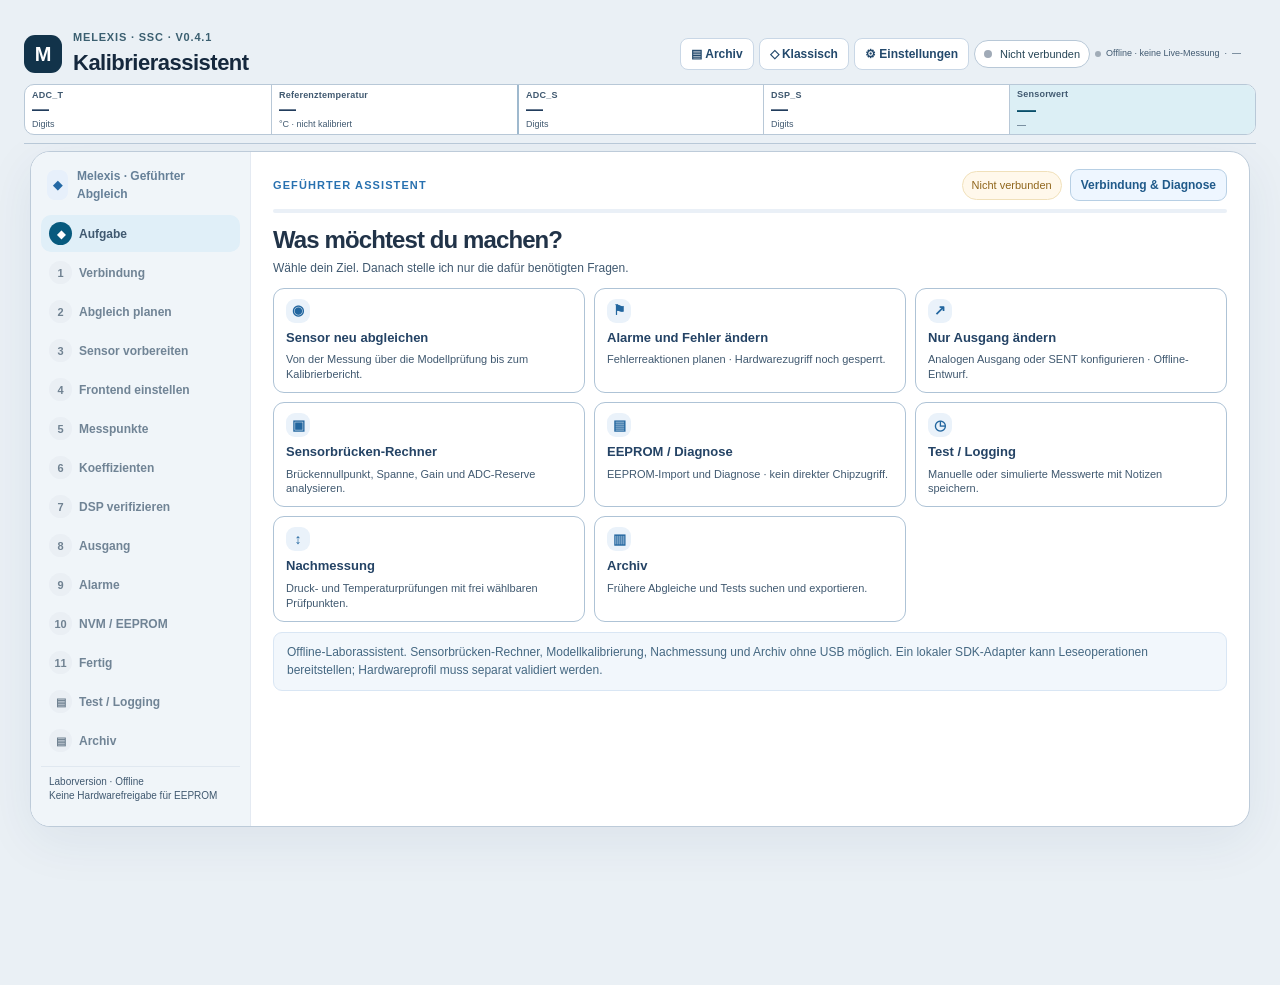
==== commit 3edd8c55: "Fix ADC polarity, add inverse bridge reconstruction and robust SDK data provenance" ====
--- a/index.html
+++ b/index.html
@@ -1,5 +1,5 @@
 <!DOCTYPE html><html lang="de-CH" class="guided-active"><head><meta charset="UTF-8"><meta name="viewport" content="width=device-width, initial-scale=1"><title>Melexis SSC – Kalibrierassistent</title><script>try{document.documentElement.dataset.theme=localStorage.getItem('mlx-theme')==='dark'?'dark':'light'}catch{}</script><link rel="stylesheet" href="master/base.css"><link rel="stylesheet" href="master/guided.css"><link rel="stylesheet" href="master/interface.css"><link rel="stylesheet" href="master/theme.css"><link rel="stylesheet" href="master/settings-refresh.css"><link rel="stylesheet" href="master/classic-compact.css"><link rel="stylesheet" href="master/verification-guide.css"><link rel="stylesheet" href="style.css"></head><body data-app-version="0.3.0"><div class="wrap"><header class="top">
-<div class="brand"><div class="logo" aria-hidden="true">M</div><div><div class="eyebrow">MELEXIS · SSC · v0.4.0</div><h1>Kalibrierassistent</h1></div></div>
+<div class="brand"><div class="logo" aria-hidden="true">M</div><div><div class="eyebrow">MELEXIS · SSC · v0.4.1</div><h1>Kalibrierassistent</h1></div></div>
 <div class="live-overview" role="group" aria-label="Live-Sensorwerte: zuerst Temperatur, danach Druck und Sensorwert">
   <div class="live-kpi" title="Temperatur-Rohwert · keine Chipverbindung"><span class="live-kpi-label">ADC_T</span><span class="live-kpi-reading" id="liveAdcT">—</span><span class="live-kpi-unit">Digits</span></div>
   <div class="live-kpi" title="Referenztemperatur · manuell oder Simulation"><span class="live-kpi-label">Referenztemperatur</span><span class="live-kpi-reading" id="liveTempC">—</span><span class="live-kpi-unit" id="liveTempUnit">°C · nicht kalibriert</span></div>
@@ -8,4 +8,4 @@
   <div class="live-kpi live-kpi-primary"><span class="live-kpi-label">Sensorwert</span><span class="live-kpi-reading" id="livePressure">—</span><span class="live-kpi-unit live-pressure-meta"><span id="livePressureUnit">—</span> <button type="button" id="livePressureInfo" class="live-pressure-info" hidden aria-label="Berechnungsdetails" aria-describedby="livePressureTooltip">?</button><span id="livePressureTooltip" class="live-pressure-tooltip" role="tooltip"></span></span></div>
 </div>
 <div class="live-connection"><div class="connection-actions"><button type="button" id="guidedHomeTop" class="settings-gear guided-home-top" title="Zur geführten Aufgabenauswahl">↩ Aufgabenauswahl</button><button type="button" id="archiveOpen" class="settings-gear" title="Lokales Kalibrierarchiv durchsuchen" hidden>▤ Archiv</button><button type="button" id="verificationOpen" hidden aria-hidden="true" tabindex="-1" title="Nachmessung öffnen"></button><button type="button" id="viewToggle" class="settings-gear" title="Zur geführten Ansicht wechseln" aria-pressed="false">◇ Klassisch</button><button type="button" id="settingsOpen" class="settings-gear" aria-expanded="false" aria-controls="settingsPanel" title="App-Einstellungen öffnen">⚙ Einstellungen</button><span class="chip"><span class="dot" id="statusDot"></span><span id="connectionStatus">Nicht verbunden</span></span><span class="live-meta"><span class="live-meta-dot" id="liveStateDot"></span><span id="liveState">Offline · keine Live-Messung</span><span aria-hidden="true">·</span><span id="liveLastRead">—</span><span id="liveDiagnostic" title="Erfolgreiche ADC_S-Live-Abfragen / Versuche" style="font-size:10px;opacity:.85"></span></span></div></div>
-</header><section class="settings-panel" id="settingsPanel" hidden aria-label="App-Einstellungen"><div class="settings-panel-head"><div><strong>App-Einstellungen</strong><span>Darstellung und Messverhalten</span></div></div><div class="settings-body"><section class="settings-group"><h3>Darstellung</h3><div class="settings-fields"><label>Farbmodus<select id="settingsTheme"><option value="light">Hell</option><option value="dark">Dunkel</option></select></label><label>Ansicht<select id="viewMode"><option value="guided">Geführt</option><option value="classic">Klassisch</option><option value="compact">Kompakt</option></select></label></div><label class="toggle"><input id="expertMode" type="checkbox"> Expertenparameter</label><label class="toggle"><input id="tooltips" type="checkbox" checked> Hover-Erklärungen</label></section><section class="settings-group"><h3>Messung</h3><label>Simulationsintervall<select id="logInterval"><option value="250">250 ms</option><option value="500">500 ms</option><option value="1000">1’000 ms</option></select></label><p class="settings-caption">Keine reale Live-Abfrage verfügbar.</p></section><section class="settings-group"><h3>Hilfen &amp; Tools</h3><a href="docs/HARDWARE.md">Technischer Status und Hardware-Freigabe</a><p><a href="https://vadergit.github.io/SSC-Calibration-Studio/">SSC Calibration Studio</a></p></section></div></section><section id="guidedWorkspace"><div class="gw-shell"><aside class="gw-sidebar"><div class="gw-backlogo"><span>◆</span> Melexis · Geführter Abgleich</div><nav id="steps" class="gw-sideitems"></nav><div class="gw-sidebar-footer">Laborversion · Offline<br>Keine Hardwarefreigabe für EEPROM</div></aside><main class="gw-main"><div class="gw-topline"><span id="gwKicker" class="gw-kicker"></span><div class="gw-connection-top-actions"><span class="gw-chipstatus is-offline">Nicht verbunden</span><button id="connectionLink" class="gw-connection-link">Verbindung &amp; Diagnose</button></div></div><div class="gw-progressbar"><span id="gwProgress"></span></div><div class="gw-heading-row"><div><h2 id="gwTitle" class="gw-title"></h2><p id="gwDesc" class="gw-desc"></p></div></div><section id="home" class="gw-page " hidden><div class="gw-columns gw-six"><button class="gw-choice" data-gw-task="calibration"><span class="gw-choice-icon">◉</span><strong>Sensor neu abgleichen</strong><small>Von der Messung über die Modellprüfung bis zum Kalibrierbericht.</small></button><button class="gw-choice" data-gw-task="alarms"><span class="gw-choice-icon">⚑</span><strong>Alarme und Fehler ändern</strong><small>Fehlerreaktionen planen · Hardwarezugriff noch gesperrt.</small></button><button class="gw-choice" data-gw-task="output"><span class="gw-choice-icon">↗</span><strong>Nur Ausgang ändern</strong><small>Analogen Ausgang oder SENT konfigurieren · Offline-Entwurf.</small></button><button type="button" class="gw-choice" data-gw-task="nvm"><span class="gw-choice-icon">▣</span><strong>Sensorbrücken-Rechner</strong><small>Brückennullpunkt, Spanne, Gain und ADC-Reserve analysieren.</small></button><button class="gw-choice" data-gw-task="inspect"><span class="gw-choice-icon">▤</span><strong>EEPROM / Diagnose</strong><small>EEPROM-Import und Diagnose · kein direkter Chipzugriff.</small></button><button class="gw-choice" data-gw-task="testlog"><span class="gw-choice-icon">◷</span><strong>Test / Logging</strong><small>Manuelle oder simulierte Messwerte mit Notizen speichern.</small></button><button class="gw-choice" data-gw-task="verification"><span class="gw-choice-icon">↕</span><strong>Nachmessung</strong><small>Druck- und Temperaturprüfungen mit frei wählbaren Prüfpunkten.</small></button><button class="gw-choice" data-gw-task="archive"><span class="gw-choice-icon">▥</span><strong>Archiv</strong><small>Frühere Abgleiche und Tests suchen und exportieren.</small></button></div><div class="gw-alert">Offline-Laborassistent. Sensorbrücken-Rechner, Modellkalibrierung, Nachmessung und Archiv ohne USB möglich. Ein lokaler SDK-Adapter kann Leseoperationen bereitstellen; Hardwareprofil muss separat validiert werden.</div></section><section id="device" class="gw-page " hidden><section class="gw-tile"><div class="gw-section-head"><div><h3>Programmieradapter und SSC</h3><p>Melexis · lokaler PTC-04 SDK-Adapter / Offline</p></div></div><div class="gw-fields fields"><label>SSC<select id="model"></select></label><label>Adapter<select id="adapter"><option>Manuelle Messwerte / Simulation</option><option value="host">PTC-04 · lokaler SDK-Adapter</option><option disabled>DIY-Programmer (nicht validiert)</option></select></label><label>Sensor-ID<input id="sensor" placeholder="Optional"></label></div><p id="modelStatus"></p><p class="gw-alert warn">Keine direkte Verbindung eines 3.3-V-GPIO mit dem Programmieranschluss. Der Hardwaretreiber und die geeignete Pegel-/Versorgungsschaltung sind noch zu validieren.</p><div class="gw-panel-actions"><button id="hostConnect" class="primary">Lokalen Adapter verbinden</button><button id="hostDisconnect" disabled>Trennen</button><button id="hostRead" disabled>Messwerte lesen</button><button id="hostLive" disabled>Live-Messung starten</button><button id="hostStop" disabled>Live-Messung stoppen</button></div><div id="hostStatus" class="gw-alert" role="status">Lokaler Adapter nicht verbunden. <a href="docs/COMMUNICATION.md">Installation</a></div><div class="gw-fields"><label>Samples pro Messpunkt<input id="hostSamples" type="number" min="1" max="100" value="12"></label><label>Abfrageintervall<select id="hostInterval"><option value="250">250 ms</option><option value="500">500 ms</option><option value="1000">1’000 ms</option></select></label></div><pre id="hostInfo" class="monoarea">Keine Adapterantwort.</pre></section></section><section id="plan" class="gw-page " hidden><div class="gw-preset-grid"><button class="gw-preset" data-p="2" data-t="1"><strong>Schnell</strong><small>2 Druckpunkte, ohne Temperaturkorrektur.</small></button><button class="gw-preset" data-p="2" data-t="2"><strong>TK0 + TKE</strong><small>2 Druckpunkte × 2 Temperaturen · Modell.</small></button><button class="gw-preset" data-p="2" data-t="3"><strong>Mit Temperatur</strong><small>2 Druckpunkte × 3 Temperaturstufen.</small></button><button class="gw-preset" data-p="3" data-t="2"><strong>Individuell</strong><small>3 Druckpunkte × 2 Temperaturstufen.</small></button></div><section class="gw-tile"><div class="gw-section-head"><div><h3>Deinen Messablauf festlegen</h3><p>Standard: vollständige Druck-Temperatur-Matrix.</p></div></div><div class="gw-fields fields"><label>Druckpunkte<select id="np"><option>2</option><option>3</option><option>4</option><option>5</option></select></label><label>Temperaturstufen<select id="nt"><option>1</option><option>2</option><option>3</option></select></label></div><div id="planPreview" class="gw-summary"></div></section></section><section id="setup" class="gw-page gw-setup-page" hidden><div class="gw-columns gw-setup-grid"><section class="gw-tile"><div class="gw-section-head"><div><h3>Druckbereich und Messung</h3><p>Standardpreset 0–100 % · anpassbar</p></div></div><div class="gw-fields fields"><label>Einheit<select id="unit"><option>%</option><option>bar</option><option>mbar</option><option>psi</option></select></label><label>Messbereich unten<input id="lo" type="number" value="0" step="any"></label><label>Messbereich oben<input id="hi" type="number" value="100" step="any"></label></div></section><section class="gw-tile"><div class="gw-section-head"><div><h3>Temperatur und Zielbereich</h3><p>Referenztemperaturen und Sollwerte.</p></div></div><div id="tempFields" class="gw-fields"></div><p class="gw-fieldnote">Standard: 10–90 % Messpunkte. Temperaturen sind echte Referenzwerte.</p></section></div></section><section id="afe" class="gw-page gw-afe-page" hidden><div class="gw-columns gw-afe-layout"><section class="gw-tile"><div class="gw-section-head"><div><h3>Verstärkung und Offset</h3><p>Nominale AFE-Berechnung · kein RAM-Schreiben</p></div></div><p>Nominaler AFE-Entwurf für beide SSCs nach den Melexis-Datenblättern. Kein Registerzugriff.</p><div class="gw-fields fields"><label>Brückenspanne (mV/V)<input id="span" type="number" value="4" step="any"></label><label>Brückenoffset (mV/V)<input id="bridgeOffset" type="number" value="0" step="any"></label><label>Brückenspeisung (V)<input id="bridgeV" type="number" value="3" step="any"></label></div><div class="gw-fields fields"><label>VDDA (V)<input id="vdda" type="number" value="3.5" step="any"></label><label>Ziel ADC-Hub (% Gesamtbereich)<input id="target" type="number" value="50" min="1" max="100" step="any"></label></div><p id="afeResult"></p><dl id="afeKpi" class="kpis"></dl></section><section class="gw-tile"><div class="gw-section-head"><div><h3>ADC_S · Modell-Aussteuerung</h3><p>Keine Live-Sensorwerte</p></div></div><div class="gw-afe-current"><strong id="afeDigits">—</strong><span>Digits Hub</span></div><canvas id="afeGraph" width="800" height="260"></canvas><div id="afeGuide" class="gw-summary"></div></section></div><div class="expert-only"><details><summary>32 Gain-Stufen und rechnerische Reserve</summary><div class="table"><table><thead><tr><th>Gain-Code</th><th>Gain</th><th>CO Betrag / Polarität</th><th>ADC-Hub</th><th>Reserve je Seite min.</th><th>Status</th></tr></thead><tbody id="afeTable"></tbody></table></div></details><details><summary>Formeln und Grenzen</summary><p>Uin = Brückenwert × Vbrg / 1000. Gain = G1 × G2 × G3 (Betrag). Offset-DAC-Differenz = ± VDDA/3 × CO/127. ADC-Hub = |Uin,FS| × Gain × 65536 / VDDA. Die Vorzeichenlage des ADC ist vor der Hardwarefreigabe zu prüfen; absolute ADC-Endpunkte sind nominale, vorzeichenkonventionelle Modellwerte. Ziel sind standardmässig maximal 50 % ADC-Gesamthub. Keine Zwischenstufen-Sättigung, Temperaturdrift oder Common-Mode-Prüfung enthalten.</p></details></div></section><section id="measurement" class="gw-page " hidden><div class="gw-points-layout"><div id="pointNav" class="gw-point-nav"></div><section class="gw-tile"><div class="gw-section-head"><div><h3>Referenzen erfassen</h3><p>Manuelle Rohwerte oder klar markierte Simulation.</p></div></div><p>Temperatur ist die tatsächlich gemessene Referenztemperatur, kein Chip-ADC-Wert. Pro Stufe wird ein lineares Druckmodell berechnet; 3 bis 5 Punkte verbessern die Regression, aktivieren jedoch keine Chip-Linearisierung. Die Standard-Druckpunkte liegen bei 10–90 % des Messbereichs.</p><div class="gw-panel-actions"><button id="captureHost" disabled class="primary">Nächsten Rohwert erfassen</button><button id="matrix">Matrix erstellen</button><button id="example">Simulationsdaten laden</button></div><form id="calibration"><div class="table"><table><thead><tr><th>Punkt</th><th>Temperatur °C</th><th>Rohwert</th><th>Referenz</th></tr></thead><tbody id="points"></tbody></table></div><button class="primary">Berechnen</button></form><p id="status" role="status"></p></section></div></section><section id="calculation" class="gw-page " hidden><section class="gw-tile"><div class="gw-section-head"><div><h3>Kalibrierung berechnen</h3><p>Lineares Referenzmodell, keine Melexis-Festpunktkoeffizienten.</p></div></div><p id="fitResult">Noch keine Berechnung.</p><div class="table"><table><thead><tr><th>Temperatur</th><th>Gain</th><th>Offset</th><th>Max. Restfehler</th></tr></thead><tbody id="coeff"></tbody></table></div><button id="calcRun" class="primary">Koeffizienten berechnen</button> <button disabled>Im RAM übernehmen &amp; rücklesen</button></section></section><section id="verification" class="gw-page " hidden><section class="gw-tile"><div class="gw-section-head"><div><h3>Ergebnis unabhängig prüfen</h3><p>Druck-/Temperaturpunkte · Modellprüfung</p></div></div><div class="gw-fields fields"><label>Prüftemperatur °C<input id="checkT" type="number" value="25" step="any"></label><label>Prüfrohwert<input id="checkRaw" type="number" step="any"></label><label>Unabhängige Referenz<input id="checkRef" type="number" step="any"></label><label>Toleranz (% FS)<input id="tol" type="number" value="0.5" min="0" step="any"></label></div><button id="verifyHost" disabled>Rohwert vom Adapter lesen</button> <button id="check">Prüfpunkt erfassen</button> <button id="resetChecks">Prüfpunkte zurücksetzen</button><p id="checkResult" role="status"></p><canvas id="graph" width="800" height="260" aria-label="Prüfabweichungen in Prozent FS"></canvas><div class="table"><table><thead><tr><th>Temperatur</th><th>Referenz</th><th>Berechnet</th><th>Fehler % FS</th><th>Resultat</th></tr></thead><tbody id="checks"></tbody></table></div></section></section><section id="output" class="gw-page " hidden><section class="gw-tile"><div class="gw-section-head"><div><h3>Ausgang und Skalierung</h3><p>MLX90328 analog · MLX90329 SENT</p></div></div><div id="analog" class="gw-fields fields"><label>VDD (V)<input id="vdd" type="number" value="5" step="any"></label><label>Ausgang unten (V)<input id="s0" type="number" value="0.5" step="any"></label><label>Ausgang oben (V)<input id="s1" type="number" value="4.5" step="any"></label></div><div id="sent" class="gw-fields fields" hidden><label>SENT Fast Channel<select id="fc"><option value="0">Druck / invertierter Druck</option><option value="1">Druck / Rolling Counter</option><option value="2">Druck / Medientemperatur</option><option value="3">Druck / interne Temperatur</option><option value="4">Nur Druck (3 × 4 Bit)</option><option value="5">Nur Druck (4 × 3 Bit)</option><option value="7">Druck / 0</option></select></label><label>Medientemperatur<select id="medium"><option>NTC</option><option>Sensorbrücke</option></select></label></div><p id="outResult"></p></section></section><section id="alarms" class="gw-page " hidden><section class="gw-tile"><div class="gw-section-head"><div><h3>Alarme & Fehler</h3><p>Modellspezifische Fehlerreaktionen noch nicht verifiziert.</p></div></div><p class="gw-alert warn">Keine bestätigte Registerzuordnung. Fehlerreaktionen können hier noch nicht verändert werden.</p><button disabled>Änderungen prüfen</button> <button disabled>Im RAM übernehmen</button></section></section><section id="programming" class="gw-page " hidden><section class="gw-tile"><div class="gw-section-head"><div><h3>EEPROM / Diagnose</h3><p>Lesen über lokalen SDK-Adapter mit explizitem Profil.</p></div></div><p class="gw-alert warn">EEPROM-/RAM-Schreiben gesperrt. Lesen nur mit nachweislich passend konfiguriertem SDK-Profil. Die berechneten Modelle sind keine Chip-Koeffizienten.</p><button id="hostEEPROM" disabled>EEPROM lesen und vergleichen</button> <button id="hostRAM" disabled>RAM lesen</button> <button id="hostBackup" disabled>Original sichern (JSON)</button> <button disabled>RAM schreiben</button> <button disabled>EEPROM programmieren</button><h3>Dokumentation</h3><p><a href="https://www.melexis.com/en/documents/documentation/datasheets/datasheet-mlx90328">MLX90328 Datenblatt</a> · <a href="https://www.melexis.com/en/documents/documentation/datasheets/datasheet-mlx90329">MLX90329 Datenblatt</a></p><div class="gw-panel-actions"><label>EEPROM-Abbild importieren (BIN oder JSON-Bytearray)<input id="eepromFile" type="file" accept=".bin,.json,application/octet-stream"></label><button id="eepromExport" disabled>Abbild exportieren</button></div><p id="eepromStatus"></p><pre id="eepromHex" class="monoarea">Noch kein Abbild geladen. Keine Registerinterpretation.</pre><h3>RAM-Rohdaten</h3><pre id="ramHex" class="monoarea">Noch nicht gelesen.</pre><h3>Benannte EEPROM-Parameter</h3><p>Öffentlich dokumentierte Parameterbezeichnungen, keine angenommenen Adressen. Werte werden nur angezeigt, wenn das SDK-Profil sie explizit liefert.</p><div class="table"><table><thead><tr><th>Parameter</th><th>Wert (SDK)</th></tr></thead><tbody id="hostParams"></tbody></table></div></section></section><section id="finish" class="gw-page " hidden><section class="gw-tile"><div class="gw-section-head"><div><h3>Abgleich abgeschlossen</h3><p>Nur Offline-Auswertung · kein Chip programmiert.</p></div></div><div id="finishStatus" class="gw-summary"></div><div class="gw-panel-actions"><button id="export">JSON-Bericht exportieren</button><button id="saveSession">Sitzung speichern</button><button id="openSession">Sitzung laden</button><input id="sessionFile" type="file" accept=".json,application/json" hidden><button id="csv">CSV exportieren</button><button id="print">Drucken / PDF</button></div><p id="sessionStatus" role="status"></p><div id="reportSummary" class="gw-summary" hidden></div></section></section><section id="testlog" class="gw-page " hidden><div class="gw-columns"><section class="gw-tile"><div class="gw-section-head"><div><h3>Messung</h3><p>Manuell erfasste oder ausdrücklich simulierte Werte.</p></div></div><div class="gw-fields"><label>Temperatur °C<input id="logT" type="number" value="25" step="any"></label><label>Rohwert (Digits)<input id="logRaw" type="number" step="any"></label><label>Referenz<input id="logRef" type="number" step="any"></label><label>Notiz<input id="logNote"></label></div><div class="gw-panel-actions"><button id="logHost" disabled>Adaptermesswert erfassen</button> <button id="logAdd" class="primary">Messwert erfassen</button><button id="logSim">Simulation starten</button><button id="logStop" disabled>Stoppen</button><button id="logClear">Zurücksetzen</button></div><p id="logStatus" role="status"></p></section><section class="gw-tile"><div class="gw-section-head"><div><h3>Live-Verlauf</h3><p>Nur aufgezeichnete Daten · keine Chipverbindung.</p></div></div><canvas id="logGraph" width="800" height="260"></canvas><div class="gw-panel-actions"><button id="logCsv">CSV</button><button id="logJson">JSON</button><button id="logArchive">Archivieren</button></div></section></div><div class="table"><table><thead><tr><th>Zeit</th><th>Quelle</th><th>Temperatur</th><th>Rohwert</th><th>Referenz</th><th>Notiz</th></tr></thead><tbody id="logRows"></tbody></table></div></section><section id="archive" class="gw-page " hidden><section class="gw-tile"><div class="gw-section-head"><div><h3>Lokales Kalibrierarchiv</h3><p>Berichte und Messungen im Browser.</p></div></div><h3>Lokales Archiv</h3><p>Berichte werden ausschliesslich im Browser gespeichert, nicht auf GitHub.</p><button id="archiveSave">Bericht archivieren</button> <button id="archiveClear">Archiv leeren</button><p id="archiveStatus" role="status"></p><div id="archiveList"></div><label>Archiv durchsuchen<input id="archiveSearch" placeholder="Sensor-ID, SSC, Datum"></label></section></section><footer class="gw-footer"><small id="progress"></small><div class="gw-actions"><button id="prev">Zurück</button><button id="next" class="primary">Weiter</button></div></footer></main></div></section></div><script type="module" src="app.mjs?v=0.4.0"></script></body></html>+</header><section class="settings-panel" id="settingsPanel" hidden aria-label="App-Einstellungen"><div class="settings-panel-head"><div><strong>App-Einstellungen</strong><span>Darstellung und Messverhalten</span></div></div><div class="settings-body"><section class="settings-group"><h3>Darstellung</h3><div class="settings-fields"><label>Farbmodus<select id="settingsTheme"><option value="light">Hell</option><option value="dark">Dunkel</option></select></label><label>Ansicht<select id="viewMode"><option value="guided">Geführt</option><option value="classic">Klassisch</option><option value="compact">Kompakt</option></select></label></div><label class="toggle"><input id="expertMode" type="checkbox"> Expertenparameter</label><label class="toggle"><input id="tooltips" type="checkbox" checked> Hover-Erklärungen</label></section><section class="settings-group"><h3>Messung</h3><label>Simulationsintervall<select id="logInterval"><option value="250">250 ms</option><option value="500">500 ms</option><option value="1000">1’000 ms</option></select></label><p class="settings-caption">Keine reale Live-Abfrage verfügbar.</p></section><section class="settings-group"><h3>Hilfen &amp; Tools</h3><a href="docs/HARDWARE.md">Technischer Status und Hardware-Freigabe</a><p><a href="https://vadergit.github.io/SSC-Calibration-Studio/">SSC Calibration Studio</a></p></section></div></section><section id="guidedWorkspace"><div class="gw-shell"><aside class="gw-sidebar"><div class="gw-backlogo"><span>◆</span> Melexis · Geführter Abgleich</div><nav id="steps" class="gw-sideitems"></nav><div class="gw-sidebar-footer">Laborversion · Offline<br>Keine Hardwarefreigabe für EEPROM</div></aside><main class="gw-main"><div class="gw-topline"><span id="gwKicker" class="gw-kicker"></span><div class="gw-connection-top-actions"><span class="gw-chipstatus is-offline">Nicht verbunden</span><button id="connectionLink" class="gw-connection-link">Verbindung &amp; Diagnose</button></div></div><div class="gw-progressbar"><span id="gwProgress"></span></div><div class="gw-heading-row"><div><h2 id="gwTitle" class="gw-title"></h2><p id="gwDesc" class="gw-desc"></p></div></div><section id="home" class="gw-page " hidden><div class="gw-columns gw-six"><button class="gw-choice" data-gw-task="calibration"><span class="gw-choice-icon">◉</span><strong>Sensor neu abgleichen</strong><small>Von der Messung über die Modellprüfung bis zum Kalibrierbericht.</small></button><button class="gw-choice" data-gw-task="alarms"><span class="gw-choice-icon">⚑</span><strong>Alarme und Fehler ändern</strong><small>Fehlerreaktionen planen · Hardwarezugriff noch gesperrt.</small></button><button class="gw-choice" data-gw-task="output"><span class="gw-choice-icon">↗</span><strong>Nur Ausgang ändern</strong><small>Analogen Ausgang oder SENT konfigurieren · Offline-Entwurf.</small></button><button type="button" class="gw-choice" data-gw-task="nvm"><span class="gw-choice-icon">▣</span><strong>Sensorbrücken-Rechner</strong><small>Brückennullpunkt, Spanne, Gain und ADC-Reserve analysieren.</small></button><button class="gw-choice" data-gw-task="inspect"><span class="gw-choice-icon">▤</span><strong>EEPROM / Diagnose</strong><small>EEPROM-Import und Diagnose · kein direkter Chipzugriff.</small></button><button class="gw-choice" data-gw-task="testlog"><span class="gw-choice-icon">◷</span><strong>Test / Logging</strong><small>Manuelle oder simulierte Messwerte mit Notizen speichern.</small></button><button class="gw-choice" data-gw-task="verification"><span class="gw-choice-icon">↕</span><strong>Nachmessung</strong><small>Druck- und Temperaturprüfungen mit frei wählbaren Prüfpunkten.</small></button><button class="gw-choice" data-gw-task="archive"><span class="gw-choice-icon">▥</span><strong>Archiv</strong><small>Frühere Abgleiche und Tests suchen und exportieren.</small></button></div><div class="gw-alert">Offline-Laborassistent. Sensorbrücken-Rechner, Modellkalibrierung, Nachmessung und Archiv ohne USB möglich. Ein lokaler SDK-Adapter kann Leseoperationen bereitstellen; Hardwareprofil muss separat validiert werden.</div></section><section id="device" class="gw-page " hidden><section class="gw-tile"><div class="gw-section-head"><div><h3>Programmieradapter und SSC</h3><p>Melexis · lokaler PTC-04 SDK-Adapter / Offline</p></div></div><div class="gw-fields fields"><label>SSC<select id="model"></select></label><label>Adapter<select id="adapter"><option>Manuelle Messwerte / Simulation</option><option value="host">PTC-04 · lokaler SDK-Adapter</option><option disabled>DIY-Programmer (nicht validiert)</option></select></label><label>Sensor-ID<input id="sensor" placeholder="Optional"></label></div><p id="modelStatus"></p><p class="gw-alert warn">Keine direkte Verbindung eines 3.3-V-GPIO mit dem Programmieranschluss. Der Hardwaretreiber und die geeignete Pegel-/Versorgungsschaltung sind noch zu validieren.</p><div class="gw-panel-actions"><button id="hostConnect" class="primary">Lokalen Adapter verbinden</button><button id="hostDisconnect" disabled>Trennen</button><button id="hostRead" disabled>Messwerte lesen</button><button id="hostLive" disabled>Live-Messung starten</button><button id="hostStop" disabled>Live-Messung stoppen</button></div><div id="hostStatus" class="gw-alert" role="status">Lokaler Adapter nicht verbunden. <a href="docs/COMMUNICATION.md">Installation</a></div><div class="gw-fields"><label>Samples pro Messpunkt<input id="hostSamples" type="number" min="1" max="100" value="12"></label><label>Abfrageintervall<select id="hostInterval"><option value="250">250 ms</option><option value="500">500 ms</option><option value="1000">1’000 ms</option></select></label></div><pre id="hostInfo" class="monoarea">Keine Adapterantwort.</pre><p><a href="docs/COMMUNICATION.md" target="_blank" rel="noopener">Adapterinstallation und Diagnose</a></p><div class="gw-panel-actions"><button id="hostDiagExport">Kommunikationsprotokoll exportieren</button></div></section></section><section id="plan" class="gw-page " hidden><div class="gw-preset-grid"><button class="gw-preset" data-p="2" data-t="1"><strong>Schnell</strong><small>2 Druckpunkte, ohne Temperaturkorrektur.</small></button><button class="gw-preset" data-p="2" data-t="2"><strong>TK0 + TKE</strong><small>2 Druckpunkte × 2 Temperaturen · Modell.</small></button><button class="gw-preset" data-p="2" data-t="3"><strong>Mit Temperatur</strong><small>2 Druckpunkte × 3 Temperaturstufen.</small></button><button class="gw-preset" data-p="3" data-t="2"><strong>Individuell</strong><small>3 Druckpunkte × 2 Temperaturstufen.</small></button></div><section class="gw-tile"><div class="gw-section-head"><div><h3>Deinen Messablauf festlegen</h3><p>Standard: vollständige Druck-Temperatur-Matrix.</p></div></div><div class="gw-fields fields"><label>Druckpunkte<select id="np"><option>2</option><option>3</option><option>4</option><option>5</option></select></label><label>Temperaturstufen<select id="nt"><option>1</option><option>2</option><option>3</option></select></label></div><div id="planPreview" class="gw-summary"></div></section></section><section id="setup" class="gw-page gw-setup-page" hidden><div class="gw-columns gw-setup-grid"><section class="gw-tile"><div class="gw-section-head"><div><h3>Druckbereich und Messung</h3><p>Standardpreset 0–100 % · anpassbar</p></div></div><div class="gw-fields fields"><label>Einheit<select id="unit"><option>%</option><option>bar</option><option>mbar</option><option>psi</option></select></label><label>Messbereich unten<input id="lo" type="number" value="0" step="any"></label><label>Messbereich oben<input id="hi" type="number" value="100" step="any"></label></div></section><section class="gw-tile"><div class="gw-section-head"><div><h3>Temperatur und Zielbereich</h3><p>Referenztemperaturen und Sollwerte.</p></div></div><div id="tempFields" class="gw-fields"></div><p class="gw-fieldnote">Standard: 10–90 % Messpunkte. Temperaturen sind echte Referenzwerte.</p></section></div></section><section id="afe" class="gw-page gw-afe-page" hidden><div class="gw-columns gw-afe-layout"><section class="gw-tile"><div class="gw-section-head"><div><h3>Verstärkung und Offset</h3><p>Nominale AFE-Berechnung · kein RAM-Schreiben</p></div></div><p>Nominaler AFE-Entwurf für beide SSCs nach den Melexis-Datenblättern. Kein Registerzugriff.</p><div class="gw-fields fields"><label>Brückenspanne (mV/V)<input id="span" type="number" value="4" step="any"></label><label>Brückenoffset (mV/V)<input id="bridgeOffset" type="number" value="0" step="any"></label><label>Brückenspeisung (V)<input id="bridgeV" type="number" value="3" step="any"></label></div><div class="gw-fields fields"><label>VDDA (V)<input id="vdda" type="number" value="3.5" step="any"></label><label>Ziel ADC-Hub (% Gesamtbereich)<input id="target" type="number" value="50" min="1" max="100" step="any"></label></div><p id="afeResult"></p><dl id="afeKpi" class="kpis"></dl></section><section class="gw-tile"><div class="gw-section-head"><div><h3>ADC_S · Modell-Aussteuerung</h3><p>Keine Live-Sensorwerte</p></div></div><div class="gw-afe-current"><strong id="afeDigits">—</strong><span>Digits Hub</span></div><canvas id="afeGraph" width="800" height="260"></canvas><div id="afeGuide" class="gw-summary"></div><details><summary>Sensorbrücke aus ADC-Werten zurückrechnen</summary><div class="gw-fields"><label>ADC Punkt 1<input id="invADC0" type="number" step="any"></label><label>ADC Punkt 2<input id="invADC1" type="number" step="any"></label><label>Referenz Punkt 1 (% FS)<input id="invP0" type="number" value="10" step="any"></label><label>Referenz Punkt 2 (% FS)<input id="invP1" type="number" value="90" step="any"></label><label>Gain-Code<input id="invGain" type="number" min="0" max="31" value="26"></label><label>CO Betrag<input id="invCO" type="number" min="0" max="127" value="0"></label><label>CO7<select id="invPol"><option>0</option><option>1</option></select></label></div><div class="gw-panel-actions"><button id="invUse">AFE-Vorschlag übernehmen</button><button id="invRun">Zurückrechnen</button></div><p id="invResult" role="status">Nur nominelle Rückrechnung mit bestätigten ADC- und AFE-Werten.</p></details></section></div><div class="expert-only"><details><summary>32 Gain-Stufen und rechnerische Reserve</summary><div class="table"><table><thead><tr><th>Gain-Code</th><th>Gain</th><th>CO Betrag / Polarität</th><th>ADC-Hub</th><th>Reserve je Seite min.</th><th>Status</th></tr></thead><tbody id="afeTable"></tbody></table></div></details><details><summary>Formeln und Grenzen</summary><p>Uin = Brückenwert × Vbrg / 1000. Gain = G1 × G2 × G3 (Betrag). Offset-DAC-Differenz = ± VDDA/3 × CO/127. ADC-Hub = |Uin,FS| × Gain × 65536 / VDDA. Die nominelle ADC-Kennlinie ist gemäss Abschnitt 11 invertiert: ADC = 32768 − Udiff × 65536 / VDDA. Die tatsächliche SDK-Rohwertkodierung muss geprüft werden. Ziel sind standardmässig maximal 50 % ADC-Gesamthub. Keine Zwischenstufen-Sättigung, Temperaturdrift oder Common-Mode-Prüfung enthalten.</p></details></div></section><section id="measurement" class="gw-page " hidden><div class="gw-points-layout"><div id="pointNav" class="gw-point-nav"></div><section class="gw-tile"><div class="gw-section-head"><div><h3>Referenzen erfassen</h3><p>Manuelle Rohwerte oder klar markierte Simulation.</p></div></div><p>Temperatur ist die tatsächlich gemessene Referenztemperatur, kein Chip-ADC-Wert. Pro Stufe wird ein lineares Druckmodell berechnet; 3 bis 5 Punkte verbessern die Regression, aktivieren jedoch keine Chip-Linearisierung. Die Standard-Druckpunkte liegen bei 10–90 % des Messbereichs.</p><div class="gw-panel-actions"><button id="captureHost" disabled class="primary">Nächsten Rohwert erfassen</button><button id="matrix">Matrix erstellen</button><button id="example">Simulationsdaten laden</button></div><form id="calibration"><div class="table"><table><thead><tr><th>Punkt</th><th>Temperatur °C</th><th>Rohwert</th><th>Referenz</th></tr></thead><tbody id="points"></tbody></table></div><button class="primary">Berechnen</button></form><p id="status" role="status"></p></section></div></section><section id="calculation" class="gw-page " hidden><section class="gw-tile"><div class="gw-section-head"><div><h3>Kalibrierung berechnen</h3><p>Lineares Referenzmodell, keine Melexis-Festpunktkoeffizienten.</p></div></div><p id="fitResult">Noch keine Berechnung.</p><div class="table"><table><thead><tr><th>Temperatur</th><th>Gain</th><th>Offset</th><th>Max. Restfehler</th></tr></thead><tbody id="coeff"></tbody></table></div><button id="calcRun" class="primary">Koeffizienten berechnen</button> <button disabled>Im RAM übernehmen &amp; rücklesen</button></section></section><section id="verification" class="gw-page " hidden><section class="gw-tile"><div class="gw-section-head"><div><h3>Ergebnis unabhängig prüfen</h3><p>Druck-/Temperaturpunkte · Modellprüfung</p></div></div><div class="gw-fields fields"><label>Prüftemperatur °C<input id="checkT" type="number" value="25" step="any"></label><label>Prüfrohwert<input id="checkRaw" type="number" step="any"></label><label>Unabhängige Referenz<input id="checkRef" type="number" step="any"></label><label>Toleranz (% FS)<input id="tol" type="number" value="0.5" min="0" step="any"></label></div><button id="verifyHost" disabled>Rohwert vom Adapter lesen</button> <button id="check">Prüfpunkt erfassen</button> <button id="resetChecks">Prüfpunkte zurücksetzen</button><p id="checkResult" role="status"></p><canvas id="graph" width="800" height="260" aria-label="Prüfabweichungen in Prozent FS"></canvas><div class="table"><table><thead><tr><th>Temperatur</th><th>Referenz</th><th>Berechnet</th><th>Fehler % FS</th><th>Resultat</th></tr></thead><tbody id="checks"></tbody></table></div></section></section><section id="output" class="gw-page " hidden><section class="gw-tile"><div class="gw-section-head"><div><h3>Ausgang und Skalierung</h3><p>MLX90328 analog · MLX90329 SENT</p></div></div><div id="analog" class="gw-fields fields"><label>VDD (V)<input id="vdd" type="number" value="5" step="any"></label><label>Ausgang unten (V)<input id="s0" type="number" value="0.5" step="any"></label><label>Ausgang oben (V)<input id="s1" type="number" value="4.5" step="any"></label></div><div id="sent" class="gw-fields fields" hidden><label>SENT Fast Channel<select id="fc"><option value="0">Druck / invertierter Druck</option><option value="1">Druck / Rolling Counter</option><option value="2">Druck / Medientemperatur</option><option value="3">Druck / interne Temperatur</option><option value="4">Nur Druck (3 × 4 Bit)</option><option value="5">Nur Druck (4 × 3 Bit)</option><option value="7">Druck / 0</option></select></label><label>Medientemperatur<select id="medium"><option>NTC</option><option>Sensorbrücke</option></select></label></div><p id="outResult"></p></section></section><section id="alarms" class="gw-page " hidden><section class="gw-tile"><div class="gw-section-head"><div><h3>Alarme & Fehler</h3><p>Modellspezifische Fehlerreaktionen noch nicht verifiziert.</p></div></div><p class="gw-alert warn">Keine bestätigte Registerzuordnung. Fehlerreaktionen können hier noch nicht verändert werden.</p><button disabled>Änderungen prüfen</button> <button disabled>Im RAM übernehmen</button></section></section><section id="programming" class="gw-page " hidden><section class="gw-tile"><div class="gw-section-head"><div><h3>EEPROM / Diagnose</h3><p>Lesen über lokalen SDK-Adapter mit explizitem Profil.</p></div></div><p class="gw-alert warn">EEPROM-/RAM-Schreiben gesperrt. Lesen nur mit nachweislich passend konfiguriertem SDK-Profil. Die berechneten Modelle sind keine Chip-Koeffizienten.</p><button id="hostEEPROM" disabled>EEPROM lesen und vergleichen</button> <button id="hostRAM" disabled>RAM lesen</button> <button id="hostBackup" disabled>Original sichern (JSON)</button> <button disabled>RAM schreiben</button> <button disabled>EEPROM programmieren</button><h3>Dokumentation</h3><p><a href="https://www.melexis.com/en/documents/documentation/datasheets/datasheet-mlx90328">MLX90328 Datenblatt</a> · <a href="https://www.melexis.com/en/documents/documentation/datasheets/datasheet-mlx90329">MLX90329 Datenblatt</a></p><div class="gw-panel-actions"><label>EEPROM-Abbild importieren (BIN oder JSON-Bytearray)<input id="eepromFile" type="file" accept=".bin,.json,application/octet-stream"></label><button id="eepromExport" disabled>Abbild exportieren</button></div><p id="eepromStatus"></p><pre id="eepromHex" class="monoarea">Noch kein Abbild geladen. Keine Registerinterpretation.</pre><h3>EEPROM-Vergleich</h3><label>Vergleichsabbild (BIN, JSON-Bytearray oder Backup)<input id="compareFile" type="file" accept=".bin,.json,application/octet-stream"></label><p id="compareResult" role="status"></p><pre id="compareHex" class="monoarea">Noch kein Vergleich.</pre><h3>RAM-Rohdaten</h3><pre id="ramHex" class="monoarea">Noch nicht gelesen.</pre><h3>Benannte EEPROM-Parameter</h3><p>Öffentlich dokumentierte Parameterbezeichnungen, keine angenommenen Adressen. Werte werden nur angezeigt, wenn das SDK-Profil sie explizit liefert.</p><div class="table"><table><thead><tr><th>Parameter</th><th>Wert (SDK)</th></tr></thead><tbody id="hostParams"></tbody></table></div></section></section><section id="finish" class="gw-page " hidden><section class="gw-tile"><div class="gw-section-head"><div><h3>Abgleich abgeschlossen</h3><p>Nur Offline-Auswertung · kein Chip programmiert.</p></div></div><div id="finishStatus" class="gw-summary"></div><div class="gw-panel-actions"><button id="export">JSON-Bericht exportieren</button><button id="saveSession">Sitzung speichern</button><button id="openSession">Sitzung laden</button><input id="sessionFile" type="file" accept=".json,application/json" hidden><button id="csv">CSV exportieren</button><button id="print">Drucken / PDF</button></div><p id="sessionStatus" role="status"></p><div id="reportSummary" class="gw-summary" hidden></div></section></section><section id="testlog" class="gw-page " hidden><div class="gw-columns"><section class="gw-tile"><div class="gw-section-head"><div><h3>Messung</h3><p>Manuell erfasste oder ausdrücklich simulierte Werte.</p></div></div><div class="gw-fields"><label>Temperatur °C<input id="logT" type="number" value="25" step="any"></label><label>Rohwert (Digits)<input id="logRaw" type="number" step="any"></label><label>Referenz<input id="logRef" type="number" step="any"></label><label>Notiz<input id="logNote"></label></div><div class="gw-panel-actions"><button id="logHost" disabled>Adaptermesswert erfassen</button> <button id="logAdd" class="primary">Messwert erfassen</button><button id="logSim">Simulation starten</button><button id="logStop" disabled>Stoppen</button><button id="logClear">Zurücksetzen</button></div><p id="logStatus" role="status"></p></section><section class="gw-tile"><div class="gw-section-head"><div><h3>Live-Verlauf</h3><p>Nur aufgezeichnete Daten · keine Chipverbindung.</p></div></div><canvas id="logGraph" width="800" height="260"></canvas><div class="gw-panel-actions"><button id="logCsv">CSV</button><button id="logJson">JSON</button><button id="logArchive">Archivieren</button></div></section></div><div class="table"><table><thead><tr><th>Zeit</th><th>Quelle</th><th>Temperatur</th><th>Rohwert</th><th>Referenz</th><th>Notiz</th></tr></thead><tbody id="logRows"></tbody></table></div></section><section id="archive" class="gw-page " hidden><section class="gw-tile"><div class="gw-section-head"><div><h3>Lokales Kalibrierarchiv</h3><p>Berichte und Messungen im Browser.</p></div></div><h3>Lokales Archiv</h3><p>Berichte werden ausschliesslich im Browser gespeichert, nicht auf GitHub.</p><button id="archiveSave">Bericht archivieren</button> <button id="archiveClear">Archiv leeren</button><p id="archiveStatus" role="status"></p><div id="archiveList"></div><label>Archiv durchsuchen<input id="archiveSearch" placeholder="Sensor-ID, SSC, Datum"></label></section></section><footer class="gw-footer"><small id="progress"></small><div class="gw-actions"><button id="prev">Zurück</button><button id="next" class="primary">Weiter</button></div></footer></main></div></section></div><script type="module" src="app.mjs?v=0.4.1"></script></body></html>
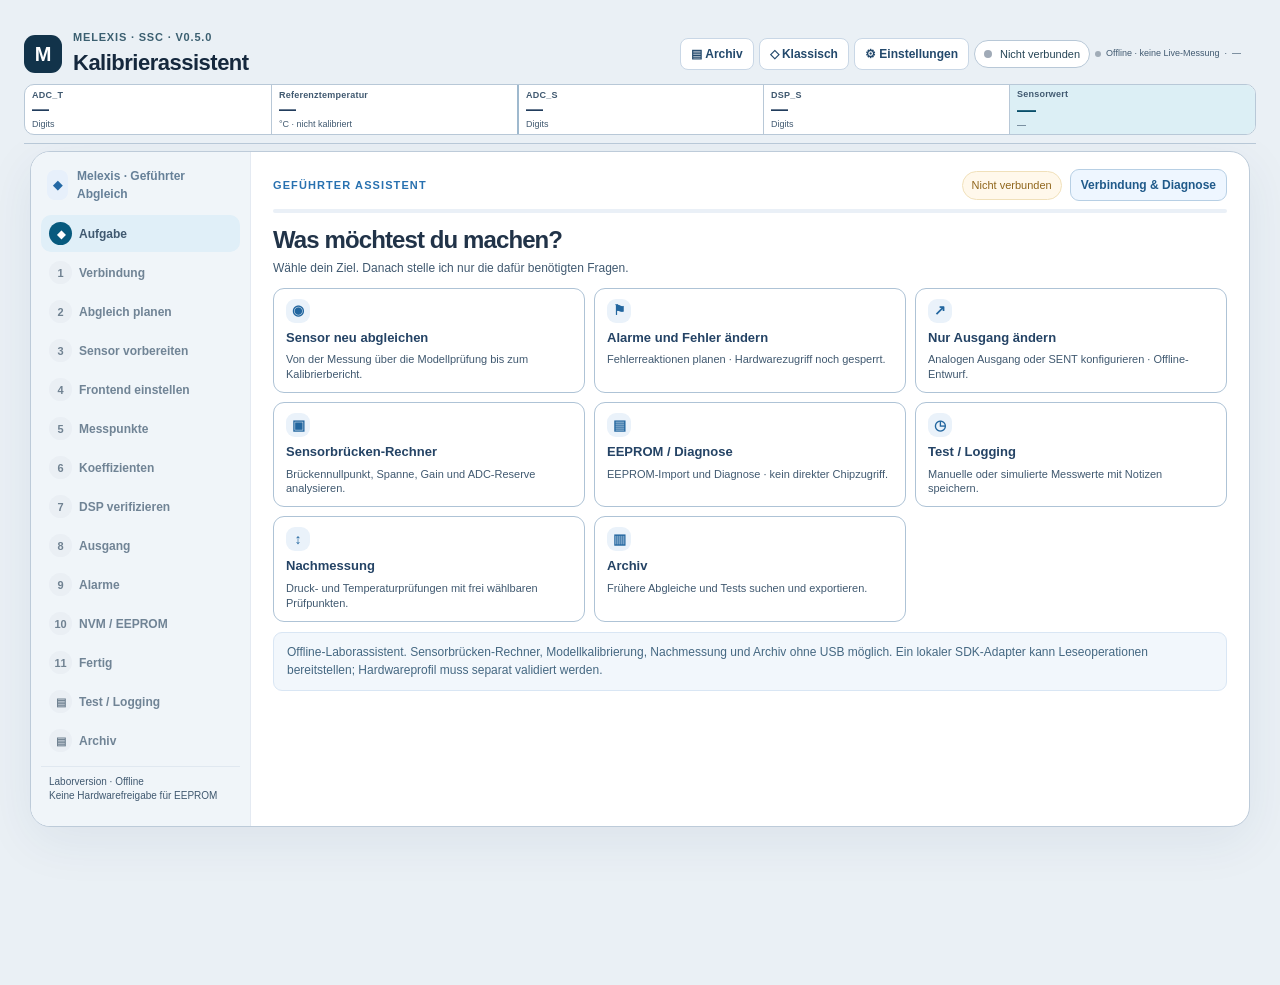
==== commit 6f1bb9ae: "Add ESP32-C3 and Pro Micro Web Serial transport and diagnostic firmware alongside PTC-04" ====
--- a/index.html
+++ b/index.html
@@ -1,5 +1,5 @@
 <!DOCTYPE html><html lang="de-CH" class="guided-active"><head><meta charset="UTF-8"><meta name="viewport" content="width=device-width, initial-scale=1"><title>Melexis SSC – Kalibrierassistent</title><script>try{document.documentElement.dataset.theme=localStorage.getItem('mlx-theme')==='dark'?'dark':'light'}catch{}</script><link rel="stylesheet" href="master/base.css"><link rel="stylesheet" href="master/guided.css"><link rel="stylesheet" href="master/interface.css"><link rel="stylesheet" href="master/theme.css"><link rel="stylesheet" href="master/settings-refresh.css"><link rel="stylesheet" href="master/classic-compact.css"><link rel="stylesheet" href="master/verification-guide.css"><link rel="stylesheet" href="style.css"></head><body data-app-version="0.3.0"><div class="wrap"><header class="top">
-<div class="brand"><div class="logo" aria-hidden="true">M</div><div><div class="eyebrow">MELEXIS · SSC · v0.4.1</div><h1>Kalibrierassistent</h1></div></div>
+<div class="brand"><div class="logo" aria-hidden="true">M</div><div><div class="eyebrow">MELEXIS · SSC · v0.5.0</div><h1>Kalibrierassistent</h1></div></div>
 <div class="live-overview" role="group" aria-label="Live-Sensorwerte: zuerst Temperatur, danach Druck und Sensorwert">
   <div class="live-kpi" title="Temperatur-Rohwert · keine Chipverbindung"><span class="live-kpi-label">ADC_T</span><span class="live-kpi-reading" id="liveAdcT">—</span><span class="live-kpi-unit">Digits</span></div>
   <div class="live-kpi" title="Referenztemperatur · manuell oder Simulation"><span class="live-kpi-label">Referenztemperatur</span><span class="live-kpi-reading" id="liveTempC">—</span><span class="live-kpi-unit" id="liveTempUnit">°C · nicht kalibriert</span></div>
@@ -8,4 +8,4 @@
   <div class="live-kpi live-kpi-primary"><span class="live-kpi-label">Sensorwert</span><span class="live-kpi-reading" id="livePressure">—</span><span class="live-kpi-unit live-pressure-meta"><span id="livePressureUnit">—</span> <button type="button" id="livePressureInfo" class="live-pressure-info" hidden aria-label="Berechnungsdetails" aria-describedby="livePressureTooltip">?</button><span id="livePressureTooltip" class="live-pressure-tooltip" role="tooltip"></span></span></div>
 </div>
 <div class="live-connection"><div class="connection-actions"><button type="button" id="guidedHomeTop" class="settings-gear guided-home-top" title="Zur geführten Aufgabenauswahl">↩ Aufgabenauswahl</button><button type="button" id="archiveOpen" class="settings-gear" title="Lokales Kalibrierarchiv durchsuchen" hidden>▤ Archiv</button><button type="button" id="verificationOpen" hidden aria-hidden="true" tabindex="-1" title="Nachmessung öffnen"></button><button type="button" id="viewToggle" class="settings-gear" title="Zur geführten Ansicht wechseln" aria-pressed="false">◇ Klassisch</button><button type="button" id="settingsOpen" class="settings-gear" aria-expanded="false" aria-controls="settingsPanel" title="App-Einstellungen öffnen">⚙ Einstellungen</button><span class="chip"><span class="dot" id="statusDot"></span><span id="connectionStatus">Nicht verbunden</span></span><span class="live-meta"><span class="live-meta-dot" id="liveStateDot"></span><span id="liveState">Offline · keine Live-Messung</span><span aria-hidden="true">·</span><span id="liveLastRead">—</span><span id="liveDiagnostic" title="Erfolgreiche ADC_S-Live-Abfragen / Versuche" style="font-size:10px;opacity:.85"></span></span></div></div>
-</header><section class="settings-panel" id="settingsPanel" hidden aria-label="App-Einstellungen"><div class="settings-panel-head"><div><strong>App-Einstellungen</strong><span>Darstellung und Messverhalten</span></div></div><div class="settings-body"><section class="settings-group"><h3>Darstellung</h3><div class="settings-fields"><label>Farbmodus<select id="settingsTheme"><option value="light">Hell</option><option value="dark">Dunkel</option></select></label><label>Ansicht<select id="viewMode"><option value="guided">Geführt</option><option value="classic">Klassisch</option><option value="compact">Kompakt</option></select></label></div><label class="toggle"><input id="expertMode" type="checkbox"> Expertenparameter</label><label class="toggle"><input id="tooltips" type="checkbox" checked> Hover-Erklärungen</label></section><section class="settings-group"><h3>Messung</h3><label>Simulationsintervall<select id="logInterval"><option value="250">250 ms</option><option value="500">500 ms</option><option value="1000">1’000 ms</option></select></label><p class="settings-caption">Keine reale Live-Abfrage verfügbar.</p></section><section class="settings-group"><h3>Hilfen &amp; Tools</h3><a href="docs/HARDWARE.md">Technischer Status und Hardware-Freigabe</a><p><a href="https://vadergit.github.io/SSC-Calibration-Studio/">SSC Calibration Studio</a></p></section></div></section><section id="guidedWorkspace"><div class="gw-shell"><aside class="gw-sidebar"><div class="gw-backlogo"><span>◆</span> Melexis · Geführter Abgleich</div><nav id="steps" class="gw-sideitems"></nav><div class="gw-sidebar-footer">Laborversion · Offline<br>Keine Hardwarefreigabe für EEPROM</div></aside><main class="gw-main"><div class="gw-topline"><span id="gwKicker" class="gw-kicker"></span><div class="gw-connection-top-actions"><span class="gw-chipstatus is-offline">Nicht verbunden</span><button id="connectionLink" class="gw-connection-link">Verbindung &amp; Diagnose</button></div></div><div class="gw-progressbar"><span id="gwProgress"></span></div><div class="gw-heading-row"><div><h2 id="gwTitle" class="gw-title"></h2><p id="gwDesc" class="gw-desc"></p></div></div><section id="home" class="gw-page " hidden><div class="gw-columns gw-six"><button class="gw-choice" data-gw-task="calibration"><span class="gw-choice-icon">◉</span><strong>Sensor neu abgleichen</strong><small>Von der Messung über die Modellprüfung bis zum Kalibrierbericht.</small></button><button class="gw-choice" data-gw-task="alarms"><span class="gw-choice-icon">⚑</span><strong>Alarme und Fehler ändern</strong><small>Fehlerreaktionen planen · Hardwarezugriff noch gesperrt.</small></button><button class="gw-choice" data-gw-task="output"><span class="gw-choice-icon">↗</span><strong>Nur Ausgang ändern</strong><small>Analogen Ausgang oder SENT konfigurieren · Offline-Entwurf.</small></button><button type="button" class="gw-choice" data-gw-task="nvm"><span class="gw-choice-icon">▣</span><strong>Sensorbrücken-Rechner</strong><small>Brückennullpunkt, Spanne, Gain und ADC-Reserve analysieren.</small></button><button class="gw-choice" data-gw-task="inspect"><span class="gw-choice-icon">▤</span><strong>EEPROM / Diagnose</strong><small>EEPROM-Import und Diagnose · kein direkter Chipzugriff.</small></button><button class="gw-choice" data-gw-task="testlog"><span class="gw-choice-icon">◷</span><strong>Test / Logging</strong><small>Manuelle oder simulierte Messwerte mit Notizen speichern.</small></button><button class="gw-choice" data-gw-task="verification"><span class="gw-choice-icon">↕</span><strong>Nachmessung</strong><small>Druck- und Temperaturprüfungen mit frei wählbaren Prüfpunkten.</small></button><button class="gw-choice" data-gw-task="archive"><span class="gw-choice-icon">▥</span><strong>Archiv</strong><small>Frühere Abgleiche und Tests suchen und exportieren.</small></button></div><div class="gw-alert">Offline-Laborassistent. Sensorbrücken-Rechner, Modellkalibrierung, Nachmessung und Archiv ohne USB möglich. Ein lokaler SDK-Adapter kann Leseoperationen bereitstellen; Hardwareprofil muss separat validiert werden.</div></section><section id="device" class="gw-page " hidden><section class="gw-tile"><div class="gw-section-head"><div><h3>Programmieradapter und SSC</h3><p>Melexis · lokaler PTC-04 SDK-Adapter / Offline</p></div></div><div class="gw-fields fields"><label>SSC<select id="model"></select></label><label>Adapter<select id="adapter"><option>Manuelle Messwerte / Simulation</option><option value="host">PTC-04 · lokaler SDK-Adapter</option><option disabled>DIY-Programmer (nicht validiert)</option></select></label><label>Sensor-ID<input id="sensor" placeholder="Optional"></label></div><p id="modelStatus"></p><p class="gw-alert warn">Keine direkte Verbindung eines 3.3-V-GPIO mit dem Programmieranschluss. Der Hardwaretreiber und die geeignete Pegel-/Versorgungsschaltung sind noch zu validieren.</p><div class="gw-panel-actions"><button id="hostConnect" class="primary">Lokalen Adapter verbinden</button><button id="hostDisconnect" disabled>Trennen</button><button id="hostRead" disabled>Messwerte lesen</button><button id="hostLive" disabled>Live-Messung starten</button><button id="hostStop" disabled>Live-Messung stoppen</button></div><div id="hostStatus" class="gw-alert" role="status">Lokaler Adapter nicht verbunden. <a href="docs/COMMUNICATION.md">Installation</a></div><div class="gw-fields"><label>Samples pro Messpunkt<input id="hostSamples" type="number" min="1" max="100" value="12"></label><label>Abfrageintervall<select id="hostInterval"><option value="250">250 ms</option><option value="500">500 ms</option><option value="1000">1’000 ms</option></select></label></div><pre id="hostInfo" class="monoarea">Keine Adapterantwort.</pre><p><a href="docs/COMMUNICATION.md" target="_blank" rel="noopener">Adapterinstallation und Diagnose</a></p><div class="gw-panel-actions"><button id="hostDiagExport">Kommunikationsprotokoll exportieren</button></div></section></section><section id="plan" class="gw-page " hidden><div class="gw-preset-grid"><button class="gw-preset" data-p="2" data-t="1"><strong>Schnell</strong><small>2 Druckpunkte, ohne Temperaturkorrektur.</small></button><button class="gw-preset" data-p="2" data-t="2"><strong>TK0 + TKE</strong><small>2 Druckpunkte × 2 Temperaturen · Modell.</small></button><button class="gw-preset" data-p="2" data-t="3"><strong>Mit Temperatur</strong><small>2 Druckpunkte × 3 Temperaturstufen.</small></button><button class="gw-preset" data-p="3" data-t="2"><strong>Individuell</strong><small>3 Druckpunkte × 2 Temperaturstufen.</small></button></div><section class="gw-tile"><div class="gw-section-head"><div><h3>Deinen Messablauf festlegen</h3><p>Standard: vollständige Druck-Temperatur-Matrix.</p></div></div><div class="gw-fields fields"><label>Druckpunkte<select id="np"><option>2</option><option>3</option><option>4</option><option>5</option></select></label><label>Temperaturstufen<select id="nt"><option>1</option><option>2</option><option>3</option></select></label></div><div id="planPreview" class="gw-summary"></div></section></section><section id="setup" class="gw-page gw-setup-page" hidden><div class="gw-columns gw-setup-grid"><section class="gw-tile"><div class="gw-section-head"><div><h3>Druckbereich und Messung</h3><p>Standardpreset 0–100 % · anpassbar</p></div></div><div class="gw-fields fields"><label>Einheit<select id="unit"><option>%</option><option>bar</option><option>mbar</option><option>psi</option></select></label><label>Messbereich unten<input id="lo" type="number" value="0" step="any"></label><label>Messbereich oben<input id="hi" type="number" value="100" step="any"></label></div></section><section class="gw-tile"><div class="gw-section-head"><div><h3>Temperatur und Zielbereich</h3><p>Referenztemperaturen und Sollwerte.</p></div></div><div id="tempFields" class="gw-fields"></div><p class="gw-fieldnote">Standard: 10–90 % Messpunkte. Temperaturen sind echte Referenzwerte.</p></section></div></section><section id="afe" class="gw-page gw-afe-page" hidden><div class="gw-columns gw-afe-layout"><section class="gw-tile"><div class="gw-section-head"><div><h3>Verstärkung und Offset</h3><p>Nominale AFE-Berechnung · kein RAM-Schreiben</p></div></div><p>Nominaler AFE-Entwurf für beide SSCs nach den Melexis-Datenblättern. Kein Registerzugriff.</p><div class="gw-fields fields"><label>Brückenspanne (mV/V)<input id="span" type="number" value="4" step="any"></label><label>Brückenoffset (mV/V)<input id="bridgeOffset" type="number" value="0" step="any"></label><label>Brückenspeisung (V)<input id="bridgeV" type="number" value="3" step="any"></label></div><div class="gw-fields fields"><label>VDDA (V)<input id="vdda" type="number" value="3.5" step="any"></label><label>Ziel ADC-Hub (% Gesamtbereich)<input id="target" type="number" value="50" min="1" max="100" step="any"></label></div><p id="afeResult"></p><dl id="afeKpi" class="kpis"></dl></section><section class="gw-tile"><div class="gw-section-head"><div><h3>ADC_S · Modell-Aussteuerung</h3><p>Keine Live-Sensorwerte</p></div></div><div class="gw-afe-current"><strong id="afeDigits">—</strong><span>Digits Hub</span></div><canvas id="afeGraph" width="800" height="260"></canvas><div id="afeGuide" class="gw-summary"></div><details><summary>Sensorbrücke aus ADC-Werten zurückrechnen</summary><div class="gw-fields"><label>ADC Punkt 1<input id="invADC0" type="number" step="any"></label><label>ADC Punkt 2<input id="invADC1" type="number" step="any"></label><label>Referenz Punkt 1 (% FS)<input id="invP0" type="number" value="10" step="any"></label><label>Referenz Punkt 2 (% FS)<input id="invP1" type="number" value="90" step="any"></label><label>Gain-Code<input id="invGain" type="number" min="0" max="31" value="26"></label><label>CO Betrag<input id="invCO" type="number" min="0" max="127" value="0"></label><label>CO7<select id="invPol"><option>0</option><option>1</option></select></label></div><div class="gw-panel-actions"><button id="invUse">AFE-Vorschlag übernehmen</button><button id="invRun">Zurückrechnen</button></div><p id="invResult" role="status">Nur nominelle Rückrechnung mit bestätigten ADC- und AFE-Werten.</p></details></section></div><div class="expert-only"><details><summary>32 Gain-Stufen und rechnerische Reserve</summary><div class="table"><table><thead><tr><th>Gain-Code</th><th>Gain</th><th>CO Betrag / Polarität</th><th>ADC-Hub</th><th>Reserve je Seite min.</th><th>Status</th></tr></thead><tbody id="afeTable"></tbody></table></div></details><details><summary>Formeln und Grenzen</summary><p>Uin = Brückenwert × Vbrg / 1000. Gain = G1 × G2 × G3 (Betrag). Offset-DAC-Differenz = ± VDDA/3 × CO/127. ADC-Hub = |Uin,FS| × Gain × 65536 / VDDA. Die nominelle ADC-Kennlinie ist gemäss Abschnitt 11 invertiert: ADC = 32768 − Udiff × 65536 / VDDA. Die tatsächliche SDK-Rohwertkodierung muss geprüft werden. Ziel sind standardmässig maximal 50 % ADC-Gesamthub. Keine Zwischenstufen-Sättigung, Temperaturdrift oder Common-Mode-Prüfung enthalten.</p></details></div></section><section id="measurement" class="gw-page " hidden><div class="gw-points-layout"><div id="pointNav" class="gw-point-nav"></div><section class="gw-tile"><div class="gw-section-head"><div><h3>Referenzen erfassen</h3><p>Manuelle Rohwerte oder klar markierte Simulation.</p></div></div><p>Temperatur ist die tatsächlich gemessene Referenztemperatur, kein Chip-ADC-Wert. Pro Stufe wird ein lineares Druckmodell berechnet; 3 bis 5 Punkte verbessern die Regression, aktivieren jedoch keine Chip-Linearisierung. Die Standard-Druckpunkte liegen bei 10–90 % des Messbereichs.</p><div class="gw-panel-actions"><button id="captureHost" disabled class="primary">Nächsten Rohwert erfassen</button><button id="matrix">Matrix erstellen</button><button id="example">Simulationsdaten laden</button></div><form id="calibration"><div class="table"><table><thead><tr><th>Punkt</th><th>Temperatur °C</th><th>Rohwert</th><th>Referenz</th></tr></thead><tbody id="points"></tbody></table></div><button class="primary">Berechnen</button></form><p id="status" role="status"></p></section></div></section><section id="calculation" class="gw-page " hidden><section class="gw-tile"><div class="gw-section-head"><div><h3>Kalibrierung berechnen</h3><p>Lineares Referenzmodell, keine Melexis-Festpunktkoeffizienten.</p></div></div><p id="fitResult">Noch keine Berechnung.</p><div class="table"><table><thead><tr><th>Temperatur</th><th>Gain</th><th>Offset</th><th>Max. Restfehler</th></tr></thead><tbody id="coeff"></tbody></table></div><button id="calcRun" class="primary">Koeffizienten berechnen</button> <button disabled>Im RAM übernehmen &amp; rücklesen</button></section></section><section id="verification" class="gw-page " hidden><section class="gw-tile"><div class="gw-section-head"><div><h3>Ergebnis unabhängig prüfen</h3><p>Druck-/Temperaturpunkte · Modellprüfung</p></div></div><div class="gw-fields fields"><label>Prüftemperatur °C<input id="checkT" type="number" value="25" step="any"></label><label>Prüfrohwert<input id="checkRaw" type="number" step="any"></label><label>Unabhängige Referenz<input id="checkRef" type="number" step="any"></label><label>Toleranz (% FS)<input id="tol" type="number" value="0.5" min="0" step="any"></label></div><button id="verifyHost" disabled>Rohwert vom Adapter lesen</button> <button id="check">Prüfpunkt erfassen</button> <button id="resetChecks">Prüfpunkte zurücksetzen</button><p id="checkResult" role="status"></p><canvas id="graph" width="800" height="260" aria-label="Prüfabweichungen in Prozent FS"></canvas><div class="table"><table><thead><tr><th>Temperatur</th><th>Referenz</th><th>Berechnet</th><th>Fehler % FS</th><th>Resultat</th></tr></thead><tbody id="checks"></tbody></table></div></section></section><section id="output" class="gw-page " hidden><section class="gw-tile"><div class="gw-section-head"><div><h3>Ausgang und Skalierung</h3><p>MLX90328 analog · MLX90329 SENT</p></div></div><div id="analog" class="gw-fields fields"><label>VDD (V)<input id="vdd" type="number" value="5" step="any"></label><label>Ausgang unten (V)<input id="s0" type="number" value="0.5" step="any"></label><label>Ausgang oben (V)<input id="s1" type="number" value="4.5" step="any"></label></div><div id="sent" class="gw-fields fields" hidden><label>SENT Fast Channel<select id="fc"><option value="0">Druck / invertierter Druck</option><option value="1">Druck / Rolling Counter</option><option value="2">Druck / Medientemperatur</option><option value="3">Druck / interne Temperatur</option><option value="4">Nur Druck (3 × 4 Bit)</option><option value="5">Nur Druck (4 × 3 Bit)</option><option value="7">Druck / 0</option></select></label><label>Medientemperatur<select id="medium"><option>NTC</option><option>Sensorbrücke</option></select></label></div><p id="outResult"></p></section></section><section id="alarms" class="gw-page " hidden><section class="gw-tile"><div class="gw-section-head"><div><h3>Alarme & Fehler</h3><p>Modellspezifische Fehlerreaktionen noch nicht verifiziert.</p></div></div><p class="gw-alert warn">Keine bestätigte Registerzuordnung. Fehlerreaktionen können hier noch nicht verändert werden.</p><button disabled>Änderungen prüfen</button> <button disabled>Im RAM übernehmen</button></section></section><section id="programming" class="gw-page " hidden><section class="gw-tile"><div class="gw-section-head"><div><h3>EEPROM / Diagnose</h3><p>Lesen über lokalen SDK-Adapter mit explizitem Profil.</p></div></div><p class="gw-alert warn">EEPROM-/RAM-Schreiben gesperrt. Lesen nur mit nachweislich passend konfiguriertem SDK-Profil. Die berechneten Modelle sind keine Chip-Koeffizienten.</p><button id="hostEEPROM" disabled>EEPROM lesen und vergleichen</button> <button id="hostRAM" disabled>RAM lesen</button> <button id="hostBackup" disabled>Original sichern (JSON)</button> <button disabled>RAM schreiben</button> <button disabled>EEPROM programmieren</button><h3>Dokumentation</h3><p><a href="https://www.melexis.com/en/documents/documentation/datasheets/datasheet-mlx90328">MLX90328 Datenblatt</a> · <a href="https://www.melexis.com/en/documents/documentation/datasheets/datasheet-mlx90329">MLX90329 Datenblatt</a></p><div class="gw-panel-actions"><label>EEPROM-Abbild importieren (BIN oder JSON-Bytearray)<input id="eepromFile" type="file" accept=".bin,.json,application/octet-stream"></label><button id="eepromExport" disabled>Abbild exportieren</button></div><p id="eepromStatus"></p><pre id="eepromHex" class="monoarea">Noch kein Abbild geladen. Keine Registerinterpretation.</pre><h3>EEPROM-Vergleich</h3><label>Vergleichsabbild (BIN, JSON-Bytearray oder Backup)<input id="compareFile" type="file" accept=".bin,.json,application/octet-stream"></label><p id="compareResult" role="status"></p><pre id="compareHex" class="monoarea">Noch kein Vergleich.</pre><h3>RAM-Rohdaten</h3><pre id="ramHex" class="monoarea">Noch nicht gelesen.</pre><h3>Benannte EEPROM-Parameter</h3><p>Öffentlich dokumentierte Parameterbezeichnungen, keine angenommenen Adressen. Werte werden nur angezeigt, wenn das SDK-Profil sie explizit liefert.</p><div class="table"><table><thead><tr><th>Parameter</th><th>Wert (SDK)</th></tr></thead><tbody id="hostParams"></tbody></table></div></section></section><section id="finish" class="gw-page " hidden><section class="gw-tile"><div class="gw-section-head"><div><h3>Abgleich abgeschlossen</h3><p>Nur Offline-Auswertung · kein Chip programmiert.</p></div></div><div id="finishStatus" class="gw-summary"></div><div class="gw-panel-actions"><button id="export">JSON-Bericht exportieren</button><button id="saveSession">Sitzung speichern</button><button id="openSession">Sitzung laden</button><input id="sessionFile" type="file" accept=".json,application/json" hidden><button id="csv">CSV exportieren</button><button id="print">Drucken / PDF</button></div><p id="sessionStatus" role="status"></p><div id="reportSummary" class="gw-summary" hidden></div></section></section><section id="testlog" class="gw-page " hidden><div class="gw-columns"><section class="gw-tile"><div class="gw-section-head"><div><h3>Messung</h3><p>Manuell erfasste oder ausdrücklich simulierte Werte.</p></div></div><div class="gw-fields"><label>Temperatur °C<input id="logT" type="number" value="25" step="any"></label><label>Rohwert (Digits)<input id="logRaw" type="number" step="any"></label><label>Referenz<input id="logRef" type="number" step="any"></label><label>Notiz<input id="logNote"></label></div><div class="gw-panel-actions"><button id="logHost" disabled>Adaptermesswert erfassen</button> <button id="logAdd" class="primary">Messwert erfassen</button><button id="logSim">Simulation starten</button><button id="logStop" disabled>Stoppen</button><button id="logClear">Zurücksetzen</button></div><p id="logStatus" role="status"></p></section><section class="gw-tile"><div class="gw-section-head"><div><h3>Live-Verlauf</h3><p>Nur aufgezeichnete Daten · keine Chipverbindung.</p></div></div><canvas id="logGraph" width="800" height="260"></canvas><div class="gw-panel-actions"><button id="logCsv">CSV</button><button id="logJson">JSON</button><button id="logArchive">Archivieren</button></div></section></div><div class="table"><table><thead><tr><th>Zeit</th><th>Quelle</th><th>Temperatur</th><th>Rohwert</th><th>Referenz</th><th>Notiz</th></tr></thead><tbody id="logRows"></tbody></table></div></section><section id="archive" class="gw-page " hidden><section class="gw-tile"><div class="gw-section-head"><div><h3>Lokales Kalibrierarchiv</h3><p>Berichte und Messungen im Browser.</p></div></div><h3>Lokales Archiv</h3><p>Berichte werden ausschliesslich im Browser gespeichert, nicht auf GitHub.</p><button id="archiveSave">Bericht archivieren</button> <button id="archiveClear">Archiv leeren</button><p id="archiveStatus" role="status"></p><div id="archiveList"></div><label>Archiv durchsuchen<input id="archiveSearch" placeholder="Sensor-ID, SSC, Datum"></label></section></section><footer class="gw-footer"><small id="progress"></small><div class="gw-actions"><button id="prev">Zurück</button><button id="next" class="primary">Weiter</button></div></footer></main></div></section></div><script type="module" src="app.mjs?v=0.4.1"></script></body></html>+</header><section class="settings-panel" id="settingsPanel" hidden aria-label="App-Einstellungen"><div class="settings-panel-head"><div><strong>App-Einstellungen</strong><span>Darstellung und Messverhalten</span></div></div><div class="settings-body"><section class="settings-group"><h3>Darstellung</h3><div class="settings-fields"><label>Farbmodus<select id="settingsTheme"><option value="light">Hell</option><option value="dark">Dunkel</option></select></label><label>Ansicht<select id="viewMode"><option value="guided">Geführt</option><option value="classic">Klassisch</option><option value="compact">Kompakt</option></select></label></div><label class="toggle"><input id="expertMode" type="checkbox"> Expertenparameter</label><label class="toggle"><input id="tooltips" type="checkbox" checked> Hover-Erklärungen</label></section><section class="settings-group"><h3>Messung</h3><label>Simulationsintervall<select id="logInterval"><option value="250">250 ms</option><option value="500">500 ms</option><option value="1000">1’000 ms</option></select></label><p class="settings-caption">Keine reale Live-Abfrage verfügbar.</p></section><section class="settings-group"><h3>Hilfen &amp; Tools</h3><a href="docs/HARDWARE.md">Technischer Status und Hardware-Freigabe</a><p><a href="https://vadergit.github.io/SSC-Calibration-Studio/">SSC Calibration Studio</a></p></section></div></section><section id="guidedWorkspace"><div class="gw-shell"><aside class="gw-sidebar"><div class="gw-backlogo"><span>◆</span> Melexis · Geführter Abgleich</div><nav id="steps" class="gw-sideitems"></nav><div class="gw-sidebar-footer">Laborversion · Offline<br>Keine Hardwarefreigabe für EEPROM</div></aside><main class="gw-main"><div class="gw-topline"><span id="gwKicker" class="gw-kicker"></span><div class="gw-connection-top-actions"><span class="gw-chipstatus is-offline">Nicht verbunden</span><button id="connectionLink" class="gw-connection-link">Verbindung &amp; Diagnose</button></div></div><div class="gw-progressbar"><span id="gwProgress"></span></div><div class="gw-heading-row"><div><h2 id="gwTitle" class="gw-title"></h2><p id="gwDesc" class="gw-desc"></p></div></div><section id="home" class="gw-page " hidden><div class="gw-columns gw-six"><button class="gw-choice" data-gw-task="calibration"><span class="gw-choice-icon">◉</span><strong>Sensor neu abgleichen</strong><small>Von der Messung über die Modellprüfung bis zum Kalibrierbericht.</small></button><button class="gw-choice" data-gw-task="alarms"><span class="gw-choice-icon">⚑</span><strong>Alarme und Fehler ändern</strong><small>Fehlerreaktionen planen · Hardwarezugriff noch gesperrt.</small></button><button class="gw-choice" data-gw-task="output"><span class="gw-choice-icon">↗</span><strong>Nur Ausgang ändern</strong><small>Analogen Ausgang oder SENT konfigurieren · Offline-Entwurf.</small></button><button type="button" class="gw-choice" data-gw-task="nvm"><span class="gw-choice-icon">▣</span><strong>Sensorbrücken-Rechner</strong><small>Brückennullpunkt, Spanne, Gain und ADC-Reserve analysieren.</small></button><button class="gw-choice" data-gw-task="inspect"><span class="gw-choice-icon">▤</span><strong>EEPROM / Diagnose</strong><small>EEPROM-Import und Diagnose · kein direkter Chipzugriff.</small></button><button class="gw-choice" data-gw-task="testlog"><span class="gw-choice-icon">◷</span><strong>Test / Logging</strong><small>Manuelle oder simulierte Messwerte mit Notizen speichern.</small></button><button class="gw-choice" data-gw-task="verification"><span class="gw-choice-icon">↕</span><strong>Nachmessung</strong><small>Druck- und Temperaturprüfungen mit frei wählbaren Prüfpunkten.</small></button><button class="gw-choice" data-gw-task="archive"><span class="gw-choice-icon">▥</span><strong>Archiv</strong><small>Frühere Abgleiche und Tests suchen und exportieren.</small></button></div><div class="gw-alert">Offline-Laborassistent. Sensorbrücken-Rechner, Modellkalibrierung, Nachmessung und Archiv ohne USB möglich. Ein lokaler SDK-Adapter kann Leseoperationen bereitstellen; Hardwareprofil muss separat validiert werden.</div></section><section id="device" class="gw-page " hidden><section class="gw-tile"><div class="gw-section-head"><div><h3>Programmieradapter und SSC</h3><p>Melexis · USB-Adapter oder Original-Programmer</p></div></div><div class="gw-fields fields"><label>SSC<select id="model"></select></label><label>Adapter<select id="adapter"><option value="esp32">DIY · ESP32-C3 SuperMini</option><option value="pro-micro">DIY · Arduino Pro Micro</option><option value="host">Original · PTC-04 + PRESSURE01 (Windows SDK)</option><option value="manual">Manuelle Messwerte / Simulation</option></select></label><label>Sensor-ID<input id="sensor" placeholder="Optional"></label></div><p id="modelStatus"></p><p class="gw-alert warn">Keine direkte Verbindung eines 3.3-V-GPIO mit dem Programmieranschluss. Der Hardwaretreiber und die geeignete Pegel-/Versorgungsschaltung sind noch zu validieren.</p><div class="gw-panel-actions"><button id="hostConnect" class="primary">Adapter verbinden</button><button id="hostDisconnect" disabled>Trennen</button><button id="hostRead" disabled>Messwerte lesen</button><button id="hostLive" disabled>Live-Messung starten</button><button id="hostStop" disabled>Live-Messung stoppen</button></div><div id="hostStatus" class="gw-alert" role="status">Lokaler Adapter nicht verbunden. <a href="docs/COMMUNICATION.md">Installation</a></div><div class="gw-fields"><label>Samples pro Messpunkt<input id="hostSamples" type="number" min="1" max="100" value="12"></label><label>Abfrageintervall<select id="hostInterval"><option value="250">250 ms</option><option value="500">500 ms</option><option value="1000">1’000 ms</option></select></label></div><pre id="hostInfo" class="monoarea">Keine Adapterantwort.</pre><p><a href="firmware.html">DIY-Firmware und Anschluss</a> · <a href="docs/COMMUNICATION.md" target="_blank" rel="noopener">PTC-04 SDK-Installation</a></p><div class="gw-panel-actions"><button id="hostDiagExport">Kommunikationsprotokoll exportieren</button></div></section></section><section id="plan" class="gw-page " hidden><div class="gw-preset-grid"><button class="gw-preset" data-p="2" data-t="1"><strong>Schnell</strong><small>2 Druckpunkte, ohne Temperaturkorrektur.</small></button><button class="gw-preset" data-p="2" data-t="2"><strong>TK0 + TKE</strong><small>2 Druckpunkte × 2 Temperaturen · Modell.</small></button><button class="gw-preset" data-p="2" data-t="3"><strong>Mit Temperatur</strong><small>2 Druckpunkte × 3 Temperaturstufen.</small></button><button class="gw-preset" data-p="3" data-t="2"><strong>Individuell</strong><small>3 Druckpunkte × 2 Temperaturstufen.</small></button></div><section class="gw-tile"><div class="gw-section-head"><div><h3>Deinen Messablauf festlegen</h3><p>Standard: vollständige Druck-Temperatur-Matrix.</p></div></div><div class="gw-fields fields"><label>Druckpunkte<select id="np"><option>2</option><option>3</option><option>4</option><option>5</option></select></label><label>Temperaturstufen<select id="nt"><option>1</option><option>2</option><option>3</option></select></label></div><div id="planPreview" class="gw-summary"></div></section></section><section id="setup" class="gw-page gw-setup-page" hidden><div class="gw-columns gw-setup-grid"><section class="gw-tile"><div class="gw-section-head"><div><h3>Druckbereich und Messung</h3><p>Standardpreset 0–100 % · anpassbar</p></div></div><div class="gw-fields fields"><label>Einheit<select id="unit"><option>%</option><option>bar</option><option>mbar</option><option>psi</option></select></label><label>Messbereich unten<input id="lo" type="number" value="0" step="any"></label><label>Messbereich oben<input id="hi" type="number" value="100" step="any"></label></div></section><section class="gw-tile"><div class="gw-section-head"><div><h3>Temperatur und Zielbereich</h3><p>Referenztemperaturen und Sollwerte.</p></div></div><div id="tempFields" class="gw-fields"></div><p class="gw-fieldnote">Standard: 10–90 % Messpunkte. Temperaturen sind echte Referenzwerte.</p></section></div></section><section id="afe" class="gw-page gw-afe-page" hidden><div class="gw-columns gw-afe-layout"><section class="gw-tile"><div class="gw-section-head"><div><h3>Verstärkung und Offset</h3><p>Nominale AFE-Berechnung · kein RAM-Schreiben</p></div></div><p>Nominaler AFE-Entwurf für beide SSCs nach den Melexis-Datenblättern. Kein Registerzugriff.</p><div class="gw-fields fields"><label>Brückenspanne (mV/V)<input id="span" type="number" value="4" step="any"></label><label>Brückenoffset (mV/V)<input id="bridgeOffset" type="number" value="0" step="any"></label><label>Brückenspeisung (V)<input id="bridgeV" type="number" value="3" step="any"></label></div><div class="gw-fields fields"><label>VDDA (V)<input id="vdda" type="number" value="3.5" step="any"></label><label>Ziel ADC-Hub (% Gesamtbereich)<input id="target" type="number" value="50" min="1" max="100" step="any"></label></div><p id="afeResult"></p><dl id="afeKpi" class="kpis"></dl></section><section class="gw-tile"><div class="gw-section-head"><div><h3>ADC_S · Modell-Aussteuerung</h3><p>Keine Live-Sensorwerte</p></div></div><div class="gw-afe-current"><strong id="afeDigits">—</strong><span>Digits Hub</span></div><canvas id="afeGraph" width="800" height="260"></canvas><div id="afeGuide" class="gw-summary"></div><details><summary>Sensorbrücke aus ADC-Werten zurückrechnen</summary><div class="gw-fields"><label>ADC Punkt 1<input id="invADC0" type="number" step="any"></label><label>ADC Punkt 2<input id="invADC1" type="number" step="any"></label><label>Referenz Punkt 1 (% FS)<input id="invP0" type="number" value="10" step="any"></label><label>Referenz Punkt 2 (% FS)<input id="invP1" type="number" value="90" step="any"></label><label>Gain-Code<input id="invGain" type="number" min="0" max="31" value="26"></label><label>CO Betrag<input id="invCO" type="number" min="0" max="127" value="0"></label><label>CO7<select id="invPol"><option>0</option><option>1</option></select></label></div><div class="gw-panel-actions"><button id="invUse">AFE-Vorschlag übernehmen</button><button id="invRun">Zurückrechnen</button></div><p id="invResult" role="status">Nur nominelle Rückrechnung mit bestätigten ADC- und AFE-Werten.</p></details></section></div><div class="expert-only"><details><summary>32 Gain-Stufen und rechnerische Reserve</summary><div class="table"><table><thead><tr><th>Gain-Code</th><th>Gain</th><th>CO Betrag / Polarität</th><th>ADC-Hub</th><th>Reserve je Seite min.</th><th>Status</th></tr></thead><tbody id="afeTable"></tbody></table></div></details><details><summary>Formeln und Grenzen</summary><p>Uin = Brückenwert × Vbrg / 1000. Gain = G1 × G2 × G3 (Betrag). Offset-DAC-Differenz = ± VDDA/3 × CO/127. ADC-Hub = |Uin,FS| × Gain × 65536 / VDDA. Die nominelle ADC-Kennlinie ist gemäss Abschnitt 11 invertiert: ADC = 32768 − Udiff × 65536 / VDDA. Die tatsächliche SDK-Rohwertkodierung muss geprüft werden. Ziel sind standardmässig maximal 50 % ADC-Gesamthub. Keine Zwischenstufen-Sättigung, Temperaturdrift oder Common-Mode-Prüfung enthalten.</p></details></div></section><section id="measurement" class="gw-page " hidden><div class="gw-points-layout"><div id="pointNav" class="gw-point-nav"></div><section class="gw-tile"><div class="gw-section-head"><div><h3>Referenzen erfassen</h3><p>Manuelle Rohwerte oder klar markierte Simulation.</p></div></div><p>Temperatur ist die tatsächlich gemessene Referenztemperatur, kein Chip-ADC-Wert. Pro Stufe wird ein lineares Druckmodell berechnet; 3 bis 5 Punkte verbessern die Regression, aktivieren jedoch keine Chip-Linearisierung. Die Standard-Druckpunkte liegen bei 10–90 % des Messbereichs.</p><div class="gw-panel-actions"><button id="captureHost" disabled class="primary">Nächsten Rohwert erfassen</button><button id="matrix">Matrix erstellen</button><button id="example">Simulationsdaten laden</button></div><form id="calibration"><div class="table"><table><thead><tr><th>Punkt</th><th>Temperatur °C</th><th>Rohwert</th><th>Referenz</th></tr></thead><tbody id="points"></tbody></table></div><button class="primary">Berechnen</button></form><p id="status" role="status"></p></section></div></section><section id="calculation" class="gw-page " hidden><section class="gw-tile"><div class="gw-section-head"><div><h3>Kalibrierung berechnen</h3><p>Lineares Referenzmodell, keine Melexis-Festpunktkoeffizienten.</p></div></div><p id="fitResult">Noch keine Berechnung.</p><div class="table"><table><thead><tr><th>Temperatur</th><th>Gain</th><th>Offset</th><th>Max. Restfehler</th></tr></thead><tbody id="coeff"></tbody></table></div><button id="calcRun" class="primary">Koeffizienten berechnen</button> <button disabled>Im RAM übernehmen &amp; rücklesen</button></section></section><section id="verification" class="gw-page " hidden><section class="gw-tile"><div class="gw-section-head"><div><h3>Ergebnis unabhängig prüfen</h3><p>Druck-/Temperaturpunkte · Modellprüfung</p></div></div><div class="gw-fields fields"><label>Prüftemperatur °C<input id="checkT" type="number" value="25" step="any"></label><label>Prüfrohwert<input id="checkRaw" type="number" step="any"></label><label>Unabhängige Referenz<input id="checkRef" type="number" step="any"></label><label>Toleranz (% FS)<input id="tol" type="number" value="0.5" min="0" step="any"></label></div><button id="verifyHost" disabled>Rohwert vom Adapter lesen</button> <button id="check">Prüfpunkt erfassen</button> <button id="resetChecks">Prüfpunkte zurücksetzen</button><p id="checkResult" role="status"></p><canvas id="graph" width="800" height="260" aria-label="Prüfabweichungen in Prozent FS"></canvas><div class="table"><table><thead><tr><th>Temperatur</th><th>Referenz</th><th>Berechnet</th><th>Fehler % FS</th><th>Resultat</th></tr></thead><tbody id="checks"></tbody></table></div></section></section><section id="output" class="gw-page " hidden><section class="gw-tile"><div class="gw-section-head"><div><h3>Ausgang und Skalierung</h3><p>MLX90328 analog · MLX90329 SENT</p></div></div><div id="analog" class="gw-fields fields"><label>VDD (V)<input id="vdd" type="number" value="5" step="any"></label><label>Ausgang unten (V)<input id="s0" type="number" value="0.5" step="any"></label><label>Ausgang oben (V)<input id="s1" type="number" value="4.5" step="any"></label></div><div id="sent" class="gw-fields fields" hidden><label>SENT Fast Channel<select id="fc"><option value="0">Druck / invertierter Druck</option><option value="1">Druck / Rolling Counter</option><option value="2">Druck / Medientemperatur</option><option value="3">Druck / interne Temperatur</option><option value="4">Nur Druck (3 × 4 Bit)</option><option value="5">Nur Druck (4 × 3 Bit)</option><option value="7">Druck / 0</option></select></label><label>Medientemperatur<select id="medium"><option>NTC</option><option>Sensorbrücke</option></select></label></div><p id="outResult"></p></section></section><section id="alarms" class="gw-page " hidden><section class="gw-tile"><div class="gw-section-head"><div><h3>Alarme & Fehler</h3><p>Modellspezifische Fehlerreaktionen noch nicht verifiziert.</p></div></div><p class="gw-alert warn">Keine bestätigte Registerzuordnung. Fehlerreaktionen können hier noch nicht verändert werden.</p><button disabled>Änderungen prüfen</button> <button disabled>Im RAM übernehmen</button></section></section><section id="programming" class="gw-page " hidden><section class="gw-tile"><div class="gw-section-head"><div><h3>EEPROM / Diagnose</h3><p>Lesen über lokalen SDK-Adapter mit explizitem Profil.</p></div></div><p class="gw-alert warn">EEPROM-/RAM-Schreiben gesperrt. Lesen nur mit nachweislich passend konfiguriertem SDK-Profil. Die berechneten Modelle sind keine Chip-Koeffizienten.</p><button id="hostEEPROM" disabled>EEPROM lesen und vergleichen</button> <button id="hostRAM" disabled>RAM lesen</button> <button id="hostBackup" disabled>Original sichern (JSON)</button> <button disabled>RAM schreiben</button> <button disabled>EEPROM programmieren</button><h3>Dokumentation</h3><p><a href="https://www.melexis.com/en/documents/documentation/datasheets/datasheet-mlx90328">MLX90328 Datenblatt</a> · <a href="https://www.melexis.com/en/documents/documentation/datasheets/datasheet-mlx90329">MLX90329 Datenblatt</a></p><div class="gw-panel-actions"><label>EEPROM-Abbild importieren (BIN, JSON-Bytearray oder Backup)<input id="eepromFile" type="file" accept=".bin,.json,application/octet-stream"></label><button id="eepromExport" disabled>Abbild exportieren</button></div><p id="eepromStatus"></p><pre id="eepromHex" class="monoarea">Noch kein Abbild geladen. Keine Registerinterpretation.</pre><h3>EEPROM-Vergleich</h3><label>Vergleichsabbild (BIN, JSON-Bytearray oder Backup)<input id="compareFile" type="file" accept=".bin,.json,application/octet-stream"></label><p id="compareResult" role="status"></p><pre id="compareHex" class="monoarea">Noch kein Vergleich.</pre><h3>RAM-Rohdaten</h3><pre id="ramHex" class="monoarea">Noch nicht gelesen.</pre><h3>Benannte EEPROM-Parameter</h3><p>Öffentlich dokumentierte Parameterbezeichnungen, keine angenommenen Adressen. Werte werden nur angezeigt, wenn das SDK-Profil sie explizit liefert.</p><div class="table"><table><thead><tr><th>Parameter</th><th>Wert (SDK)</th></tr></thead><tbody id="hostParams"></tbody></table></div></section></section><section id="finish" class="gw-page " hidden><section class="gw-tile"><div class="gw-section-head"><div><h3>Abgleich abgeschlossen</h3><p>Nur Offline-Auswertung · kein Chip programmiert.</p></div></div><div id="finishStatus" class="gw-summary"></div><div class="gw-panel-actions"><button id="export">JSON-Bericht exportieren</button><button id="saveSession">Sitzung speichern</button><button id="openSession">Sitzung laden</button><input id="sessionFile" type="file" accept=".json,application/json" hidden><button id="csv">CSV exportieren</button><button id="print">Drucken / PDF</button></div><p id="sessionStatus" role="status"></p><div id="reportSummary" class="gw-summary" hidden></div></section></section><section id="testlog" class="gw-page " hidden><div class="gw-columns"><section class="gw-tile"><div class="gw-section-head"><div><h3>Messung</h3><p>Manuell erfasste oder ausdrücklich simulierte Werte.</p></div></div><div class="gw-fields"><label>Temperatur °C<input id="logT" type="number" value="25" step="any"></label><label>Rohwert (Digits)<input id="logRaw" type="number" step="any"></label><label>Referenz<input id="logRef" type="number" step="any"></label><label>Notiz<input id="logNote"></label></div><div class="gw-panel-actions"><button id="logHost" disabled>Adaptermesswert erfassen</button> <button id="logAdd" class="primary">Messwert erfassen</button><button id="logSim">Simulation starten</button><button id="logStop" disabled>Stoppen</button><button id="logClear">Zurücksetzen</button></div><p id="logStatus" role="status"></p></section><section class="gw-tile"><div class="gw-section-head"><div><h3>Live-Verlauf</h3><p>Nur aufgezeichnete Daten · keine Chipverbindung.</p></div></div><canvas id="logGraph" width="800" height="260"></canvas><div class="gw-panel-actions"><button id="logCsv">CSV</button><button id="logJson">JSON</button><button id="logArchive">Archivieren</button></div></section></div><div class="table"><table><thead><tr><th>Zeit</th><th>Quelle</th><th>Temperatur</th><th>Rohwert</th><th>Referenz</th><th>Notiz</th></tr></thead><tbody id="logRows"></tbody></table></div></section><section id="archive" class="gw-page " hidden><section class="gw-tile"><div class="gw-section-head"><div><h3>Lokales Kalibrierarchiv</h3><p>Berichte und Messungen im Browser.</p></div></div><h3>Lokales Archiv</h3><p>Berichte werden ausschliesslich im Browser gespeichert, nicht auf GitHub.</p><button id="archiveSave">Bericht archivieren</button> <button id="archiveClear">Archiv leeren</button><p id="archiveStatus" role="status"></p><div id="archiveList"></div><label>Archiv durchsuchen<input id="archiveSearch" placeholder="Sensor-ID, SSC, Datum"></label></section></section><footer class="gw-footer"><small id="progress"></small><div class="gw-actions"><button id="prev">Zurück</button><button id="next" class="primary">Weiter</button></div></footer></main></div></section></div><script type="module" src="app.mjs?v=0.5.0"></script></body></html>
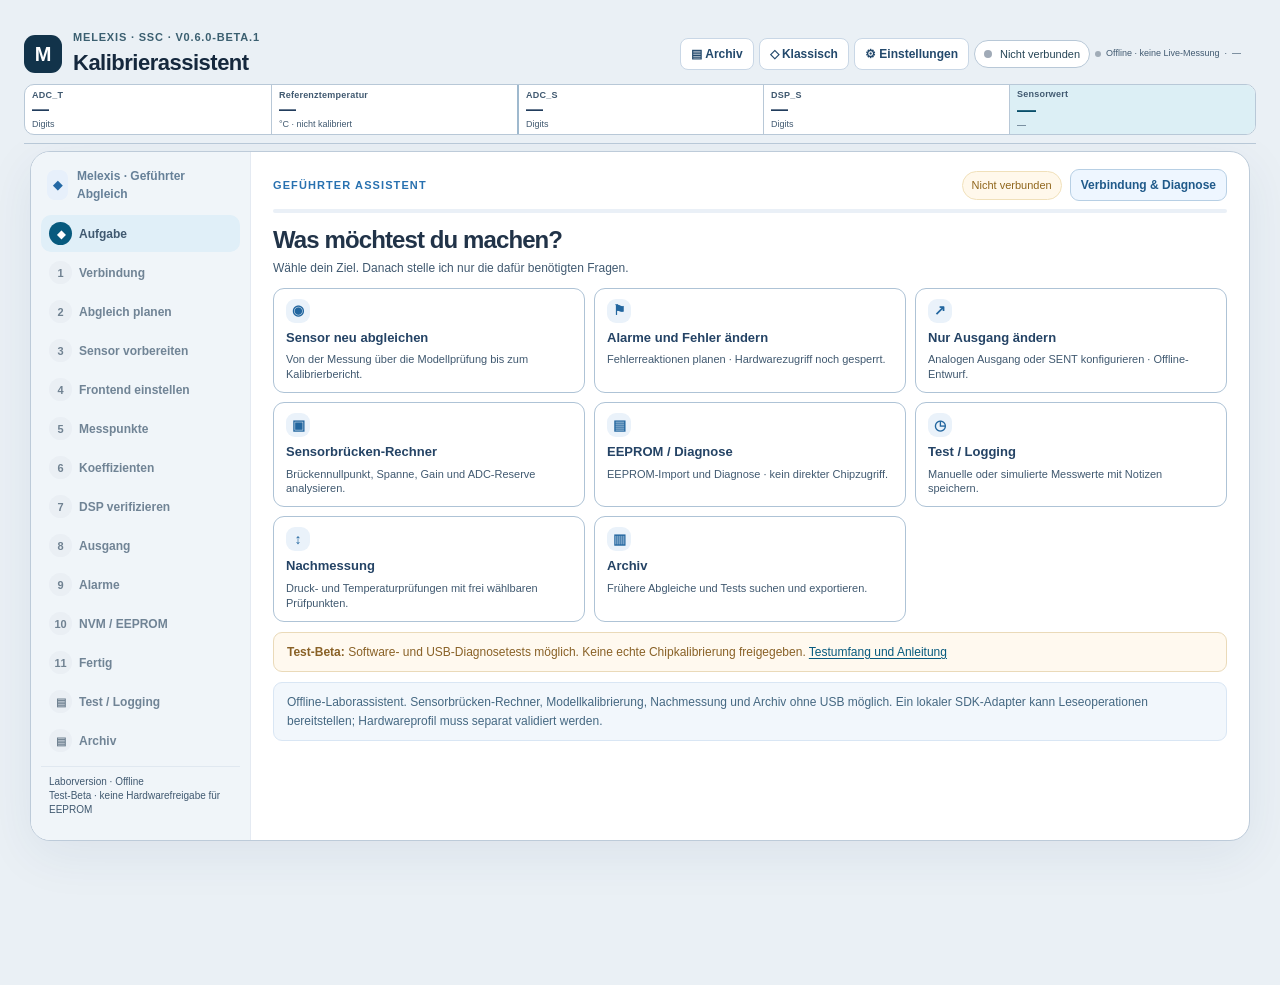
==== commit a352839a: "Prepare software test beta with browser simulation, hysteresis, filter and clamp planning, CI firmwa" ====
--- a/index.html
+++ b/index.html
@@ -1,5 +1,5 @@
 <!DOCTYPE html><html lang="de-CH" class="guided-active"><head><meta charset="UTF-8"><meta name="viewport" content="width=device-width, initial-scale=1"><title>Melexis SSC – Kalibrierassistent</title><script>try{document.documentElement.dataset.theme=localStorage.getItem('mlx-theme')==='dark'?'dark':'light'}catch{}</script><link rel="stylesheet" href="master/base.css"><link rel="stylesheet" href="master/guided.css"><link rel="stylesheet" href="master/interface.css"><link rel="stylesheet" href="master/theme.css"><link rel="stylesheet" href="master/settings-refresh.css"><link rel="stylesheet" href="master/classic-compact.css"><link rel="stylesheet" href="master/verification-guide.css"><link rel="stylesheet" href="style.css"></head><body data-app-version="0.3.0"><div class="wrap"><header class="top">
-<div class="brand"><div class="logo" aria-hidden="true">M</div><div><div class="eyebrow">MELEXIS · SSC · v0.5.0</div><h1>Kalibrierassistent</h1></div></div>
+<div class="brand"><div class="logo" aria-hidden="true">M</div><div><div class="eyebrow">MELEXIS · SSC · v0.6.0-beta.1</div><h1>Kalibrierassistent</h1></div></div>
 <div class="live-overview" role="group" aria-label="Live-Sensorwerte: zuerst Temperatur, danach Druck und Sensorwert">
   <div class="live-kpi" title="Temperatur-Rohwert · keine Chipverbindung"><span class="live-kpi-label">ADC_T</span><span class="live-kpi-reading" id="liveAdcT">—</span><span class="live-kpi-unit">Digits</span></div>
   <div class="live-kpi" title="Referenztemperatur · manuell oder Simulation"><span class="live-kpi-label">Referenztemperatur</span><span class="live-kpi-reading" id="liveTempC">—</span><span class="live-kpi-unit" id="liveTempUnit">°C · nicht kalibriert</span></div>
@@ -8,4 +8,4 @@
   <div class="live-kpi live-kpi-primary"><span class="live-kpi-label">Sensorwert</span><span class="live-kpi-reading" id="livePressure">—</span><span class="live-kpi-unit live-pressure-meta"><span id="livePressureUnit">—</span> <button type="button" id="livePressureInfo" class="live-pressure-info" hidden aria-label="Berechnungsdetails" aria-describedby="livePressureTooltip">?</button><span id="livePressureTooltip" class="live-pressure-tooltip" role="tooltip"></span></span></div>
 </div>
 <div class="live-connection"><div class="connection-actions"><button type="button" id="guidedHomeTop" class="settings-gear guided-home-top" title="Zur geführten Aufgabenauswahl">↩ Aufgabenauswahl</button><button type="button" id="archiveOpen" class="settings-gear" title="Lokales Kalibrierarchiv durchsuchen" hidden>▤ Archiv</button><button type="button" id="verificationOpen" hidden aria-hidden="true" tabindex="-1" title="Nachmessung öffnen"></button><button type="button" id="viewToggle" class="settings-gear" title="Zur geführten Ansicht wechseln" aria-pressed="false">◇ Klassisch</button><button type="button" id="settingsOpen" class="settings-gear" aria-expanded="false" aria-controls="settingsPanel" title="App-Einstellungen öffnen">⚙ Einstellungen</button><span class="chip"><span class="dot" id="statusDot"></span><span id="connectionStatus">Nicht verbunden</span></span><span class="live-meta"><span class="live-meta-dot" id="liveStateDot"></span><span id="liveState">Offline · keine Live-Messung</span><span aria-hidden="true">·</span><span id="liveLastRead">—</span><span id="liveDiagnostic" title="Erfolgreiche ADC_S-Live-Abfragen / Versuche" style="font-size:10px;opacity:.85"></span></span></div></div>
-</header><section class="settings-panel" id="settingsPanel" hidden aria-label="App-Einstellungen"><div class="settings-panel-head"><div><strong>App-Einstellungen</strong><span>Darstellung und Messverhalten</span></div></div><div class="settings-body"><section class="settings-group"><h3>Darstellung</h3><div class="settings-fields"><label>Farbmodus<select id="settingsTheme"><option value="light">Hell</option><option value="dark">Dunkel</option></select></label><label>Ansicht<select id="viewMode"><option value="guided">Geführt</option><option value="classic">Klassisch</option><option value="compact">Kompakt</option></select></label></div><label class="toggle"><input id="expertMode" type="checkbox"> Expertenparameter</label><label class="toggle"><input id="tooltips" type="checkbox" checked> Hover-Erklärungen</label></section><section class="settings-group"><h3>Messung</h3><label>Simulationsintervall<select id="logInterval"><option value="250">250 ms</option><option value="500">500 ms</option><option value="1000">1’000 ms</option></select></label><p class="settings-caption">Keine reale Live-Abfrage verfügbar.</p></section><section class="settings-group"><h3>Hilfen &amp; Tools</h3><a href="docs/HARDWARE.md">Technischer Status und Hardware-Freigabe</a><p><a href="https://vadergit.github.io/SSC-Calibration-Studio/">SSC Calibration Studio</a></p></section></div></section><section id="guidedWorkspace"><div class="gw-shell"><aside class="gw-sidebar"><div class="gw-backlogo"><span>◆</span> Melexis · Geführter Abgleich</div><nav id="steps" class="gw-sideitems"></nav><div class="gw-sidebar-footer">Laborversion · Offline<br>Keine Hardwarefreigabe für EEPROM</div></aside><main class="gw-main"><div class="gw-topline"><span id="gwKicker" class="gw-kicker"></span><div class="gw-connection-top-actions"><span class="gw-chipstatus is-offline">Nicht verbunden</span><button id="connectionLink" class="gw-connection-link">Verbindung &amp; Diagnose</button></div></div><div class="gw-progressbar"><span id="gwProgress"></span></div><div class="gw-heading-row"><div><h2 id="gwTitle" class="gw-title"></h2><p id="gwDesc" class="gw-desc"></p></div></div><section id="home" class="gw-page " hidden><div class="gw-columns gw-six"><button class="gw-choice" data-gw-task="calibration"><span class="gw-choice-icon">◉</span><strong>Sensor neu abgleichen</strong><small>Von der Messung über die Modellprüfung bis zum Kalibrierbericht.</small></button><button class="gw-choice" data-gw-task="alarms"><span class="gw-choice-icon">⚑</span><strong>Alarme und Fehler ändern</strong><small>Fehlerreaktionen planen · Hardwarezugriff noch gesperrt.</small></button><button class="gw-choice" data-gw-task="output"><span class="gw-choice-icon">↗</span><strong>Nur Ausgang ändern</strong><small>Analogen Ausgang oder SENT konfigurieren · Offline-Entwurf.</small></button><button type="button" class="gw-choice" data-gw-task="nvm"><span class="gw-choice-icon">▣</span><strong>Sensorbrücken-Rechner</strong><small>Brückennullpunkt, Spanne, Gain und ADC-Reserve analysieren.</small></button><button class="gw-choice" data-gw-task="inspect"><span class="gw-choice-icon">▤</span><strong>EEPROM / Diagnose</strong><small>EEPROM-Import und Diagnose · kein direkter Chipzugriff.</small></button><button class="gw-choice" data-gw-task="testlog"><span class="gw-choice-icon">◷</span><strong>Test / Logging</strong><small>Manuelle oder simulierte Messwerte mit Notizen speichern.</small></button><button class="gw-choice" data-gw-task="verification"><span class="gw-choice-icon">↕</span><strong>Nachmessung</strong><small>Druck- und Temperaturprüfungen mit frei wählbaren Prüfpunkten.</small></button><button class="gw-choice" data-gw-task="archive"><span class="gw-choice-icon">▥</span><strong>Archiv</strong><small>Frühere Abgleiche und Tests suchen und exportieren.</small></button></div><div class="gw-alert">Offline-Laborassistent. Sensorbrücken-Rechner, Modellkalibrierung, Nachmessung und Archiv ohne USB möglich. Ein lokaler SDK-Adapter kann Leseoperationen bereitstellen; Hardwareprofil muss separat validiert werden.</div></section><section id="device" class="gw-page " hidden><section class="gw-tile"><div class="gw-section-head"><div><h3>Programmieradapter und SSC</h3><p>Melexis · USB-Adapter oder Original-Programmer</p></div></div><div class="gw-fields fields"><label>SSC<select id="model"></select></label><label>Adapter<select id="adapter"><option value="esp32">DIY · ESP32-C3 SuperMini</option><option value="pro-micro">DIY · Arduino Pro Micro</option><option value="host">Original · PTC-04 + PRESSURE01 (Windows SDK)</option><option value="manual">Manuelle Messwerte / Simulation</option></select></label><label>Sensor-ID<input id="sensor" placeholder="Optional"></label></div><p id="modelStatus"></p><p class="gw-alert warn">Keine direkte Verbindung eines 3.3-V-GPIO mit dem Programmieranschluss. Der Hardwaretreiber und die geeignete Pegel-/Versorgungsschaltung sind noch zu validieren.</p><div class="gw-panel-actions"><button id="hostConnect" class="primary">Adapter verbinden</button><button id="hostDisconnect" disabled>Trennen</button><button id="hostRead" disabled>Messwerte lesen</button><button id="hostLive" disabled>Live-Messung starten</button><button id="hostStop" disabled>Live-Messung stoppen</button></div><div id="hostStatus" class="gw-alert" role="status">Lokaler Adapter nicht verbunden. <a href="docs/COMMUNICATION.md">Installation</a></div><div class="gw-fields"><label>Samples pro Messpunkt<input id="hostSamples" type="number" min="1" max="100" value="12"></label><label>Abfrageintervall<select id="hostInterval"><option value="250">250 ms</option><option value="500">500 ms</option><option value="1000">1’000 ms</option></select></label></div><pre id="hostInfo" class="monoarea">Keine Adapterantwort.</pre><p><a href="firmware.html">DIY-Firmware und Anschluss</a> · <a href="docs/COMMUNICATION.md" target="_blank" rel="noopener">PTC-04 SDK-Installation</a></p><div class="gw-panel-actions"><button id="hostDiagExport">Kommunikationsprotokoll exportieren</button></div></section></section><section id="plan" class="gw-page " hidden><div class="gw-preset-grid"><button class="gw-preset" data-p="2" data-t="1"><strong>Schnell</strong><small>2 Druckpunkte, ohne Temperaturkorrektur.</small></button><button class="gw-preset" data-p="2" data-t="2"><strong>TK0 + TKE</strong><small>2 Druckpunkte × 2 Temperaturen · Modell.</small></button><button class="gw-preset" data-p="2" data-t="3"><strong>Mit Temperatur</strong><small>2 Druckpunkte × 3 Temperaturstufen.</small></button><button class="gw-preset" data-p="3" data-t="2"><strong>Individuell</strong><small>3 Druckpunkte × 2 Temperaturstufen.</small></button></div><section class="gw-tile"><div class="gw-section-head"><div><h3>Deinen Messablauf festlegen</h3><p>Standard: vollständige Druck-Temperatur-Matrix.</p></div></div><div class="gw-fields fields"><label>Druckpunkte<select id="np"><option>2</option><option>3</option><option>4</option><option>5</option></select></label><label>Temperaturstufen<select id="nt"><option>1</option><option>2</option><option>3</option></select></label></div><div id="planPreview" class="gw-summary"></div></section></section><section id="setup" class="gw-page gw-setup-page" hidden><div class="gw-columns gw-setup-grid"><section class="gw-tile"><div class="gw-section-head"><div><h3>Druckbereich und Messung</h3><p>Standardpreset 0–100 % · anpassbar</p></div></div><div class="gw-fields fields"><label>Einheit<select id="unit"><option>%</option><option>bar</option><option>mbar</option><option>psi</option></select></label><label>Messbereich unten<input id="lo" type="number" value="0" step="any"></label><label>Messbereich oben<input id="hi" type="number" value="100" step="any"></label></div></section><section class="gw-tile"><div class="gw-section-head"><div><h3>Temperatur und Zielbereich</h3><p>Referenztemperaturen und Sollwerte.</p></div></div><div id="tempFields" class="gw-fields"></div><p class="gw-fieldnote">Standard: 10–90 % Messpunkte. Temperaturen sind echte Referenzwerte.</p></section></div></section><section id="afe" class="gw-page gw-afe-page" hidden><div class="gw-columns gw-afe-layout"><section class="gw-tile"><div class="gw-section-head"><div><h3>Verstärkung und Offset</h3><p>Nominale AFE-Berechnung · kein RAM-Schreiben</p></div></div><p>Nominaler AFE-Entwurf für beide SSCs nach den Melexis-Datenblättern. Kein Registerzugriff.</p><div class="gw-fields fields"><label>Brückenspanne (mV/V)<input id="span" type="number" value="4" step="any"></label><label>Brückenoffset (mV/V)<input id="bridgeOffset" type="number" value="0" step="any"></label><label>Brückenspeisung (V)<input id="bridgeV" type="number" value="3" step="any"></label></div><div class="gw-fields fields"><label>VDDA (V)<input id="vdda" type="number" value="3.5" step="any"></label><label>Ziel ADC-Hub (% Gesamtbereich)<input id="target" type="number" value="50" min="1" max="100" step="any"></label></div><p id="afeResult"></p><dl id="afeKpi" class="kpis"></dl></section><section class="gw-tile"><div class="gw-section-head"><div><h3>ADC_S · Modell-Aussteuerung</h3><p>Keine Live-Sensorwerte</p></div></div><div class="gw-afe-current"><strong id="afeDigits">—</strong><span>Digits Hub</span></div><canvas id="afeGraph" width="800" height="260"></canvas><div id="afeGuide" class="gw-summary"></div><details><summary>Sensorbrücke aus ADC-Werten zurückrechnen</summary><div class="gw-fields"><label>ADC Punkt 1<input id="invADC0" type="number" step="any"></label><label>ADC Punkt 2<input id="invADC1" type="number" step="any"></label><label>Referenz Punkt 1 (% FS)<input id="invP0" type="number" value="10" step="any"></label><label>Referenz Punkt 2 (% FS)<input id="invP1" type="number" value="90" step="any"></label><label>Gain-Code<input id="invGain" type="number" min="0" max="31" value="26"></label><label>CO Betrag<input id="invCO" type="number" min="0" max="127" value="0"></label><label>CO7<select id="invPol"><option>0</option><option>1</option></select></label></div><div class="gw-panel-actions"><button id="invUse">AFE-Vorschlag übernehmen</button><button id="invRun">Zurückrechnen</button></div><p id="invResult" role="status">Nur nominelle Rückrechnung mit bestätigten ADC- und AFE-Werten.</p></details></section></div><div class="expert-only"><details><summary>32 Gain-Stufen und rechnerische Reserve</summary><div class="table"><table><thead><tr><th>Gain-Code</th><th>Gain</th><th>CO Betrag / Polarität</th><th>ADC-Hub</th><th>Reserve je Seite min.</th><th>Status</th></tr></thead><tbody id="afeTable"></tbody></table></div></details><details><summary>Formeln und Grenzen</summary><p>Uin = Brückenwert × Vbrg / 1000. Gain = G1 × G2 × G3 (Betrag). Offset-DAC-Differenz = ± VDDA/3 × CO/127. ADC-Hub = |Uin,FS| × Gain × 65536 / VDDA. Die nominelle ADC-Kennlinie ist gemäss Abschnitt 11 invertiert: ADC = 32768 − Udiff × 65536 / VDDA. Die tatsächliche SDK-Rohwertkodierung muss geprüft werden. Ziel sind standardmässig maximal 50 % ADC-Gesamthub. Keine Zwischenstufen-Sättigung, Temperaturdrift oder Common-Mode-Prüfung enthalten.</p></details></div></section><section id="measurement" class="gw-page " hidden><div class="gw-points-layout"><div id="pointNav" class="gw-point-nav"></div><section class="gw-tile"><div class="gw-section-head"><div><h3>Referenzen erfassen</h3><p>Manuelle Rohwerte oder klar markierte Simulation.</p></div></div><p>Temperatur ist die tatsächlich gemessene Referenztemperatur, kein Chip-ADC-Wert. Pro Stufe wird ein lineares Druckmodell berechnet; 3 bis 5 Punkte verbessern die Regression, aktivieren jedoch keine Chip-Linearisierung. Die Standard-Druckpunkte liegen bei 10–90 % des Messbereichs.</p><div class="gw-panel-actions"><button id="captureHost" disabled class="primary">Nächsten Rohwert erfassen</button><button id="matrix">Matrix erstellen</button><button id="example">Simulationsdaten laden</button></div><form id="calibration"><div class="table"><table><thead><tr><th>Punkt</th><th>Temperatur °C</th><th>Rohwert</th><th>Referenz</th></tr></thead><tbody id="points"></tbody></table></div><button class="primary">Berechnen</button></form><p id="status" role="status"></p></section></div></section><section id="calculation" class="gw-page " hidden><section class="gw-tile"><div class="gw-section-head"><div><h3>Kalibrierung berechnen</h3><p>Lineares Referenzmodell, keine Melexis-Festpunktkoeffizienten.</p></div></div><p id="fitResult">Noch keine Berechnung.</p><div class="table"><table><thead><tr><th>Temperatur</th><th>Gain</th><th>Offset</th><th>Max. Restfehler</th></tr></thead><tbody id="coeff"></tbody></table></div><button id="calcRun" class="primary">Koeffizienten berechnen</button> <button disabled>Im RAM übernehmen &amp; rücklesen</button></section></section><section id="verification" class="gw-page " hidden><section class="gw-tile"><div class="gw-section-head"><div><h3>Ergebnis unabhängig prüfen</h3><p>Druck-/Temperaturpunkte · Modellprüfung</p></div></div><div class="gw-fields fields"><label>Prüftemperatur °C<input id="checkT" type="number" value="25" step="any"></label><label>Prüfrohwert<input id="checkRaw" type="number" step="any"></label><label>Unabhängige Referenz<input id="checkRef" type="number" step="any"></label><label>Toleranz (% FS)<input id="tol" type="number" value="0.5" min="0" step="any"></label></div><button id="verifyHost" disabled>Rohwert vom Adapter lesen</button> <button id="check">Prüfpunkt erfassen</button> <button id="resetChecks">Prüfpunkte zurücksetzen</button><p id="checkResult" role="status"></p><canvas id="graph" width="800" height="260" aria-label="Prüfabweichungen in Prozent FS"></canvas><div class="table"><table><thead><tr><th>Temperatur</th><th>Referenz</th><th>Berechnet</th><th>Fehler % FS</th><th>Resultat</th></tr></thead><tbody id="checks"></tbody></table></div></section></section><section id="output" class="gw-page " hidden><section class="gw-tile"><div class="gw-section-head"><div><h3>Ausgang und Skalierung</h3><p>MLX90328 analog · MLX90329 SENT</p></div></div><div id="analog" class="gw-fields fields"><label>VDD (V)<input id="vdd" type="number" value="5" step="any"></label><label>Ausgang unten (V)<input id="s0" type="number" value="0.5" step="any"></label><label>Ausgang oben (V)<input id="s1" type="number" value="4.5" step="any"></label></div><div id="sent" class="gw-fields fields" hidden><label>SENT Fast Channel<select id="fc"><option value="0">Druck / invertierter Druck</option><option value="1">Druck / Rolling Counter</option><option value="2">Druck / Medientemperatur</option><option value="3">Druck / interne Temperatur</option><option value="4">Nur Druck (3 × 4 Bit)</option><option value="5">Nur Druck (4 × 3 Bit)</option><option value="7">Druck / 0</option></select></label><label>Medientemperatur<select id="medium"><option>NTC</option><option>Sensorbrücke</option></select></label></div><p id="outResult"></p></section></section><section id="alarms" class="gw-page " hidden><section class="gw-tile"><div class="gw-section-head"><div><h3>Alarme & Fehler</h3><p>Modellspezifische Fehlerreaktionen noch nicht verifiziert.</p></div></div><p class="gw-alert warn">Keine bestätigte Registerzuordnung. Fehlerreaktionen können hier noch nicht verändert werden.</p><button disabled>Änderungen prüfen</button> <button disabled>Im RAM übernehmen</button></section></section><section id="programming" class="gw-page " hidden><section class="gw-tile"><div class="gw-section-head"><div><h3>EEPROM / Diagnose</h3><p>Lesen über lokalen SDK-Adapter mit explizitem Profil.</p></div></div><p class="gw-alert warn">EEPROM-/RAM-Schreiben gesperrt. Lesen nur mit nachweislich passend konfiguriertem SDK-Profil. Die berechneten Modelle sind keine Chip-Koeffizienten.</p><button id="hostEEPROM" disabled>EEPROM lesen und vergleichen</button> <button id="hostRAM" disabled>RAM lesen</button> <button id="hostBackup" disabled>Original sichern (JSON)</button> <button disabled>RAM schreiben</button> <button disabled>EEPROM programmieren</button><h3>Dokumentation</h3><p><a href="https://www.melexis.com/en/documents/documentation/datasheets/datasheet-mlx90328">MLX90328 Datenblatt</a> · <a href="https://www.melexis.com/en/documents/documentation/datasheets/datasheet-mlx90329">MLX90329 Datenblatt</a></p><div class="gw-panel-actions"><label>EEPROM-Abbild importieren (BIN, JSON-Bytearray oder Backup)<input id="eepromFile" type="file" accept=".bin,.json,application/octet-stream"></label><button id="eepromExport" disabled>Abbild exportieren</button></div><p id="eepromStatus"></p><pre id="eepromHex" class="monoarea">Noch kein Abbild geladen. Keine Registerinterpretation.</pre><h3>EEPROM-Vergleich</h3><label>Vergleichsabbild (BIN, JSON-Bytearray oder Backup)<input id="compareFile" type="file" accept=".bin,.json,application/octet-stream"></label><p id="compareResult" role="status"></p><pre id="compareHex" class="monoarea">Noch kein Vergleich.</pre><h3>RAM-Rohdaten</h3><pre id="ramHex" class="monoarea">Noch nicht gelesen.</pre><h3>Benannte EEPROM-Parameter</h3><p>Öffentlich dokumentierte Parameterbezeichnungen, keine angenommenen Adressen. Werte werden nur angezeigt, wenn das SDK-Profil sie explizit liefert.</p><div class="table"><table><thead><tr><th>Parameter</th><th>Wert (SDK)</th></tr></thead><tbody id="hostParams"></tbody></table></div></section></section><section id="finish" class="gw-page " hidden><section class="gw-tile"><div class="gw-section-head"><div><h3>Abgleich abgeschlossen</h3><p>Nur Offline-Auswertung · kein Chip programmiert.</p></div></div><div id="finishStatus" class="gw-summary"></div><div class="gw-panel-actions"><button id="export">JSON-Bericht exportieren</button><button id="saveSession">Sitzung speichern</button><button id="openSession">Sitzung laden</button><input id="sessionFile" type="file" accept=".json,application/json" hidden><button id="csv">CSV exportieren</button><button id="print">Drucken / PDF</button></div><p id="sessionStatus" role="status"></p><div id="reportSummary" class="gw-summary" hidden></div></section></section><section id="testlog" class="gw-page " hidden><div class="gw-columns"><section class="gw-tile"><div class="gw-section-head"><div><h3>Messung</h3><p>Manuell erfasste oder ausdrücklich simulierte Werte.</p></div></div><div class="gw-fields"><label>Temperatur °C<input id="logT" type="number" value="25" step="any"></label><label>Rohwert (Digits)<input id="logRaw" type="number" step="any"></label><label>Referenz<input id="logRef" type="number" step="any"></label><label>Notiz<input id="logNote"></label></div><div class="gw-panel-actions"><button id="logHost" disabled>Adaptermesswert erfassen</button> <button id="logAdd" class="primary">Messwert erfassen</button><button id="logSim">Simulation starten</button><button id="logStop" disabled>Stoppen</button><button id="logClear">Zurücksetzen</button></div><p id="logStatus" role="status"></p></section><section class="gw-tile"><div class="gw-section-head"><div><h3>Live-Verlauf</h3><p>Nur aufgezeichnete Daten · keine Chipverbindung.</p></div></div><canvas id="logGraph" width="800" height="260"></canvas><div class="gw-panel-actions"><button id="logCsv">CSV</button><button id="logJson">JSON</button><button id="logArchive">Archivieren</button></div></section></div><div class="table"><table><thead><tr><th>Zeit</th><th>Quelle</th><th>Temperatur</th><th>Rohwert</th><th>Referenz</th><th>Notiz</th></tr></thead><tbody id="logRows"></tbody></table></div></section><section id="archive" class="gw-page " hidden><section class="gw-tile"><div class="gw-section-head"><div><h3>Lokales Kalibrierarchiv</h3><p>Berichte und Messungen im Browser.</p></div></div><h3>Lokales Archiv</h3><p>Berichte werden ausschliesslich im Browser gespeichert, nicht auf GitHub.</p><button id="archiveSave">Bericht archivieren</button> <button id="archiveClear">Archiv leeren</button><p id="archiveStatus" role="status"></p><div id="archiveList"></div><label>Archiv durchsuchen<input id="archiveSearch" placeholder="Sensor-ID, SSC, Datum"></label></section></section><footer class="gw-footer"><small id="progress"></small><div class="gw-actions"><button id="prev">Zurück</button><button id="next" class="primary">Weiter</button></div></footer></main></div></section></div><script type="module" src="app.mjs?v=0.5.0"></script></body></html>+</header><section class="settings-panel" id="settingsPanel" hidden aria-label="App-Einstellungen"><div class="settings-panel-head"><div><strong>App-Einstellungen</strong><span>Darstellung und Messverhalten</span></div></div><div class="settings-body"><section class="settings-group"><h3>Darstellung</h3><div class="settings-fields"><label>Farbmodus<select id="settingsTheme"><option value="light">Hell</option><option value="dark">Dunkel</option></select></label><label>Ansicht<select id="viewMode"><option value="guided">Geführt</option><option value="classic">Klassisch</option><option value="compact">Kompakt</option></select></label></div><label class="toggle"><input id="expertMode" type="checkbox"> Expertenparameter</label><label class="toggle"><input id="tooltips" type="checkbox" checked> Hover-Erklärungen</label></section><section class="settings-group"><h3>Messung</h3><label>Simulationsintervall<select id="logInterval"><option value="250">250 ms</option><option value="500">500 ms</option><option value="1000">1’000 ms</option></select></label><p class="settings-caption">Keine reale Live-Abfrage verfügbar.</p></section><section class="settings-group"><h3>Hilfen &amp; Tools</h3><a href="docs/HARDWARE.md">Technischer Status und Hardware-Freigabe</a><p><a href="https://vadergit.github.io/SSC-Calibration-Studio/">SSC Calibration Studio</a></p></section></div></section><section id="guidedWorkspace"><div class="gw-shell"><aside class="gw-sidebar"><div class="gw-backlogo"><span>◆</span> Melexis · Geführter Abgleich</div><nav id="steps" class="gw-sideitems"></nav><div class="gw-sidebar-footer">Laborversion · Offline<br>Test-Beta · keine Hardwarefreigabe für EEPROM</div></aside><main class="gw-main"><div class="gw-topline"><span id="gwKicker" class="gw-kicker"></span><div class="gw-connection-top-actions"><span class="gw-chipstatus is-offline">Nicht verbunden</span><button id="connectionLink" class="gw-connection-link">Verbindung &amp; Diagnose</button></div></div><div class="gw-progressbar"><span id="gwProgress"></span></div><div class="gw-heading-row"><div><h2 id="gwTitle" class="gw-title"></h2><p id="gwDesc" class="gw-desc"></p></div></div><section id="home" class="gw-page " hidden><div class="gw-columns gw-six"><button class="gw-choice" data-gw-task="calibration"><span class="gw-choice-icon">◉</span><strong>Sensor neu abgleichen</strong><small>Von der Messung über die Modellprüfung bis zum Kalibrierbericht.</small></button><button class="gw-choice" data-gw-task="alarms"><span class="gw-choice-icon">⚑</span><strong>Alarme und Fehler ändern</strong><small>Fehlerreaktionen planen · Hardwarezugriff noch gesperrt.</small></button><button class="gw-choice" data-gw-task="output"><span class="gw-choice-icon">↗</span><strong>Nur Ausgang ändern</strong><small>Analogen Ausgang oder SENT konfigurieren · Offline-Entwurf.</small></button><button type="button" class="gw-choice" data-gw-task="nvm"><span class="gw-choice-icon">▣</span><strong>Sensorbrücken-Rechner</strong><small>Brückennullpunkt, Spanne, Gain und ADC-Reserve analysieren.</small></button><button class="gw-choice" data-gw-task="inspect"><span class="gw-choice-icon">▤</span><strong>EEPROM / Diagnose</strong><small>EEPROM-Import und Diagnose · kein direkter Chipzugriff.</small></button><button class="gw-choice" data-gw-task="testlog"><span class="gw-choice-icon">◷</span><strong>Test / Logging</strong><small>Manuelle oder simulierte Messwerte mit Notizen speichern.</small></button><button class="gw-choice" data-gw-task="verification"><span class="gw-choice-icon">↕</span><strong>Nachmessung</strong><small>Druck- und Temperaturprüfungen mit frei wählbaren Prüfpunkten.</small></button><button class="gw-choice" data-gw-task="archive"><span class="gw-choice-icon">▥</span><strong>Archiv</strong><small>Frühere Abgleiche und Tests suchen und exportieren.</small></button></div><div class="gw-alert warn"><strong>Test-Beta:</strong> Software- und USB-Diagnosetests möglich. Keine echte Chipkalibrierung freigegeben. <a href="docs/TESTING.md">Testumfang und Anleitung</a></div><div class="gw-alert">Offline-Laborassistent. Sensorbrücken-Rechner, Modellkalibrierung, Nachmessung und Archiv ohne USB möglich. Ein lokaler SDK-Adapter kann Leseoperationen bereitstellen; Hardwareprofil muss separat validiert werden.</div></section><section id="device" class="gw-page " hidden><section class="gw-tile"><div class="gw-section-head"><div><h3>Programmieradapter und SSC</h3><p>Melexis · USB-Adapter oder Original-Programmer</p></div></div><div class="gw-fields fields"><label>SSC<select id="model"></select></label><label>Adapter<select id="adapter"><option value="esp32">DIY · ESP32-C3 SuperMini</option><option value="pro-micro">DIY · Arduino Pro Micro</option><option value="host">Original · PTC-04 + PRESSURE01 (Windows SDK)</option><option value="browser-sim">Browser-Testsimulation (ohne Hardware)</option><option value="manual">Manuelle Messwerte</option></select></label><label>Sensor-ID<input id="sensor" placeholder="Optional"></label></div><p id="modelStatus"></p><p class="gw-alert warn">Keine direkte Verbindung eines 3.3-V-GPIO mit dem Programmieranschluss. Der Hardwaretreiber und die geeignete Pegel-/Versorgungsschaltung sind noch zu validieren.</p><div class="gw-panel-actions"><button id="hostConnect" class="primary">Adapter verbinden</button><button id="hostDisconnect" disabled>Trennen</button><button id="hostRead" disabled>Messwerte lesen</button><button id="hostLive" disabled>Live-Messung starten</button><button id="hostStop" disabled>Live-Messung stoppen</button></div><div id="hostStatus" class="gw-alert" role="status">Lokaler Adapter nicht verbunden. <a href="docs/COMMUNICATION.md">Installation</a></div><div class="gw-fields"><label>Samples pro Messpunkt<input id="hostSamples" type="number" min="1" max="100" value="12"></label><label>Abfrageintervall<select id="hostInterval"><option value="250">250 ms</option><option value="500">500 ms</option><option value="1000">1’000 ms</option></select></label></div><pre id="hostInfo" class="monoarea">Keine Adapterantwort.</pre><div id="simControls" class="gw-fields" hidden><label>Simulierter Druck (% FS)<input id="simPressure" type="number" min="0" max="100" value="10"></label><label>Simulierte Temperatur (°C)<input id="simTemp" type="number" value="25"></label></div><p><a href="firmware.html">DIY-Firmware und Anschluss</a> · <a href="docs/COMMUNICATION.md" target="_blank" rel="noopener">PTC-04 SDK-Installation</a></p><div class="gw-panel-actions"><button id="hostDiagExport">Kommunikationsprotokoll exportieren</button></div></section></section><section id="plan" class="gw-page " hidden><div class="gw-preset-grid"><button class="gw-preset" data-p="2" data-t="1"><strong>Schnell</strong><small>2 Druckpunkte, ohne Temperaturkorrektur.</small></button><button class="gw-preset" data-p="2" data-t="2"><strong>TK0 + TKE</strong><small>2 Druckpunkte × 2 Temperaturen · Modell.</small></button><button class="gw-preset" data-p="2" data-t="3"><strong>Mit Temperatur</strong><small>2 Druckpunkte × 3 Temperaturstufen.</small></button><button class="gw-preset" data-p="3" data-t="2"><strong>Individuell</strong><small>3 Druckpunkte × 2 Temperaturstufen.</small></button></div><section class="gw-tile"><div class="gw-section-head"><div><h3>Deinen Messablauf festlegen</h3><p>Standard: vollständige Druck-Temperatur-Matrix.</p></div></div><div class="gw-fields fields"><label>Druckpunkte<select id="np"><option>2</option><option>3</option><option>4</option><option>5</option></select></label><label>Temperaturstufen<select id="nt"><option>1</option><option>2</option><option>3</option></select></label></div><div id="planPreview" class="gw-summary"></div></section></section><section id="setup" class="gw-page gw-setup-page" hidden><div class="gw-columns gw-setup-grid"><section class="gw-tile"><div class="gw-section-head"><div><h3>Druckbereich und Messung</h3><p>Standardpreset 0–100 % · anpassbar</p></div></div><div class="gw-fields fields"><label>Einheit<select id="unit"><option>%</option><option>bar</option><option>mbar</option><option>psi</option></select></label><label>Messbereich unten<input id="lo" type="number" value="0" step="any"></label><label>Messbereich oben<input id="hi" type="number" value="100" step="any"></label></div></section><section class="gw-tile"><div class="gw-section-head"><div><h3>Temperatur und Zielbereich</h3><p>Referenztemperaturen und Sollwerte.</p></div></div><div id="tempFields" class="gw-fields"></div><p class="gw-fieldnote">Standard: 10–90 % Messpunkte. Temperaturen sind echte Referenzwerte.</p></section></div></section><section id="afe" class="gw-page gw-afe-page" hidden><div class="gw-columns gw-afe-layout"><section class="gw-tile"><div class="gw-section-head"><div><h3>Verstärkung und Offset</h3><p>Nominale AFE-Berechnung · kein RAM-Schreiben</p></div></div><p>Nominaler AFE-Entwurf für beide SSCs nach den Melexis-Datenblättern. Kein Registerzugriff.</p><div class="gw-fields fields"><label>Brückenspanne (mV/V)<input id="span" type="number" value="4" step="any"></label><label>Brückenoffset (mV/V)<input id="bridgeOffset" type="number" value="0" step="any"></label><label>Brückenspeisung (V)<input id="bridgeV" type="number" value="3" step="any"></label></div><div class="gw-fields fields"><label>VDDA (V)<input id="vdda" type="number" value="3.5" step="any"></label><label>Ziel ADC-Hub (% Gesamtbereich)<input id="target" type="number" value="50" min="1" max="100" step="any"></label></div><p id="afeResult"></p><dl id="afeKpi" class="kpis"></dl></section><section class="gw-tile"><div class="gw-section-head"><div><h3>ADC_S · Modell-Aussteuerung</h3><p>Keine Live-Sensorwerte</p></div></div><div class="gw-afe-current"><strong id="afeDigits">—</strong><span>Digits Hub</span></div><canvas id="afeGraph" width="800" height="260"></canvas><div id="afeGuide" class="gw-summary"></div><details><summary>Sensorbrücke aus ADC-Werten zurückrechnen</summary><div class="gw-fields"><label>ADC Punkt 1<input id="invADC0" type="number" step="any"></label><label>ADC Punkt 2<input id="invADC1" type="number" step="any"></label><label>Referenz Punkt 1 (% FS)<input id="invP0" type="number" value="10" step="any"></label><label>Referenz Punkt 2 (% FS)<input id="invP1" type="number" value="90" step="any"></label><label>Gain-Code<input id="invGain" type="number" min="0" max="31" value="26"></label><label>CO Betrag<input id="invCO" type="number" min="0" max="127" value="0"></label><label>CO7<select id="invPol"><option>0</option><option>1</option></select></label></div><div class="gw-panel-actions"><button id="invUse">AFE-Vorschlag übernehmen</button><button id="invRun">Zurückrechnen</button></div><p id="invResult" role="status">Nur nominelle Rückrechnung mit bestätigten ADC- und AFE-Werten.</p></details></section></div><div class="expert-only"><details><summary>32 Gain-Stufen und rechnerische Reserve</summary><div class="table"><table><thead><tr><th>Gain-Code</th><th>Gain</th><th>CO Betrag / Polarität</th><th>ADC-Hub</th><th>Reserve je Seite min.</th><th>Status</th></tr></thead><tbody id="afeTable"></tbody></table></div></details><details><summary>Formeln und Grenzen</summary><p>Uin = Brückenwert × Vbrg / 1000. Gain = G1 × G2 × G3 (Betrag). Offset-DAC-Differenz = ± VDDA/3 × CO/127. ADC-Hub = |Uin,FS| × Gain × 65536 / VDDA. Die nominelle ADC-Kennlinie ist gemäss Abschnitt 11 invertiert: ADC = 32768 − Udiff × 65536 / VDDA. Die tatsächliche SDK-Rohwertkodierung muss geprüft werden. Ziel sind standardmässig maximal 50 % ADC-Gesamthub. Keine Zwischenstufen-Sättigung, Temperaturdrift oder Common-Mode-Prüfung enthalten.</p></details></div></section><section id="measurement" class="gw-page " hidden><div class="gw-points-layout"><div id="pointNav" class="gw-point-nav"></div><section class="gw-tile"><div class="gw-section-head"><div><h3>Referenzen erfassen</h3><p>Manuelle Rohwerte oder klar markierte Simulation.</p></div></div><p>Temperatur ist die tatsächlich gemessene Referenztemperatur, kein Chip-ADC-Wert. Pro Stufe wird ein lineares Druckmodell berechnet; 3 bis 5 Punkte verbessern die Regression, aktivieren jedoch keine Chip-Linearisierung. Die Standard-Druckpunkte liegen bei 10–90 % des Messbereichs.</p><div class="gw-panel-actions"><button id="captureHost" disabled class="primary">Nächsten Rohwert erfassen</button><button id="matrix">Matrix erstellen</button><button id="example">Simulationsdaten laden</button></div><form id="calibration"><div class="table"><table><thead><tr><th>Punkt</th><th>Temperatur °C</th><th>Rohwert</th><th>Referenz</th></tr></thead><tbody id="points"></tbody></table></div><button class="primary">Berechnen</button></form><p id="status" role="status"></p></section></div></section><section id="calculation" class="gw-page " hidden><section class="gw-tile"><div class="gw-section-head"><div><h3>Kalibrierung berechnen</h3><p>Lineares Referenzmodell, keine Melexis-Festpunktkoeffizienten.</p></div></div><p id="fitResult">Noch keine Berechnung.</p><div class="table"><table><thead><tr><th>Temperatur</th><th>Gain</th><th>Offset</th><th>Max. Restfehler</th></tr></thead><tbody id="coeff"></tbody></table></div><button id="calcRun" class="primary">Koeffizienten berechnen</button> <button disabled>Im RAM übernehmen &amp; rücklesen</button></section></section><section id="verification" class="gw-page " hidden><section class="gw-tile"><div class="gw-section-head"><div><h3>Ergebnis unabhängig prüfen</h3><p>Druck-/Temperaturpunkte · Modellprüfung</p></div></div><div class="gw-fields fields"><label>Prüftemperatur °C<input id="checkT" type="number" value="25" step="any"></label><label>Prüfrohwert<input id="checkRaw" type="number" step="any"></label><label>Unabhängige Referenz<input id="checkRef" type="number" step="any"></label><label>Messrichtung<select id="checkDirection"><option value="none">Unabhängiger Punkt</option><option value="up">Steigend</option><option value="down">Fallend</option></select></label><label>Toleranz (% FS)<input id="tol" type="number" value="0.5" min="0" step="any"></label></div><button id="verifyHost" disabled>Rohwert vom Adapter lesen</button> <button id="check">Prüfpunkt erfassen</button> <button id="resetChecks">Prüfpunkte zurücksetzen</button><p id="checkResult" role="status"></p><canvas id="graph" width="800" height="260" aria-label="Prüfabweichungen in Prozent FS"></canvas><div class="table"><table><thead><tr><th>Temperatur</th><th>Referenz</th><th>Berechnet</th><th>Fehler % FS</th><th>Resultat</th><th>Richtung</th></tr></thead><tbody id="checks"></tbody></table></div><h3>Hysterese (gleicher Druck und Temperatur)</h3><p id="hystResult">Noch keine auf- und absteigenden Messpaare.</p><div class="table"><table><thead><tr><th>Temperatur</th><th>Referenz</th><th>Steigend</th><th>Fallend</th><th>Hysterese % FS</th></tr></thead><tbody id="hystRows"></tbody></table></div></section></section><section id="output" class="gw-page " hidden><section class="gw-tile"><div class="gw-section-head"><div><h3>Ausgang und Skalierung</h3><p>MLX90328 analog · MLX90329 SENT</p></div></div><div id="analog" class="gw-fields fields"><label>VDD (V)<input id="vdd" type="number" value="5" step="any"></label><label>Ausgang unten (V)<input id="s0" type="number" value="0.5" step="any"></label><label>Ausgang oben (V)<input id="s1" type="number" value="4.5" step="any"></label><label>Clamping unten (% VDD)<input id="clampLow" type="number" value="5" step="any" min="0" max="12.5"></label><label>Clamping oben (% VDD)<input id="clampHigh" type="number" value="95" step="any" min="50" max="100"></label><label>PFLT (0–9)<input id="pflt" type="number" value="0" min="0" max="9"></label><label>SSF (Entwurf)<select id="ssf"><option value="0">Aus</option><option value="1">Ein</option></select></label></div><div id="sent" class="gw-fields fields" hidden><label>SENT Fast Channel<select id="fc"><option value="0">Druck / invertierter Druck</option><option value="1">Druck / Rolling Counter</option><option value="2">Druck / Medientemperatur</option><option value="3">Druck / interne Temperatur</option><option value="4">Nur Druck (3 × 4 Bit)</option><option value="5">Nur Druck (4 × 3 Bit)</option><option value="7">Druck / 0</option></select></label><label>Medientemperatur<select id="medium"><option>NTC</option><option>Sensorbrücke</option></select></label></div><p id="outResult"></p><p id="filterResult"></p></section></section><section id="alarms" class="gw-page " hidden><section class="gw-tile"><div class="gw-section-head"><div><h3>Alarme & Fehler</h3><p>Modellspezifische Fehlerreaktionen noch nicht verifiziert.</p></div></div><p class="gw-alert warn">Keine bestätigte Registerzuordnung. Fehlerreaktionen können hier noch nicht verändert werden.</p><button disabled>Änderungen prüfen</button> <button disabled>Im RAM übernehmen</button></section></section><section id="programming" class="gw-page " hidden><section class="gw-tile"><div class="gw-section-head"><div><h3>EEPROM / Diagnose</h3><p>Lesen über lokalen SDK-Adapter mit explizitem Profil.</p></div></div><p class="gw-alert warn">EEPROM-/RAM-Schreiben gesperrt. Lesen nur mit nachweislich passend konfiguriertem SDK-Profil. Die berechneten Modelle sind keine Chip-Koeffizienten.</p><button id="hostEEPROM" disabled>EEPROM lesen und vergleichen</button> <button id="hostRAM" disabled>RAM lesen</button> <button id="hostBackup" disabled>Original sichern (JSON)</button> <button disabled>RAM schreiben</button> <button disabled>EEPROM programmieren</button><h3>Dokumentation</h3><p><a href="https://www.melexis.com/en/documents/documentation/datasheets/datasheet-mlx90328">MLX90328 Datenblatt</a> · <a href="https://www.melexis.com/en/documents/documentation/datasheets/datasheet-mlx90329">MLX90329 Datenblatt</a></p><div class="gw-panel-actions"><label>EEPROM-Abbild importieren (BIN, JSON-Bytearray oder Backup)<input id="eepromFile" type="file" accept=".bin,.json,application/octet-stream"></label><button id="eepromExport" disabled>Abbild exportieren</button></div><p id="eepromStatus"></p><pre id="eepromHex" class="monoarea">Noch kein Abbild geladen. Keine Registerinterpretation.</pre><h3>EEPROM-Vergleich</h3><label>Vergleichsabbild (BIN, JSON-Bytearray oder Backup)<input id="compareFile" type="file" accept=".bin,.json,application/octet-stream"></label><p id="compareResult" role="status"></p><pre id="compareHex" class="monoarea">Noch kein Vergleich.</pre><h3>RAM-Rohdaten</h3><pre id="ramHex" class="monoarea">Noch nicht gelesen.</pre><h3>Benannte EEPROM-Parameter</h3><p>Öffentlich dokumentierte Parameterbezeichnungen, keine angenommenen Adressen. Werte werden nur angezeigt, wenn das SDK-Profil sie explizit liefert.</p><div class="table"><table><thead><tr><th>Parameter</th><th>Wert (SDK)</th></tr></thead><tbody id="hostParams"></tbody></table></div></section></section><section id="finish" class="gw-page " hidden><section class="gw-tile"><div class="gw-section-head"><div><h3>Abgleich abgeschlossen</h3><p>Nur Offline-Auswertung · kein Chip programmiert.</p></div></div><div id="finishStatus" class="gw-summary"></div><div class="gw-panel-actions"><button id="export">JSON-Bericht exportieren</button><button id="saveSession">Sitzung speichern</button><button id="openSession">Sitzung laden</button><input id="sessionFile" type="file" accept=".json,application/json" hidden><button id="csv">CSV exportieren</button><button id="print">Drucken / PDF</button></div><p id="sessionStatus" role="status"></p><div id="reportSummary" class="gw-summary" hidden></div></section></section><section id="testlog" class="gw-page " hidden><div class="gw-columns"><section class="gw-tile"><div class="gw-section-head"><div><h3>Messung</h3><p>Manuell erfasste oder ausdrücklich simulierte Werte.</p></div></div><div class="gw-fields"><label>Temperatur °C<input id="logT" type="number" value="25" step="any"></label><label>Rohwert (Digits)<input id="logRaw" type="number" step="any"></label><label>Referenz<input id="logRef" type="number" step="any"></label><label>Notiz<input id="logNote"></label></div><div class="gw-panel-actions"><button id="logHost" disabled>Adaptermesswert erfassen</button> <button id="logAdd" class="primary">Messwert erfassen</button><button id="logSim">Simulation starten</button><button id="logStop" disabled>Stoppen</button><button id="logClear">Zurücksetzen</button></div><p id="logStatus" role="status"></p></section><section class="gw-tile"><div class="gw-section-head"><div><h3>Live-Verlauf</h3><p>Nur aufgezeichnete Daten · keine Chipverbindung.</p></div></div><canvas id="logGraph" width="800" height="260"></canvas><div class="gw-panel-actions"><button id="logCsv">CSV</button><button id="logJson">JSON</button><button id="logArchive">Archivieren</button></div></section></div><div class="table"><table><thead><tr><th>Zeit</th><th>Quelle</th><th>Temperatur</th><th>Rohwert</th><th>Referenz</th><th>Notiz</th></tr></thead><tbody id="logRows"></tbody></table></div></section><section id="archive" class="gw-page " hidden><section class="gw-tile"><div class="gw-section-head"><div><h3>Lokales Kalibrierarchiv</h3><p>Berichte und Messungen im Browser.</p></div></div><h3>Lokales Archiv</h3><p>Berichte werden ausschliesslich im Browser gespeichert, nicht auf GitHub.</p><button id="archiveSave">Bericht archivieren</button> <button id="archiveClear">Archiv leeren</button><p id="archiveStatus" role="status"></p><div id="archiveList"></div><label>Archiv durchsuchen<input id="archiveSearch" placeholder="Sensor-ID, SSC, Datum"></label></section></section><footer class="gw-footer"><small id="progress"></small><div class="gw-actions"><button id="prev">Zurück</button><button id="next" class="primary">Weiter</button></div></footer></main></div></section></div><script type="module" src="app.mjs?v=0.6.0-beta.1"></script></body></html>
